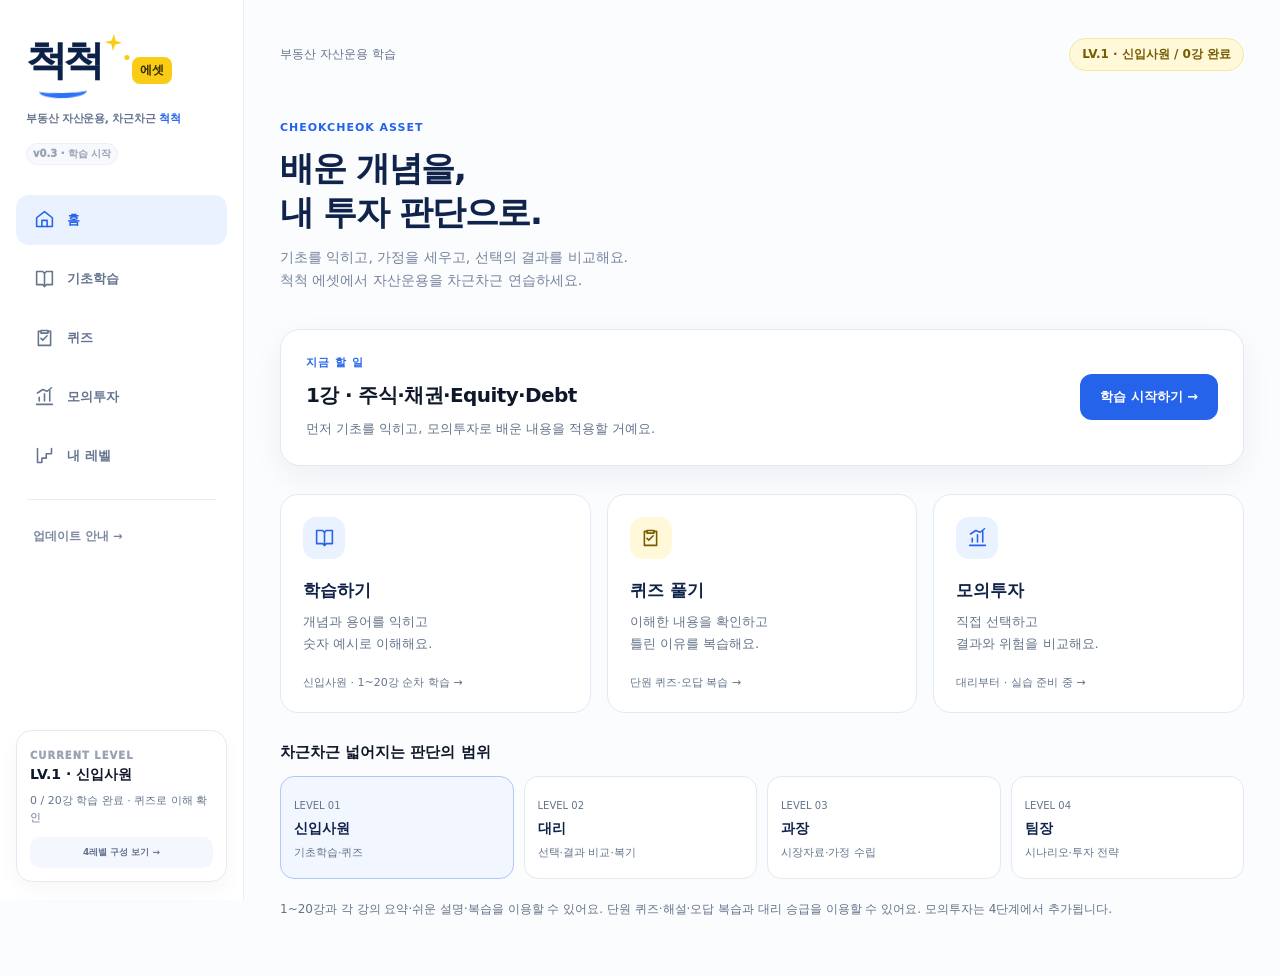
==== index.html @ a721ad56 "Keep quiz retries available and shuffle choices without changing saved answers" ====
<!doctype html>
<html lang="ko"><head><meta charset="utf-8"><meta name="viewport" content="width=device-width,initial-scale=1,viewport-fit=cover"><meta name="theme-color" content="#FBFCFE"><meta name="referrer" content="no-referrer"><meta http-equiv="Content-Security-Policy" content="default-src 'none'; script-src 'sha256-w4uv6gal6fwXl88fES4vXnsAqxNxtCw80dVb31ctE4Q='; style-src 'sha256-+opFPmWbtWHYnnOOKHmcGA+CbOZ3AzWFiCWHgMA2tvs='; img-src data:; connect-src 'none'; object-src 'none'; base-uri 'none'; form-action 'none'"><meta name="description" content="척척 에셋: 기초학습에서 모의투자와 투자 판단까지 이어지는 부동산 자산운용 교육 프로그램."><title>척척 에셋</title><style>/* Reused from ckhckj2/Project-context: v2.css */
:root{--bg:#F6F7FB;--surface:#fff;--ink:#26324A;--muted:#77819A;--line:#E5E9F2;--primary:#4C6FFF;--primarySoft:#EEF2FF;--green:#159A73;--greenSoft:#EAF8F3;--amber:#C98218;--amberSoft:#FFF6E6;--coral:#E77373;--coralSoft:#FFF0F0;--shadow:0 10px 30px rgba(42,58,91,.065)}
*{box-sizing:border-box}html{scroll-behavior:smooth}body{margin:0;background:var(--bg);color:var(--ink);font-family:Inter,ui-sans-serif,system-ui,-apple-system,BlinkMacSystemFont,"Apple SD Gothic Neo","Noto Sans KR",sans-serif}button,input,select,textarea{font:inherit}button{cursor:pointer}button:focus-visible,input:focus-visible,select:focus-visible,textarea:focus-visible{outline:3px solid rgba(76,111,255,.18);outline-offset:2px}.hidden{display:none!important}
#masterBar{display:none;margin:8px 10px 0;padding:10px 12px;border:1px solid #E5D69F;border-radius:16px;background:linear-gradient(90deg,#FFFBEB,#F7F2FF);box-shadow:0 8px 24px rgba(119,92,24,.06);align-items:center;gap:10px;flex-wrap:wrap}.certified #masterBar{display:flex}.master-copy{min-width:150px;margin-right:auto}.master-copy small{display:block;font-size:8.5px;letter-spacing:.11em;font-weight:950;color:#9B8140;margin-bottom:3px}.master-copy b{font-size:11.5px;color:#725C25}.master-levels{display:flex;gap:6px;flex-wrap:wrap}.master-levels button{border:1px solid #E6E1D3;background:#fff;color:#766F62;border-radius:999px;padding:8px 11px;font-size:10.5px;font-weight:900}.master-levels button.active{background:#5A62D7;color:#fff;border-color:#5A62D7}.master-levels button[data-level="5"].active{background:linear-gradient(135deg,#705BD2,#B58A2D);border-color:transparent}.master-note{width:100%;font-size:9.5px;color:#9A8E72;line-height:1.45}
.shell{min-height:100vh;display:grid;grid-template-columns:218px minmax(0,1fr)}.side{position:sticky;top:0;height:100vh;background:#fff;border-right:1px solid var(--line);padding:24px 16px 18px;display:flex;flex-direction:column;z-index:20}.brand{display:flex;align-items:center;gap:10px;padding:4px 8px 28px;font-size:15px;font-weight:950}.logo{width:28px;height:28px;border-radius:9px;display:grid;place-items:center;background:var(--primarySoft);color:var(--primary)}.version{margin-left:auto;font-size:8.5px;font-weight:950;color:#7C87A0;background:#F6F7FB;border:1px solid #E8EBF2;border-radius:999px;padding:4px 6px}.nav{display:grid;gap:6px}.nav button,.bottom-nav button{border:0;background:transparent;color:#77819A;font-weight:900}.nav button{border-radius:13px;min-height:46px;padding:0 13px;display:flex;align-items:center;gap:11px;text-align:left;font-size:12px}.nav button.active{background:var(--primarySoft);color:var(--primary)}.nav .ico{width:21px;text-align:center;font-size:15px}.level-mini{margin-top:auto;border:1px solid var(--line);border-radius:17px;padding:14px;background:#fff;box-shadow:0 8px 25px rgba(42,58,91,.05)}.level-mini small{font-size:8.5px;font-weight:950;letter-spacing:.1em;color:#9AA3B5}.level-mini b{display:block;margin:5px 0 10px;font-size:13px}.level-mini button{width:100%;border:0;border-radius:10px;padding:9px;background:#F4F6FF;color:var(--primary);font-size:10.5px;font-weight:900}
.main{min-width:0;padding:30px 34px 70px}.inner{max-width:1040px;margin:0 auto}.mobile-head,.bottom-nav{display:none}.view{display:none}.view.active{display:block}.hero{position:relative;overflow:hidden;background:#fff;border:1px solid var(--line);border-radius:24px;padding:36px;box-shadow:0 14px 42px rgba(42,58,91,.065)}.hero:after{content:"";position:absolute;right:-30px;top:-48px;width:300px;height:260px;border-radius:44% 56% 62% 38%;background:radial-gradient(circle at 35% 35%,rgba(76,111,255,.16),rgba(76,111,255,.045) 55%,transparent 70%);pointer-events:none}.kicker{font-size:9.5px;font-weight:950;letter-spacing:.14em;color:var(--primary);margin-bottom:10px}.hero h1{position:relative;z-index:1;margin:0;font-size:34px;line-height:1.18;letter-spacing:-1.25px}.lead{position:relative;z-index:1;margin-top:10px;max-width:650px;font-size:12.5px;line-height:1.65;color:#7A849B}.form{position:relative;z-index:2;margin-top:28px;display:grid;gap:10px}.field{border:1px solid #E1E5EE;background:#fff;border-radius:15px;min-height:56px;display:grid;grid-template-columns:28px 170px 1fr 20px;align-items:center;padding:0 15px;gap:8px}.field .num{width:24px;height:24px;border-radius:8px;background:var(--primarySoft);color:var(--primary);display:grid;place-items:center;font-size:10px;font-weight:950}.field label{font-size:11.5px;font-weight:900;color:#3D485F}.field select{border:0;background:#fff;text-align:right;font-size:12px;font-weight:900;color:#4D5870;min-width:0}.chev{font-size:12px;color:#9BA4B6;text-align:right}.primary{border:0;border-radius:14px;padding:15px 18px;background:linear-gradient(90deg,var(--primary),#5362E5);color:#fff;font-size:13px;font-weight:950;box-shadow:0 10px 22px rgba(76,111,255,.2)}.details-toggle{justify-self:start;border:0;background:transparent;color:#77819A;font-size:10.5px;font-weight:900;padding:5px 2px}.details{display:none;grid-template-columns:1fr 1fr;gap:9px;padding-top:2px}.details.show{display:grid}.mini-field{border:1px solid var(--line);border-radius:13px;padding:10px 12px;background:#FAFBFD}.mini-field label{display:block;margin-bottom:5px;font-size:9.5px;font-weight:900;color:#7E889E}.mini-field select,.mini-field input{width:100%;border:0;background:transparent;font-size:11px}.home-search{margin-top:14px;border:1px solid var(--line);background:#FAFBFD;border-radius:14px;display:grid;grid-template-columns:25px 1fr auto;align-items:center;padding:0 13px;min-height:48px}.home-search input{border:0;background:transparent;font-size:11.5px;min-width:0}.home-search button{border:0;background:var(--primarySoft);color:var(--primary);border-radius:9px;padding:7px 10px;font-size:9.5px;font-weight:950}.quick{margin-top:26px}.section-head{display:flex;justify-content:space-between;align-items:center;margin-bottom:10px}.section-head b{font-size:13px}.section-head span{font-size:9.5px;color:#9AA3B4}.quick-grid{display:grid;grid-template-columns:repeat(3,1fr);gap:10px}.quick-grid button{border:1px solid var(--line);background:#fff;border-radius:16px;padding:15px;text-align:left;min-height:82px;color:var(--ink);box-shadow:0 7px 24px rgba(42,58,91,.04)}.quick-grid small{display:block;font-size:8.5px;color:#9AA3B5;margin-bottom:7px}.quick-grid b{font-size:11.5px;line-height:1.4}.quick-grid em{display:block;margin-top:5px;font-size:9px;font-style:normal;color:#7E88A0}
.page-card{background:#fff;border:1px solid var(--line);border-radius:22px;padding:26px;box-shadow:var(--shadow)}.back-row{display:flex;align-items:center;gap:10px;margin-bottom:13px}.back-row button{border:1px solid #E2E6EF;background:#fff;border-radius:11px;padding:9px 11px;font-size:10.5px;font-weight:900;color:#667188}.back-row b{font-size:14px}.stage-banner{display:grid;grid-template-columns:auto 1fr auto;gap:12px;align-items:center;padding:15px 16px;border-radius:17px;background:linear-gradient(135deg,#EEF3FF,#F8FAFF);border:1px solid #D8E2FF}.stage-badge{width:44px;height:44px;border-radius:14px;background:var(--primary);color:#fff;display:flex;align-items:center;justify-content:center;font-size:10px;font-weight:950;box-shadow:0 8px 20px rgba(76,111,255,.18)}.stage-copy small{display:block;font-size:9px;letter-spacing:.11em;font-weight:900;color:#8592B1;margin-bottom:4px}.stage-copy b{font-size:14px}.stage-copy p{font-size:11px;color:#748099;margin:4px 0 0}.stage-task{padding:8px 10px;border-radius:999px;background:#fff;border:1px solid #DDE5F5;font-size:10.5px;font-weight:900;color:#5E6A83}.map{margin-top:10px;border:1px solid var(--line);border-radius:20px;background:#fff;padding:18px;box-shadow:0 10px 30px rgba(42,58,91,.045)}.map-head{display:flex;justify-content:space-between;align-items:center;gap:10px;margin-bottom:14px}.map-head b{font-size:13px}.map-head span{font-size:10px;color:#98A0B1}.flow{display:flex;align-items:center;gap:7px;flex-wrap:wrap}.flow .node{padding:8px 10px;border:1px solid var(--line);border-radius:11px;background:#F8F9FC;font-size:10.8px;font-weight:850;color:#667086}.flow .arrow{color:#AFB6C4}.flow .node.now{background:var(--primary);color:#fff;border-color:var(--primary)}.actions{display:grid;grid-template-columns:repeat(4,1fr);gap:8px;margin-top:14px}.actions button{border:1px solid var(--line);background:#fff;border-radius:13px;padding:11px 12px;text-align:left;color:#637087;font-size:11px;font-weight:900;min-height:70px}.actions button small{display:block;font-size:8.5px;letter-spacing:.08em;color:#A0A7B6;margin-bottom:4px}.actions .warn{background:#FFF9F0;border-color:#F0DEBD;color:#94631A}.actions .locked{background:#FAFBFD;color:#A0A7B4}.drawer{display:none;margin-top:10px;padding:15px;border:1px solid var(--line);border-radius:15px;background:#fff}.drawer.show{display:block}.detail-grid{display:grid;grid-template-columns:repeat(3,1fr);gap:8px}.detail-cell{padding:11px 12px;border-radius:12px;background:#F8F9FC;border:1px solid var(--line)}.detail-cell small{display:block;font-size:8.5px;letter-spacing:.08em;font-weight:900;color:#9AA2B2;margin-bottom:5px}.detail-cell p{font-size:11px;color:#647088;line-height:1.55;margin:0}.why-card{border-color:#DDE5FF;background:linear-gradient(145deg,#FBFCFF,#F6F8FF)}.why-title{font-size:14px;font-weight:950;margin:2px 0 10px;color:#3E55A5}.context-note{margin-top:10px;padding:10px 12px;border-radius:11px;background:#EEF2FF;color:#586997;font-size:10.5px;line-height:1.55}.caution{background:#FFF9F0;border-color:#F1DDB9;color:#7D5A1C;font-size:11.5px;line-height:1.65}
.search-card h2,.quiz-card h2,.level-card h2{margin:7px 0;font-size:25px;letter-spacing:-.7px}.caps{display:grid;grid-template-columns:repeat(3,1fr);gap:8px;margin:18px 0 14px}.cap{border:1px solid var(--line);background:#FAFBFD;border-radius:14px;padding:13px;text-align:left}.cap small{display:block;font-size:8px;font-weight:950;color:#8C96AA;margin-bottom:5px}.cap b{display:block;font-size:10.5px;line-height:1.45}.cap span{display:block;margin-top:4px;font-size:9px;color:#8993A7;line-height:1.45}.searchbox{display:grid;grid-template-columns:1fr auto;gap:8px;border:1px solid #DDE3EE;border-radius:15px;padding:7px;background:#fff}.searchbox input{border:0;padding:8px 10px;font-size:12px;min-width:0}.searchbox button{border:0;border-radius:10px;background:var(--primary);color:#fff;padding:0 18px;font-size:10.5px;font-weight:950}.examples{display:flex;gap:6px;flex-wrap:wrap;margin-top:10px}.examples button{border:1px solid var(--line);background:#fff;border-radius:999px;padding:7px 9px;font-size:9.5px;color:#69748B;font-weight:850}.search-result{margin-top:12px}.result-card{background:#fff;border:1px solid var(--line);border-radius:19px;padding:18px}.result-card .label{font-size:8.5px;letter-spacing:.11em;font-weight:950;color:var(--primary)}.result-card h3{font-size:16px;margin:6px 0 7px}.result-card>p{font-size:11px;color:#6F7A91;line-height:1.6}.result-grid{display:grid;grid-template-columns:repeat(3,1fr);gap:8px;margin-top:12px}.result-cell{background:#FAFBFD;border:1px solid #E8EBF2;border-radius:13px;padding:11px}.result-cell small{display:block;font-size:8px;font-weight:950;color:#919BAE;margin-bottom:5px}.result-cell p{font-size:9.8px;line-height:1.55;color:#647087;margin:0}.script-box{margin-top:10px;padding:13px 14px;border:1px solid #DDE5FF;background:#F7F9FF;border-radius:14px}.script-box small{display:block;font-size:8px;letter-spacing:.1em;font-weight:950;color:var(--primary);margin-bottom:5px}.script-box p{margin:0;font-size:10.5px;line-height:1.6;color:#596783}
.quiz-top{display:grid;grid-template-columns:1.1fr .9fr;gap:14px}.rank-big{font-size:30px;font-weight:950;letter-spacing:-1px;margin:4px 0 9px}.progress{height:9px;border-radius:999px;background:#EEF0F5;overflow:hidden;margin-top:14px}.progress>div{height:100%;background:linear-gradient(90deg,var(--primary),#7F96FF);width:0;transition:.2s}.quiz-start{width:100%;margin-top:14px}.quiz-area{display:none;margin-top:14px}.quiz-area.show{display:block}.qbox{background:#fff;border:1px solid var(--line);border-radius:18px;padding:20px}.qmeta{display:flex;justify-content:space-between;gap:10px;color:#9098A9;font-size:10px;font-weight:900;letter-spacing:.08em}.qtext{font-size:17px;font-weight:900;line-height:1.55;margin:14px 0}.qbox #qInput{width:100%;border:1px solid #D8DDE8;background:#fff;padding:12px 13px;border-radius:13px}.feedback{display:none;margin-top:10px;padding:11px 13px;border-radius:12px;font-size:12px;line-height:1.55}.feedback.show{display:block}.feedback.ok{background:var(--greenSoft);color:#167456}.feedback.no{background:var(--coralSoft);color:#A34A4A}.level-path{display:grid;gap:8px}.level-step{border:1px solid var(--line);border-radius:14px;padding:12px;background:#FAFBFD}.level-step b{display:block;font-size:10.5px}.level-step span{font-size:9px;color:#8B95A9}.level-step.on{background:var(--primarySoft);border-color:#DCE5FF;color:#3F5FCB}.level-grid{display:grid;grid-template-columns:repeat(4,1fr);gap:8px;margin-top:18px}
.master-level-card{position:relative;overflow:hidden;text-align:center;border:1px solid #E5D18C;background:linear-gradient(145deg,#FFF7CB 0%,#FFFDF3 24%,#F1E9FF 68%,#EAF3FF 100%);box-shadow:0 24px 70px rgba(92,66,160,.18);padding:34px 28px;border-radius:24px}.master-level-card:before{content:"";position:absolute;inset:-65%;background:conic-gradient(from 20deg,transparent 0 17%,rgba(255,255,255,.85) 21%,transparent 25% 50%,rgba(255,255,255,.55) 54%,transparent 60%);animation:spin 7s linear infinite;pointer-events:none}.master-level-card>*{position:relative;z-index:1}.crown{font-size:66px;line-height:1;filter:drop-shadow(0 10px 14px rgba(137,98,0,.22));animation:float 1.8s ease-in-out infinite}.master-level-card h2{font-size:36px;letter-spacing:5px;margin:5px 0 4px;color:#513A96}.stamps{display:flex;justify-content:center;gap:7px;flex-wrap:wrap;margin:18px 0}.stamps span{border:1px solid rgba(124,91,194,.18);background:rgba(255,255,255,.66);border-radius:999px;padding:7px 10px;font-size:9px;font-weight:950;color:#7256A8}.master-actions{display:flex;justify-content:center;gap:8px;flex-wrap:wrap}.master-actions button{border:0;border-radius:12px;padding:11px 15px;font-size:10.5px;font-weight:950}.bling{color:#fff;background:linear-gradient(135deg,#7757D3,#C49526)}
.overlay{display:none;position:fixed;inset:0;z-index:100;background:radial-gradient(circle at center,rgba(61,45,99,.50),rgba(24,23,40,.80));backdrop-filter:blur(8px);align-items:center;justify-content:center;padding:20px}.overlay.show{display:flex}.overlay-box{width:min(700px,94vw);padding:42px 30px 34px;border-radius:32px;text-align:center;background:linear-gradient(145deg,#FFF5B8,#FFFDF5 28%,#EEE5FF 67%,#E7F2FF);border:2px solid rgba(255,230,145,.95);box-shadow:0 34px 110px rgba(22,18,43,.42)}.overlay-box .master-title{font-size:39px;letter-spacing:7px;color:#4F3790;font-weight:1000;margin:9px 0 7px}.overlay-box p{font-size:13px;color:#6E6579;line-height:1.7}.overlay-box button{margin-top:18px;border:0;border-radius:13px;padding:12px 16px;color:#fff;background:linear-gradient(135deg,#7355D0,#C69A2A);font-weight:950}.confetti{position:fixed;inset:0;z-index:101;pointer-events:none;overflow:hidden}.confetti i{position:absolute;top:-9vh;left:var(--x);width:9px;height:15px;border-radius:3px;background:var(--c);animation:fall var(--d) cubic-bezier(.18,.72,.34,1) var(--delay) forwards}.master-skin .logo{background:linear-gradient(135deg,#FFE8A3,#EEE5FF);color:#7651C6}.master-skin .level-mini{border-color:#E8D69B;background:linear-gradient(145deg,#FFF9DD,#F7F1FF)}
@keyframes spin{to{transform:rotate(360deg)}}@keyframes float{50%{transform:translateY(-7px) rotate(-2deg)}}@keyframes fall{to{transform:translate3d(var(--drift),112vh,0) rotate(720deg)}}
@media(max-width:900px){.shell{grid-template-columns:184px minmax(0,1fr)}.main{padding:24px 22px 70px}.field{grid-template-columns:26px 145px 1fr 18px}.actions{grid-template-columns:1fr 1fr}.quiz-top{grid-template-columns:1fr}}
@media(max-width:700px){body{padding-bottom:66px}.shell{display:block}.side{display:none}.main{padding:0 13px 20px}.mobile-head{display:flex;height:58px;align-items:center;justify-content:space-between}.mobile-brand{font-size:12.5px;font-weight:950;display:flex;align-items:center;gap:7px}.mobile-brand span{width:24px;height:24px;border-radius:8px;background:var(--primarySoft);color:var(--primary);display:grid;place-items:center}.hero{padding:25px 18px 20px;border-radius:20px}.hero h1{font-size:27px}.field{grid-template-columns:26px 1fr 18px;grid-template-areas:"num label chev" "num select chev";min-height:65px;padding:10px 12px;gap:2px 8px}.field .num{grid-area:num}.field label{grid-area:label;font-size:10px}.field select{grid-area:select;text-align:left;font-size:11.5px}.chev{grid-area:chev}.details{grid-template-columns:1fr}.quick-grid{grid-template-columns:1fr 1fr}.bottom-nav{position:fixed;display:grid;grid-template-columns:repeat(4,1fr);left:0;right:0;bottom:0;height:62px;background:rgba(255,255,255,.97);border-top:1px solid var(--line);z-index:80;padding-bottom:env(safe-area-inset-bottom)}.bottom-nav button{font-size:8.5px;display:flex;flex-direction:column;gap:4px;align-items:center;justify-content:center}.bottom-nav button span{font-size:16px}.bottom-nav button.active{color:var(--primary)}.stage-banner{grid-template-columns:auto 1fr}.stage-task{grid-column:1/-1}.flow{gap:5px}.flow .node{font-size:9.7px;padding:7px 8px}.actions{grid-template-columns:1fr 1fr}.detail-grid,.result-grid,.caps,.level-grid{grid-template-columns:1fr}.searchbox{grid-template-columns:1fr}.searchbox button{padding:11px}.master-level-card h2{font-size:29px;letter-spacing:3px}.master-actions{display:grid}.master-actions button{width:100%}#masterBar{margin:6px 6px 0}.master-copy{width:100%}.master-levels{width:100%}.master-levels button{flex:1;min-width:84px}}
@media(max-width:390px){.quick-grid{grid-template-columns:1fr}.actions{grid-template-columns:1fr}}
@media(prefers-reduced-motion:reduce){*{scroll-behavior:auto!important}.master-level-card:before,.crown,.confetti i{animation:none!important}.confetti{display:none!important}}

/* Reused from ckhckj2/Project-context: v2_brand.css */
:root{--cc-blue:#2563EB;--cc-blue2:#2E72F6;--cc-navy:#0F172A;--cc-green:#10B981;--cc-purple:#7C3AED;--cc-orange:#F59E0B;--cc-bg:#FBFCFE;--cc-soft:#F5F8FC;--cc-line:#E5EAF2;--cc-muted:#74829A;--cc-yellow:#FBBF24;--cc-shadow:0 10px 32px rgba(15,23,42,.055)}
html,body{background:var(--cc-bg)!important;color:var(--cc-navy)}body{font-family:Pretendard,Inter,ui-sans-serif,system-ui,-apple-system,BlinkMacSystemFont,"Apple SD Gothic Neo","Noto Sans KR",sans-serif}
.shell{grid-template-columns:228px minmax(0,1fr)!important}.side{background:#fff!important;border-right:1px solid #E9EDF4!important;padding:28px 16px 18px!important}.main{padding:24px 36px 56px!important}.inner{max-width:1180px!important;margin:0 auto!important}
.cc-side-brand{position:relative;padding:2px 12px 30px}.version{position:absolute;right:6px;top:7px;font-size:8px!important;padding:3px 6px!important;color:#99A3B4!important;background:#F7F9FC!important;border:1px solid #EDF0F5!important}.cc-logo{display:inline-flex;flex-direction:column;align-items:center;position:relative}.cc-wordmark{position:relative;font-size:34px;font-weight:1000;letter-spacing:-3px;line-height:.94;color:#0E2146}.cc-smile{width:38px;height:13px;border-bottom:4px solid var(--cc-blue);border-radius:0 0 50% 50%;margin-top:2px}.cc-rays{position:absolute;right:-17px;top:-8px;width:21px;height:20px}.cc-rays i{position:absolute;display:block;width:4px;height:10px;border-radius:999px;background:var(--cc-blue);transform-origin:50% 100%}.cc-rays i:nth-child(1){left:7px;top:0;transform:rotate(8deg)}.cc-rays i:nth-child(2){right:0;top:7px;transform:rotate(57deg)}.cc-rays i:nth-child(3){left:0;top:7px;transform:rotate(-48deg)}.cc-tagline{margin-top:12px;font-size:9.5px;font-weight:850;color:#65748E;letter-spacing:-.2px}.cc-tagline b{color:var(--cc-blue)}
.nav{gap:9px!important}.nav button{min-height:50px!important;padding:0 16px!important;border-radius:13px!important;font-size:13px!important;color:#66758F!important}.nav button.active{background:#EAF2FF!important;color:var(--cc-blue)!important}.nav .ico{font-size:18px!important;color:currentColor}.cc-side-divider{height:1px;background:#E8EDF4;margin:18px 11px 15px}.cc-side-subnav{display:grid;gap:4px}.cc-side-subnav button{border:0;background:transparent;min-height:44px;border-radius:11px;padding:0 17px;display:flex;align-items:center;gap:12px;color:#7A879D;font-size:11.5px;font-weight:850;text-align:left}.cc-side-subnav button:hover{background:#F7F9FC;color:#3D4D69}.cc-side-subnav button span{width:18px;font-size:15px}.level-mini{margin-top:auto!important;border:1px solid #E5EAF2!important;border-radius:16px!important;padding:13px!important;background:#fff!important;box-shadow:0 8px 22px rgba(15,23,42,.035)!important}.cc-mini-user{display:flex;gap:9px;align-items:center}.cc-mini-user>span{width:30px;height:30px;border-radius:9px;background:#EEF3FF;color:var(--cc-blue);display:grid;place-items:center;font-size:13px}.level-mini small{font-size:7.5px!important}.level-mini b{font-size:11.5px!important;margin:3px 0 0!important}.level-mini button{margin-top:10px!important;background:#F4F7FD!important;color:#65748E!important;font-size:9px!important}
.mobile-head{height:64px!important}.mobile-brand{display:flex!important;align-items:center;gap:9px}.mobile-brand .cc-wordmark{font-size:24px;letter-spacing:-2px}.mobile-brand .cc-smile{width:28px;height:10px;border-bottom-width:3px}.mobile-brand .cc-rays{right:-14px;top:-7px;transform:scale(.82)}.mobile-brand .cc-tagline{margin-top:0;font-size:8px}
.cc-home-tools{height:38px;display:flex;justify-content:flex-end;gap:10px;align-items:center}.cc-icon-btn,.cc-help-btn{border:1px solid #E4E9F1;background:#fff;color:#52617C;border-radius:11px;height:36px;display:inline-flex;align-items:center;justify-content:center;font-weight:850}.cc-icon-btn{position:relative;width:36px;font-size:18px}.cc-noti-dot{position:absolute;right:3px;top:2px;width:7px;height:7px;border-radius:50%;background:#EF4444;border:2px solid #fff}.cc-help-btn{padding:0 14px;font-size:11px}
.hero{overflow:visible!important;background:transparent!important;border:0!important;box-shadow:none!important;padding:22px 0 8px!important}.hero:after,.hero .kicker{display:none!important}.hero h1{text-align:center!important;font-size:37px!important;line-height:1.18!important;letter-spacing:-1.7px!important;color:#10234A!important;margin:0!important}.hero>.lead{text-align:center!important;margin:12px auto 0!important;font-size:14px!important;color:#75839D!important}.form{margin:38px auto 0!important;background:#fff!important;border:1px solid #E3E9F2!important;border-radius:20px!important;padding:18px 20px 15px!important;box-shadow:0 12px 36px rgba(15,23,42,.06)!important;display:grid!important;grid-template-columns:1.1fr 1.1fr .9fr auto!important;gap:12px!important;align-items:stretch!important}.field{min-height:68px!important;border:1px solid #DEE5EF!important;border-radius:12px!important;background:#fff!important;display:grid!important;grid-template-columns:1fr 16px!important;grid-template-areas:'label chev' 'select chev'!important;padding:11px 13px!important;gap:3px 8px!important}.field .num{display:none!important}.field label{grid-area:label;font-size:10.5px!important;font-weight:850!important;color:#36435D!important}.field select{grid-area:select;border:0!important;background:#fff!important;text-align:left!important;padding:0!important;font-size:12px!important;font-weight:700!important;color:#8994A7!important;min-width:0!important}.field .chev{grid-area:chev;align-self:center!important;color:#76839A!important}.cc-optional{font-weight:700;color:#9AA4B5}.form>.primary{min-width:190px!important;border-radius:12px!important;background:linear-gradient(135deg,#2D72F3,#1F63EA)!important;box-shadow:0 9px 18px rgba(37,99,235,.19)!important;font-size:12.5px!important}.cc-accuracy-note{grid-column:1/4;display:flex;align-items:center;gap:7px;color:#6D7A92;font-size:10px;font-weight:750;padding:0 5px}.cc-accuracy-note:first-letter{color:var(--cc-blue)}.details-toggle{grid-column:4;justify-self:end!important;align-self:center!important;color:#8390A6!important;font-size:9.5px!important}.details{grid-column:1/-1!important;padding-top:3px!important}.details .mini-field{max-width:100%!important}.home-search{margin:0!important;min-height:0!important;border:0!important;box-shadow:none!important;background:transparent!important;padding:0!important;display:grid!important;grid-template-columns:1fr 44px!important}.home-search input{height:46px!important;border:1px solid #DCE4F0!important;background:#fff!important;border-radius:11px 0 0 11px!important;padding:0 14px!important;font-size:11px!important}.home-search button{height:46px!important;border-radius:0 11px 11px 0!important;background:var(--cc-blue)!important;color:#fff!important;font-size:16px!important;padding:0!important}
.cc-help-grid{display:grid;grid-template-columns:repeat(4,1fr);gap:13px;margin-top:24px}.cc-help-card{position:relative;border:1px solid #E2E8F1;background:#fff;border-radius:18px;padding:17px 17px 15px;text-align:left;min-height:168px;color:var(--cc-navy);box-shadow:0 5px 20px rgba(15,23,42,.025);transition:transform .15s ease,box-shadow .15s ease}.cc-help-card:hover{transform:translateY(-2px);box-shadow:0 10px 26px rgba(15,23,42,.06)}.cc-help-icon{width:40px;height:40px;border-radius:50%;display:grid!important;place-items:center;margin-bottom:16px;font-size:18px!important;font-weight:1000!important}.cc-help-card:nth-child(1) .cc-help-icon{background:#EAF2FF;color:#2563EB}.cc-help-card:nth-child(2) .cc-help-icon{background:#E9FBF4;color:#10B981}.cc-help-card:nth-child(3) .cc-help-icon{background:#F2EAFF;color:#7C3AED}.cc-help-card:nth-child(4) .cc-help-icon{background:#FFF4E5;color:#EA8A14}.cc-help-card b{display:block;font-size:13.5px;letter-spacing:-.35px;margin-bottom:9px;color:#152747}.cc-help-card>span:not(.cc-help-icon){display:block;font-size:10.5px;line-height:1.65;color:#7C899F}.cc-help-card em{position:absolute;right:16px;bottom:15px;width:27px;height:27px;border:1px solid #E4E9F1;border-radius:9px;display:grid;place-items:center;font-size:13px;font-style:normal;color:var(--cc-blue);font-weight:900;background:#fff}
.cc-home-lower{display:grid;grid-template-columns:1.1fr 1fr;gap:14px;margin-top:14px}.cc-flow-card,.cc-ask-card{border:1px solid #E2E8F1;background:#fff;border-radius:18px;min-height:224px;padding:18px 20px;box-shadow:0 5px 20px rgba(15,23,42,.025)}.cc-card-head{display:flex;align-items:center;justify-content:space-between}.cc-card-head>b,.cc-ask-title{font-size:12.5px;font-weight:950;color:#1A2B49}.cc-card-head button{border:0;background:transparent;color:#4982ED;font-size:9px;font-weight:850}.cc-flow-line{display:flex;align-items:center;margin:24px 0 17px}.cc-flow-line>div{min-width:52px;text-align:center;display:grid;justify-items:center;gap:5px}.cc-flow-line>div>span{width:37px;height:37px;border-radius:50%;display:grid;place-items:center;border:1px solid #DCE8FF;background:#F5F9FF;color:#3477F0;font-size:14px}.cc-flow-line>div>small{font-size:8px;color:#98A3B5;font-weight:850}.cc-flow-line>div>b{font-size:8.5px;color:#627087;white-space:nowrap}.cc-flow-line>i{height:1px;background:#CFE0FF;flex:1;margin:0 -2px 31px}.cc-flow-card>p{font-size:9.3px;line-height:1.6;color:#818DA2;margin:0}.cc-ask-card{position:relative;background:linear-gradient(135deg,#F8FBFF,#F1F6FF);overflow:hidden}.cc-ask-title{margin-bottom:14px}.cc-ask-title b{color:#3477F0}.cc-ask-card .home-search{max-width:78%;position:relative;z-index:2}.cc-popular-questions{position:relative;z-index:2;margin-top:15px;display:grid;gap:5px;max-width:70%}.cc-popular-questions small{font-size:8.5px;color:#8390A5;font-weight:900;margin-bottom:2px}.cc-popular-questions button{border:0;background:transparent;text-align:left;padding:0;color:#64748B;font-size:8.7px;line-height:1.4}.cc-helper-figure{position:absolute;right:6px;bottom:-5px;width:132px;color:#415B85;opacity:.78}.cc-helper-figure svg{display:block;width:100%;height:auto}
.cc-topic-strip{margin-top:14px;border:1px solid #E5EAF2;background:#fff;border-radius:15px;min-height:54px;padding:9px 14px;display:grid;grid-template-columns:auto 1fr auto;gap:14px;align-items:center}.cc-topic-strip>b{font-size:11px;color:#253653}.cc-topic-strip>div{display:flex;gap:7px;flex-wrap:wrap}.cc-topic-strip>div button{border:1px solid #E4E9F1;background:#fff;border-radius:999px;padding:7px 10px;color:#7A879B;font-size:8.8px;font-weight:800}.cc-topic-strip>button{border:0;background:transparent;color:#687892;font-size:9px;font-weight:850}
.page-card{border-radius:20px!important;box-shadow:0 8px 28px rgba(15,23,42,.045)!important}.search-card .kicker{color:#2563EB!important}.master-level-card .kicker{font-size:0!important}.master-level-card .kicker:after{content:'척척 · LEGENDARY CLASS';font-size:9.5px!important}.overlay-box .kicker{font-size:0!important}.overlay-box .kicker:after{content:'척척 · LEGENDARY ALL CLEAR';font-size:9.5px!important}
@media(max-width:1050px){.form{grid-template-columns:1fr 1fr!important}.form>.primary{grid-column:1/-1}.cc-accuracy-note{grid-column:1/2}.details-toggle{grid-column:2}.cc-help-grid{grid-template-columns:1fr 1fr}.cc-home-lower{grid-template-columns:1fr}.cc-flow-line>div{min-width:56px}}
@media(max-width:700px){.shell{display:block!important}.side{display:none!important}.main{padding:0 13px 80px!important}.mobile-head{display:flex!important}.cc-home-tools{height:32px;margin-top:-2px}.hero{padding:13px 0 5px!important}.hero h1{text-align:left!important;font-size:28px!important;letter-spacing:-1.2px!important}.hero>.lead{text-align:left!important;margin:8px 0 0!important;font-size:11.5px!important}.form{margin-top:20px!important;grid-template-columns:1fr!important;padding:13px!important;border-radius:17px!important}.form>.primary,.cc-accuracy-note,.details-toggle{grid-column:1!important}.details-toggle{justify-self:start!important}.cc-help-grid{grid-template-columns:1fr 1fr;gap:9px;margin-top:16px}.cc-help-card{min-height:145px;padding:14px}.cc-help-icon{width:34px;height:34px;margin-bottom:12px}.cc-help-card b{font-size:12px}.cc-help-card>span:not(.cc-help-icon){font-size:9.5px}.cc-home-lower{margin-top:10px;gap:10px}.cc-flow-card,.cc-ask-card{padding:15px;min-height:200px}.cc-flow-line{overflow-x:auto;justify-content:flex-start;padding-bottom:6px}.cc-flow-line>i{min-width:18px}.cc-ask-card .home-search,.cc-popular-questions{max-width:100%}.cc-helper-figure{display:none}.cc-topic-strip{grid-template-columns:1fr auto}.cc-topic-strip>div{grid-column:1/-1}.bottom-nav{display:grid!important}}
@media(max-width:390px){.cc-help-grid{grid-template-columns:1fr}.cc-help-card{min-height:118px}.cc-wordmark{font-size:22px}.cc-topic-strip>div{gap:5px}}

/* Reused from ckhckj2/Project-context: v213_logo.css */
/* v2.1.4 — brand logo STEP 2: placement & sidebar lockup */
.cc-logo{overflow:visible!important;position:relative!important;display:inline-flex!important;flex-direction:column!important;align-items:flex-start!important}
.cc-wordmark{position:relative!important;display:inline-block!important;color:#0B2148!important;font-family:Pretendard,"Apple SD Gothic Neo","Noto Sans KR",system-ui,sans-serif!important;font-size:40px!important;font-weight:950!important;line-height:.96!important;letter-spacing:-4.1px!important;-webkit-text-stroke:.28px currentColor;transform:scaleX(1.035);transform-origin:left center;text-rendering:geometricPrecision}
.cc-rays{display:none!important}
.cc-wordmark::after{content:"";position:absolute;width:17px;height:17px;right:-21px;top:-8px;background:#2E72F6;clip-path:polygon(50% 0%,61% 39%,100% 50%,61% 61%,50% 100%,39% 61%,0 50%,39% 39%);filter:drop-shadow(0 1px 1px rgba(46,114,246,.12));transform:rotate(4deg)}
.cc-wordmark::before{content:"";position:absolute;width:5px;height:5px;right:-28px;top:13px;background:#5C91F7;border-radius:50%;opacity:.62}
.cc-smile{display:block!important;width:48px!important;height:14px!important;margin:4px 0 0 13px!important;border:0!important;border-bottom:5px solid #2E72F6!important;border-radius:0 0 65% 65%!important;transform:rotate(-1.5deg);box-sizing:border-box;filter:drop-shadow(0 1px 0 rgba(37,99,235,.05))}
.cc-tagline{letter-spacing:-.25px!important}.cc-tagline b{color:#2563EB!important}

@media(min-width:701px){
  .cc212-brand{padding:0 13px 27px!important}
  .cc212-brand-row{align-items:flex-start!important;gap:12px!important;min-height:64px}
  .cc212-brand .cc-logo{min-width:109px;margin-top:0}
  .cc212-brand .cc-wordmark{font-size:40px!important;letter-spacing:-4.1px!important}
  .cc212-brand .cc-smile{width:48px!important;height:14px!important;margin:4px 0 0 13px!important;border-bottom-width:5px!important}
  .cc212-brand .version{margin:11px 0 0 auto!important;min-width:48px;height:24px;padding:0 9px!important;display:inline-flex!important;align-items:center;justify-content:center;border-radius:999px!important;background:#F7F9FC!important;border:1px solid #E4EAF2!important;box-shadow:0 1px 3px rgba(15,23,42,.025);color:#9AA5B7!important;font-size:8px!important;font-weight:900!important;letter-spacing:.02em}
  .cc212-brand .cc-tagline{margin-top:11px!important;font-size:9.6px!important;line-height:1.45!important;color:#64748B!important;font-weight:850!important;white-space:nowrap}
  .side[data-cc212="1"] .cc212-main-nav{margin-top:8px}
}

@media(max-width:700px){
  .mobile-brand{gap:12px!important;align-items:center!important}
  .mobile-brand .cc-logo{min-width:75px}
  .mobile-brand .cc-wordmark{font-size:27px!important;letter-spacing:-2.8px!important}
  .mobile-brand .cc-wordmark::after{width:12px;height:12px;right:-15px;top:-6px}
  .mobile-brand .cc-wordmark::before{width:4px;height:4px;right:-20px;top:8px}
  .mobile-brand .cc-smile{width:34px!important;height:10px!important;margin:2px 0 0 9px!important;border-bottom-width:3.5px!important}
  .mobile-brand .cc-tagline{margin-top:0!important;font-size:8.3px!important;line-height:1.35!important}
  .mobile-head>.version{padding:4px 8px!important;border-radius:999px!important}
}


:root{--primary:#2563eb;--primarySoft:#eaf2ff;--asset-yellow:#facc15;--asset-yellow-soft:#fff9d9;--asset-yellow-ink:#785b00}
[hidden]{display:none!important}button,a{-webkit-tap-highlight-color:transparent}button{touch-action:manipulation}.skip-link{position:fixed;top:-100px;left:12px;z-index:100;background:white;padding:12px}.skip-link:focus{top:8px}
.cc-wordmark::after{background:var(--asset-yellow)!important}.cc-wordmark::before{background:var(--asset-yellow)!important;opacity:1}.asset-brand{display:flex;align-items:center;gap:29px}.asset-tag{font-size:12px;font-weight:900;background:var(--asset-yellow);color:#302900;padding:5px 8px;border-radius:8px;letter-spacing:.02em}.cc-side-brand{padding:8px 10px 30px}.cc-tagline{font-size:11px!important;line-height:1.6}.version{position:static!important;display:inline-block;margin:15px 0 0;font-size:10px!important}.side{gap:0}.nav .ico{width:24px;height:24px;display:grid;place-items:center}.ico svg{width:21px;height:21px;fill:none;stroke:currentColor;stroke-width:1.8;stroke-linecap:round;stroke-linejoin:round}.level-mini small{font-size:10px!important}.level-mini b{font-size:14px!important}.level-mini p{font-size:11px;color:#64748b;line-height:1.6;margin:8px 0 0}
.asset-topline{display:flex;align-items:center;justify-content:space-between;gap:12px;padding:8px 0 28px;color:#64748b;font-size:12px}.stage-chip{background:var(--asset-yellow-soft);color:var(--asset-yellow-ink);border:1px solid #f4e7a1;border-radius:999px;padding:7px 12px;font-weight:800}.hero h1{text-align:left!important;font-size:34px!important;letter-spacing:-1.3px!important;line-height:1.3!important}.hero>.lead{text-align:left!important;margin:12px 0 0!important;font-size:14px!important;max-width:590px}.eyebrow{display:block;color:#2563eb;font-size:11px;font-weight:850;letter-spacing:.09em;margin-bottom:12px}.asset-next{margin:28px 0;background:white;border:1px solid #e3e9f2;border-radius:20px;padding:25px;box-shadow:var(--cc-shadow);display:flex;align-items:center;justify-content:space-between;gap:20px}.asset-next h2{font-size:20px;letter-spacing:-.6px;margin:6px 0 9px}.asset-next p{font-size:13px;line-height:1.7;color:#64748b;margin:0}.asset-next .primary{background:#2563eb!important;white-space:nowrap;padding:14px 20px;box-shadow:none;font-size:13px}.asset-grid{display:grid;grid-template-columns:repeat(3,minmax(0,1fr));gap:16px}.asset-card{border:1px solid #e3e9f2;border-radius:18px;padding:22px;background:white;text-align:left;color:#10234a;transition:border-color .15s,transform .15s}.asset-card:hover{border-color:#8cb1f7;transform:translateY(-2px)}.asset-card .ico{display:grid;width:42px;height:42px;place-items:center;border-radius:13px;background:#eaf2ff;color:#2563eb;margin-bottom:20px}.asset-card:nth-child(2) .ico{background:var(--asset-yellow-soft);color:#785b00}.asset-card b{display:block;font-size:17px;margin-bottom:9px}.asset-card p{font-size:13px;line-height:1.7;color:#64748b;margin:0}.asset-card small{display:block;font-size:11px;color:#64748b;margin-top:20px}.section-caption{font-size:15px;margin:30px 0 14px}.asset-journey{display:grid;grid-template-columns:repeat(4,minmax(0,1fr));gap:10px}.journey-btn{padding:17px 13px;border:1px solid #e3e9f2;background:white;text-align:left;border-radius:14px;color:#10234a}.journey-btn small{font-size:10px;color:#64748b}.journey-btn b{display:block;margin:7px 0;font-size:14px}.journey-btn span{font-size:11px;color:#64748b;line-height:1.5;display:block}.journey-btn:first-child{border-color:#b0c8f6;background:#f1f6ff}.asset-footnote{font-size:12px;color:#64748b;line-height:1.7;margin:20px 0 0}.page-head{margin:14px 0 28px}.page-head h1{font-size:29px;letter-spacing:-1px;margin:0 0 12px}.page-head p{font-size:14px;color:#64748b;line-height:1.7;margin:0}.asset-panel{border:1px solid #e3e9f2;border-radius:20px;background:white;padding:26px}.asset-panel h2{font-size:21px;margin:0 0 10px}.asset-panel p{font-size:14px;line-height:1.8;color:#64748b}.status-label{display:inline-block;background:var(--asset-yellow-soft);color:#785b00;padding:6px 9px;border-radius:8px;font-size:11px;font-weight:800;margin-bottom:16px}.asset-panel ul{padding-left:20px;color:#43516a;font-size:14px;line-height:2}.asset-panel button.secondary{border:1px solid #cfdcf4;border-radius:12px;background:#f2f6ff;color:#2563eb;padding:12px 15px;font-size:13px;font-weight:800}.asset-tabs{display:flex;gap:8px;flex-wrap:wrap;margin:0 0 20px}.asset-tabs button{border:1px solid #e3e9f2;border-radius:11px;background:white;color:#52627e;padding:12px 16px;font-size:13px;font-weight:750}.asset-tabs button[aria-pressed=true]{background:#2563eb;border-color:#2563eb;color:white}.level-note{padding:15px 18px;border-radius:12px;background:#fff9d9;color:#785b00;font-size:13px;line-height:1.7;margin-bottom:24px}.level-heading{display:flex;align-items:center;gap:12px}.level-number{display:grid;place-items:center;width:44px;height:44px;border-radius:13px;background:#eaf2ff;color:#2563eb;font-weight:900}.level-heading h2{margin:0}.level-motto{font-size:18px!important;color:#10234a!important;font-weight:800}.flow-list{display:grid;grid-template-columns:repeat(3,1fr);gap:10px;margin:24px 0}.flow-list div{padding:16px;border:1px solid #e3e9f2;background:#fbfcfe;border-radius:12px}.flow-list small{font-size:11px;color:#64748b}.flow-list b{display:block;font-size:13px;margin-top:8px}.roadmap-list{list-style:none!important;padding:0!important;margin:20px 0 0;display:grid;gap:10px}.roadmap-list li{padding:12px 16px;border:1px solid #e3e9f2;border-radius:12px;display:flex;gap:14px;align-items:center;font-size:13px}.roadmap-list strong{display:grid;place-items:center;background:#eaf2ff;color:#2563eb;border-radius:8px;width:28px;height:28px;flex:0 0 28px}.roadmap-list li:first-child{background:#fff9d9;border-color:#f1e29b}.roadmap-list em{margin-left:auto;font-size:11px;font-style:normal;color:#64748b}.bottom-nav{grid-template-columns:repeat(5,1fr)!important;height:calc(66px + env(safe-area-inset-bottom));padding-bottom:env(safe-area-inset-bottom)}.bottom-nav button{font-size:10px;gap:5px}.bottom-nav .ico{width:22px;height:22px}.bottom-nav .ico svg{width:20px;height:20px}.mobile-brand .asset-tag{width:auto!important;height:auto!important;background:var(--asset-yellow)!important;color:#302900!important;font-size:10px;padding:4px 6px;border-radius:6px!important}.mobile-brand .cc-smile{background:none!important}.mobile-head{height:84px!important;gap:12px}.mobile-head .asset-brand{gap:26px}.mobile-head .version{margin:0;white-space:nowrap}.mobile-brand{display:block!important}.mobile-brand .cc-logo{display:inline-flex!important}.mobile-brand .asset-brand .cc-wordmark{font-size:30px!important}.mobile-brand .asset-brand .cc-smile{width:37px!important;height:11px!important;margin:3px 0 0 7px!important;border-bottom-width:4px!important}
@media(min-width:701px){.main{padding-top:30px!important}.inner{max-width:1030px!important}.shell{grid-template-columns:244px minmax(0,1fr)!important}.side{padding-top:34px!important}.cc-side-brand .cc-logo{min-width:90px}.asset-brand{gap:16px}}
@media(max-width:1000px) and (min-width:701px){.main{padding:24px!important}.asset-grid{grid-template-columns:1fr}.asset-card .ico{margin-bottom:12px}.asset-journey{grid-template-columns:repeat(2,1fr)}.asset-next{align-items:flex-start;flex-direction:column}.hero h1{font-size:30px!important}}
@media(max-width:700px){.asset-topline{padding:4px 0 19px;font-size:11px}.stage-chip{padding:6px 9px;font-size:10px}.hero h1{font-size:28px!important}.hero>.lead{font-size:13px!important}.asset-next{padding:21px;margin:22px 0;flex-direction:column;align-items:stretch;gap:18px}.asset-next h2{font-size:19px}.asset-grid{grid-template-columns:1fr;gap:12px}.asset-card{padding:19px;display:grid;grid-template-columns:44px 1fr;column-gap:15px}.asset-card .ico{grid-row:1/4;margin:0}.asset-card p,.asset-card b,.asset-card small{grid-column:2}.asset-card small{margin-top:10px}.asset-card b{font-size:16px;margin-bottom:6px}.asset-card p{font-size:12px}.asset-journey{grid-template-columns:repeat(2,1fr)}.asset-panel{padding:21px}.page-head{margin:12px 0 23px}.page-head h1{font-size:26px}.asset-tabs{gap:7px}.asset-tabs button{padding:11px 12px;font-size:12px}.flow-list{grid-template-columns:1fr}.roadmap-list li{align-items:flex-start;font-size:12px}.roadmap-list em{white-space:nowrap}.main{padding-bottom:100px!important}.level-motto{font-size:17px!important}}
@media(prefers-reduced-motion:reduce){.asset-card{transition:none}.asset-card:hover{transform:none}}
/* Stage 2-A: quiet lesson list, one focused section at a time. */
button:focus-visible,a:focus-visible,summary:focus-visible{outline:3px solid #2563eb;outline-offset:4px}button:disabled{cursor:default;opacity:.62;transform:none}.primary{background:#2563eb!important;color:white!important;border:0;border-radius:12px;padding:13px 18px;font-weight:800;font-size:13px}.secondary{background:#f2f6ff;color:#2563eb;border:1px solid #cfdcf4;border-radius:12px;padding:12px 15px;font-size:13px;font-weight:800}.learning-overview{display:flex;align-items:center;justify-content:space-between;gap:20px;background:#fff;border:1px solid #e3e9f2;padding:24px;border-radius:18px}.learning-overview h2{margin:0 0 8px;font-size:22px}.learning-overview p{font-size:13px;color:#64748b;margin:0}.learning-progress{display:block;width:100%;height:6px;margin:16px 0 0;appearance:none;border:none;border-radius:10px;background:#e3e9f2;overflow:hidden}.learning-progress::-webkit-progress-bar{background:#e3e9f2}.learning-progress::-webkit-progress-value{background:#2563eb}.learning-progress::-moz-progress-bar{background:#2563eb}.storage-note{font-size:11px;color:#64748b;line-height:1.7;margin:13px 0 24px}.lesson-group{margin-top:32px}.lesson-group>h2{font-size:18px;margin:0 0 14px;letter-spacing:-.5px}.lesson-group>h2 small{font-size:12px;color:#64748b;font-weight:500;margin-left:8px}.lesson-list{list-style:none;padding:0;margin:0;display:grid;gap:9px}.lesson-row{display:flex;align-items:center;gap:16px;width:100%;border:1px solid #e3e9f2;background:#fff;border-radius:14px;padding:17px;text-align:left;color:#10234a}.lesson-row.open{border-color:#a7c3f7;background:#f5f8ff}.lesson-row.completed{border-color:#e3e9f2}.lesson-row:not(:disabled):hover{border-color:#2563eb}.lesson-number{display:grid;place-items:center;flex:0 0 36px;height:36px;background:#eef3fc;border-radius:10px;font-size:13px;font-weight:800;color:#52627e}.lesson-row.open .lesson-number{color:#2563eb;background:#e1ebff}.lesson-row.completed .lesson-number{background:#fff9d9;color:#785b00}.lesson-row-copy{flex:1;min-width:0}.lesson-row-copy b{display:block;font-size:14px;line-height:1.5}.lesson-row-copy small{display:block;font-size:12px;line-height:1.7;color:#64748b;margin-top:5px}.lesson-state{font-size:11px;font-weight:750;white-space:nowrap;color:#64748b}.lesson-row.open .lesson-state{color:#2563eb}.text-button{background:none;border:0;padding:8px 0;color:#52627e;font-size:13px;font-weight:750}.lesson-head{margin-top:20px}.lesson-steps{display:flex;flex-wrap:wrap;gap:8px;margin:0 0 20px}.lesson-steps span{font-size:11px;padding:8px 11px;border:1px solid #e3e9f2;border-radius:9px;color:#64748b}.lesson-steps .current{background:#eaf2ff;border-color:#afc7f6;color:#2563eb;font-weight:800}.lesson-steps .passed{background:#fff9d9;color:#785b00}.lesson-body{max-width:850px;padding:30px}.lesson-body h2{margin-bottom:20px;line-height:1.5}.lesson-body p{font-size:15px;line-height:1.95;color:#52627e;margin:17px 0}.lesson-body p b{color:#10234a}.concept-pair{display:grid;grid-template-columns:1fr 1fr;gap:12px;margin:24px 0}.concept-pair>div{background:#f6f9ff;border:1px solid #e3e9f2;padding:20px;border-radius:13px}.concept-pair small{font-size:12px;color:#2563eb}.concept-pair b{display:block;font-size:17px;margin:10px 0}.concept-pair p{font-size:13px;margin:0}.calc-line{background:#eaf2ff;color:#1e4d9c;padding:19px 21px;border-radius:13px;font-size:17px;line-height:1.9;font-weight:800;margin:24px 0;overflow-wrap:anywhere}.lesson-note{background:#fff9d9;border:1px solid #f2e6ab;padding:18px 20px;border-radius:13px;color:#785b00;font-size:13px;line-height:1.9;margin:22px 0}.understanding-check{border-top:1px solid #e3e9f2;margin-top:26px;padding-top:22px}.understanding-check small{font-size:11px;color:#64748b}.understanding-check>p{font-weight:750;color:#10234a}.lesson-body details{margin-top:15px}.lesson-body summary{cursor:pointer;color:#2563eb;font-size:13px;font-weight:800;line-height:1.7;padding:9px 0}.lesson-body details p{font-size:13px}.summary-lines{padding-left:23px!important;margin:20px 0}.summary-lines li{font-size:15px;line-height:1.9;margin:12px 0;color:#10234a}.lesson-sources{border-top:1px solid #e3e9f2;padding-top:15px;margin-top:25px!important}.lesson-sources a{color:#2563eb;font-size:12px;overflow-wrap:anywhere}.lesson-controls{display:flex;align-items:center;justify-content:space-between;gap:12px;max-width:850px;margin:22px 0 0}.lesson-controls>span{font-size:12px;color:#64748b}.lesson-head h1{line-height:1.45;overflow-wrap:anywhere}.roadmap-list li:nth-child(2){background:#f1f6ff;border-color:#b0c8f6}.roadmap-list em{white-space:nowrap}
@media(max-width:700px){.learning-overview{padding:20px;align-items:flex-start;flex-direction:column;gap:16px}.learning-overview .primary{width:100%}.lesson-row{padding:15px 12px;gap:11px;flex-wrap:wrap}.lesson-row-copy{flex-basis:calc(100% - 47px)}.lesson-state{margin-left:47px}.lesson-row-copy b{font-size:14px}.lesson-row-copy small{font-size:11px}.lesson-group>h2{font-size:17px}.lesson-head h1{font-size:23px!important}.lesson-body{padding:21px}.lesson-body p{font-size:14px}.concept-pair{grid-template-columns:1fr}.calc-line{font-size:15px;padding:15px}.summary-lines li{font-size:14px}.lesson-steps span{font-size:10px;padding:7px 9px}.lesson-controls button{font-size:12px;padding:12px}.lesson-controls>span{font-size:11px}.storage-note{font-size:11px}.lesson-body h2{font-size:19px}}
/* Optional explanations stay separate from the main lesson and never gate completion. */
.easy-help{margin:25px 0}.easy-toggle{border:1px solid #e8d36f;border-radius:11px;background:#fff9d9;color:#785b00;padding:12px 17px;font-size:13px;font-weight:800;min-height:44px}.easy-toggle:hover{background:#fff1ac}.easy-explanation{margin-top:15px;border:1px solid #f0dfa0;background:#fffdf3;border-radius:15px;padding:24px}.easy-explanation>.eyebrow{color:#785b00}.easy-explanation h3{font-size:19px;color:#10234a;line-height:1.6;margin:0 0 16px}.easy-explanation>p{color:#354766;font-size:15px;line-height:2;margin:15px 0}.easy-limit{border-top:1px solid #eadfaf;padding-top:17px;margin-top:23px}.easy-limit>b{font-size:12px;color:#785b00}.easy-limit>p{font-size:12px;color:#667085;margin:8px 0 0;line-height:1.9}.easy-toggle[aria-expanded=true]{background:#fef3b8}
@media(max-width:700px){.easy-explanation{padding:19px}.easy-explanation h3{font-size:17px}.easy-explanation>p{font-size:14px}.easy-toggle{width:100%}.easy-limit>p{font-size:12px}}

/* Long Excel references remain readable on narrow screens. */
.lesson-body{overflow-wrap:anywhere}
/* Stage 3: one question at a time; answers and reasons stay readable. */
.quiz-summary{display:flex;gap:24px;align-items:center;padding:23px;background:#fff9d9;border:1px solid #f0dfa0;border-radius:16px;margin:20px 0}.quiz-summary>div{flex:1}.quiz-summary small{font-size:12px;color:#785b00;display:block;margin-bottom:9px}.quiz-summary b{font-size:21px;color:#10234a}.quiz-list{margin-top:18px}.quiz-question{margin:25px 0 0;min-width:0;width:100%;box-sizing:border-box}.quiz-question legend{padding:0 6px}.quiz-question h2{line-height:1.7;font-size:21px;overflow-wrap:anywhere;margin-bottom:25px}.quiz-question .status-label{margin:0}.quiz-options{display:grid;gap:12px}.quiz-option{display:flex;align-items:flex-start;gap:12px;border:1px solid #dbe4f3;border-radius:13px;padding:16px;cursor:pointer;color:#354766;line-height:1.8;font-size:14px}.quiz-option:has(input:checked){background:#eaf2ff;border-color:#2563eb;color:#123e8b}.quiz-option:focus-within{outline:3px solid #2563eb;outline-offset:3px}.quiz-option input{width:19px;height:19px;accent-color:#2563eb;flex:0 0 19px;margin-top:3px}.quiz-option small{display:inline-block;margin-right:12px;font-weight:800;color:#2563eb}.quiz-result-actions{display:flex;gap:12px;flex-wrap:wrap;margin-top:20px}.quiz-result h2{font-size:29px;line-height:1.5}.quiz-explanation{margin-top:24px;overflow-wrap:anywhere}.quiz-explanation h2{font-size:18px;line-height:1.8}.quiz-explanation h3{font-size:14px;color:#10234a;margin-top:24px}.quiz-explanation p{margin:12px 0;font-size:14px;line-height:1.9}.quiz-explanation details{border-top:1px solid #e3e9f2;margin-top:20px;padding-top:16px}.quiz-explanation summary{font-size:13px;color:#2563eb;font-weight:750;cursor:pointer}.quiz-answer{background:#eaf2ff;border-radius:12px;padding:17px;font-size:14px;line-height:1.9;color:#164489;margin-top:20px}.choice-reason{background:#fff9d9;padding:13px 16px;border-radius:11px;color:#785b00!important}.quiz-lesson-link{display:inline-block;color:#2563eb;font-size:13px;font-weight:800;margin-top:20px;padding:8px 0;line-height:1.8}.is-correct>.status-label{background:#eaf2ff;color:#2563eb}.promotion-panel h2{line-height:1.6}
@media(max-width:700px){.quiz-summary{gap:16px;flex-wrap:wrap;padding:20px}.quiz-summary button{flex-basis:100%}.quiz-question h2{font-size:18px}.quiz-option{padding:14px 12px;font-size:13px}.quiz-result h2{font-size:24px}.quiz-result-actions{flex-direction:column}.quiz-result-actions button{width:100%}.quiz-explanation h2{font-size:17px}}
</style></head>
<body><a class="skip-link" href="#mainContent">본문으로 이동</a><div class="shell"><aside class="side"><div class="cc-side-brand"><div class="asset-brand"><div class="cc-logo" aria-label="척척"><div class="cc-wordmark">척척</div><span class="cc-smile"></span></div><span class="asset-tag">에셋</span></div><div class="cc-tagline">부동산 자산운용, 차근차근 <b>척척</b></div><span class="version">v0.3 · 학습 시작</span></div>
<nav class="nav" aria-label="주 메뉴"><button type="button" data-nav="home" data-view="home"><span data-icon="home"></span>홈</button><button type="button" data-nav="learn" data-view="learn"><span data-icon="learn"></span>기초학습</button><button type="button" data-nav="quiz" data-view="quiz"><span data-icon="quiz"></span>퀴즈</button><button type="button" data-nav="invest" data-view="invest"><span data-icon="invest"></span>모의투자</button><button type="button" data-nav="level" data-view="level"><span data-icon="level"></span>내 레벨</button></nav><div class="cc-side-divider"></div><div class="cc-side-subnav"><button type="button" data-view="roadmap">업데이트 안내 →</button></div><div class="level-mini"><small>CURRENT LEVEL</small><b id="currentLevel">LV.1 · 신입사원</b><p id="miniProgress">학습 시작 전 · 0 / 20강<br>종합 퀴즈로 승급할 수 있어요.</p><button type="button" data-view="level">4레벨 구성 보기 →</button></div></aside>
<main class="main" id="mainContent"><div class="inner"><div class="mobile-head"><div class="mobile-brand"><div class="asset-brand"><div class="cc-logo" aria-label="척척"><div class="cc-wordmark">척척</div><span class="cc-smile"></span></div><span class="asset-tag">에셋</span></div></div><span class="version">v0.3</span></div><div class="asset-topline"><span>부동산 자산운용 학습</span><span class="stage-chip" id="stageProgress">LV.1 · 신입사원 / 학습 시작 전</span></div>
<section id="view-home" class="view active"><div class="hero"><span class="eyebrow">CHEOKCHEOK ASSET</span><h1 tabindex="-1">배운 개념을,<br>내 투자 판단으로.</h1><p class="lead">기초를 익히고, 가정을 세우고, 선택의 결과를 비교해요.<br>척척 에셋에서 자산운용을 차근차근 연습하세요.</p></div><div class="asset-next"><div><span class="eyebrow">지금 할 일</span><h2 id="homeNextTitle">1강부터 차근차근 시작해요</h2><p id="homeNextCopy">먼저 기초를 익히고, 모의투자로 배운 내용을 적용할 거예요.</p></div><button type="button" class="primary" id="homeLearningCta" data-view="learn">학습 시작하기 →</button></div>
<div class="asset-grid"><button type="button" class="asset-card" data-view="learn"><span data-icon="learn"></span><b>학습하기</b><p>개념과 용어를 익히고<br>숫자 예시로 이해해요.</p><small>신입사원 · 1~20강 순차 학습 →</small></button><button type="button" class="asset-card" data-view="quiz"><span data-icon="quiz"></span><b>퀴즈 풀기</b><p>이해한 내용을 확인하고<br>틀린 이유를 복습해요.</p><small>단원 퀴즈·오답 복습 →</small></button><button type="button" class="asset-card" data-view="invest"><span data-icon="invest"></span><b>모의투자</b><p>직접 선택하고<br>결과와 위험을 비교해요.</p><small>대리부터 · 실습 준비 중 →</small></button></div>
<h2 class="section-caption">차근차근 넓어지는 판단의 범위</h2><div class="asset-journey"><button type="button" class="journey-btn" data-view="level" data-level="0"><small>LEVEL 01</small><b>신입사원</b><span>기초학습·퀴즈</span></button><button type="button" class="journey-btn" data-view="level" data-level="1"><small>LEVEL 02</small><b>대리</b><span>선택·결과 비교·복기</span></button><button type="button" class="journey-btn" data-view="level" data-level="2"><small>LEVEL 03</small><b>과장</b><span>시장자료·가정 수립</span></button><button type="button" class="journey-btn" data-view="level" data-level="3"><small>LEVEL 04</small><b>팀장</b><span>시나리오·투자 전략</span></button></div><p class="asset-footnote">1~20강과 각 강의 요약·쉬운 설명·복습을 이용할 수 있어요. 단원 퀴즈·해설·오답 복습과 대리 승급을 이용할 수 있어요. 모의투자는 4단계에서 추가됩니다.</p></section>
<section id="view-learn" class="view" hidden></section><section id="view-quiz" class="view" hidden></section>
<section id="view-invest" class="view" hidden><header class="page-head"><span class="eyebrow">INVESTMENT PRACTICE</span><h1 tabindex="-1">모의투자</h1><p>내 판단을 기록하고, 그 판단이 결과에 미친 영향을 확인해요.</p></header><div class="asset-panel"><span class="status-label">준비 중 · 대리부터 시작</span><h2>직접 판단하는 투자 연습</h2><p>가상 부동산의 조건을 읽고 투자 여부와 운영 전략을 정할 거예요.<br>선택에 따른 좋은 영향과 나쁜 영향을 함께 비교하고 복기합니다.</p><div class="flow-list"><div><small>01 · 판단</small><b>선택과 이유 남기기</b></div><div><small>02 · 결과</small><b>현금흐름·수익률·위험 비교</b></div><div><small>03 · 복기</small><b>놓친 위험과 다른 선택 검토</b></div></div><ul><li>대리: 주어진 조건으로 매입·대출·운영·매각 판단</li><li>과장: 비교 자료를 근거로 임대료·공실률·운영비 설정</li><li>팀장: 금리·공실·공사비·매각 조건 변화에 따른 전략 검토</li></ul><button type="button" class="secondary" data-view="level" data-level="1">레벨별 연습 구성 보기 →</button><p class="asset-footnote">4단계 업데이트부터 투자 계산과 실습이 추가됩니다. 초기 실습은 가상 사례를 사용합니다.</p></div></section>
<section id="view-level" class="view" hidden><header class="page-head"><span class="eyebrow">LEVEL PATH</span><h1 tabindex="-1">내 레벨</h1><p id="levelCurrentCopy">현재는 LV.1 · 신입사원이에요.</p><a class="quiz-lesson-link" href="#quiz">내 퀴즈 기록·승급 조건 보기 →</a></header><div class="level-note">아래 버튼은 레벨별 구성 미리보기예요. 상위 레벨을 살펴봐도 실제 레벨이나 진도는 바뀌지 않아요.</div><div class="asset-tabs" role="group" aria-label="레벨별 구성 미리보기"><button type="button" data-preview-level="0" aria-pressed="true">신입사원</button><button type="button" data-preview-level="1" aria-pressed="false">대리</button><button type="button" data-preview-level="2" aria-pressed="false">과장</button><button type="button" data-preview-level="3" aria-pressed="false">팀장</button></div><div class="asset-panel" aria-live="polite"><div class="level-heading"><span class="level-number" id="levelNumber">01</span><h2 id="levelName">LV.1 · 신입사원</h2></div><p id="levelMotto" class="level-motto"></p><p id="levelPurpose"></p><ul id="levelFeatures"></ul><span class="status-label">신입사원 학습·퀴즈 제공 · 상위 실습 준비 중</span><br><button type="button" class="secondary" id="levelCta">기초학습 구성 보기</button><p class="asset-footnote">대리 승급 조건은 20강 학습 완료와 종합 퀴즈 80점 이상이에요. 과장·팀장 승급은 해당 실습 업데이트에서 연결됩니다.</p></div></section>
<section id="view-roadmap" class="view" hidden><header class="page-head"><span class="eyebrow">UPDATES</span><h1 tabindex="-1">업데이트 안내</h1><p>작동하는 단위로 완성하고, 확인하면서 넓혀가요.</p></header><div class="asset-panel"><h2>첫 버전까지 7단계</h2><ol class="roadmap-list"><li><strong>1</strong><span>기본 화면·블루와 옐로우·4레벨 메뉴</span><em>완료</em></li><li><strong>2</strong><span>20강 학습·요약·저장·순차 해금·복습</span><em>2-C 완료</em></li><li><strong>3</strong><span>퀴즈·해설·승급·오답 복습</span><em>완료</em></li><li><strong>4</strong><span>대리: 모의투자·선택과 결과 비교·복기</span><em>예정</em></li><li><strong>5</strong><span>과장: 비교 사례·가정과 근거 수립</span><em>예정</em></li><li><strong>6</strong><span>팀장: 시나리오·민감도 분석·투자 판단</span><em>예정</em></li><li><strong>7</strong><span>계산·저장·승급·모바일 통합 검증</span><em>예정</em></li></ol><p class="asset-footnote">2-A: 학습 화면과 1~4강 완료 · 2-B: 1~10강·같은 사례로 설명 개선 완료 · 2-C: 11~20강·20강 완료 후 복습 안내 완료</p><p class="asset-footnote">모의투자 학습의 ‘가정 → 계산 → 민감도 분석·투자 판단’ 3단계와 개발 업데이트 번호는 별개입니다.</p></div></section>
</div></main></div><nav class="bottom-nav" aria-label="모바일 주 메뉴"><button type="button" data-nav="home" data-view="home"><span data-icon="home"></span>홈</button><button type="button" data-nav="learn" data-view="learn"><span data-icon="learn"></span>학습</button><button type="button" data-nav="quiz" data-view="quiz"><span data-icon="quiz"></span>퀴즈</button><button type="button" data-nav="invest" data-view="invest"><span data-icon="invest"></span>모의투자</button><button type="button" data-nav="level" data-view="level"><span data-icon="level"></span>내 레벨</button></nav><noscript>화면 이동을 이용하려면 JavaScript를 허용해 주세요.</noscript><script>'use strict';
// Stable lesson IDs are independent of presentation order and completion records.
const curriculum = [
  ['basics-equity','주식·채권·Equity·Debt','누가 먼저 돈을 받고, 누가 남은 이익과 손실을 가져갈까요?'],
  ['basics-nav','펀드·ETF·NAV','건물 가격과 투자자의 몫을 구분해요.'],
  ['basics-debt','금리·LTV·LTC·리파이낸싱','대출의 크기와 만기 때 갚을 방법을 살펴봐요.'],
  ['basics-returns','NOI·Cap Rate·IRR','건물의 운영 수익과 투자자의 수익률을 구분해요.'],
  ['basics-dcf','현금흐름·현재가치·DCF','돈을 받는 시점이 가치에 미치는 영향을 배워요.'],
  ['basics-pf','PF와 개발사업 금융구조','토지 매입부터 준공까지 필요한 돈을 따라가요.'],
  ['basics-vehicles','부동산펀드·리츠·신탁의 차이','돈을 모으고 자산을 관리하는 역할을 비교해요.'],
  ['basics-process','자산운용사의 투자·운용·매각 과정','투자 과정에서 해야 할 일을 연결해요.'],
  ['basics-market','경제지표와 부동산 투자시장','지표가 임대수요·비용·가격에 영향을 주는 경로를 읽어요.'],
  ['basics-review','기초 종합평가 및 투자안 분석','간단한 투자안의 구조와 위험을 설명해요.'],
  ['practice-budget','사업수지표의 구성과 작성','사업 전체 손익과 투자자 회수금을 구분해요.'],
  ['practice-model','엑셀로 부동산 현금흐름 모델 만들기','가정과 계산을 나누고 기간별 돈의 흐름을 연결해요.'],
  ['practice-operations','임대수익·공실률·운영비 분석','비교 사례에서 가정의 근거를 찾아요.'],
  ['practice-price','실제 부동산 매입가격 산정','가격의 근거와 감당 가능한 매입가격을 검토해요.'],
  ['practice-ve','사업비·공사비·VE와 투자수익률','비용·품질·일정의 변화가 투자 결과에 미치는 영향을 봐요.'],
  ['practice-tranches','PF 구조와 선순위·중순위·후순위','회수 순서와 손실 부담을 비교해요.'],
  ['practice-dd','투자심사·실사(DD)·투자위원회','사실·가정·미확인 사항을 구분해요.'],
  ['practice-sensitivity','금리·공실·공사비 민감도 분석','조건 변화와 여러 악재가 겹치는 상황을 비교해요.'],
  ['practice-im','IM(투자제안서) 및 투자 논리 구성','숫자와 근거로 투자 이유를 설명해요.'],
  ['practice-review','모의 투자심사 및 실전 퀴즈','투자·조건부 투자·보류·포기의 근거를 검토해요.']
].map(([id,title,goal],i)=>({id,title,goal,number:i+1,sections:[],summary:[],sources:[]}));
const sources = {
  nav:['NAV 정의 · 미국 SEC Investor.gov','https://www.investor.gov/introduction-investing/investing-basics/glossary/net-asset-value'],
  etf:['ETF의 NAV와 거래가격 · 미국 SEC Investor.gov','https://www.investor.gov/introduction-investing/general-resources/news-alerts/alerts-bulletins/investor-bulletins-24'],
  cre:['부동산 대출·가치평가 · 미국 OCC','https://www.occ.treas.gov/publications-and-resources/publications/comptrollers-handbook/files/commercial-real-estate-lending/pub-ch-commercial-real-estate.pdf'],
  refinance:['리파이낸싱 위험 · 미국 OCC','https://occ.treas.gov/news-issuances/bulletins/2024/bulletin-2024-29.html'],
  irr:['IRR 함수와 현금흐름 · Microsoft','https://support.microsoft.com/ko-kr/excel/functions/irr-function']
};
sources.npv=['현재가치와 할인율 · Microsoft','https://support.microsoft.com/ko-kr/excel/functions/npv-function'];
sources.reits=['리츠의 정의와 구조 · 국토교통부 리츠정보시스템','https://reits.molit.go.kr/pub/intro/info/infoReits01?pmn=4'];
sources.trust=['신탁의 역할 · 찾기쉬운 생활법령정보','https://www.easylaw.go.kr/CSP/CnpClsMain.laf?ccfNo=1&cciNo=1&cnpClsNo=1&csmSeq=1794&popMenu=ov'];
Object.assign(curriculum[0],{
  "sections": [
    {
      "title": "은행과 나는 어떻게 다를까요?",
      "html": "<p>친구와 <b>1,000억짜리 건물</b>을 산다고 해볼게요. 우리가 모은 돈은 300억뿐이에요. 부족한 700억은 은행에서 빌려요. 숫자가 커도 지금은 <b>“우리 돈 + 빌린 돈”</b> 두 덩어리만 보면 돼요.</p><p><b>은행과 우리는 둘 다 돈을 냈는데, 같은 입장일까요?</b> 은행은 돈을 빌려준 사람이에요. 약속한 이자와 원금을 돌려받기로 해요. 우리는 건물에 투자한 사람들이에요. 장사가 잘되거나 건물값이 오르면 우리 몫이 커질 수 있고, 반대면 손해를 봐요.</p><p>이제 이름을 붙여볼게요. <b>빌린 700억은 타인자본, Debt</b>예요. <b>우리가 넣은 300억은 자기자본, Equity</b>예요. 회사에서도 주식을 산 사람은 주주로 참여하고, 채권을 산 사람은 돈을 빌려준 쪽에 서요.</p><p><b>오늘의 첫 그림: 은행은 빌려준 사람, 우리는 투자한 사람.</b> 다만 빌려준 돈도 상대가 못 갚으면 손실이 날 수 있어요.</p><details class=\"lesson-note\"><summary>이해한 뒤 더 알아보기</summary><p>주식과 채권은 회사에 대한 서로 다른 권리예요. 부동산의 Equity·Debt와 역할을 연결해 이해하되, 개별 펀드 지분과 대출이 회사 주식·채권과 동일한 상품이라는 뜻은 아니에요. 권리와 회수 순서는 계약에 따라 확인해요.</p></details>",
      "check": {
        "question": "건물 장사가 아주 잘돼도 은행이 우리와 같은 방식으로 남은 이익을 나눠 가질까요?",
        "answer": "이 사례에서 은행은 대출 계약의 이자와 원금을 받아요. 남은 가치의 몫을 가진 투자자와 입장이 달라요."
      }
    },
    {
      "title": "1,100억에 팔면 누가 얼마를 받나요?",
      "html": "<p>같은 건물을 나중에 <b>1,100억에 팔았어요.</b> 대출 원금은 여전히 700억이고, 지금은 매각 때 다른 비용이 없다고 가정해볼게요.</p><p><b>받은 1,100억을 전부 우리가 가져갈까요?</b> 먼저 은행에 빌린 700억을 돌려줘요. 그러면 400억이 남아요.</p><p><b>1,100억 − 빌린 700억 = 우리에게 남는 400억.</b> 처음 넣은 돈은 300억이었으니, 매입·매각만 비교한 이 사례에서는 100억이 늘었어요.</p><p>반대로 900억에 팔면 어때요? 은행에 700억을 갚고 200억이 남아요. 처음 넣은 300억에서 100억을 잃은 거예요. <b>건물값의 오르내림이 우리 몫을 바꾼다</b>는 그림이에요.</p><details class=\"lesson-note\"><summary>이해한 뒤 더 알아보기</summary><p>여기서는 원금 상환 외 비용과 운영 중 받은 돈을 생략했어요. 실제 전체 손익에는 이자·세금·매입 및 매각 비용·분배금 등이 들어가요. 자산이 부족하면 채권자도 손실을 볼 수 있고, 실제 회수 순서는 계약을 확인해야 해요.</p></details>",
      "check": {
        "question": "다른 비용 없이 900억에 팔아 대출 700억을 갚으면, 우리 원금 300억은 전부 돌아올까요?",
        "answer": "200억만 남으니 100억이 부족해요. 은행 원금이 그대로여도 투자자의 몫은 줄어들어요."
      }
    },
    {
      "title": "아직 돈을 안 벌었는데 왜 비싸질까요?",
      "html": "<p>같은 건물 앞에 지하철역이 생길 예정이라고 해볼게요. 투자자들은 “사람이 더 오면 세입자를 구하기 쉽겠네. 앞으로 월세도 더 받을 수 있겠네”라고 생각해요.</p><p><b>그 월세는 아직 받지도 않았는데, 지금 건물값에 영향을 줄까요?</b> 그럴 수 있어요. 앞으로 더 벌 것이라고 기대하면 지금 더 높은 가격을 내겠다는 사람이 생겨요.</p><p>이처럼 <b>미래에 대한 기대가 지금 가격에 들어가는 것</b>을 선반영이라고 생각하면 돼요. 회사 주식뿐 아니라 부동산과 그 투자 지분의 가격에도 기대가 영향을 줄 수 있어요.</p><p>하지만 기대는 약속된 돈이 아니에요. 역이 늦어지거나 월세가 예상만큼 오르지 않으면, 높은 가격을 주고 산 투자자가 손해를 볼 수 있어요.</p><details class=\"lesson-note\"><summary>이해한 뒤 더 알아보기</summary><p>좋은 전망이라고 무조건 비싸게 사는 것은 아니에요. 앞으로 받을 돈, 위험, 매입가격을 함께 비교해야 해요. 기대가 이미 가격에 많이 반영돼 있다면 좋은 소식이 있어도 투자 수익은 낮을 수 있어요.</p></details>",
      "check": {
        "question": "역이 생길 거라는 기대 때문에 건물값이 올랐다면, 그만큼 현금도 이미 들어온 걸까요?",
        "answer": "아니에요. 기대가 가격에 반영된 것과 실제로 월세나 매각대금을 받은 것은 달라요."
      }
    }
  ],
  "summary": [
    "빌린 700억은 Debt, 투자자가 넣은 300억은 Equity예요.",
    "1,100억에 팔고 700억을 갚으면 400억이 남아요. 원래 돈 300억도 포함돼요.",
    "900억에 팔면 200억만 남아 투자자가 100억을 잃어요.",
    "미래 월세에 대한 기대가 지금 가격에 들어갈 수 있지만, 실제 수입이 생긴 것은 아니에요."
  ]
,
  sources:[sources.nav]
});
Object.assign(curriculum[1],{
  "sections": [
    {
      "title": "혼자 못 사는 건물은 어떻게 함께 살까요?",
      "html": "<p>1강의 1,000억짜리 건물을 다시 볼게요. 투자자 한 명이 300억을 전부 내기 어렵다면, 여러 사람이 돈을 모을 수 있어요.</p><p><b>각자 돈을 내면, 누가 어떻게 함께 투자할까요?</b> 돈을 모으고 투자 방법을 정한 공동 투자 구조를 이용해요. 이런 구조 중 하나가 펀드예요. 펀드에 모인 투자금으로 건물을 사고, 이 사례에서는 대출 700억도 활용해요.</p><p>투자자는 펀드에 참여하고, 펀드가 건물에 투자하는 그림이에요. <b>투자자 → 펀드 → 건물.</b> 돈을 모은 펀드와 이를 운용하는 회사도 구분해야 해요.</p><p>여기에 거래 방식을 하나 붙여볼게요. <b>ETF는 펀드 지분을 거래소에서 사고팔 수 있는 형태</b>예요. 부동산펀드라고 모두 ETF처럼 자유롭게 사고팔 수 있는 것은 아니에요.</p><details class=\"lesson-note\"><summary>이해한 뒤 더 알아보기</summary><p>펀드는 주식·채권·부동산 등 여러 대상에 투자할 수 있어요. 부동산 관련 ETF가 리츠나 부동산 회사의 증권에 투자하는 경우와, 개별 건물을 직접 보유하는 펀드는 구분해요.</p></details>",
      "check": {
        "question": "부동산펀드에 투자했다면, 필요할 때 그 지분을 무조건 거래소에서 팔 수 있을까요?",
        "answer": "아니에요. 거래소에 상장돼 있는지, 팔거나 환매할 수 있는 조건이 무엇인지 확인해야 해요."
      }
    },
    {
      "title": "안 팔았는데도 내 몫을 계산할 수 있나요?",
      "html": "<p>아직 팔지 않은 같은 건물을 <b>현재 1,100억으로 평가</b>했다고 해볼게요. 대출은 700억 그대로이고, 다른 자산과 부채는 없어요.</p><p><b>지금 빚을 빼면 투자자 몫은 얼마일까요?</b> 1,100억에서 700억을 빼면 400억이에요. 펀드가 가진 것에서 갚을 것을 뺀 이 순자산가치를 <b>NAV</b>라고 불러요.</p><p><b>평가액 1,100억 − 대출 700억 = NAV 400억.</b> 아직 건물을 팔지 않았어도 평가 기준을 적용해 계산할 수 있어요. 다만 실제로 팔릴 가격이 확정된 것은 아니에요.</p><p>그리고 400억 전부가 번 돈은 아니에요. 처음 넣은 300억도 포함된 현재 몫이에요. <b>NAV가 늘었다고 통장에 그만큼 현금이 생긴 것도 아니에요.</b></p><details class=\"lesson-note\"><summary>이해한 뒤 더 알아보기</summary><p>실제 NAV는 건물 외 현금과 다른 부채도 포함해요. 건물 1,100억에 현금 20억, 대출 700억과 미지급 비용 5억이 있으면 NAV는 415억이에요. 지분 한 단위의 NAV는 전체 NAV를 발행 지분 수로 나눠요.</p></details>",
      "check": {
        "question": "건물 평가액이 1,100억에서 900억으로 내려가고 대출은 700억 그대로면 NAV는 얼마일까요?",
        "answer": "다른 자산·부채가 없다면 200억이에요. 건물을 팔지 않아도 평가값이 바뀌면 NAV가 바뀔 수 있어요."
      }
    },
    {
      "title": "계산한 값과 사고파는 값은 왜 다를까요?",
      "html": "<p>이번에는 펀드 지분 한 단위를 볼게요. 가진 자산과 빚을 계산한 결과, <b>한 단위 NAV는 100원</b>이라고 해봐요.</p><p><b>그러면 거래소에서도 반드시 100원에 팔릴까요?</b> 아니에요. 사려는 사람과 팔려는 사람이 102원에 거래할 수도 있어요. NAV는 자산과 부채로 계산한 값이고, 거래가격은 실제 사고판 값이에요.</p><p>네가 궁금했던 “건물값이 아직 확정되지 않았는데 어떻게 계산해?”도 여기서 연결돼요. <b>아직 팔지 않았어도 기준에 따라 평가</b>하고, 그 평가를 NAV에 반영할 수 있어요. 평가값과 나중에 팔릴 값은 다를 수 있어요.</p><p>따라서 세 가지를 나눠 기억해요. <b>평가해서 계산한 몫, 거래한 가격, 실제 받은 현금.</b> 서로 연결되지만 같은 숫자는 아니에요.</p><details class=\"lesson-note\"><summary>이해한 뒤 더 알아보기</summary><p>ETF의 공식 NAV 산정 시점과 시장 거래 시점은 다를 수 있어요. ETF에는 가격 차이를 줄이는 거래 구조도 있지만, NAV와 거래가격이 항상 정확히 일치하는 것은 아니에요. 투자 대상별 평가 방법과 시점을 확인해요.</p></details>",
      "check": {
        "question": "지분 NAV가 100원인데 102원에 샀다면, NAV와 같은 가격에 산 걸까요?",
        "answer": "아니에요. 계산된 NAV보다 2원 높은 거래가격을 낸 거예요."
      }
    }
  ],
  "summary": [
    "펀드는 여러 투자자가 함께 투자하는 구조예요. ETF는 거래소에서 지분을 거래해요.",
    "건물 평가액 1,100억에서 빚 700억을 빼면 NAV는 400억이에요.",
    "안 팔아도 평가해 NAV를 계산할 수 있지만, 현금이 들어온 것은 아니에요.",
    "NAV·거래가격·받은 현금을 구분해요. NAV 전체가 이익인 것도 아니에요."
  ]
,
  sources:[sources.nav,sources.etf]
});
Object.assign(curriculum[2],{
  "sections": [
    {
      "title": "월세를 받으면 은행에는 얼마를 줄까요?",
      "html": "<p>다시 대출 700억을 볼게요. 은행이 <b>연 4% 이자</b>를 받기로 했다면, 1년 내내 원금이 그대로일 때 연 이자는 28억이에요.</p><p><b>700억 × 4% = 1년 이자 28억.</b> 돈을 빌려 쓰는 대가가 이자이고, 그 비율이 금리예요.</p><p><b>28억을 냈으니 빚도 28억 줄었을까요?</b> 아니에요. 이자만 냈다면 원금 700억은 그대로예요. 원금을 갚을 날에 필요한 돈은 따로 준비해야 해요.</p><p>적용 금리가 5%로 바뀐다면 연 이자는 35억이에요. 은행에 주는 돈이 7억 늘어나니, 다른 조건이 같으면 투자자에게 남는 돈은 줄어요.</p><details class=\"lesson-note\"><summary>이해한 뒤 더 알아보기</summary><p>실제 이자는 대출 잔액과 일수·계약에 따라 계산해요. 시장 금리가 올라도 고정금리 계약의 이자가 바로 바뀌지는 않아요. 변동금리도 계약의 조정 시점과 기준을 봐야 해요.</p></details>",
      "check": {
        "question": "이자 28억만 내고 원금을 갚지 않았다면, 대출 원금은 얼마가 남아 있을까요?",
        "answer": "700억 그대로예요. 이자 지급과 원금 상환은 다른 일이에요."
      }
    },
    {
      "title": "건물값 중 빚은 얼마나 차지하나요?",
      "html": "<p>우리 건물값은 1,000억, 대출은 700억이에요. <b>건물값 100% 중 70%를 빌린 셈</b>이죠. 이렇게 건물값에 비해 빚이 얼마나 큰지 보는 비율이 LTV예요.</p><p><b>700억 ÷ 건물값 1,000억 = LTV 70%.</b> 이름보다 “건물값 중 빚의 비율”이라는 질문을 기억해요.</p><p><b>빚은 그대로인데 건물값이 900억으로 내려가면요?</b> 700억 ÷ 900억은 약 77.8%예요. 새로 돈을 빌리지 않아도 건물값이 줄면 빚의 비중은 커져요.</p><p>비교 대상을 바꾸는 비율도 있어요. LTC는 건물값 대신 <b>사업에 드는 총비용</b>과 대출을 비교해요. “가치와 비교하면 LTV, 사업비와 비교하면 LTC”까지만 먼저 잡아요.</p><details class=\"lesson-note\"><summary>이해한 뒤 더 알아보기</summary><p>별도 개발 예시에서 대출 600억, 완성 자산 가치 1,000억, 총사업비 800억이면 LTV는 60%, LTC는 75%예요. 계약별로 가치·사업비·포함 대출의 범위가 다를 수 있어요.</p></details>",
      "check": {
        "question": "건물값만 내려가고 대출이 그대로면 LTV는 올라갈까요, 내려갈까요?",
        "answer": "올라가요. 같은 700억의 빚이 더 작은 건물값에서 차지하는 비중이 커지기 때문이에요."
      }
    },
    {
      "title": "갚을 날이 왔는데 700억이 없다면요?",
      "html": "<p>은행에 원금 700억을 돌려줄 날이 왔어요. 그런데 월세로 모은 돈만으로는 부족해요. <b>어떻게 갚을 수 있을까요?</b></p><p>건물을 팔거나, 가진 현금을 쓰거나, 새 대출을 받아 기존 대출을 갚는 방법을 생각할 수 있어요. 마지막 방법이 <b>리파이낸싱</b>이에요. 오래 보유한다고 반드시 새 대출을 받아야 하는 것은 아니에요.</p><p>그런데 건물값이 900억으로 내려갔고, 새 은행이 “건물값의 70%까지만 빌려줄게”라고 한다고 해봐요. <b>900억 × 70% = 새 대출 630억.</b></p><p>갚아야 할 돈은 700억인데 새로 빌릴 수 있는 돈은 630억이에요. <b>부족한 70억을 따로 마련해야 해요.</b> 이것이 만기를 미리 살펴봐야 하는 이유예요.</p><details class=\"lesson-note\"><summary>이해한 뒤 더 알아보기</summary><p>70%는 실제 규정이나 대출 가능 금액이 아니라 수업용 가정이에요. 새 대출은 임대수익·상환능력·금리·은행 심사에도 영향을 받아요. 만기와 건물 매각 시점이 일치한다고 가정해서는 안 돼요.</p></details>",
      "check": {
        "question": "새 대출 630억으로 기존 대출 700억을 갚으려면 얼마가 더 필요할까요?",
        "answer": "70억이 더 필요해요. 새 대출이 나온다는 사실만으로 기존 대출을 전부 갚을 수 있는 것은 아니에요."
      }
    }
  ],
  "summary": [
    "대출 700억의 연 금리가 4%면, 잔액이 일정할 때 연 이자는 28억이에요.",
    "이자만 내면 원금 700억은 그대로 남아요.",
    "LTV는 건물값과, LTC는 총사업비와 대출을 비교해요.",
    "새 대출 630억으로 기존 700억을 갚으려면 70억을 따로 구해야 해요."
  ]
,
  sources:[sources.cre,sources.refinance]
});
Object.assign(curriculum[3],{
  "sections": [
    {
      "title": "건물 운영으로 얼마가 남나요?",
      "html": "<p>같은 건물에서 <b>1년 임대료 등 운영 수입 60억</b>을 받았어요. 청소·관리 같은 운영비는 10억이에요.</p><p><b>건물을 운영해서 얼마가 남았을까요?</b> 60억에서 10억을 빼면 50억이에요. 이 운영 수익에 이름을 붙이면 <b>NOI, 순영업소득</b>이에요.</p><p><b>수입 60억 − 운영비 10억 = NOI 50억.</b> 여기서는 세입자가 내지 않은 돈과 공실 영향을 수입 60억에 이미 반영했다고 가정해요.</p><p>이 50억을 전부 투자자에게 주지는 못해요. 앞 강의 은행 이자 28억도 내야 하죠. 먼저 건물이 운영으로 버는 돈을 보고, 그다음 은행과 다른 곳에 나가는 돈을 보는 거예요.</p><details class=\"lesson-note\"><summary>이해한 뒤 더 알아보기</summary><p>NOI는 통상 대출 이자·원금 상환·소득세·감가상각·큰 자본적 지출(CAPEX)을 빼기 전 운영 지표예요. 실제 자료에서는 운영비에 무엇을 포함했는지 기준을 맞춰야 해요.</p></details>",
      "check": {
        "question": "운영 수입과 운영비가 같고 대출 이자만 올랐다면, 이 사례의 NOI도 줄어들까요?",
        "answer": "NOI는 50억 그대로예요. 이자는 여기서 따로 빼므로, 이자 이후 투자자에게 남는 돈이 줄어들어요."
      }
    },
    {
      "title": "50억을 버는 건물을 얼마에 샀나요?",
      "html": "<p>우리 건물은 1년에 NOI 50억을 내요. 매입가격은 1,000억이었죠. <b>산 가격과 운영 수익을 비교하면 어떤 비율일까요?</b></p><p><b>연 NOI 50억 ÷ 건물가격 1,000억 = 5%.</b> 이 비율을 Cap Rate라고 불러요. 지금은 “건물가격에 비해 연 운영 수익이 얼마나 나오나?”라는 뜻으로 잡아요.</p><p>같은 50억을 버는 건물을 사려는 사람이 “나는 가격 대비 6%는 나와야 사겠어”라고 한다면요? <b>50억 ÷ 6% ≈ 833.3억</b>까지 내려가야 그 비율이 맞아요.</p><p>버는 돈은 같아도 더 높은 비율을 요구하면 내겠다는 가격은 낮아져요. <b>같은 수익을 얼마에 사는지</b>를 보는 숫자예요. 우리 돈 300억의 전체 투자 수익률과는 달라요.</p><details class=\"lesson-note\"><summary>이해한 뒤 더 알아보기</summary><p>NOI를 적용 Cap Rate로 나눠 가치를 추정하는 것을 직접환원 방식이라고 해요. Cap Rate는 대출 금리와 동일하지 않아요. 높은 비율만 보고 좋은 투자라고 단정하지 말고 공실·수선·성장성과 NOI 기준을 함께 봐요.</p></details>",
      "check": {
        "question": "같은 연 NOI 50억인 건물을 더 싸게 사면, 가격 대비 NOI 비율은 높아질까요?",
        "answer": "높아져요. 같은 50억을 더 작은 매입가격으로 나누기 때문이에요."
      }
    },
    {
      "title": "얼마를 받았는지, 얼마나 기다렸는지",
      "html": "<p>수익률을 이해하려고 잠깐 금액을 작게 바꿔볼게요. <b>100만 원을 넣고 1년 뒤 110만 원</b>을 받았어요. 중간에 주고받은 돈은 없어요. 1년 동안 10% 늘었죠.</p><p><b>100만 원을 넣고 2년 뒤 121만 원을 받으면, 연 21%일까요?</b> 아니에요. 21%는 2년을 모두 합친 증가율이에요.</p><p>1년에 10%씩 늘었다고 보면 <b>100 → 110 → 121</b>이 돼요. 이 단순 사례의 연 IRR은 10%예요. IRR은 돈을 넣고 돌려받는 시점까지 반영해서 보는 수익률이에요.</p><p>우리 건물에서도 처음 넣은 300억, 중간에 받은 돈, 마지막 회수금을 언제 주고받았는지 함께 봐야 해요. <b>얼마를 받았나에 “언제?”를 붙이는 것</b>이 핵심이에요.</p><details class=\"lesson-note\"><summary>이해한 뒤 더 알아보기</summary><p>IRR은 현금흐름의 순현재가치를 0으로 만드는 할인율이에요. 이 원리는 5강에서 연결해요. 자산 전체와 투자자 지분의 현금흐름은 다르고, 일정 간격은 IRR, 날짜가 불규칙하면 XIRR 등을 사용해요. 복잡한 현금흐름에서는 IRR이 없거나 여러 개일 수 있어요.</p></details>",
      "check": {
        "question": "중간 입출금 없이 100만 원을 넣고 2년 뒤 121만 원을 받으면, 총 증가율과 연 IRR은 같을까요?",
        "answer": "달라요. 총 증가율은 21%, 연 IRR은 10%예요. 1년마다 10%씩 두 번 늘어난 결과가 121만 원이에요."
      }
    }
  ],
  "summary": [
    "연 수입 60억에서 운영비 10억을 빼면 NOI는 50억이에요. 이자는 아직 안 뺐어요.",
    "NOI 50억을 가격 1,000억과 비교하면 Cap Rate는 5%예요.",
    "같은 NOI에 6%를 요구하면 계산상 가격은 약 833.3억으로 낮아져요.",
    "IRR은 돈을 넣고 받는 시점도 봐요. 2년 총 증가율과 연 수익률은 달라요."
  ]
,
  sources:[sources.cre,sources.irr]
});
Object.assign(curriculum[4],{
  "sections": [
    {
      "title": "건물값과 통장의 돈을 나눠볼까요?",
      "html": "<p>우리 건물이 1,000억에서 1,100억으로 평가됐어요. <b>가격표가 100억 올랐으니 통장에도 100억이 들어왔을까요?</b> 아니에요. 아직 판 것이 아니니까요.</p><p>이번에는 실제 통장을 봐요. 연 운영 수입 60억이 들어오고, 운영비 10억이 나가면 50억이 남아요. 은행 이자 28억을 내면 22억이에요.</p><p>이 해에는 원금 10억도 갚고 큰 수리에 5억을 썼다고 별도로 가정해볼게요. <b>22억 − 원금 10억 − 수리비 5억 = 현금 7억.</b> 원금을 갚았으니 이후 대출 잔액도 줄어요.</p><p>이렇게 실제 들어오고 나가는 돈을 <b>현금흐름</b>이라고 해요. 건물 평가액이 오른 100억을 통장 수입으로 더하면 안 돼요.</p><details class=\"lesson-note\"><summary>이해한 뒤 더 알아보기</summary><p>이 연도 예시의 원금 상환과 수리는 별도 조건이에요. 세금·펀드 비용·유보 현금 등은 생략했으므로 7억이 확정 분배금은 아니에요. 원금 상환 후 다음 기간 이자는 줄어든 잔액과 계약 조건으로 계산해요.</p></details>",
      "check": {
        "question": "NOI가 50억이라는 이유만으로 투자자에게 50억을 나눠줄 수 있을까요?",
        "answer": "아니에요. 이자·원금 상환·큰 수리 등 실제 지출을 추가로 봐야 해요. 이 별도 연도 예시는 7억이 남아요."
      }
    },
    {
      "title": "내년에 받을 돈을 오늘 돈과 비교하려면요?",
      "html": "<p>지금 100만 원을 받아서 1년 동안 10% 늘릴 수 있다고 가정해요. 그러면 내년에는 110만 원이 돼요. 실제 보장 수익이 아니라 원리를 보는 가정이에요.</p><p><b>그렇다면 내년에 받을 110만 원은 오늘 얼마와 같은 계산일까요?</b> 방금 과정을 거꾸로 하면 100만 원이에요.</p><p><b>내년 110만 원 ÷ 1.10 = 오늘 가치 100만 원.</b> 미래 돈을 오늘 기준으로 바꾼 숫자가 현재가치예요. 거꾸로 계산할 때 쓰는 10%를 할인율이라고 해요.</p><p>2년 뒤 121만 원이라면 한 해씩 두 번 거꾸로 가요. <b>121 ÷ 1.10 ÷ 1.10 = 100.</b> 받는 시점이 다른 돈을 비교하려고 같은 출발선에 놓는 거예요.</p><details class=\"lesson-note\"><summary>이해한 뒤 더 알아보기</summary><p>할인율은 기다리는 시간과 위험 등을 반영한 요구 수익률로 이해할 수 있어요. 실제로 10%를 확정해서 벌 수 있다는 뜻도, 할인율이 대출 금리와 같다는 뜻도 아니에요.</p></details>",
      "check": {
        "question": "연 10%라는 같은 가정에서, 1년 뒤 받을 110만 원의 현재가치는 얼마일까요?",
        "answer": "100만 원이에요. 오늘 100만 원이 내년 110만 원이 되는 계산을 거꾸로 한 거예요."
      }
    },
    {
      "title": "앞으로 받을 여러 번의 돈을 더해볼까요?",
      "html": "<p>이제 여러 해의 돈을 볼게요. 계산을 작게 만들려고 <b>대출 없는 별도 건물</b>을 가정해요. 1년 뒤 운영 현금 10억, 2년 뒤 운영 현금 10억과 매각 후 100억을 받아요.</p><p><b>받는 날이 다른 이 돈들을 오늘 기준으로 비교하려면요?</b> 먼저 각 금액을 오늘 가치로 바꾸고, 그다음 더해요. 할인율은 연 10%로 가정해요.</p><p>1년 뒤 10억은 <b>10 ÷ 1.10 ≈ 9.09억</b>이에요. 2년 뒤 110억은 <b>110 ÷ 1.10 ÷ 1.10 ≈ 90.91억</b>이에요. 둘을 더하면 오늘 기준 100억이에요.</p><p>이 방법이 <b>DCF</b>예요. 오늘 이 건물을 95억에 살 수 있다면, 미래 돈의 오늘 가치 100억과 매입금액 95억의 차이는 5억이에요. 이 차이를 NPV라고 해요. 가정한 수입이 달라지면 결과도 달라져요.</p><details class=\"lesson-note\"><summary>이해한 뒤 더 알아보기</summary><p>이 예시는 앞의 1,000억 건물과 다른 계산용 사례이며, 매각 후 100억은 매각비용 차감 후라고 가정해요. 지분 가치를 볼 때는 대출을 반영한 지분 현금흐름과 그에 맞는 할인율을 사용해요. 미래 유입 현금이 양수인 이 사례에서는 할인율을 높이면 현재가치가 낮아져요.</p></details>",
      "check": {
        "question": "미래 돈의 현재가치 합계가 100억이고 오늘 낼 돈이 95억이면, 그 차이는 얼마일까요?",
        "answer": "5억이에요. 이 가정의 NPV예요. 확정 이익이 아니라 예상 현금과 할인율로 계산한 차이예요."
      }
    }
  ],
  "summary": [
    "건물 평가액이 올라간 것과 통장에 돈이 들어온 것은 달라요.",
    "현금흐름은 실제 수입과 지출을 따라가요. NOI 이후에도 나갈 돈이 있어요.",
    "현재가치는 미래 돈을 오늘 기준으로 바꾼 값이에요.",
    "미래 현금을 오늘 가치로 바꿔 더하면 DCF, 초기 투자금과 비교한 차이는 NPV예요."
  ]
,
  sources:[sources.npv,sources.cre]
});
Object.assign(curriculum[5],{
  "sections": [
    {
      "title": "이미 있는 건물과 새로 짓는 건물은 달라요",
      "html": "<p>앞의 건물은 세입자가 있어서 월세를 받을 수 있었어요. 이번에는 <b>땅을 사서 새 건물을 짓는 사업</b>으로 바꿔볼게요. 아직 받을 월세는 없고 토지비와 공사비부터 나가요.</p><p><b>은행은 무엇을 보고 돈을 돌려받을 수 있다고 판단할까요?</b> 완공 후 분양대금이나 매각대금, 임대수입이 들어오면 대출을 갚을 수 있는지 살펴봐요.</p><p>이처럼 <b>사업에서 앞으로 들어올 돈을 중요한 상환 근거로 보는 금융</b>이 PF, 프로젝트 금융이에요. “건물을 완성하고 돈을 받아서 갚을 수 있나?”가 첫 질문이에요.</p><p>네가 익숙한 설계·인허가·공사도 이 돈의 흐름에 연결돼요. 완성할 수 있어야 예상한 돈이 들어올 수 있으니까요.</p><details class=\"lesson-note\"><summary>이해한 뒤 더 알아보기</summary><p>PF는 사업의 미래 현금흐름과 구조를 중심으로 상환 가능성을 검토하지만, 담보·보증·책임준공 등도 중요해요. 관계자의 책임이 자동으로 사라지는 금융은 아니에요. 별도 사업 법인인 SPC를 쓰는 경우도 있어요.</p></details>",
      "check": {
        "question": "아직 월세가 없는 개발사업이라면, 대출을 무엇으로 갚을 계획인지 먼저 확인해야 할까요?",
        "answer": "맞아요. 분양·매각·운영 등 어떤 돈이 언제 들어와 갚는 데 쓰이는지 봐야 해요."
      }
    },
    {
      "title": "공사 시간표 옆에 돈의 시간표를 놓아요",
      "html": "<p>이 개발사업은 <b>총사업비 800억</b>이 들고, 투자자 돈 200억과 대출 600억으로 마련한다고 가정해요. 앞의 운영 건물과는 다른 사업이에요.</p><p><b>800억이 한날에 전부 필요할까요?</b> 먼저 땅을 사고, 인허가를 받고, 공사하고, 완공해요. 단계마다 돈을 내는 날이 달라요. 돈이 들어오는 날도 분양 계약이나 매각 조건에 따라 달라요.</p><p>그래서 <b>토지 확보 → 인허가 → 공사 → 준공</b> 옆에 자금이 들어오고 나갈 날짜를 적어요. 필요한 날에 현금이 부족하면 사업이 멈출 수 있어요.</p><p>초기에 짧게 빌린 브리지 대출을, 조건을 갖춘 뒤 본PF로 바꾸는 사업도 있어요. 하지만 “인허가가 나면 무조건 다음 대출이 나온다”는 약속은 아니에요.</p><details class=\"lesson-note\"><summary>이해한 뒤 더 알아보기</summary><p>대출 약정 총액과 실제 인출 잔액은 달라요. 이자는 잔액과 계약에 따라 계산하고, 미인출 수수료 등이 있을 수도 있어요. 본PF 전환 조건에는 자기자본·인허가·분양·시공 조건 등이 포함될 수 있어요.</p></details>",
      "check": {
        "question": "총사업비를 마련할 계획이 있어도, 필요한 날짜보다 돈이 늦게 들어오면 문제가 될까요?",
        "answer": "네. 총액이 맞아도 지급 날짜에 쓸 돈이 없으면 공사비 등을 제때 내지 못할 수 있어요."
      }
    },
    {
      "title": "공사가 반년 늦어지면 돈은 어떻게 될까요?",
      "html": "<p>건물을 완공해서 매각하고 대출을 갚을 계획이었어요. 그런데 공사가 <b>6개월 늦어졌어요.</b> 설계나 공정만의 문제로 끝날까요?</p><p>완공과 매각이 늦어지면 돈을 받는 날도 늦어질 수 있어요. 그동안 빚이 남아 있으면 이자를 더 내야 해요.</p><p>지연된 6개월 동안 대출 잔액이 600억, 연 금리가 6%로 그대로라고 해봐요. 1년 이자는 36억이니 반년은 <b>18억</b>이에요. <b>600억 × 6% × 6/12 = 18억.</b></p><p>그래서 “늦어진 만큼 공사만 더 하면 되나?”에서 멈추지 않아요. <b>추가 이자 18억은 누가 마련할지, 돈이 들어오기 전에 대출 만기가 올지</b>도 확인해요.</p><details class=\"lesson-note\"><summary>이해한 뒤 더 알아보기</summary><p>실제 추가 이자는 잔액·일수·금리·수수료에 따라 달라요. 공사 지연이 항상 같은 매각 지연으로 이어지는 것도 아니므로 계약과 사업 일정의 연결을 확인해요.</p></details>",
      "check": {
        "question": "추가 이자 18억이 생겼다면, 공사비만 다시 계산하면 충분할까요?",
        "answer": "아니에요. 이자 재원과 돈이 들어오는 시점, 대출 만기도 함께 확인해야 해요."
      }
    }
  ],
  "summary": [
    "새 건물은 돈이 먼저 나가고, 분양·매각·월세는 나중에 들어올 수 있어요.",
    "PF는 그 사업에서 들어올 돈으로 대출을 갚을 수 있는지 살펴봐요.",
    "공사 시간표와 돈의 입출금 시간표를 함께 맞춰야 해요.",
    "지연은 공사비뿐 아니라 추가 이자·회수 지연·대출 만기 문제로 이어질 수 있어요."
  ]
,
  sources:[sources.cre,sources.refinance]
});
Object.assign(curriculum[6],{
  "sections": [
    {
      "title": "공동 투자 구조와 회사부터 구분해요",
      "html": "<p>다시 운영 중인 1,000억짜리 건물이에요. 여러 투자자가 300억을 모아 건물에 투자하려고 해요. <b>어떤 구조로 함께 투자할까요?</b></p><p>2강에서 본 부동산펀드를 이용할 수 있어요. 투자자들은 펀드에 참여하고, 펀드는 정한 방식으로 부동산 관련 자산에 투자해요.</p><p>리츠라는 방법도 있어요. <b>리츠는 부동산 등에 투자하는 회사</b>예요. 투자자는 그 회사의 주식을 사서 주주로 참여해요. 회사가 자산에서 얻은 수익 등을 배당하는 구조예요.</p><p>첫 구분은 여기까지예요. <b>부동산펀드는 공동 투자 구조, 리츠는 부동산투자회사.</b> 이름을 외우기 전에 투자자가 어디에 참여하는지 그려봐요.</p><details class=\"lesson-note\"><summary>이해한 뒤 더 알아보기</summary><p>펀드에도 여러 법적 형태가 있고, 부동산펀드는 건물뿐 아니라 대출이나 다른 펀드 등에 투자할 수 있어요. 모든 펀드·리츠가 상장되는 것은 아니에요. 이 수업은 상품 선택이 아니라 구조의 첫 차이를 익히는 과정이에요.</p></details>",
      "check": {
        "question": "리츠에 투자한 사람은 리츠 회사의 주주로 참여하는 걸까요?",
        "answer": "네. 부동산투자회사인 리츠의 주식에 투자해 주주로 참여해요."
      }
    },
    {
      "title": "돈을 모은 곳과 운용하는 회사는 같을까요?",
      "html": "<p>투자자들이 펀드에 300억을 모았어요. 이제 건물을 고르고, 월세와 비용을 관리할 사람이 필요해요. <b>그 일을 맡는 회사가 300억을 전부 낸 걸까요?</b></p><p>그렇지는 않아요. 펀드에 들어온 투자자 돈과, 운용회사의 자기 돈은 구분해야 해요. <b>돈을 낸 투자자와 운용을 맡은 회사는 다른 역할</b>이에요.</p><p>부동산펀드를 운용하는 자산운용사, 리츠의 자산운용을 맡는 AMC를 생각하면 돼요. 무엇을 사고 어떻게 운영할지 판단하고 관리하는 역할이에요.</p><p>그래서 “이 운용사가 1,000억 건물을 운용한다”는 말을 “그 회사가 자기 돈 1,000억으로 샀다”로 바꾸면 안 돼요. <b>누가 투자했고 누가 관리하는지</b>를 따로 물어봐요.</p><details class=\"lesson-note\"><summary>이해한 뒤 더 알아보기</summary><p>운용사가 자체 자금을 투자하는 경우도 있으므로 항상 투자하지 않는다고 단정하지는 않아요. 펀드·리츠·운용사·AMC의 권한과 책임, 보관 등 다른 기관의 역할은 구조와 계약에서 확인해요.</p></details>",
      "check": {
        "question": "운용회사가 건물을 관리한다는 정보만으로, 그 회사가 투자금 전부를 냈다고 말할 수 있을까요?",
        "answer": "아니에요. 투자자금의 출처와 운용 역할을 따로 확인해야 해요."
      }
    },
    {
      "title": "신탁은 무엇을 맡기는 관계일까요?",
      "html": "<p>이번에는 토지를 가진 사람이 등장해요. 그는 정한 목적에 맞게 토지를 관리하거나 개발하도록 신탁회사에 맡기려 해요. <b>누가 맡기고, 누가 맡아서 일하며, 누구에게 이익이 갈까요?</b></p><p>재산을 맡기는 사람은 <b>위탁자</b>, 맡아 정한 일을 하는 쪽은 <b>수탁자</b>, 약속한 이익을 받는 사람은 <b>수익자</b>예요. 이 관계가 신탁이에요.</p><p>중요한 차이를 바로 짚을게요. 단순히 관리 업무만 부탁하는 관계가 아니라, <b>재산의 권리 이전 같은 법적 효과가 있는 관계</b>예요. 누가 무엇을 맡고 어떤 책임을 지는지 계약이 중요해요.</p><p>펀드·리츠·신탁을 완전히 나뉜 세 상품처럼 외우지는 마세요. 펀드 구조에도 신탁이 쓰일 수 있어요. <b>돈을 낸 사람, 자산의 권리를 가진 주체, 운용하는 곳, 이익을 받는 사람</b>을 나누는 것이 더 도움이 돼요.</p><details class=\"lesson-note\"><summary>이해한 뒤 더 알아보기</summary><p>신탁 목적에 따라 관리·처분·운용·개발 등 맡는 일이 달라져요. 같은 사람이 여러 역할을 맡는 경우도 있어요. 수탁자의 자금 부담과 책임도 구조별로 다를 수 있어요.</p></details>",
      "check": {
        "question": "신탁회사가 등장한다는 이유만으로 그 회사가 토지를 자기 돈으로 샀다고 볼 수 있을까요?",
        "answer": "아니에요. 누가 재산을 맡겼고, 누가 돈을 냈으며, 누구에게 이익이 가는지 구조를 확인해야 해요."
      }
    }
  ],
  "summary": [
    "부동산펀드는 공동 투자 구조이고, 리츠는 부동산 등에 투자하는 회사예요.",
    "투자자금과 운용회사의 자기 돈은 구분해요. 투자와 운용은 다른 역할이에요.",
    "신탁에서는 맡기는 사람·맡는 사람·이익을 받는 사람을 나눠봐요.",
    "이름만 보고 판단하지 말고, 돈·권리·운용·수익이 누구에게 연결되는지 확인해요."
  ]
,
  sources:[sources.reits,sources.trust,sources.etf]
});
Object.assign(curriculum[7],{
  "sections": [
    {
      "title": "사기 전에 어떤 질문을 해야 할까요?",
      "html": "<p>누군가 우리에게 같은 건물을 1,000억에 사라고 제안했어요. “연 수입은 60억입니다”라고 해요. <b>그 말만 믿고 사면 될까요?</b></p><p>실제 세입자가 누구인지, 계약한 월세가 얼마인지, 언제 나갈 수 있는지 봐야 해요. 큰 수리가 필요한지도 확인해요. 가격표보다 먼저 수입과 지출의 근거를 찾는 거예요.</p><p>이처럼 중요한 사실을 확인하는 과정을 <b>실사, DD</b>라고 해요. 확인한 사실과 아직 모르는 부분을 모아 투자할지, 어떤 조건으로 계약할지 판단해요.</p><p>네 설계 경험도 여기서 쓸 수 있어요. 시설과 인허가 문제를 발견했다면 “문제가 있다”에서 끝내지 않고 <b>추가 비용, 일정, 임대나 운영 가능성</b>으로 연결해요.</p><details class=\"lesson-note\"><summary>이해한 뒤 더 알아보기</summary><p>투자는 물건 발굴·예비 검토·실사·투자심사·계약과 자금 실행·인수로 단순화할 수 있어요. 실제 순서는 겹칠 수 있어요. 실사는 법률·재무·임대차·기술 등 여러 분야를 포함해요.</p></details>",
      "check": {
        "question": "예상 월세만 알고 큰 수리비를 모른다면, 수익을 충분히 검토했다고 할 수 있을까요?",
        "answer": "아직 아니에요. 수입의 근거와 함께 필요한 비용·위험을 확인해야 투자 판단을 할 수 있어요."
      }
    },
    {
      "title": "샀는데 월세가 계획보다 덜 들어오면요?",
      "html": "<p>건물을 산 뒤 연 수입 60억, 운영비 10억을 계획했어요. 그런데 실제 수입은 55억이에요. 운영비는 그대로예요.</p><p><b>얼마가 달라졌을까요?</b> 계획 NOI는 50억인데, 실제 NOI는 45억이에요. 운영으로 남는 돈이 5억 줄었어요.</p><p><b>왜 줄었는지부터 물어봐요.</b> 세입자가 나갔는지, 월세를 못 받았는지, 월세를 할인했는지에 따라 할 일이 달라져요. 무조건 임대료를 올리는 것이 답은 아니에요.</p><p>이처럼 산 뒤에도 계획과 실제를 비교하고 원인에 맞게 대응하는 일이 <b>운용</b>이에요. 임대·비용·시설·대출 조건을 계속 관리해요.</p><details class=\"lesson-note\"><summary>이해한 뒤 더 알아보기</summary><p>운용에서는 임대차 계약·대출 약정·현금 부족·시설 개선 등을 함께 관리해요. NOI가 줄면 이자 차감 후 현금에도 영향을 줄 수 있지만, 실제 대응은 법률과 계약 조건 안에서 검토해야 해요.</p></details>",
      "check": {
        "question": "빈 사무실이 늘어 수입이 줄었다면, 임대료를 높이는 것이 항상 해결책일까요?",
        "answer": "아니에요. 주변 수요가 약하면 더 비싼 임대료가 공실을 늘릴 수 있어요. 원인과 시장, 계약 조건을 보고 대응해요."
      }
    },
    {
      "title": "더 보유할까요, 지금 팔까요?",
      "html": "<p>같은 건물을 1,100억에 살 사람이 나타났어요. <b>더 비싸질 때까지 기다리는 것이 무조건 좋을까요?</b></p><p>더 보유하면 월세를 더 받을 수 있지만 운영비와 이자도 더 내요. 큰 수리가 필요할 수도 있고, 대출 갚을 날이 먼저 올 수도 있어요.</p><p>그래서 <b>지금 팔아서 회수할 돈</b>과 <b>더 보유하며 받을 돈·쓸 돈·나중에 팔 값</b>을 비교해요. 1,100억에 실제로 계약하고 돈을 받을 수 있는지도 확인해야 해요.</p><p>이것이 매각 판단의 첫 그림이에요. 과거에 얼마에 샀는지만 붙잡기보다, <b>지금부터 어떤 선택에서 돈과 위험이 어떻게 달라지는지</b>를 봐요.</p><details class=\"lesson-note\"><summary>이해한 뒤 더 알아보기</summary><p>매각가격 외 거래 성사 가능성·계약 조건·비용·투자자 분배 시점을 확인해요. 보유와 매각을 비교할 때는 같은 기준의 미래 현금흐름을 사용하고 전망의 불확실성도 반영해요.</p></details>",
      "check": {
        "question": "높은 가격에 팔 수 있을 것 같다는 이유만으로 계속 보유해도 될까요?",
        "answer": "앞으로의 월세·비용·대출 만기·매각 가능성도 봐야 해요. 예상 가격만으로 보유가 더 유리하다고 확정할 수 없어요."
      }
    }
  ],
  "summary": [
    "사기 전에는 월세와 비용의 근거를 확인해요. 이 과정에 실사가 포함돼요.",
    "산 뒤에는 계획과 실제를 비교하고, 차이가 생긴 원인에 맞게 대응해요.",
    "시설·설계·인허가 문제는 비용·일정·운영 가능성으로 연결해서 봐요.",
    "팔지 보유할지는 앞으로 받을 돈·쓸 돈·대출 만기·거래 가능성을 함께 비교해요."
  ]
,
  sources:[sources.cre,sources.refinance]
});
Object.assign(curriculum[8],{
  "sections": [
    {
      "title": "경제 뉴스가 우리 건물까지 어떻게 오나요?",
      "html": "<p>“경기가 나빠졌다”는 뉴스를 봤어요. <b>그 말이 우리 건물의 어떤 숫자를 바꿀까요?</b> 뉴스를 외우기보다 중간 과정을 따라가봐요.</p><p>세입자인 회사가 채용을 줄이고 사무실을 줄일 수 있어요. 그러면 빈 사무실이 늘고, 받는 월세가 줄 수 있어요. <b>경기 변화 → 세입자 수요 변화 → 공실과 수입 변화</b>로 연결하는 거예요.</p><p>물가가 오르면 청소·관리·수선 비용이 늘 수 있어요. 이자 조건이 바뀌면 은행에 내는 돈이 달라질 수 있어요. 뉴스마다 우리 건물에 도착하는 길이 달라요.</p><p>모든 건물이 같은 반응을 보이는 것은 아니에요. 같은 뉴스라도 <b>지역, 세입자, 계약 조건</b>이 다르면 받는 영향이 달라질 수 있어요.</p><details class=\"lesson-note\"><summary>이해한 뒤 더 알아보기</summary><p>고용·경기·물가·금리·신규 공급 등은 수요·비용·가격에 영향을 줄 수 있어요. 여러 요인이 동시에 작용하고, 자산 유형·지역·계약·공급 시점별로 효과가 달라져요.</p></details>",
      "check": {
        "question": "경기가 나빠졌다는 뉴스만 보고 모든 건물의 월세가 바로 줄었다고 말할 수 있을까요?",
        "answer": "아니에요. 어떤 세입자가 어떤 계약으로 있는지, 해당 지역 수요가 어떻게 변했는지까지 연결해야 해요."
      }
    },
    {
      "title": "금리가 오르면 두 가지를 따로 봐요",
      "html": "<p>우리 대출 700억의 적용 금리가 4%에서 5%로 바뀐다고 해봐요. <b>먼저 통장에는 어떤 변화가 생길까요?</b> 연 이자가 28억에서 35억으로 늘어요.</p><p>NOI가 50억 그대로라면 이자 차감 후 돈은 22억에서 15억으로 줄어요. <b>이자가 7억 늘어난 만큼 남는 현금이 7억 줄어요.</b></p><p>다음은 가격표예요. 시장 투자자들이 같은 NOI 50억에 Cap Rate 5%가 아니라 6%를 요구한다고 별도로 가정해요. 4강처럼 계산하면 가치는 1,000억에서 약 833.3억으로 내려가요.</p><p>이 두 가지를 나눠봐요. <b>은행에 내는 돈의 변화</b>와 <b>시장에서 평가하는 가격의 변화</b>예요. 시장 금리가 1%p 올랐다고 대출 금리와 Cap Rate가 모두 똑같이 1%p 오르는 공식은 아니에요.</p><details class=\"lesson-note\"><summary>이해한 뒤 더 알아보기</summary><p>이 계산은 원금과 NOI가 일정한 가정이에요. 현재 계약이 고정금리인지, 조정 시점이 언제인지, 미래 재대출 조건은 어떤지 구분해요. Cap Rate에는 성장 기대·위험·시장 수요 등도 영향을 줘요.</p></details>",
      "check": {
        "question": "고정금리여서 지금 이자가 안 바뀌면, 시장 금리 변화가 이 투자와 전혀 무관할까요?",
        "answer": "아니에요. 지금 이자와 별개로 만기 재대출 조건이나 시장 평가가격에 영향이 생길 수 있어요."
      }
    },
    {
      "title": "금리를 맞히기 전에 세 가지 경우를 봐요",
      "html": "<p>누군가 “곧 금리가 내려갈 거야”라고 해요. <b>그 전망 하나만 믿고 투자하면 될까요?</b> 먼저 틀렸을 때도 빚을 갚을 수 있는지 봐요.</p><p>우리 대출 700억에 적용할 금리를 3%·4%·5%로 가정해봐요. 연 이자는 각각 <b>21억·28억·35억</b>이에요.</p><p>NOI 50억이 같다면 이자 차감 후 돈은 <b>29억·22억·15억</b>이에요. 세금·원금·큰 수리 같은 다른 지출을 빼기 전 숫자예요.</p><p>이렇게 여러 조건을 놓고 결과를 보는 것이 시나리오 연습이에요. <b>미래를 맞혔다고 주장하는 대신, 조건이 달라져도 버틸 수 있는지</b> 준비하는 거예요.</p><details class=\"lesson-note\"><summary>이해한 뒤 더 알아보기</summary><p>이 강의는 금리 전망을 자동 생성하거나 실제 시장지표를 조회하는 기능이 아니에요. 금리·공실·비용이 동시에 나빠지는 경우도 봐야 하며, 그 계산은 뒤의 민감도 분석으로 이어져요.</p></details>",
      "check": {
        "question": "금리 5% 가정에서 이자 후 15억이 남는다면, 그 전부를 투자자에게 줘도 될까요?",
        "answer": "그대로 확정할 수 없어요. 원금 상환·세금·수리비 등 다른 지출과 필요한 현금을 추가로 봐야 해요."
      }
    }
  ],
  "summary": [
    "경제 뉴스에서 세입자·계약·비용을 거쳐 건물 숫자까지 가는 길을 찾아요.",
    "적용 금리가 바뀌면 이자 비용과 남는 현금이 달라져요.",
    "시장의 평가가격 변화는 현재 대출 이자와 별도로 봐요.",
    "전망 하나를 믿기보다 여러 금리·수입·비용 조건에서 버틸 수 있는지 확인해요."
  ]
,
  sources:[sources.cre,sources.refinance]
});
Object.assign(curriculum[9],{
  "sections": [
    {
      "title": "익숙한 건물로 투자안을 읽어볼게요",
      "html": "<p>처음부터 보던 건물이 다시 나왔어요. <b>가격 1,000억, 투자자 돈 300억, 대출 700억</b>이에요. 연 운영 수입 60억, 운영비 10억, 대출 금리는 연 4%로 가정해요.</p><p>대출 원금은 3년 뒤 한 번에 갚고, 그 전에는 원금 상환이 없다고 가정해요. 나중에 팔 가격은 아직 정하지 않았어요.</p><p><b>이 숫자들은 어디에서 왔을까요?</b> 실제 검토라면 월세는 임대차 계약과 공실 자료에서, 이자는 대출 조건에서 근거를 찾아야 해요. 앞으로의 월세와 매각가는 예상이 포함돼요.</p><p>지금은 모든 숫자가 수업용 가정이에요. <b>확인할 수 있는 조건, 미래 예상, 아직 빠진 정보</b>를 나누며 읽는 연습을 해봐요.</p><details class=\"lesson-note\"><summary>이해한 뒤 더 알아보기</summary><p>기초 계산을 위해 취득·매각 비용, 세금, 큰 수리비, 펀드 비용과 현금 유보를 생략했어요. 생략한 비용이 현실에서 없다는 뜻은 아니에요. 앞의 5강 원금 상환 예시와 달리 여기서는 중간 원금 상환이 없어요.</p></details>",
      "check": {
        "question": "“3년 뒤 1,100억에 팔 것 같다”는 문장은 지금 확정된 매각대금일까요?",
        "answer": "아니에요. 미래 가격에 대한 가정이에요. 이미 계약된 조건과 앞으로의 예상을 구분해야 해요."
      }
    },
    {
      "title": "한 번에 외우지 말고 네 번 질문해요",
      "html": "<p>첫 질문은 <b>“건물 운영으로 얼마가 남지?”</b>예요. 60억 − 10억 = 50억이에요. 이것이 NOI였죠.</p><p>둘째는 <b>“그 50억을 얼마짜리 건물에서 얻지?”</b>예요. 50억 ÷ 1,000억 = 5%예요. 가격 대비 연 운영 수익, Cap Rate예요.</p><p>셋째는 <b>“건물값 중 얼마나 빌렸지?”</b>예요. 700억 ÷ 1,000억 = 70%예요. LTV예요.</p><p>넷째는 <b>“은행 이자까지 내면 얼마가 남지?”</b>예요. 이자는 700억 × 4% = 28억이고, 50억 − 28억 = 22억이 남아요. 이름이 아니라 각 숫자가 답하는 질문을 기억해요.</p><details class=\"lesson-note\"><summary>이해한 뒤 더 알아보기</summary><p>22억은 이자만 추가로 차감한 기초 현금이에요. 세금·수리·비용·유보 현금 등까지 반영한 실제 분배금은 아니에요. 이 숫자들만으로 전체 투자 IRR을 확정할 수도 없어요.</p></details>",
      "check": {
        "question": "NOI 50억과 이자 차감 후 현금 22억이 다른 이유를 네 말로 설명해볼까요?",
        "answer": "50억은 운영비까지만 뺀 돈이고, 거기서 은행 이자 28억을 더 빼면 22억이에요. 뺀 항목이 다르기 때문이에요."
      }
    },
    {
      "title": "돈이 남는데도 왜 바로 투자라고 못 할까요?",
      "html": "<p>이자 후 22억이 남으니 좋아 보여요. 그런데 <b>3년 뒤 원금 700억을 어떻게 갚을까요?</b> 연간 남는 돈과 만기 큰돈은 다른 질문이에요.</p><p>그때 건물 평가액이 900억이고 새 대출을 가치의 70%까지만 받을 수 있다고 가정해요. 새 대출은 630억이니 <b>70억이 부족</b>해요. 3강에서 봤던 문제예요.</p><p>그래서 월세 근거, 큰 수리비, 대출 조건, 만기 재대출이나 매각 가능성을 더 확인해야 해요. <b>좋아 보이는 숫자 옆에 빠진 질문을 적는 것</b>도 투자 검토예요.</p><p>현재의 가상 자료만으로는 확정 투자 결론을 내리지 않을게요. “어떤 자료가 필요하고, 어떤 조건이면 투자하거나 보류할지”를 말해보세요. 다음 과정에서 사업수지표와 현금흐름 모델로 이어갈 거예요.</p><details class=\"lesson-note\"><summary>이해한 뒤 더 알아보기</summary><p>70%는 실제 대출 한도가 아니라 수업용 가정이에요. 전체 IRR을 계산하려면 최초 투자와 추가 출자, 중간 분배, 매각 후 회수금, 각각의 시점이 필요해요. 뒤의 실전 퀴즈는 이 질문들을 연결하는 연습으로 이어져요.</p></details>",
      "check": {
        "question": "연간 이자 후 현금이 남는다는 것만으로 만기 원금 700억도 안전하게 갚을 수 있다고 할 수 있을까요?",
        "answer": "아니에요. 만기 때 모인 현금, 새 대출, 매각으로 마련할 수 있는 금액과 시점을 따로 확인해야 해요."
      }
    }
  ],
  "summary": [
    "투자안 숫자를 읽을 때 계약 등 근거·미래 가정·빠진 정보를 나눠요.",
    "운영 수익 50억, Cap Rate 5%, LTV 70%, 이자 후 22억은 서로 다른 질문의 답이에요.",
    "연간 현금이 남아도 만기 원금을 갚을 방법은 별도로 확인해야 해요.",
    "모르는 비용과 상환 재원을 찾아, 어떤 조건에서 판단이 바뀌는지 설명해요."
  ]
,
  sources:[sources.cre,sources.refinance,sources.irr]
});

Object.assign(curriculum[10],{
  "sections": [
    {
      "title": "짓고 팔면 사업 전체에서 얼마가 남을까요?",
      "html": "<p>6강의 개발사업을 이어갈게요. <b>땅을 사고 건물을 짓는 데 총 800억</b>이 들고, 완성해서 팔면 1,000억을 받을 것으로 가정해요. 운영 중인 1,000억 건물과는 다른 사업이에요.</p><p><b>어디에 800억을 쓸까요?</b> 토지비 200억, 공사비 450억, 나머지 사업비 150억으로 나눠요. 나머지에는 설계·인허가·판매·금융비용 등을 포함했다고 가정해요.</p><p><b>수입 1,000억 − 비용 800억 = 사업이익 200억.</b> 사업에서 들어올 돈과 들어갈 비용을 항목별로 정리한 표가 사업수지표예요. 실제 매각가가 확정됐다는 뜻은 아니에요.</p><p>처음에는 복잡한 양식보다 <b>“어디서 돈이 들어오고, 무엇에 돈을 쓰지?”</b> 두 질문으로 시작해요. 이 표의 200억은 단순한 세전 사업이익이에요.</p><details class=\"lesson-note\"><summary>이해한 뒤 더 알아보기</summary><p>개념용 단순 예시예요. 법인세 등 세금과 항목별 세부 조건은 생략했어요. 실제로는 부가세·취득 관련 세금·수수료·예비비 등의 반영 기준을 확인하고 비용 중복이나 누락을 점검해야 해요.</p></details>",
      "check": {
        "question": "공사비만 50억 늘고 예상 수입이 같다면, 이 사례의 사업이익은 얼마가 될까요?",
        "answer": "총비용은 850억, 사업이익은 150억이에요. 비용 증가가 남는 돈을 줄여요."
      }
    },
    {
      "title": "대출 600억은 비용에 또 더할까요?",
      "html": "<p>총사업비 800억은 <b>투자자 돈 200억 + 대출 600억</b>으로 마련해요. <b>800억 비용에 대출 600억을 또 더하면 될까요?</b></p><p>아니에요. 800억은 돈을 <b>쓰는 곳</b>, 200억과 600억은 돈을 <b>마련하는 곳</b>이에요. 빌린 원금 자체를 사업비에 다시 더하면 같은 자금을 헷갈리게 세요. 대출 이자는 별도 비용이고, 이 예시에서는 나머지 사업비에 포함했어요.</p><p>나중에 1,000억을 받고, 중간 현금 없이 비용 800억이 모두 지급됐다고 해봐요. 대출 원금 600억을 갚으면 투자자에게 400억이 남아요. <b>원래 투자금 200억 + 사업이익 200억</b>이에요.</p><p>여기서는 빌린 원금도 실제로 갚아야 해요. <b>사업이익 계산</b>과 <b>투자자에게 돌아오는 현금 계산</b>에서 서로 다른 자리에 놓는 것뿐이에요.</p><details class=\"lesson-note\"><summary>이해한 뒤 더 알아보기</summary><p>이 예시는 비용이 모두 지급되고 이자가 사업비에 포함되며, 중간 분배·추가 출자·세금·잔여 부채가 없는 가정이에요. 실제 원금 상환은 현금흐름표에서 따로 기록해요.</p></details>",
      "check": {
        "question": "투자자에게 돌아올 400억을 전부 이익이라고 불러도 될까요?",
        "answer": "아니에요. 원래 넣은 200억도 포함돼요. 이 단순 예시의 이익은 200억이에요."
      }
    },
    {
      "title": "200억 이익이면 돈이 늘 넉넉할까요?",
      "html": "<p>표에서는 마지막에 200억이 남아요. 그런데 <b>공사비를 내야 하는 달에 매각대금이 아직 안 들어오면요?</b> 이익이 보여도 통장에 돈이 부족할 수 있어요.</p><p>사업수지표는 전체 수입과 비용을 보는 지도예요. 돈이 부족한 날을 찾으려면 <b>언제 받고 언제 내는지</b>를 기간별로 나눠야 해요.</p><p>토지비는 먼저, 공사비는 공정에 따라, 매각대금은 나중에 들어올 수 있어요. 지연이 생기면 그 사이 이자와 필요한 현금이 달라져요.</p><p><b>전체 이익과 기간별 현금을 같이 봐야 해요.</b> 다음 강에서는 익숙한 운영 건물을 이용해 엑셀에 돈의 시간표를 만들 거예요.</p><details class=\"lesson-note\"><summary>이해한 뒤 더 알아보기</summary><p>회계상 이익과 실제 현금은 기준이 달라요. 수지표·현금흐름표·자금조달 계획을 연결하고, 중간 자금 부족을 추가 출자나 대출로 메우는 조건도 확인해야 해요.</p></details>",
      "check": {
        "question": "사업이익이 양수이면 중간에 현금이 모자라는 일은 절대 없을까요?",
        "answer": "그렇지 않아요. 받을 돈보다 지급할 돈이 먼저 오면 현금 부족이 생길 수 있어요."
      }
    }
  ],
  "summary": [
    "사업수지표는 사업 전체에서 들어올 수입과 쓸 비용을 정리한 표예요.",
    "예상 수입 1,000억에서 총비용 800억을 빼면 세전 사업이익은 200억이에요.",
    "대출 원금은 자금조달과 상환에 놓아요. 이자 비용과 구분해요.",
    "전체 이익이 있어도 중간 현금은 부족할 수 있으므로 돈의 시간표도 봐요."
  ]
,
  sources:[sources.cre]
});
Object.assign(curriculum[11],{
  "sections": [
    {
      "title": "엑셀은 가정 칸과 계산 칸부터 나눠요",
      "html": "<p>10강의 운영 건물로 돌아올게요. <b>가격 1,000억, 투자금 300억, 대출 700억, 연 수입 60억, 운영비 10억, 금리 4%</b>예요. 대출은 3년 뒤 매각할 때 갚는다고 가정해요.</p><p><b>금리를 바꾸면 모든 계산을 다시 고쳐야 할까요?</b> 가정을 한곳에 모으고 계산 칸이 그곳을 참조하게 하면 돼요. 엑셀에서 B2에 가격 1000, B3에 대출 700, B4에 수입 60, B5에 운영비 10, B6에 금리 4%, B7에 예상 매각가 1100을 입력해요. 단위는 억 원이에요.</p><p>B8에는 <b>=B2-B3</b>를 넣으면 초기 자기자본 300이에요. 다른 계산 칸에는 4%를 반복해서 적지 않고 <b>$B$6</b>을 참조해요. 금리 가정을 바꾸면 연결된 계산도 바뀌어요.</p><p>이 강의는 <b>네 엑셀에서 따라 만드는 학습</b>이에요. 앱 안에 엑셀 편집기나 실제 투자 모델 자동 생성 기능이 생긴 것은 아니에요.</p><details class=\"lesson-note\"><summary>이해한 뒤 더 알아보기</summary><p>셀 참조의 $는 복사할 때 열·행을 고정하는 표기예요. 모든 금액 단위와 금리·기간 단위를 맞추고, 원금 상환·추가 비용 등 생략 항목을 별도로 표시해요.</p></details>",
      "check": {
        "question": "금리를 5%로 바꿀 때 B6만 수정해도 이자 계산이 바뀌게 하려면, 계산식에 무엇을 연결해야 할까요?",
        "answer": "금리 숫자 4%를 직접 반복하지 않고 B6 셀을 참조해요. 복사할 때 고정하려면 $B$6을 사용해요."
      }
    },
    {
      "title": "0년부터 3년까지 현금을 한 줄로 놓아요",
      "html": "<p><b>투자자가 돈을 넣는 날과 받는 날</b>을 나눠볼게요. D10~G10에 0년·1년·2년·3년을 적어요. 0년은 지금이고, 이후 현금은 각 연말이라고 가정해요.</p><p>D11에는 <b>=-$B$8</b>을 넣어 -300을 기록해요. 돈을 낸 것은 음수예요. E11에는 <b>=$B$4-$B$5-$B$3*$B$6</b>을 넣어요. 60−10−28=22예요. 이 식을 F11로 복사하면 2년에도 22예요.</p><p>3년에는 운영 후 현금 22억과 매각 후 현금이 함께 들어와요. G11에는 <b>=$B$4-$B$5-$B$3*$B$6+$B$7-$B$3</b>을 넣어요. 22+1100−700=422예요.</p><p>따라서 지분 현금흐름은 <b>-300 → 22 → 22 → 422</b>예요. 세금·거래비용·수선비 등을 생략한 계산용 예시이고, 대출 원금은 마지막에 한 번만 갚아요.</p><details class=\"lesson-note\"><summary>이해한 뒤 더 알아보기</summary><p>3년 내내 대출 잔액과 적용 금리가 일정하고 연말 매각을 가정했어요. 실제로는 중간 원금 상환·추가 출자·분배·세금·비용·유보 현금과 날짜를 반영해야 해요.</p></details>",
      "check": {
        "question": "G11의 422억에는 마지막 해 운영 현금 22억도 들어 있을까요?",
        "answer": "네. 그해 운영 현금 22억과 매각가 1,100억에서 대출 700억을 뺀 400억을 합친 금액이에요."
      }
    },
    {
      "title": "함수를 넣기 전에 표가 맞는지 확인해요",
      "html": "<p>이제 <b>=IRR(D11:G11)</b>을 입력하면 이 1년 간격 지분 현금흐름의 연 IRR을 계산할 수 있어요. 숫자가 나왔다고 가정까지 맞는 것은 아니에요.</p><p><b>현재가치도 보고 싶다면요?</b> B9에 설명용 할인율 10%를 넣고 <b>=NPV($B$9,E11:G11)+D11</b>로 계산해요. NPV 함수 안에는 미래 연말 현금을 넣고, 지금 낸 -300은 밖에서 더해요.</p><p>먼저 0년의 -300, 매년 이자 28, 마지막 상환 700이 맞는지 확인해요. 매각대금이 두 번 들어가거나, 원금 상환이 빠지면 수익률이 잘못 높아질 수 있어요.</p><p><b>함수는 입력된 시간표를 계산할 뿐</b>이에요. 임대수입·매각가·비용의 근거를 대신 검증하지는 않아요.</p><details class=\"lesson-note\"><summary>이해한 뒤 더 알아보기</summary><p>IRR과 NPV는 일정한 기간 간격을 전제로 해요. 날짜가 불규칙하면 XIRR·XNPV 등을 검토해요. 할인율은 지분 현금흐름에 맞는 기준이어야 하며, 10%는 실제 요구 수익률을 제안하는 값이 아니에요.</p></details>",
      "check": {
        "question": "지금 낸 -300억을 미래 현금과 함께 NPV 함수 안에 넣으면 같은 시점으로 계산될까요?",
        "answer": "아니에요. 이 예시에서는 지금 현금 D11을 함수 밖에서 더해야 해요. NPV의 첫 값은 한 기간 뒤 현금으로 취급돼요."
      }
    }
  ],
  "summary": [
    "가정은 한곳에 입력하고 계산식이 그 셀을 참조하게 만들어요.",
    "돈을 넣으면 음수, 받으면 양수로 기간별 현금을 기록해요.",
    "이 단순 지분 예시의 현금흐름은 -300·22·22·422억이에요.",
    "IRR·NPV 결과 전에 날짜·원금 상환·매각대금·빠진 비용부터 확인해요."
  ]
,
  sources:[sources.irr,sources.npv,sources.cre]
});
Object.assign(curriculum[12],{
  "sections": [
    {
      "title": "인근 월세를 보면 그대로 써도 될까요?",
      "html": "<p>네가 물었던 임대료 예측부터 볼게요. <b>인근 비슷한 건물 사례가 중요한 출발점</b>이에요. 그런데 바로 옆 건물이라고 같은 월세를 받을 수 있을까요?</p><p>위치·연식·층·면적·시설·용도·세입자 조건이 다르면 임대료도 달라져요. 면적 기준이 같은지, 관리비를 포함했는지, 광고 호가인지 실제 계약인지도 봐요.</p><p>가상 비교 사례 A는 같은 면적 기준으로 월 3만 원/㎡, B는 2.8만 원/㎡라고 해봐요. B의 시설이 우리 건물과 더 비슷하다면 A와 B를 무조건 평균내기보다 <b>어느 사례를 왜 더 참고했는지</b> 적어요.</p><p>무료 임대 기간이나 보증금 조건도 비교해야 해요. <b>자료 → 비교 가능한지 확인 → 차이 조정 → 가정과 이유 기록</b>이 예측의 첫 흐름이에요. 실제 자료 수집·자동 예측 기능은 뒤 단계에서 만들 예정이에요.</p><details class=\"lesson-note\"><summary>이해한 뒤 더 알아보기</summary><p>보증금·렌트프리·임대 기간·인상 조건에 따라 실질 임대수익이 달라져요. 단순 평균이 항상 적절하지 않으며, 표본이 부족하면 가정 범위를 넓혀 검토해야 해요.</p></details>",
      "check": {
        "question": "광고에 적힌 월세와 실제 계약 월세를 같은 확정 자료로 취급해도 될까요?",
        "answer": "아니에요. 호가와 계약 자료를 구분하고, 면적·관리비·무료 임대 기간 등 비교 조건도 확인해야 해요."
      }
    },
    {
      "title": "빈 사무실이 10%라면 수입은 얼마일까요?",
      "html": "<p>앞 강에서는 실제 받을 운영 수입을 60억으로 정했어요. 이번에는 구분해서 <b>모든 공간이 임대되면 받을 연 임대료가 60억</b>인 별도 예시로 볼게요.</p><p><b>공실 영향으로 10%를 못 받으면요?</b> 임대료 수입은 60억 × 90% = 54억이에요. 여기서는 모든 공간의 임대료가 같고, 1년 내내 같은 공실이라고 단순화해요.</p><p>운영비 10억을 빼면 <b>NOI 44억</b>이에요. 공실이 20%라면 수입 48억, NOI 38억이에요. 빈 공간이 늘면 운영 수익이 줄어요.</p><p>실제 공실은 단순한 한 숫자보다 <b>어느 공간이 언제 비고, 언제 새 세입자가 들어오는지</b>를 봐야 해요. 면적 기준 공실률과 못 받은 임대료 비율도 항상 같지는 않아요.</p><details class=\"lesson-note\"><summary>이해한 뒤 더 알아보기</summary><p>실무에서는 계약 만기·면적별 임대료·재임대 기간·미수·렌트프리 등을 기간별로 반영해요. 면적 공실률을 전체 수입에 곱하는 단순식은 임대료가 같은 이번 가정에서만 사용해요.</p></details>",
      "check": {
        "question": "연 잠재 임대료 60억에서 공실 영향 10%를 빼고 운영비 10억을 내면 NOI는 얼마일까요?",
        "answer": "60×90%−10=44억이에요. 여기서 60억은 공실 차감 전 잠재 임대료라는 점을 기억해요."
      }
    },
    {
      "title": "공실이면 운영비도 똑같이 줄까요?",
      "html": "<p>빈 사무실이 늘면 월세가 줄어요. <b>청소·보안·시설 관리비도 같은 비율로 줄어들까요?</b> 건물을 유지하는 기본 비용은 계속 들 수 있어요.</p><p>그래서 운영비는 관리 계약·과거 지출·비슷한 건물 자료를 보고, 기본적으로 드는 비용과 사용량에 따라 바뀌는 비용을 나눠봐요.</p><p>이 예시에서 수입 54억, 운영비 10억이면 NOI 44억이에요. 운영비가 12억으로 늘면 <b>NOI는 42억</b>이에요. 같은 월세라도 비용 가정이 결과를 바꿔요.</p><p>큰 수리비는 일상 운영비와 따로 놓아볼게요. <b>운영비와 큰 수리비를 둘 다 현금흐름에 넣되, 같은 돈을 두 번 빼지 않도록</b> 기준을 정해요.</p><details class=\"lesson-note\"><summary>이해한 뒤 더 알아보기</summary><p>임대차와 관리 계약에 따라 임차인 부담 비용·회수 가능한 비용이 달라요. 과거 비용에는 일회성 항목이 섞일 수 있어요. CAPEX와 운영비 분류는 실제 자료 기준을 확인해요.</p></details>",
      "check": {
        "question": "공실이 늘었다고 운영비 10억도 무조건 같은 비율로 줄여도 될까요?",
        "answer": "아니에요. 기본 관리비·보안 등 계속 드는 비용과 변하는 비용을 구분해야 해요."
      }
    }
  ],
  "summary": [
    "인근 사례는 출발점이에요. 위치·시설·면적·실제 계약 조건을 맞춰 비교해요.",
    "잠재 임대료와 공실 차감 후 수입을 구분해 공실을 두 번 빼지 않아요.",
    "잠재 60억·공실 영향 10%·운영비 10억이면 NOI는 44억이에요.",
    "공실이 늘어도 기본 운영비가 남을 수 있고, 큰 수리비는 따로 확인해요."
  ]
,
  sources:[sources.cre]
});
Object.assign(curriculum[13],{
  "sections": [
    {
      "title": "44억을 버는 건물의 가격을 추정해요",
      "html": "<p>13강의 건물에서 연 NOI를 44억으로 가정했어요. <b>이 건물에 얼마를 낼지 어떻게 생각할까요?</b> 먼저 운영 수익과 가격의 비율을 연결해요.</p><p>시장 자료 등을 검토해 적용 Cap Rate를 5.5%라고 가정하면 <b>44억 ÷ 5.5% = 800억</b>이에요. 수익을 기준으로 한 하나의 가격 추정이에요.</p><p>5%를 적용하면 880억, 6%면 약 733.3억이에요. 같은 건물이어도 <b>NOI와 적용 비율의 근거</b>가 달라지면 계산한 값이 달라져요.</p><p>제목의 매입가격 산정은 실제 투자에 쓰는 판단 방법을 익힌다는 뜻이에요. 이 건물과 가격은 모두 <b>가상 자료</b>이며 실제 감정평가나 추천 매입가가 아니에요.</p><details class=\"lesson-note\"><summary>이해한 뒤 더 알아보기</summary><p>직접환원은 수입의 안정성과 NOI·Cap Rate의 기준을 함께 확인해야 해요. 일시적 공실이나 미래 수선비가 큰 자산은 현금흐름 모델 등 다른 검토도 필요해요.</p></details>",
      "check": {
        "question": "NOI 44억이 같다면 Cap Rate를 5.5%보다 높게 적용할 때 계산한 가치는 올라갈까요?",
        "answer": "낮아져요. 같은 수익을 더 높은 비율로 나누면 지불할 가격이 작아져요."
      }
    },
    {
      "title": "옆 건물 거래가격과도 맞춰봐요",
      "html": "<p>수익으로 계산한 가격이 800억이에요. 주변 거래를 봤더니 비슷한 면적 건물이 750억, 850억에 팔렸다는 가상 자료가 있어요.</p><p><b>평균이 800억이니 검토가 끝났을까요?</b> 건물 연식·위치·임대율·수리 상태·계약 시점이 다르면 거래가격도 달라져요. 면적과 가격 기준부터 맞춰봐요.</p><p>850억 건물에 더 좋은 세입자와 긴 임대 계약이 있었는지, 750억 건물에 큰 수리가 필요했는지 질문해요. 차이를 설명할 수 있어야 우리 건물에 참고할 수 있어요.</p><p><b>수익 기준 값과 거래 사례를 서로 점검</b>하는 거예요. 두 숫자가 다르면 억지로 같게 만들지 말고 어떤 가정이나 조건이 다른지 찾아요.</p><details class=\"lesson-note\"><summary>이해한 뒤 더 알아보기</summary><p>면적 기준·거래 구조·시점·세금과 비용 포함 여부를 맞춰 비교해요. 호가와 거래가격도 다르며 표본이 적으면 확정값보다 범위로 검토하는 것이 도움이 돼요.</p></details>",
      "check": {
        "question": "비슷한 두 거래의 평균값만으로 우리 건물 가격을 확정해도 될까요?",
        "answer": "아니에요. 거래 시점과 건물·임대차·수선 조건의 차이를 조정하거나 설명해야 해요."
      }
    },
    {
      "title": "800억 가치면 800억 전부를 내도 될까요?",
      "html": "<p>계산한 건물 가치가 800억이라고 해요. 그런데 매입과 거래 비용이 20억이고, 인수 직후 수리에 30억이 필요하다고 별도로 가정해요.</p><p><b>건물값 800억만 있으면 살 수 있을까요?</b> 아니에요. 매입가격이 800억이면 초기 필요 현금 총액은 <b>800+20+30=850억</b>이에요. 대출과 자기자본을 합쳐 마련할 금액이에요.</p><p>초기 전체 지출을 800억 안으로 제한한다고 정했다면, 이 단순 계산에서 매입가격에 쓸 수 있는 금액은 <b>800−20−30=750억</b>이에요.</p><p>그래서 <b>추정 가치, 계약 매입가격, 전체 필요 자금</b>을 따로 봐요. 감당 가능한 가격은 비용·대출·요구 수익·위험도 함께 검토해야 정할 수 있어요.</p><details class=\"lesson-note\"><summary>이해한 뒤 더 알아보기</summary><p>수선비가 이미 NOI·평가가격 등에 반영됐는지 확인해 중복 차감을 피해야 해요. 취득 관련 세금·금융비용·추가 현금 등을 빠뜨리지 말고, 조건별 현금흐름과 수익률로도 매입가를 검토해요.</p></details>",
      "check": {
        "question": "가격 800억, 별도 비용 20억, 즉시 수리비 30억이면 초기 전체 자금은 얼마일까요?",
        "answer": "850억이에요. 건물의 계약 가격 외 지출도 필요해요."
      }
    }
  ],
  "summary": [
    "NOI 44억에 Cap Rate 5.5%를 가정하면 수익 기준 추정 가치는 800억이에요.",
    "주변 거래는 건물·임대차·수선·시점의 차이를 맞춰 참고해요.",
    "계산한 가치와 계약가격, 실제 마련해야 할 전체 자금은 달라요.",
    "거래·수리 비용과 대출 조건까지 넣어 감당 가능한 가격을 검토해요."
  ]
,
  sources:[sources.cre]
});
Object.assign(curriculum[14],{
  "sections": [
    {
      "title": "공사비 30억을 줄이면 어떻게 달라지나요?",
      "html": "<p>11강의 개발사업으로 돌아와요. 예상 수입 1,000억, 토지비 200억, 공사비 450억, 나머지 사업비 150억으로 총 800억이었죠.</p><p><b>필요한 성능을 유지하면서 공사비를 420억으로 낮추면요?</b> 다른 조건이 같을 때 총비용은 770억, 단순 세전 사업이익은 <b>230억</b>이에요. 원래보다 30억 늘어요.</p><p>이런 검토에서 비용 대비 필요한 기능과 가치를 함께 높이는 접근을 <b>VE, 가치공학</b>이라고 이해해요. 단순히 싼 자재로 바꾸는 것과는 달라요.</p><p><b>절감한 30억이 일정·품질·운영비를 악화시키지 않는지</b>도 봐야 해요. 네 설계 경험의 대안 비교를 사업 결과로 연결하는 부분이에요.</p><details class=\"lesson-note\"><summary>이해한 뒤 더 알아보기</summary><p>VE의 세부 절차와 계약 기준은 프로젝트마다 달라요. 법규·안전·성능 조건을 먼저 충족해야 하며, 생애주기 비용과 사용자 요구도 함께 검토해요.</p></details>",
      "check": {
        "question": "공사비 30억을 줄였지만 필요한 성능을 충족하지 못한다면 좋은 VE라고 볼 수 있을까요?",
        "answer": "아니에요. 필요한 기능과 품질·안전 등을 충족하면서 전체 가치를 검토해야 해요."
      }
    },
    {
      "title": "설계 변경으로 반년 늦어진다면요?",
      "html": "<p>공사비 30억을 줄인 대안에 검토 시간이 더 필요해서, 사업이 6개월 늦어진다고 가정해요. <b>절감액 30억을 그대로 이익에 더해도 될까요?</b></p><p>6강처럼 지연 기간 대출 잔액 600억, 연 금리 6%가 같다면 추가 이자는 18억이에요. 비용 770억에 더하면 <b>788억</b>이에요.</p><p>수입 1,000억이 같다면 단순 사업이익은 <b>212억</b>이에요. 원래 200억보다 12억 늘었지만, 230억 그대로는 아니에요.</p><p>이 계산에서도 매각 지연의 추가 위험과 다른 지연 비용은 생략했어요. <b>절감 → 일정 영향 → 금융비용 → 회수 시점</b>까지 이어서 비교해요.</p><details class=\"lesson-note\"><summary>이해한 뒤 더 알아보기</summary><p>6개월 추가 이자는 잔액과 금리가 일정한 단순 가정이에요. 보유비용·분양 및 매각 지연·추가 자금·대출 만기 등은 별도 검토하고, 수익률은 변경된 현금흐름으로 다시 계산해요.</p></details>",
      "check": {
        "question": "30억 절감에 추가 이자 18억이 생겼다면, 이 두 변화만 비교한 순절감액은 얼마일까요?",
        "answer": "12억이에요. 다른 지연 비용과 위험이 있다면 실제 효과는 더 달라질 수 있어요."
      }
    },
    {
      "title": "이익 200억과 수익률 25%는 같은 말일까요?",
      "html": "<p>원래 수입 1,000억, 비용 800억이면 이익은 200억이에요. 총사업비에 비해 이익은 <b>200÷800=25%</b>예요.</p><p><b>그러면 연 IRR도 25%일까요?</b> 아니에요. 25%는 이 예시에서 정한 “사업이익 ÷ 총사업비” 비율이고, 시간이 들어 있지 않아요.</p><p>투자자 연 IRR은 자기 돈을 언제 얼마 넣고, 언제 얼마 받는지로 계산해요. 대출·추가 출자·중간 분배·회수 시점에 따라 달라져요.</p><p>그래서 대안을 비교할 때 <b>총이익, 비교 기준이 적힌 비율, 기간별 현금과 IRR</b>을 나눠요. 하나가 좋아졌다고 나머지도 반드시 좋아지는 것은 아니에요.</p><details class=\"lesson-note\"><summary>이해한 뒤 더 알아보기</summary><p>이 25%는 총사업비 대비 단순 이익 비율이며 매출 기준 이익률이나 지분 IRR과 달라요. 세금 등을 생략한 예시이고, 비율을 보고할 때 분자·분모·기간을 반드시 밝히세요.</p></details>",
      "check": {
        "question": "사업이익을 총사업비로 나눈 25%를 연 수익률이라고 그대로 말해도 될까요?",
        "answer": "아니에요. 기간을 반영하지 않은 단순 사업 비율이에요. 연 IRR을 알려면 시점별 투자와 회수금이 필요해요."
      }
    }
  ],
  "summary": [
    "VE는 필요한 기능과 가치를 함께 보며 비용 대안을 비교하는 접근이에요.",
    "30억 절감에 추가 이자 18억이 생기면, 두 변화의 순효과는 12억이에요.",
    "설계·공정 변경은 금융비용과 돈을 받는 날짜에도 영향을 줄 수 있어요.",
    "사업이익·사업비 대비 비율·투자자 연 IRR은 다른 숫자예요."
  ]
,
  sources:[sources.cre,sources.irr]
});
Object.assign(curriculum[15],{
  "sections": [
    {
      "title": "같은 사업에 돈을 내도 순서가 다를 수 있어요",
      "html": "<p>이번에는 회수 순서를 보려고 <b>총자금 800억인 별도 PF 구조</b>를 만들게요. 선순위 대출 500억, 중순위 대출 100억, 후순위 대출 100억, 자기자본 100억이에요.</p><p><b>같은 사업에 들어간 돈이면 모두 동시에 돌려받을까요?</b> 이 수업에서는 계약상 선순위 → 중순위 → 후순위 대출 → 자기자본 순서로 회수한다고 정해요.</p><p>선순위는 약정한 순서에서 먼저 회수하는 쪽, 후순위는 앞선 채권을 갚은 뒤 회수하는 쪽이에요. <b>후순위 대출도 빌린 돈</b>이고 자기자본과 같지는 않아요.</p><p>앞의 200억 자기자본·600억 대출 개발 예시와 자금 구조가 달라요. 지금은 금리보다 <b>“돈이 부족하면 누가 먼저 못 받지?”</b>를 보려는 예시예요.</p><details class=\"lesson-note\"><summary>이해한 뒤 더 알아보기</summary><p>실제 회수는 담보·법적 권리·채권자 간 약정·비용 등에 따라 달라져요. 여기서 정한 순서는 교육용 약정이며 법률상 모든 채권의 순서를 설명하는 것은 아니에요.</p></details>",
      "check": {
        "question": "후순위 대출은 자기자본과 동일한 돈일까요?",
        "answer": "아니에요. 후순위도 대출 계약의 원금·이자 권리가 있는 빌린 돈이에요. 앞선 대출보다 회수 순서가 뒤라는 뜻이에요."
      }
    },
    {
      "title": "650억만 회수하면 누가 얼마를 받을까요?",
      "html": "<p>사업에서 나눠줄 수 있는 돈이 <b>650억</b>뿐이라고 해봐요. 이 예시에서는 이자와 회수비용을 빼고 원금 순서만 계산해요.</p><p>먼저 선순위 500억을 줘요. 150억이 남아요. 다음 중순위 100억을 주면 50억이 남아요.</p><p>후순위는 받을 원금 100억 중 <b>50억만</b> 받아요. 자기자본에 돌아갈 돈은 0이에요. <b>500 → 100 → 50 → 0</b>으로 나눠지는 거예요.</p><p>총 회수액이 550억이면 선순위 500억, 중순위 50억, 후순위와 자기자본은 0이에요. 회수액이 더 줄면 선순위도 손실을 볼 수 있어요.</p><details class=\"lesson-note\"><summary>이해한 뒤 더 알아보기</summary><p>실제 순서에는 이자·수수료·집행 비용·우선권 등도 반영돼요. 채권 금액과 분배 가능한 돈의 범위를 먼저 맞추고, “선순위라 무조건 안전하다”고 단정하지 않아요.</p></details>",
      "check": {
        "question": "650억을 회수하는 이 약정에서 후순위가 원금 100억을 전부 받을 수 있을까요?",
        "answer": "아니에요. 선순위와 중순위에 600억을 지급한 뒤 50억만 남아요. 후순위 원금도 50억 손실이에요."
      }
    },
    {
      "title": "뒤에 서는 돈은 무엇을 더 확인할까요?",
      "html": "<p>후순위에게 더 높은 약정 금리를 제시하는 구조가 있을 수 있어요. <b>금리가 높으면 그만큼 확실히 벌까요?</b> 받기 전에 앞선 채권이 먼저 상환돼야 할 수 있어요.</p><p>따라서 약정 금리와 실제 회수 가능성은 나눠봐요. 사업이 예상보다 덜 벌거나 매각이 늦어지면 후순위가 먼저 영향을 받을 수 있어요.</p><p>선순위도 담보가 얼마나 되는지, 만기에 갚을 수 있는지, 보증이나 추가 자금의 조건이 무엇인지 확인해야 해요.</p><p><b>어디에 서서, 무엇으로, 언제 돈을 받을지</b>를 함께 보는 것이 PF 구조 검토예요. 높은 숫자 하나보다 손실과 상환 조건을 봐요.</p><details class=\"lesson-note\"><summary>이해한 뒤 더 알아보기</summary><p>약정 금리와 순위의 관계는 계약과 시장에 따라 달라요. 선·중·후순위 이름만으로 위험을 전부 설명할 수 없고, 담보·보증·만기·채권자 간 약정을 함께 검토해야 해요.</p></details>",
      "check": {
        "question": "후순위 약정 금리가 높다는 이유만으로 실제 투자 수익도 더 높다고 확정할 수 있을까요?",
        "answer": "아니에요. 약속된 이자와 실제 회수는 달라요. 회수 순서와 사업의 상환 재원·조건을 봐야 해요."
      }
    }
  ],
  "summary": [
    "선·중·후순위는 약정에서 돈을 회수하는 순서와 연결돼요.",
    "후순위 대출도 빌린 돈이며 자기자본과는 달라요.",
    "이 예시에서 650억은 선순위 500억·중순위 100억·후순위 50억으로 나뉘어요.",
    "약정 금리와 실제 회수는 달라요. 선순위도 손실 가능성이 있어요."
  ]
,
  sources:[sources.cre]
});
Object.assign(curriculum[16],{
  "sections": [
    {
      "title": "제안서의 60억 수입을 무엇으로 확인하나요?",
      "html": "<p>다시 운영 건물의 제안서예요. 연 수입 60억이라고 적혀 있어요. <b>어떤 자료를 봐야 그 숫자를 믿을 수 있을까요?</b></p><p>세입자 목록, 임대차 계약, 실제 입금과 미수 자료를 연결해봐요. 계약한 월세와 실제 들어온 돈이 다를 수 있어요.</p><p>시설 상태와 큰 수리 필요성, 권리 관계, 인허가와 사용 조건, 비용 자료도 확인해요. 여러 분야의 사실과 위험을 확인하는 실사가 <b>DD</b>였죠.</p><p>자료가 없으면 “문제 없음”으로 쓰지 않아요. <b>확인된 사실, 앞으로의 가정, 아직 확인 못 한 것</b>을 나눠 남겨요.</p><details class=\"lesson-note\"><summary>이해한 뒤 더 알아보기</summary><p>실사 범위와 전문가는 사업과 계약에 맞게 정해요. 등기·법률·세무·환경·기술 등 전문 검토를 필요에 따라 연결하며, 교육용 체크리스트가 실제 실사를 대신하지 않아요.</p></details>",
      "check": {
        "question": "임대차 계약만 있고 실제 입금 자료가 없다면 수입이 전부 들어왔다고 확정해도 될까요?",
        "answer": "아니에요. 계약상 받을 돈과 실제 입금·미수는 구분해서 확인해야 해요."
      }
    },
    {
      "title": "큰 수리가 발견되면 어떻게 판단에 넣나요?",
      "html": "<p>시설 검토에서 큰 수리에 30억이 필요할 수 있다는 의견이 나왔어요. <b>“시설 문제 있음” 한 줄로 끝내면 될까요?</b></p><p>우선 견적의 범위와 금액 근거를 확인해요. 꼭 필요한 공사인지, 언제 해야 하는지, 세입자 이용을 막거나 월세를 줄이는지도 봐요.</p><p>30억이 추가 현금 지출이라면 모델에 넣고, 수입 중단이나 일정 지연도 해당 기간에 반영해요. 가격 조정, 판매자의 보수, 확인 전 보류 같은 조건을 검토할 수 있어요.</p><p>이렇게 <b>발견한 사실 → 비용·일정·수입 영향 → 대응과 투자 조건</b>을 연결해요. 기술 검토가 투자 판단에 쓰이는 흐름이에요.</p><details class=\"lesson-note\"><summary>이해한 뒤 더 알아보기</summary><p>수리비와 수입 영향이 기존 평가·예산에 이미 반영됐는지 확인해요. 계약 조건·보수 완료 기준·책임 분담은 실제 협의와 전문 검토가 필요해요.</p></details>",
      "check": {
        "question": "수리비를 가격에서 조정하고 모델에서도 동일한 효과를 다시 빼면 괜찮을까요?",
        "answer": "중복 반영인지 확인해야 해요. 누가 언제 실제 부담하는 비용인지와 매입가격 조정의 효과를 구분해요."
      }
    },
    {
      "title": "투자위원회에는 무엇을 설명해야 할까요?",
      "html": "<p>검토 결과를 투자위원회에 가져간다고 해봐요. <b>좋은 점만 모아 설명하면 충분할까요?</b> 결정에 필요한 위험과 미확인 사항도 보여줘야 해요.</p><p>“이 가격에 살 이유”, “수입과 비용의 근거”, “만기 상환 방법”, “불리한 조건에서의 결과”, “필요한 계약 조건”을 연결해요.</p><p>결론은 투자뿐 아니라 조건부 투자·보류·포기도 가능해요. 예를 들어 추가 자료가 없으면 보류하고, 수리가 완료되고 예산 조건을 충족하면 다시 심사하는 식이에요.</p><p><b>누가 어떤 자료를 언제 확인하고, 그 결과에 따라 결론이 어떻게 바뀌는지</b>까지 적으면 결정 후 할 일도 분명해져요.</p><details class=\"lesson-note\"><summary>이해한 뒤 더 알아보기</summary><p>실제 투자위원회의 권한·절차·의결 조건은 회사 규정과 상품 구조에 따라 달라요. 여기서는 검토 논리의 구성을 배우며 실제 승인 절차를 재현하지 않아요.</p></details>",
      "check": {
        "question": "아직 확인하지 못한 중요한 위험이 있다면, 승인 자료에서 빼도 될까요?",
        "answer": "아니에요. 미확인 사실과 영향, 확인 책임자·기한·투자 조건을 밝혀야 검토와 의사결정이 가능해요."
      }
    }
  ],
  "summary": [
    "실사는 제안서 숫자를 계약·입금·시설 등 자료로 확인하는 과정이에요.",
    "사실·가정·미확인 사항을 나누고 자료가 없으면 모른다고 표시해요.",
    "발견한 문제는 비용·일정·수입·대응 조건으로 옮겨요.",
    "투자위원회에는 장점과 위험, 결론을 바꿀 조건 및 후속 확인도 설명해요."
  ]
,
  sources:[sources.cre]
});
Object.assign(curriculum[17],{
  "sections": [
    {
      "title": "금리만 바꿔서 얼마나 달라지는지 봐요",
      "html": "<p>13강의 별도 공실 예시를 이어갈게요. 잠재 임대료 60억, 공실 영향 10%, 운영비 10억이면 <b>NOI 44억</b>이에요. 대출은 700억이라고 가정해요.</p><p><b>다른 조건은 그대로 두고 적용 금리만 4%에서 5%로 바꾸면요?</b> 이자는 28억에서 35억으로 늘어요. 이자 차감 후 현금은 16억에서 9억으로 줄어요.</p><p><b>한 조건만 바꿔 결과가 얼마나 움직이는지</b> 보는 것이 민감도 분석의 첫 방법이에요. 금리 1%p 변화에 연 현금이 7억 줄어든 거예요.</p><p>이번에는 공실이나 수입이 함께 바뀐 것이 아니에요. 변수를 하나만 바꿔야 이 차이가 어디서 생겼는지 알 수 있어요.</p><details class=\"lesson-note\"><summary>이해한 뒤 더 알아보기</summary><p>잔액과 적용 금리의 변화를 가정한 계산이에요. 고정금리 계약은 현재 이자가 그대로일 수 있고, 원금·세금·수리비 등은 이자 후 현금에서 추가로 반영해야 해요.</p></details>",
      "check": {
        "question": "NOI 44억과 대출 700억이 같을 때 금리 4%→5% 변화로 이자 후 현금은 얼마나 줄까요?",
        "answer": "7억 줄어요. 이자가 28억에서 35억으로 늘어 현금은 16억에서 9억이 돼요."
      }
    },
    {
      "title": "공실과 금리가 함께 나빠지면요?",
      "html": "<p>기준은 NOI 44억, 금리 4%일 때 이자 후 현금 16억이에요. 이번에는 <b>공실 영향 20%와 금리 5%</b>가 동시에 생긴다고 가정해요.</p><p>잠재 60억 중 80%를 받으면 48억이에요. 운영비 10억을 빼면 NOI 38억이고, 이자 35억을 내면 <b>3억</b>이 남아요.</p><p>기준 16억에서 3억으로 줄었어요. <b>공실 영향으로 6억, 금리 영향으로 7억</b>이 줄어 합계 13억 차이예요. 이 단순식에서는 두 영향이 이렇게 더해져요.</p><p>여러 조건을 함께 바꾼 상황은 시나리오로 봐요. <b>3억이 남아도 큰 수리·세금·원금 지출을 감당할 수 있는지는 아직 모른다</b>는 점까지 읽어요.</p><details class=\"lesson-note\"><summary>이해한 뒤 더 알아보기</summary><p>일반 모델에서는 변수들이 서로 영향을 주거나 비선형으로 움직여 영향이 단순 합계가 아닐 수 있어요. 공실·금리·비용·매각가·시점을 함께 변경한 현금흐름으로 상환 가능성을 검토해요.</p></details>",
      "check": {
        "question": "공실 영향 20%, 운영비 10억, 대출 700억, 금리 5%이면 이자 후 현금은 얼마일까요?",
        "answer": "60×80%−10−700×5%=3억이에요. 다른 현금 지출을 빼기 전 금액이에요."
      }
    },
    {
      "title": "공사비 변화도 같은 방식으로 비교해요",
      "html": "<p>이제 개발사업으로 돌아가요. 11강의 예상 수입 1,000억과 총비용 800억에서 이익은 200억이었죠. <b>공사비 450억이 10% 늘면요?</b></p><p>공사비 증가액은 45억이에요. 다른 조건이 같으면 총비용 845억, 단순 사업이익은 <b>155억</b>이에요. 공사비 10% 상승이 이익도 10% 감소라는 뜻은 아니에요.</p><p>여기에 15강의 지연 추가 이자 18억도 함께 생긴다면 비용 863억, 이익 137억이에요. 실제 지연은 매각 수입이나 다른 비용도 바꿀 수 있어요.</p><p>결과를 비교한 뒤 <b>어느 조건에서 추가 자금이 필요하고, 어느 조건에서 보류할지</b> 정해요. 민감도 분석은 미래를 맞히는 기능이 아니라 판단이 버티는 조건을 찾는 연습이에요.</p><details class=\"lesson-note\"><summary>이해한 뒤 더 알아보기</summary><p>가격·금액의 10% 변화와 금리의 1%p 변화는 다른 단위예요. 비용 증가가 대출 잔액·이자·추가 출자에 미치는 영향까지 반영하면 단순 계산과 결과가 달라질 수 있어요.</p></details>",
      "check": {
        "question": "450억 공사비가 10% 늘면, 총사업비 800억에 10%를 곱해 80억을 더해도 될까요?",
        "answer": "아니에요. 바꾼 항목은 공사비 450억이므로 45억을 더해 총 845억이에요."
      }
    }
  ],
  "summary": [
    "민감도 분석은 먼저 한 조건만 바꿔 결과 차이를 확인해요.",
    "공실·금리 등 여러 악재를 함께 바꾸는 시나리오도 비교해요.",
    "공사비 450억의 10% 증가는 45억이지 총사업비의 10%가 아니에요.",
    "불리한 조건의 현금·추가 자금·상환을 보고 판단을 바꿀 기준을 세워요."
  ]
,
  sources:[sources.cre,sources.refinance]
});
Object.assign(curriculum[18],{
  "sections": [
    {
      "title": "이 건물에 투자할 이유를 한 줄로 말해요",
      "html": "<p>검토한 건물을 투자자에게 설명하려고 해요. <b>“좋은 입지의 우량 자산”이라고만 쓰면 충분할까요?</b> 어떤 자료가 있고 그 자료가 어떻게 수익으로 이어지는지 보여줘야 해요.</p><p>예를 들어 “확인된 임대 계약이 예상 운영 수입을 뒷받침하고, 제안 가격과 비용 조건에서 목표 현금을 검토할 수 있다”처럼 <b>근거와 투자 조건</b>을 연결해요. 실제 자료가 없다면 확인됐다고 쓰지 않아요.</p><p>이 투자 이유와 숫자·위험·조건을 정리하는 문서가 <b>IM, 투자제안서</b>예요. 말이 멋진 것보다 근거를 되짚을 수 있는 것이 중요해요.</p><p>“무엇이 좋아서”와 함께 <b>“어떤 가격과 조건에서”</b>를 붙여요. 같은 건물도 너무 비싸거나 대출 만기가 맞지 않으면 판단이 바뀔 수 있어요.</p><details class=\"lesson-note\"><summary>이해한 뒤 더 알아보기</summary><p>IM의 구성과 표현·공시 요건은 실제 상품과 회사·규정에 따라 달라요. 이 강의는 교육용 제안 논리 연습이고 실제 모집·판매 문서를 만드는 것은 아니에요.</p></details>",
      "check": {
        "question": "자료를 확인하지 않았는데 “안정적인 월세가 보장된다”고 써도 될까요?",
        "answer": "안 돼요. 확인된 계약·실제 수입과 미래 가정을 구분하고, 보장되지 않은 수입을 확정 표현하지 않아요."
      }
    },
    {
      "title": "표의 숫자 옆에 근거와 가정을 붙여요",
      "html": "<p>IM에 NOI 44억이라고 적었어요. <b>읽는 사람이 어떻게 그 숫자를 확인할까요?</b> 13강처럼 잠재 수입 60억, 공실 영향 10%, 운영비 10억의 계산과 각 근거를 붙여요.</p><p>단위는 억 원, 기간은 연간, 공실은 단순 수입 차감 가정이라고 밝혀요. 대출 700억과 금리 4%면 이자 후 16억이라는 연결도 보여줘요.</p><p>기준 결과 옆에는 18강의 악화 조건도 적어요. 공실 영향 20%와 금리 5%에서는 이자 후 3억이에요. <b>좋은 경우만 보여주지 않는 것</b>이 중요해요.</p><p>자료 출처와 기준일, 미확인 비용, 추가 확인 사항을 함께 남겨요. 그래야 숫자가 바뀌었을 때 어느 가정부터 다시 볼지 알 수 있어요.</p><details class=\"lesson-note\"><summary>이해한 뒤 더 알아보기</summary><p>금액·수익률·평가액·현금의 기준을 통일해요. 자료 기준일이 다른 값을 섞지 말고, 시나리오 결과와 확정 자료를 구분해 표시해요.</p></details>",
      "check": {
        "question": "NOI 44억과 이자 후 16억을 둘 다 “투자자 분배금”이라고 적어도 될까요?",
        "answer": "아니에요. 뺀 비용이 다르고 추가 지출도 생략돼 있어요. 지표 이름과 계산 범위를 밝혀야 해요."
      }
    },
    {
      "title": "결론 뒤에는 실행 조건을 적어요",
      "html": "<p>IM의 결론을 “투자 검토”라고 정했어요. <b>그다음 무엇을 확인해야 실행할 수 있을까요?</b> 결론과 조건을 연결해요.</p><p>예를 들어 임대 계약 확인, 수리비 견적 확보, 대출 조건 확정, 만기 상환 계획 검증을 조건으로 적어요. 누가 언제 확인할지도 정해요.</p><p>조건을 충족하지 못하면 보류하거나 가격·대출 구조를 다시 검토할 수 있어요. “좋다”는 결론을 무조건 유지하지 말고 <b>판단을 바꾸는 조건</b>을 밝혀요.</p><p>앞 강의들을 한 흐름으로 묶는 거예요. <b>자료 → 가정 → 계산 → 불리한 경우 → 결론과 실행 조건.</b> 다음 마지막 강에서 이 흐름으로 모의 심사를 해볼게요.</p><details class=\"lesson-note\"><summary>이해한 뒤 더 알아보기</summary><p>실제 승인·계약·집행 권한은 정해진 절차와 규정을 따라요. 이 학습의 결론은 가상 자료를 이용한 설명 연습이며 실제 투자 실행이나 승인을 뜻하지 않아요.</p></details>",
      "check": {
        "question": "중요한 대출 조건이 미확정이면 제안서에서 빼고 승인만 먼저 받는 것이 좋은 정리일까요?",
        "answer": "아니에요. 미확정 조건과 영향을 밝히고, 확인·재검토·실행 조건으로 연결해야 해요."
      }
    }
  ],
  "summary": [
    "IM은 투자 이유를 자료·가격·조건·계산과 연결하는 문서예요.",
    "각 숫자에 단위·기간·근거·가정과 계산 범위를 붙여요.",
    "기준 결과와 함께 불리한 시나리오 및 미확인 위험도 보여줘요.",
    "결론 뒤에는 확인 책임·기한·실행 조건과 판단을 바꿀 조건을 적어요."
  ]
,
  sources:[sources.cre]
});
Object.assign(curriculum[19],{
  "sections": [
    {
      "title": "실전 퀴즈 ① 같은 투자안을 네 질문으로 읽어요",
      "html": "<p>마지막에는 익숙한 운영 건물을 직접 심사해볼게요. <b>매입가 1,000억, 대출 700억, 자기자본 300억</b>이에요. 연 실제 가정 수입 60억, 운영비 10억, 금리 4%이고 원금은 3년 뒤 한 번에 갚아요.</p><p><b>운영으로 얼마가 남고, 가격과 비교한 비율은 얼마일까요?</b> 이자를 내기 전 NOI와 Cap Rate부터 생각해봐요.</p><p>다음은 건물값 중 빚의 비율과 이자 후 현금이에요. <b>네 숫자를 외우기보다 각 질문의 뺄셈과 나눗셈</b>을 설명해보세요.</p><p>아래 해설은 스스로 비교하는 연습이에요. 이 강의의 실전 퀴즈는 <b>채점·정답 저장·승급을 하지 않아요.</b> 정식 퀴즈와 오답 기록은 3단계에서 추가할 예정이에요.</p><details class=\"lesson-note\"><summary>이해한 뒤 더 알아보기</summary><p>이 강의에서는 취득·매각 비용·세금·큰 수리·펀드 비용·현금 유보를 생략했어요. 제시된 값만으로 실제 분배금이나 전체 IRR을 확정하지 않아요.</p></details>",
      "check": {
        "question": "① NOI ② 매입가 기준 Cap Rate ③ LTV ④ 연 이자 차감 후 현금을 계산해볼까요?",
        "answer": "①60−10=50억 ②50÷1000=5% ③700÷1000=70% ④50−700×4%=22억이에요. 22억은 세금·수리비 등 추가 지출을 빼기 전 현금이에요."
      }
    },
    {
      "title": "실전 퀴즈 ② 원금 갚을 날을 심사해요",
      "html": "<p>같은 건물의 대출 만기 때 평가액이 900억으로 내려갔다고 해봐요. 새 은행은 가치의 70%까지만 빌려준다고 가정해요.</p><p><b>새로 얼마를 빌릴 수 있고, 700억을 갚는 데 얼마가 부족할까요?</b> 3강의 그림을 다시 이어봐요. 이 70%는 실제 대출 규정이 아니라 연습 조건이에요.</p><p>또한 이자 후 22억을 매년 전부 분배했다고 가정하면, 그 돈이 펀드 통장에 그대로 쌓였다고 볼 수 없어요. <b>분배한 돈과 상환용으로 남겨둔 현금</b>을 나눠봐요.</p><p>만기에는 재대출·매각·남겨둔 현금·추가 출자 중 무엇으로 부족분을 마련할지 확인해야 해요. 어느 방법도 자료 없이 자동으로 가능하다고 단정하지 않아요.</p><details class=\"lesson-note\"><summary>이해한 뒤 더 알아보기</summary><p>유보 현금·추가 출자·매각 재원은 실제 잔액·약정·일정으로 확인해야 해요. 기존 대출 만기와 새 대출 실행 또는 매각대금 수령 시점이 어긋나면 추가 현금 필요가 생길 수 있어요.</p></details>",
      "check": {
        "question": "평가액 900억에 새 대출 한도 70%면, 기존 700억 상환에 얼마가 부족할까요? 이미 분배한 22억씩을 통장에 남은 돈으로 세도 될까요?",
        "answer": "새 대출은 630억이므로 70억이 부족해요. 이미 투자자에게 분배한 돈은 펀드에 남은 현금이 아니에요. 상환에 쓸 실제 현금과 다른 조달 방법을 따로 확인해야 해요."
      }
    },
    {
      "title": "모의 심사: 결론과 그 이유를 함께 남겨요",
      "html": "<p>이제 네가 검토하는 사람이라고 해봐요. 숫자는 계산했지만 큰 수리비와 임대차 만기, 새 대출 가능성은 아직 몰라요. <b>투자·조건부 투자·보류·포기 중 어떻게 설명할까요?</b></p><p>자료가 부족한 지금은 “상환 재원과 비용을 확인하기 전에는 실행하지 않고 보류한다”처럼 답할 수 있어요. 한 가지 정답을 찍는 문제가 아니라 <b>주어진 자료에 맞는 이유</b>를 만드는 연습이에요.</p><p>“나는 ○○로 판단한다. 이유는 ○○다. ○○ 자료를 확인해야 한다. ○○ 조건이면 판단을 바꾼다.” 네 문장으로 말해보세요. 조건부 투자라면 그 조건과 충족 여부 확인도 밝혀요.</p><p><b>20강의 목표는 용어를 외운 뒤 끝내는 것이 아니라, 숫자와 위험을 연결해 내 말로 설명하는 것</b>이에요. 완료 후에도 모든 강을 복습할 수 있어요. 학습 완료만으로 실제 승급되지는 않아요.</p><details class=\"lesson-note\"><summary>이해한 뒤 더 알아보기</summary><p>실제 투자 판단은 충분한 자료와 전문 검토·승인 절차가 필요해요. 여기의 결론은 교육용 가상 심사이며 실제 투자 추천이나 실행이 아니에요. 정식 퀴즈·채점·승급은 아직 준비 중이에요.</p></details>",
      "check": {
        "question": "“연 현금이 남으니 투자”라는 결론에 어떤 질문을 더 붙여야 할까요?",
        "answer": "월세 근거·큰 수리와 추가 비용·임대차 만기·대출 상환 재원·불리한 조건을 확인해요. 자료가 부족하면 보류 이유와 확인 조건을 밝힐 수 있어요."
      }
    }
  ],
  "summary": [
    "NOI·Cap Rate·LTV·이자 후 현금이 답하는 질문을 각각 설명해요.",
    "연간 현금과 대출 만기 큰돈을 구분하고 상환 부족분을 확인해요.",
    "분배한 돈과 펀드에 남겨둔 현금을 같은 돈으로 세지 않아요.",
    "결론·근거·추가 확인·판단을 바꿀 조건을 내 말로 정리해요."
  ]
,
  sources:[sources.cre,sources.refinance]
});
if (typeof module !== 'undefined') module.exports = curriculum;

'use strict';
// Expand the same situation without changing progress or introducing a new analogy.
const easyLessons=[
  [
    {
      "title": "같은 이야기, 한 걸음씩",
      "paragraphs": [
        "먼저 1,000억을 누가 냈는지만 봐요. 우리는 300억, 은행은 700억을 냈어요. 여기까지는 둘 다 돈을 낸 사람이죠.",
        "다음은 돈을 줄 때 한 약속이에요. 은행은 “이자와 원금을 갚아줘”라고 했어요. 우리는 “건물에 투자하고 남은 몫을 가질게”라고 했어요.",
        "그래서 건물값이 올라가도 은행의 약속된 원금 700억이 저절로 800억이 되지는 않아요. 반면 투자자인 우리 몫은 커지거나 작아질 수 있어요. 이 차이를 먼저 기억하면 돼요."
      ],
      "note": "위 본문과 같은 사례를 더 천천히 풀었어요. 숫자는 개념을 익히기 위한 가정이에요."
    },
    {
      "title": "같은 이야기, 한 걸음씩",
      "paragraphs": [
        "1,100억은 건물을 판 전체 금액이에요. 아직 우리 돈만 분리한 숫자가 아니에요.",
        "그중 700억은 은행에 갚아야 하니 빼요. 남은 400억 안에는 우리가 처음 넣었던 300억도 들어 있어요.",
        "따라서 400억을 전부 이익이라고 부르면 안 돼요. 이 단순 매입·매각 사례에서 늘어난 부분은 400억에서 원래 돈 300억을 뺀 100억이에요."
      ],
      "note": "위 본문과 같은 사례를 더 천천히 풀었어요. 숫자는 개념을 익히기 위한 가정이에요."
    },
    {
      "title": "같은 이야기, 한 걸음씩",
      "paragraphs": [
        "먼저 시간을 나눠봐요. 역은 미래에 생길 예정이고, 건물을 살 가격은 오늘 정해요.",
        "사는 사람이 “나중에 월세를 더 받을 수 있겠다”고 믿으면 오늘 더 많이 낼 수 있어요. 미래 일이 오늘 가격에 영향을 주는 거예요.",
        "그렇다고 오늘 오른 가격만큼 통장에 월세가 들어온 건 아니에요. 다음 강에서는 이 건물의 평가값과 실제 현금을 다시 나눠볼게요."
      ],
      "note": "위 본문과 같은 사례를 더 천천히 풀었어요. 숫자는 개념을 익히기 위한 가정이에요."
    }
  ],
  [
    {
      "title": "같은 이야기, 한 걸음씩",
      "paragraphs": [
        "우리 돈 300억은 혼자 낸 돈일 수도 있지만, 여러 투자자가 모은 돈일 수도 있어요. 펀드는 그 공동 투자를 담는 구조예요.",
        "건물을 판 돈과 월세도 먼저 펀드 안으로 들어올 수 있어요. 투자자 개인 통장에 언제 얼마가 들어오는지는 별도의 분배 조건을 봐야 해요.",
        "ETF라는 이름은 “거래소에서 지분을 거래한다”는 특징을 알려줘요. 건물 자체를 매일 잘라서 파는 것이 아니라, 펀드의 지분을 거래하는 거예요."
      ],
      "note": "위 본문과 같은 사례를 더 천천히 풀었어요. 숫자는 개념을 익히기 위한 가정이에요."
    },
    {
      "title": "같은 이야기, 한 걸음씩",
      "paragraphs": [
        "건물 평가액 1,100억은 건물 전체의 값이에요. 그중 은행에 갚을 돈 700억을 제외해봐요.",
        "남은 400억이 현재 계산한 투자자들 몫이에요. 1강의 매각 예시와 뺄셈은 같지만, 지금은 “팔아서 받은 현금”이 아니라 “평가해서 계산한 값”이에요.",
        "그래서 NAV 400억이라는 숫자만 보고 투자자에게 지금 400억을 나눠줄 수 있다고 말하면 안 돼요. 현금이 실제로 있는지도 따로 봐야 해요."
      ],
      "note": "위 본문과 같은 사례를 더 천천히 풀었어요. 숫자는 개념을 익히기 위한 가정이에요."
    },
    {
      "title": "같은 이야기, 한 걸음씩",
      "paragraphs": [
        "100원은 “안에 가진 것에서 빚을 빼고 한 단위로 나눈 결과”예요. 계산의 기준이 있어요.",
        "102원은 “누군가 사고, 누군가 팔기로 합의한 가격”이에요. 거래 상대들의 기대와 수요도 영향을 줘요.",
        "실시간으로 지분이 거래된다고 건물 평가값까지 매 순간 확정되는 건 아니에요. 무엇이 거래되는 숫자이고 무엇이 평가되는 숫자인지 나누면 돼요."
      ],
      "note": "위 본문과 같은 사례를 더 천천히 풀었어요. 숫자는 개념을 익히기 위한 가정이에요."
    }
  ],
  [
    {
      "title": "같은 이야기, 한 걸음씩",
      "paragraphs": [
        "은행에서 빌린 돈은 700억이에요. 이 700억을 1년 동안 사용하는 대가가 28억이라고 나눠 생각해요.",
        "28억을 은행에 보내도, 그것은 사용한 대가를 낸 거예요. 빌려온 700억 자체를 돌려준 것은 아니죠.",
        "그래서 매년 이자를 잘 내는 건물도 만기에 원금 700억을 어떻게 갚을지는 별도로 고민해야 해요."
      ],
      "note": "위 본문과 같은 사례를 더 천천히 풀었어요. 숫자는 개념을 익히기 위한 가정이에요."
    },
    {
      "title": "같은 이야기, 한 걸음씩",
      "paragraphs": [
        "1,000억짜리 건물을 열 부분으로 나누면 한 부분이 100억이에요. 대출 700억은 그중 일곱 부분이라 70%예요.",
        "건물값이 900억으로 낮아져도 빌린 돈은 700억이에요. 전체가 작아졌으니 빚이 차지하는 비율이 더 커져요.",
        "LTC도 빚을 비교하는 비율이지만, 밑에 놓는 숫자가 건물값이 아니라 총사업비예요. 6강에서 새로 짓는 사업의 비용을 보며 이어갈게요."
      ],
      "note": "위 본문과 같은 사례를 더 천천히 풀었어요. 숫자는 개념을 익히기 위한 가정이에요."
    },
    {
      "title": "같은 이야기, 한 걸음씩",
      "paragraphs": [
        "기존 은행은 700억을 돌려달라고 해요. 새 은행에서 빌리는 돈도 700억이면 그대로 갈아탈 수 있겠죠.",
        "하지만 새 은행은 지금 건물값을 보고 630억까지만 빌려준다고 해요. 두 숫자의 차이 70억은 우리 쪽에서 채워야 해요.",
        "그래서 “월세가 잘 들어오나?”와 “원금 갚을 날에 큰돈을 구할 수 있나?”는 다른 질문이에요. 둘 다 봐야 해요."
      ],
      "note": "위 본문과 같은 사례를 더 천천히 풀었어요. 숫자는 개념을 익히기 위한 가정이에요."
    }
  ],
  [
    {
      "title": "같은 이야기, 한 걸음씩",
      "paragraphs": [
        "첫 번째 계산에서는 건물 운영만 봐요. 들어온 60억에서 운영에 쓴 10억을 빼면 50억이에요.",
        "두 번째 계산에서 은행을 봐요. 운영으로 남은 50억 중 이자 28억을 내면 22억이 남아요.",
        "그러니 NOI 50억과 이자 차감 후 22억은 다른 단계의 숫자예요. “어디까지 뺀 돈이지?”를 물으면 구분하기 쉬워요."
      ],
      "note": "위 본문과 같은 사례를 더 천천히 풀었어요. 숫자는 개념을 익히기 위한 가정이에요."
    },
    {
      "title": "같은 이야기, 한 걸음씩",
      "paragraphs": [
        "1,000억을 내고 매년 운영 수익 50억을 얻는다면, 가격 100에 대해 연 수익 5가 나오는 비율이에요.",
        "사는 사람이 가격 100에 대해 6을 원한다면, 수익을 60억으로 늘리거나 가격을 낮춰야 해요. 여기서는 수익을 50억으로 고정했으니 가격을 낮춰요.",
        "50억을 약 833.3억으로 나누면 6%가 돼요. 이 계산은 건물 수익과 가격의 비교예요. 대출을 반영한 우리 몫의 전체 수익률 계산은 아니에요."
      ],
      "note": "위 본문과 같은 사례를 더 천천히 풀었어요. 숫자는 개념을 익히기 위한 가정이에요."
    },
    {
      "title": "같은 이야기, 한 걸음씩",
      "paragraphs": [
        "첫해에는 원래 100만 원의 10%인 10만 원이 늘어 110만 원이에요.",
        "둘째 해에는 110만 원의 10%인 11만 원이 늘어 121만 원이에요. 두 해 모두 10%지만 늘어난 금액은 달라요.",
        "그래서 총 21만 원을 벌었다는 사실만으로 “연 21%”라고 말할 수 없어요. 기간과 중간 입출금을 넣어서 비교해야 해요."
      ],
      "note": "위 본문과 같은 사례를 더 천천히 풀었어요. 숫자는 개념을 익히기 위한 가정이에요."
    }
  ],
  [
    {
      "title": "같은 이야기, 한 걸음씩",
      "paragraphs": [
        "첫 줄은 건물 가격표예요. 1,100억이라는 평가값은 건물을 아직 팔지 않았다면 통장 잔액이 아니에요.",
        "통장 계산은 60억에서 시작해요. 운영비 10억을 보내고, 이자 28억을 보내고, 원금 10억과 수리비 5억을 보내요.",
        "60 − 10 − 28 − 10 − 5 = 7이에요. 여기서는 돈이 실제로 움직였는지를 따라가는 거예요. 원금 상환은 이 해의 별도 가정이고, 다른 강의 기본 대출 700억 사례와 구분해요."
      ],
      "note": "위 본문과 같은 사례를 더 천천히 풀었어요. 숫자는 개념을 익히기 위한 가정이에요."
    },
    {
      "title": "같은 이야기, 한 걸음씩",
      "paragraphs": [
        "4강에서는 시간을 앞으로 보냈어요. 100 → 110 → 121이었죠. 이번에는 화살표를 거꾸로 따라가요.",
        "내년 110을 오늘로 가져오면 100이에요. 2년 뒤 121은 1년 전으로 오면 110, 다시 오늘로 오면 100이에요.",
        "미래 돈이 사라지는 게 아니에요. 기다리는 시간과 요구 수익률을 반영해 오늘 돈과 비교할 숫자를 만드는 거예요."
      ],
      "note": "위 본문과 같은 사례를 더 천천히 풀었어요. 숫자는 개념을 익히기 위한 가정이에요."
    },
    {
      "title": "같은 이야기, 한 걸음씩",
      "paragraphs": [
        "2년 뒤 받을 돈은 운영 현금 10억과 매각 후 돈 100억이에요. 같은 날 받으니 먼저 합쳐 110억으로 봐요.",
        "첫해 돈 10억은 한 번, 둘째 해 돈 110억은 두 번 1.10으로 나눠요. 받는 날이 멀수록 더 오래 기다리는 것을 반영해요.",
        "오늘 가치로 바꾼 두 돈을 더하면 100억이에요. 오늘 내는 95억과 비교하면 5억 차이가 나요. 앞으로 받을 돈을 오늘 기준으로 놓는 DCF와, 투자금까지 비교하는 NPV를 연결해봐요."
      ],
      "note": "위 본문과 같은 사례를 더 천천히 풀었어요. 숫자는 개념을 익히기 위한 가정이에요."
    }
  ],
  [
    {
      "title": "같은 이야기, 한 걸음씩",
      "paragraphs": [
        "운영 중인 건물에서는 오늘 월세가 들어올 수 있어요. 새로 짓는 사업에서는 돈을 쓰고 기다리는 시간이 먼저 있어요.",
        "그래서 은행은 완성된 뒤 누가 돈을 낼지, 얼마나 낼지, 언제 낼지를 봐요. 그 돈으로 빚을 갚는 계획을 보는 거예요.",
        "이것이 PF의 첫 그림이에요. 사업의 예상 수입뿐 아니라 실제 완공과 계약 조건도 확인해야 돈을 빌려줄 수 있어요."
      ],
      "note": "위 본문과 같은 사례를 더 천천히 풀었어요. 숫자는 개념을 익히기 위한 가정이에요."
    },
    {
      "title": "같은 이야기, 한 걸음씩",
      "paragraphs": [
        "우리가 정리한 800억은 사업 전체에 필요한 돈이에요. 하지만 토지비를 내는 날과 공사비를 내는 날은 다를 수 있어요.",
        "대출도 600억을 처음부터 전부 받는 것이 아니라 필요한 시점에 나눠 받을 수 있어요. 그때까지 실제로 얼마나 빌렸는지를 봐야 해요.",
        "그래서 두 시간표를 맞춰요. “이날 얼마가 나가는데, 그 전에 얼마가 들어오지?”를 하나씩 확인하는 거예요."
      ],
      "note": "위 본문과 같은 사례를 더 천천히 풀었어요. 숫자는 개념을 익히기 위한 가정이에요."
    },
    {
      "title": "같은 이야기, 한 걸음씩",
      "paragraphs": [
        "대출 600억에 연 6%면 한 해 이자는 36억이에요. 잔액과 금리가 같다는 가정에서 6개월은 반년이니 18억이에요.",
        "원래 매각해서 갚을 날이 미뤄지면 이 18억을 추가로 내야 해요. 예상보다 더 필요한 현금이에요.",
        "여기서 네 설계·인허가 경험이 연결돼요. 변경으로 일정이 밀리면, 그 영향을 추가 공사비뿐 아니라 이자와 회수 날짜까지 옮겨 생각하는 거예요."
      ],
      "note": "위 본문과 같은 사례를 더 천천히 풀었어요. 숫자는 개념을 익히기 위한 가정이에요."
    }
  ],
  [
    {
      "title": "같은 이야기, 한 걸음씩",
      "paragraphs": [
        "같은 건물에 투자하더라도 투자자가 직접 건물의 일부를 등기하는 것만이 방법은 아니에요. 투자 구조를 통해 참여할 수 있어요.",
        "펀드에서는 펀드의 투자자로 참여해요. 리츠에서는 회사의 주주로 참여해요. 참여하는 곳과 권리의 형태를 나눠봐요.",
        "둘 다 부동산에서 생긴 수익과 위험에 연결될 수 있지만 법적 구조는 같지 않아요. 그래서 실제 권리와 분배 조건은 해당 구조를 확인해야 해요."
      ],
      "note": "위 본문과 같은 사례를 더 천천히 풀었어요. 숫자는 개념을 익히기 위한 가정이에요."
    },
    {
      "title": "같은 이야기, 한 걸음씩",
      "paragraphs": [
        "300억을 낸 쪽은 투자자들이에요. 건물을 고르고 운용하는 쪽은 그 일을 맡은 회사일 수 있어요.",
        "운용회사가 판단하고 관리한다고 투자자 돈이 회사의 자기 돈으로 바뀌는 건 아니에요. 회사 재산과 투자 구조의 재산을 나눠 봐요.",
        "채용된 운용사 직원이 하는 일도 이 운용 역할에 연결돼요. 직원 개인이 건물 매입금액을 내는 그림이 아니라, 맡은 자산의 수익과 위험을 검토하는 그림이에요."
      ],
      "note": "위 본문과 같은 사례를 더 천천히 풀었어요. 숫자는 개념을 익히기 위한 가정이에요."
    },
    {
      "title": "같은 이야기, 한 걸음씩",
      "paragraphs": [
        "우선 세 질문으로 나눠요. “누가 재산을 맡겼지?”, “누가 정한 일을 맡았지?”, “누가 이익을 받지?”예요.",
        "그 답에 붙는 이름이 위탁자·수탁자·수익자예요. 역할을 이해한 뒤 이름을 붙이면 세 단어를 따로 외우는 것보다 쉬워요.",
        "신탁이라는 말만 보고 누가 투자했는지를 바로 알 수는 없어요. 재산의 권리와 자금, 책임은 신탁계약을 따라 확인해야 해요."
      ],
      "note": "위 본문과 같은 사례를 더 천천히 풀었어요. 숫자는 개념을 익히기 위한 가정이에요."
    }
  ],
  [
    {
      "title": "같은 이야기, 한 걸음씩",
      "paragraphs": [
        "60억은 제안서에 적힌 숫자예요. 먼저 누가 어떤 계약으로 내는 돈인지 확인해요. 적혀 있다는 이유만으로 확정 수입은 아니에요.",
        "다음은 나갈 돈이에요. 운영비 10억 외에 시설을 고치는 데 큰돈이 필요하면 우리에게 남는 돈이 달라져요.",
        "그래서 수입 계약과 시설 상태를 확인하는 일이 투자 계산보다 앞설 수 있어요. 확인한 자료가 계산의 근거가 되는 거예요."
      ],
      "note": "위 본문과 같은 사례를 더 천천히 풀었어요. 숫자는 개념을 익히기 위한 가정이에요."
    },
    {
      "title": "같은 이야기, 한 걸음씩",
      "paragraphs": [
        "수입이 60억에서 55억으로 줄었지만 운영비 10억은 그대로예요. 그래서 55 − 10 = 45억이 남아요.",
        "5억이 줄었다는 계산은 문제의 크기를 알려줘요. 하지만 무엇을 해야 할지는 원인을 봐야 알 수 있어요.",
        "세입자가 나간 문제라면 새 세입자를 찾는 조건을 검토하고, 미납이라면 계약과 회수 문제를 봐요. 같은 수입 감소라도 대응은 달라요."
      ],
      "note": "위 본문과 같은 사례를 더 천천히 풀었어요. 숫자는 개념을 익히기 위한 가정이에요."
    },
    {
      "title": "같은 이야기, 한 걸음씩",
      "paragraphs": [
        "지금 1,100억에 팔면 이 사례에서 대출 700억을 갚고 400억이 남아요. 실제로는 매각 비용 등도 빼야 해요.",
        "기다리면 그동안의 월세는 더 받을 수 있지만 이자와 운영비도 나가요. 기다린 뒤 받을 매각가격은 아직 모르죠.",
        "그래서 “나중에 더 비싸게 팔 것 같다”는 한 문장 대신, 기다리는 동안 돈이 얼마나 남고 언제 빚을 갚아야 하는지 함께 적어 비교해요."
      ],
      "note": "위 본문과 같은 사례를 더 천천히 풀었어요. 숫자는 개념을 익히기 위한 가정이에요."
    }
  ],
  [
    {
      "title": "같은 이야기, 한 걸음씩",
      "paragraphs": [
        "뉴스와 건물 수입 사이에 세입자가 있어요. 세입자 회사의 상황이 바뀌어도 지금 계약한 월세를 바로 바꿀 수 있는지는 별개예요.",
        "계약이 끝나서 사무실을 줄이거나 나가면 우리 수입에 영향을 줄 수 있어요. 어떤 경로로 언제 영향이 오는지 생각해요.",
        "그래서 경제지표 숫자를 외우는 것보다 “누가 영향을 받고, 그 사람이 우리에게 내는 돈은 어떻게 바뀌지?”를 물어보는 연습이 중요해요."
      ],
      "note": "위 본문과 같은 사례를 더 천천히 풀었어요. 숫자는 개념을 익히기 위한 가정이에요."
    },
    {
      "title": "같은 이야기, 한 걸음씩",
      "paragraphs": [
        "첫 번째 길은 이자예요. 실제 적용 금리가 바뀌면 우리가 은행에 보내는 돈을 다시 계산해요. 여기서는 7억이 더 나가요.",
        "두 번째 길은 가격이에요. 사려는 사람들이 같은 운영 수익에 더 높은 비율을 요구하면, 지불하려는 가격이 낮아질 수 있어요.",
        "두 길은 서로 관련될 수 있지만 같은 숫자는 아니에요. 대출 계약의 금리 변화와 시장에서 적용할 Cap Rate 변화는 각각 확인해야 해요."
      ],
      "note": "위 본문과 같은 사례를 더 천천히 풀었어요. 숫자는 개념을 익히기 위한 가정이에요."
    },
    {
      "title": "같은 이야기, 한 걸음씩",
      "paragraphs": [
        "3%가 맞을 거라고 믿는 것과 3%일 때 얼마가 남는지 계산하는 것은 달라요. 우리는 지금 두 번째 일을 해요.",
        "금리가 낮으면 29억, 그대로면 22억, 높으면 15억이에요. 틀린 전망을 탓하기 전에 각 경우의 현금을 준비할 수 있어요.",
        "같은 방식으로 월세가 줄거나 비용이 늘어난 경우도 볼 수 있어요. 이 숫자들은 미래 확정값이 아니라 가정을 바꿔 본 결과예요."
      ],
      "note": "위 본문과 같은 사례를 더 천천히 풀었어요. 숫자는 개념을 익히기 위한 가정이에요."
    }
  ],
  [
    {
      "title": "같은 이야기, 한 걸음씩",
      "paragraphs": [
        "1,000억은 오늘 살 가격이에요. 700억은 빌릴 원금이에요. 4%는 수업에서 정한 대출 금리예요.",
        "60억을 매년 받을 수 있는지는 세입자 계약과 공실을 봐야 해요. 나중에 얼마나 받고 팔지는 아직 더 불확실해요.",
        "같은 표 안의 숫자라도 근거와 확실한 정도가 다를 수 있어요. 실제 자료에서는 계약으로 확인할 수 있는 것과 예상을 구분해요."
      ],
      "note": "위 본문과 같은 사례를 더 천천히 풀었어요. 숫자는 개념을 익히기 위한 가정이에요."
    },
    {
      "title": "같은 이야기, 한 걸음씩",
      "paragraphs": [
        "50억은 남는 운영 수익의 금액이에요. 5%는 그 금액을 건물가격과 비교한 비율이에요. 금액과 비율부터 나눠봐요.",
        "70%는 수익이 아니라 빚이 차지하는 비율이에요. 같은 분모 1,000억을 써도 위에 놓는 숫자가 50억인지 700억인지 달라요.",
        "22억은 은행 이자를 낸 뒤 남는 금액이에요. 네 지표는 같은 투자안을 보지만 서로 다른 질문에 답하므로 한 숫자로 대신할 수 없어요."
      ],
      "note": "위 본문과 같은 사례를 더 천천히 풀었어요. 숫자는 개념을 익히기 위한 가정이에요."
    },
    {
      "title": "같은 이야기, 한 걸음씩",
      "paragraphs": [
        "매년 22억이 남는다는 말은 한 해 운영의 그림이에요. 원금 700억을 갚는 날에는 훨씬 큰 금액이 필요해요.",
        "새 대출로 630억을 마련한다면 나머지 70억은 다른 돈으로 채워야 해요. 그때 모인 현금이 얼마인지도 아직 확인해야 해요.",
        "그래서 지금 할 수 있는 좋은 답은 “수익 숫자는 계산했지만 상환 재원과 빠진 비용을 더 확인해야 한다”예요. 결론을 서두르기보다 판단에 필요한 질문을 완성해요."
      ],
      "note": "위 본문과 같은 사례를 더 천천히 풀었어요. 숫자는 개념을 익히기 위한 가정이에요."
    }
  ]
];
const easySummary=[
  [
    "은행도 우리도 돈을 냈지만 약속이 달라요. 은행은 이자와 원금을 받고, 우리는 투자해서 남은 몫을 가져요. 그래서 이름도 빌린 돈 Debt와 투자자의 자기자본 Equity로 나눠요.",
    "1,100억에 팔면 은행에 700억을 주고 400억이 남아요. 이 400억에는 원래 우리 돈 300억도 들어 있어요. 미래 월세에 대한 기대는 지금 가격을 바꿀 수 있지만, 아직 받은 현금은 아니에요."
  ],
  [
    "여러 투자자가 함께 참여하는 펀드가 건물을 가진다고 생각해봐요. 현재 건물값을 1,100억으로 평가하고 빚 700억을 빼면 펀드 순자산은 400억이에요. 이것이 이 사례의 NAV예요.",
    "아직 안 팔았어도 평가해 계산할 수 있어요. 다만 계산된 400억이 통장에 현금으로 있다는 뜻은 아니에요. 거래소에서 지분을 사고파는 가격도 평가로 계산한 NAV와 다를 수 있어요."
  ],
  [
    "700억을 빌린 원금과 그 돈을 쓰는 이자를 따로 놓아요. 연 4%라면 28억이 이자이고, 이자만 보내면 700억 원금은 그대로예요.",
    "LTV는 이 원금을 건물값과 비교해요. 건물값이 내려가면 같은 빚의 비율이 커져요. 새 은행이 630억만 빌려주는데 기존 은행에 700억을 갚아야 한다면, 차이 70억은 따로 구해야 해요."
  ],
  [
    "먼저 운영만 봐요. 60억을 받아 운영에 10억을 쓰면 50억이 남아요. 이 돈이 NOI예요. 이자를 낸 뒤의 돈은 또 다른 숫자예요.",
    "50억을 1,000억 가격과 비교하면 5%가 돼요. Cap Rate예요. IRR을 볼 때는 가격 대비 운영 수익이 아니라 투자와 회수의 시간표를 봐요. 100이 2년 뒤 121이 되는 총 증가율 21%와 연 IRR 10%를 나눠 기억해요."
  ],
  [
    "가격표는 가진 자산의 평가값이고, 통장은 실제 입출금이에요. 건물값이 올라도 안 팔았다면 매각대금이 들어온 것은 아니에요.",
    "받는 날짜가 다른 현금을 비교할 때는 오늘 기준으로 바꿔요. 한 해 뒤 돈은 한 번, 두 해 뒤 돈은 두 번 할인해요. 이렇게 바꾼 돈을 더하는 방법이 DCF이고, 오늘 투자금과 비교한 차이가 NPV예요."
  ],
  [
    "새로 짓는 사업에서는 먼저 땅값과 공사비가 나가요. 나중에 분양하거나 팔아서 받은 돈으로 대출을 갚을 수 있는지 보는 것이 PF의 첫 그림이에요.",
    "전체 돈이 맞는 것과 필요한 날에 돈이 있는 것은 달라요. 공사가 늦어지면 받을 돈도 늦고 이자를 더 낼 수 있어요. 그래서 설계·인허가·공정의 영향이 금융 일정까지 이어져요."
  ],
  [
    "누가 어디에 참여하는지 먼저 봐요. 펀드에서는 펀드 투자자로, 리츠에서는 부동산투자회사 주주로 참여해요. 돈을 낸 투자자와 운용을 맡은 회사도 구분해요.",
    "신탁에서는 누가 재산을 맡기고, 누가 정한 일을 맡고, 누가 이익을 받는지를 봐요. 이름이 여러 개 있어도 자금·권리·운용·수익을 각각 누구에게 연결할지 그리면 역할이 보이기 시작해요."
  ],
  [
    "사기 전에는 제안서의 60억 수입이 실제 어떤 계약에서 나오는지 확인해요. 수리비처럼 아직 모르는 지출도 찾아요. 이 확인이 투자 계산의 바탕이에요.",
    "산 뒤에는 계획보다 5억 덜 벌었다면 왜 줄었는지 보고 대응해요. 팔 때는 지금 회수할 돈과, 더 기다리며 받을 월세·낼 비용·나중에 받을 가격을 함께 비교해요."
  ],
  [
    "뉴스가 숫자로 바로 뛰어오는 게 아니에요. 경기 변화가 세입자의 수요를 바꾸고, 그 변화가 공실과 월세에 영향을 줄 수 있어요. 중간 길을 따라가요.",
    "금리도 현재 이자와 평가가격을 나눠봐요. 700억에 적용 금리를 3%·4%·5%로 가정하면 이자는 21억·28억·35억이에요. 어느 전망이 맞을지만 고집하지 않고 각 경우에 남는 현금과 갚을 돈을 준비해요."
  ],
  [
    "1,000억 건물의 60억 수입에서 10억 운영비를 빼면 50억이에요. 가격과 비교한 5%는 Cap Rate, 빚 700억의 비중 70%는 LTV, 이자 28억을 더 뺀 22억은 다른 단계의 현금이에요.",
    "이 계산이 끝나도 투자가 끝난 건 아니에요. 만기 원금과 큰 수리비처럼 빠진 질문이 있어요. 모르는 것을 찾고 어떤 자료가 확인되면 판단할지 말하는 것까지가 이번 기초 과정이에요."
  ]
];
easyLessons.forEach((items,i)=>{
  items.forEach((explanation,step)=>{curriculum[i].sections[step].easy=explanation;});
  curriculum[i].easySummary={title:'본문의 흐름을 다시 이어볼게요',paragraphs:easySummary[i],note:'헷갈린 문장이 있다면 해당 소단원의 쉬운 설명에서 중간 과정을 다시 확인해요.'};
});

const practiceEasyLessons=[
  [
    {
      "title": "같은 이야기, 한 걸음씩",
      "paragraphs": [
        "먼저 받은 돈이라고 가정하는 1,000억을 한쪽에 놓아요. 아직 예상 수입이에요.",
        "다른 쪽에는 땅값 200억, 공사비 450억, 나머지 150억을 놓아요. 합치면 800억이에요.",
        "들어올 1,000억에서 나갈 800억을 빼서 200억이에요. 첫 표에서는 사업 자체의 수입과 비용부터 보는 거예요."
      ],
      "note": "위 본문과 같은 사례를 더 천천히 풀었어요. 숫자는 개념을 익히기 위한 가정이에요."
    },
    {
      "title": "같은 이야기, 한 걸음씩",
      "paragraphs": [
        "800억 비용을 낼 때 투자자 돈 200억과 은행 돈 600억을 사용했어요. 빌린 600억은 비용을 마련한 방법이에요.",
        "사업이 끝나고 1,000억을 받으면, 그중 600억을 은행에 돌려줘요. 투자자들 몫은 400억이에요.",
        "그 400억에는 투자자들이 처음 낸 200억이 들어 있어요. 사업이 남긴 이익 200억과 원금 200억을 구분해요."
      ],
      "note": "위 본문과 같은 사례를 더 천천히 풀었어요. 숫자는 개념을 익히기 위한 가정이에요."
    },
    {
      "title": "같은 이야기, 한 걸음씩",
      "paragraphs": [
        "사업 끝에 1,000억을 받는 계획이어도, 오늘 공사비를 내야 한다면 그 미래 돈을 바로 쓸 수는 없어요.",
        "돈이 들어오는 날짜와 나가는 날짜를 맞춰야 해요. 차이가 나면 필요한 자금과 조달 방법을 확인해요.",
        "그래서 “끝나면 얼마 남나?”와 “진행 중 갚고 낼 돈이 있나?”를 다른 질문으로 둬요. 둘 다 맞아야 사업이 이어져요."
      ],
      "note": "위 본문과 같은 사례를 더 천천히 풀었어요. 숫자는 개념을 익히기 위한 가정이에요."
    }
  ],
  [
    {
      "title": "같은 이야기, 한 걸음씩",
      "paragraphs": [
        "B2부터 B7까지는 우리가 정하는 조건이에요. 가격과 대출, 수입과 비용, 금리와 예상 매각가예요.",
        "B8은 가격에서 대출을 뺀 계산이에요. =B2-B3을 넣으면 1000에서 700을 빼서 300이 나와요.",
        "계산식이 같은 금리 칸을 바라보면, 금리 한 칸을 바꿔 여러 결과를 비교할 수 있어요. 가정과 계산을 나누는 이유예요."
      ],
      "note": "위 본문과 같은 사례를 더 천천히 풀었어요. 숫자는 개념을 익히기 위한 가정이에요."
    },
    {
      "title": "같은 이야기, 한 걸음씩",
      "paragraphs": [
        "먼저 투자자가 지금 내는 300억에 마이너스를 붙여요. 이후 받는 돈에는 플러스를 붙여요.",
        "첫해와 둘째 해는 운영비와 이자를 낸 뒤 22억씩 받는다고 해요. 이 단순 예시에서는 남은 현금을 전부 분배한다고 가정해요.",
        "마지막 해에는 월세에서 남는 22억도 받고 건물을 판 뒤 남는 400억도 받아요. 그래서 422억이에요. 매각대금과 원금 상환을 한 번씩만 넣어야 해요."
      ],
      "note": "위 본문과 같은 사례를 더 천천히 풀었어요. 숫자는 개념을 익히기 위한 가정이에요."
    },
    {
      "title": "같은 이야기, 한 걸음씩",
      "paragraphs": [
        "IRR은 -300, 22, 22, 422를 순서대로 읽어요. 이 순서와 간격이 돈을 넣고 받은 시간표예요.",
        "NPV는 첫 번째 입력을 한 해 뒤 돈으로 읽어요. 그러니 오늘 낸 -300까지 그 안에 넣으면 시간 위치가 틀어져요.",
        "함수가 계산해 준 결과와, 우리가 쓴 표가 사실에 맞는지는 다른 확인이에요. 먼저 입출금과 날짜를 맞추고 그다음 결과를 읽어요."
      ],
      "note": "위 본문과 같은 사례를 더 천천히 풀었어요. 숫자는 개념을 익히기 위한 가정이에요."
    }
  ],
  [
    {
      "title": "같은 이야기, 한 걸음씩",
      "paragraphs": [
        "인근 사례는 “이 주변에서는 얼마를 부르거나 계약했지?”를 알려줘요. 우리 건물이 그와 같다는 증거는 아니에요.",
        "같은 면적 1㎡를 기준으로 바꾸고, 월세에 어떤 비용이 들어 있는지 맞춰요. 그다음 연식과 시설, 위치 차이를 봐요.",
        "우리 건물과 더 비슷한 사례에 이유를 붙여 참고해요. 숫자 하나를 맞히는 것보다 어떤 자료에서 왜 그 숫자를 골랐는지 남기는 것이 중요해요."
      ],
      "note": "위 본문과 같은 사례를 더 천천히 풀었어요. 숫자는 개념을 익히기 위한 가정이에요."
    },
    {
      "title": "같은 이야기, 한 걸음씩",
      "paragraphs": [
        "60억은 모두 임대된 상태에서 받을 수 있다고 가정한 돈이에요. 아직 공실을 뺀 숫자가 아니에요.",
        "그중 10%인 6억을 못 받는다고 보면 54억이 들어와요. 여기서 운영비 10억을 내면 44억이 남아요.",
        "앞 강의 실제 가정 수입 60억에서 공실을 또 빼는 것이 아니에요. 이번 60억은 잠재 수입이라는 새로운 조건이라 계산 시작점이 달라요."
      ],
      "note": "위 본문과 같은 사례를 더 천천히 풀었어요. 숫자는 개념을 익히기 위한 가정이에요."
    },
    {
      "title": "같은 이야기, 한 걸음씩",
      "paragraphs": [
        "세입자가 없어도 건물의 설비를 점검하고 보안을 유지해야 할 수 있어요. 그래서 월세가 줄어도 비용이 그대로일 수 있어요.",
        "수입 54억에서 비용 10억이면 44억, 비용 12억이면 42억이에요. 운영비 2억 차이가 남는 돈 2억 차이가 돼요.",
        "작은 반복 지출과 큰 일회성 수리는 위치를 나눠요. 각각 어디에 기록했는지 알면 NOI와 최종 현금을 헷갈리지 않아요."
      ],
      "note": "위 본문과 같은 사례를 더 천천히 풀었어요. 숫자는 개념을 익히기 위한 가정이에요."
    }
  ],
  [
    {
      "title": "같은 이야기, 한 걸음씩",
      "paragraphs": [
        "4강처럼 연 수익을 가격과 비교해요. 이번에는 NOI가 50억이 아니라 공실을 반영한 44억이에요.",
        "가격이 800억이면 44÷800=5.5%가 돼요. 그래서 거꾸로 44÷5.5%를 하면 800억이에요.",
        "5.5%는 이번에 정한 평가 가정이에요. 이 숫자가 왜 적절한지 확인하지 않고 계산만 하면, 정밀해 보이는 잘못된 값이 나올 수 있어요."
      ],
      "note": "위 본문과 같은 사례를 더 천천히 풀었어요. 숫자는 개념을 익히기 위한 가정이에요."
    },
    {
      "title": "같은 이야기, 한 걸음씩",
      "paragraphs": [
        "750억과 850억은 다른 두 건물의 실제 거래였다고 가정하는 자료예요. 우리 건물을 직접 평가한 값은 아니에요.",
        "그 건물이 우리와 얼마나 비슷한지 봐요. 같은 면적이어도 임대료가 높거나 큰 수리가 없으면 가격 차이가 생길 수 있어요.",
        "자료를 참고한 이유를 적어요. “평균이라서”보다 “이 조건은 같고 이 조건은 다르다”가 가격 근거를 설명해줘요."
      ],
      "note": "위 본문과 같은 사례를 더 천천히 풀었어요. 숫자는 개념을 익히기 위한 가정이에요."
    },
    {
      "title": "같은 이야기, 한 걸음씩",
      "paragraphs": [
        "800억은 판매자에게 줄 건물 가격이에요. 거래 비용 20억과 수리비 30억은 다른 곳으로 나가는 돈이에요.",
        "셋을 합치면 850억이에요. 이 총액을 얼마의 대출과 얼마의 자기 돈으로 마련할지 생각해요.",
        "총액 한도를 800억으로 정하면 다른 지출 50억을 빼고 건물에 줄 금액은 750억이에요. 이것은 예산 역산이지 실제 시장가격을 확정하는 공식은 아니에요."
      ],
      "note": "위 본문과 같은 사례를 더 천천히 풀었어요. 숫자는 개념을 익히기 위한 가정이에요."
    }
  ],
  [
    {
      "title": "같은 이야기, 한 걸음씩",
      "paragraphs": [
        "원래 800억 비용에서 공사비 30억만 줄였으니 770억이에요. 1,000억에서 빼면 230억이 남아요.",
        "하지만 계산을 위해 “다른 조건이 같음”이라고 했어요. 실제로는 바꾼 설계가 공기와 임대수익에 영향을 줄 수 있어요.",
        "그래서 절감액과 함께 무엇을 유지했고 무엇이 달라졌는지 적어요. 비용을 낮춘 이유와 결과가 연결돼야 해요."
      ],
      "note": "위 본문과 같은 사례를 더 천천히 풀었어요. 숫자는 개념을 익히기 위한 가정이에요."
    },
    {
      "title": "같은 이야기, 한 걸음씩",
      "paragraphs": [
        "첫 계산에서는 공사비만 봐서 30억을 줄였어요. 두 번째 계산에서는 기다리는 동안 이자가 18억 더 나가요.",
        "30억을 아끼고 18억을 더 쓰면 차이는 12억이에요. 총비용은 800억에서 12억 줄어든 788억이에요.",
        "이익 증가와 돈을 받는 날짜는 별개예요. 212억을 남길 예상이라도 늦게 받는다면 투자자의 시간표와 수익률을 다시 봐야 해요."
      ],
      "note": "위 본문과 같은 사례를 더 천천히 풀었어요. 숫자는 개념을 익히기 위한 가정이에요."
    },
    {
      "title": "같은 이야기, 한 걸음씩",
      "paragraphs": [
        "200억은 남은 돈의 금액이에요. 25%는 그 200억을 어떤 기준으로 나눴는지 보여주는 비율이에요.",
        "기준을 800억 사업비로 정했기 때문에 25%예요. 투자자 돈 200억이나 매출 1,000억을 기준으로 하면 다른 비율이 나와요.",
        "그리고 같은 금액도 1년 뒤와 3년 뒤에 받는 것은 달라요. 시간까지 비교하려면 투자자 현금흐름과 IRR을 따로 봐요."
      ],
      "note": "위 본문과 같은 사례를 더 천천히 풀었어요. 숫자는 개념을 익히기 위한 가정이에요."
    }
  ],
  [
    {
      "title": "같은 이야기, 한 걸음씩",
      "paragraphs": [
        "사업에 들어간 800억을 네 줄로 나눠요. 500억, 100억, 100억은 서로 순서가 다른 대출이고, 마지막 100억은 투자자 자기 돈이에요.",
        "은행이나 투자자가 여럿이라고 똑같이 나눠 돌려주는 구조는 아닐 수 있어요. 여기서는 약정된 네 단계 순서대로 줘요.",
        "선·중·후는 이 대출들 사이에서 어디에 놓였는지를 뜻해요. 실제 어떤 권리와 담보가 있는지는 계약을 봐야 해요."
      ],
      "note": "위 본문과 같은 사례를 더 천천히 풀었어요. 숫자는 개념을 익히기 위한 가정이에요."
    },
    {
      "title": "같은 이야기, 한 걸음씩",
      "paragraphs": [
        "650억에서 첫 줄 500억을 빼면 150억이에요. 둘째 줄 100억을 빼면 50억이에요.",
        "셋째 줄은 100억을 받을 약속이지만 이제 50억밖에 없어요. 그 50억을 받고, 마지막 자기자본에는 돈이 없어요.",
        "이렇게 차례대로 빼는 그림이 회수 순서예요. 먼저 받는 쪽이 상대적으로 보호돼도, 전체 돈이 더 부족해지면 그쪽도 못 받을 수 있어요."
      ],
      "note": "위 본문과 같은 사례를 더 천천히 풀었어요. 숫자는 개념을 익히기 위한 가정이에요."
    },
    {
      "title": "같은 이야기, 한 걸음씩",
      "paragraphs": [
        "높은 이자는 계약에 적힌 받을 돈이에요. 그 계약을 지킬 돈이 사업에서 생기는지는 다른 문제예요.",
        "앞선 대출을 갚고 남은 돈이 부족하면, 뒤의 대출은 이자뿐 아니라 원금도 못 받을 수 있어요.",
        "그래서 “몇 %지?”와 함께 “누가 먼저 받고, 부족하면 나는 얼마나 못 받지?”를 질문해요."
      ],
      "note": "위 본문과 같은 사례를 더 천천히 풀었어요. 숫자는 개념을 익히기 위한 가정이에요."
    }
  ],
  [
    {
      "title": "같은 이야기, 한 걸음씩",
      "paragraphs": [
        "계약서는 얼마를 받을 약속인지 알려줘요. 입금 자료는 그 돈을 실제 받았는지 알려줘요.",
        "두 자료가 맞는지 연결하면 누락이나 미납을 찾을 수 있어요. 제안서 숫자를 자료로 되짚는 과정이에요.",
        "자료가 비어 있으면 아직 모르는 거예요. 모른다는 표시를 남겨야 다음 확인과 투자 조건으로 연결할 수 있어요."
      ],
      "note": "위 본문과 같은 사례를 더 천천히 풀었어요. 숫자는 개념을 익히기 위한 가정이에요."
    },
    {
      "title": "같은 이야기, 한 걸음씩",
      "paragraphs": [
        "30억이라는 말부터 확정 금액인지 예상 견적인지 나눠요. 공사 범위가 바뀌면 비용도 바뀔 수 있어요.",
        "그 비용을 누가 내는지 정해요. 우리가 낸다면 언제 현금이 나가는지 적고, 판매자가 고쳐주면 완료 조건을 봐요.",
        "그다음 다른 영향도 적어요. 공사 중 임대가 멈추거나 인수가 늦어지면 30억 외에 수입과 금융비용이 달라져요."
      ],
      "note": "위 본문과 같은 사례를 더 천천히 풀었어요. 숫자는 개념을 익히기 위한 가정이에요."
    },
    {
      "title": "같은 이야기, 한 걸음씩",
      "paragraphs": [
        "위원회는 계산식만 확인하는 자리가 아니라, 무엇을 근거로 어떤 위험을 감수할지 결정하는 자리라고 생각해요.",
        "확인한 내용과 아직 모르는 내용을 분리해 보여줘요. 조건이 붙으면 그 조건을 누가 충족시키고 확인할지도 정해요.",
        "좋은 설명은 “좋은 건물입니다”에서 끝나지 않아요. 이 가격과 이 조건에서 살 이유와, 결론을 바꿀 위험을 함께 말해요."
      ],
      "note": "위 본문과 같은 사례를 더 천천히 풀었어요. 숫자는 개념을 익히기 위한 가정이에요."
    }
  ],
  [
    {
      "title": "같은 이야기, 한 걸음씩",
      "paragraphs": [
        "첫 계산은 44−28=16억이에요. 두 번째는 44−35=9억이에요.",
        "44억은 그대로 두고 은행에 주는 돈만 바꿨어요. 그래서 7억 차이를 금리 변화의 영향으로 읽을 수 있어요.",
        "그다음 공실만 바꾸는 별도 계산을 하면 어떤 변수에 더 민감한지 비교할 수 있어요. 조건의 단위도 같이 적어야 해요."
      ],
      "note": "위 본문과 같은 사례를 더 천천히 풀었어요. 숫자는 개념을 익히기 위한 가정이에요."
    },
    {
      "title": "같은 이야기, 한 걸음씩",
      "paragraphs": [
        "빈 공간 때문에 들어오는 돈이 54억에서 48억으로 줄어요. 운영비가 같으니 NOI도 6억 줄어요.",
        "동시에 금리 때문에 이자가 28억에서 35억으로 늘어 7억이 더 나가요.",
        "총 13억이 줄어 기준 16억에서 3억이 돼요. 한 가지 악재만 봤을 때보다 버틸 현금이 훨씬 적어져요."
      ],
      "note": "위 본문과 같은 사례를 더 천천히 풀었어요. 숫자는 개념을 익히기 위한 가정이에요."
    },
    {
      "title": "같은 이야기, 한 걸음씩",
      "paragraphs": [
        "10%를 무엇에 적용했는지 먼저 봐요. 이번에는 전체 사업비 800억이 아니라 공사비 450억이에요.",
        "450억의 10%인 45억이 더 나가면 남는 이익은 200억에서 155억으로 줄어요.",
        "지연 이자 18억까지 더 나가면 137억이에요. 여러 악재를 모았을 때 필요한 돈과 회수 시점도 함께 바꿔봐야 해요."
      ],
      "note": "위 본문과 같은 사례를 더 천천히 풀었어요. 숫자는 개념을 익히기 위한 가정이에요."
    }
  ],
  [
    {
      "title": "같은 이야기, 한 걸음씩",
      "paragraphs": [
        "투자 이유는 광고 문구가 아니라 확인할 수 있는 주장으로 시작해요. 무엇을 근거로 월세를 예상했는지 적어요.",
        "그 월세와 비용을 어느 가격에 사는지 연결해요. 수익이 같아도 매입가격이 높으면 결과가 달라져요.",
        "그래서 건물의 장점만 쓰지 않고, 가격과 대출·운영 조건까지 붙여야 하나의 투자 논리가 돼요."
      ],
      "note": "위 본문과 같은 사례를 더 천천히 풀었어요. 숫자는 개념을 익히기 위한 가정이에요."
    },
    {
      "title": "같은 이야기, 한 걸음씩",
      "paragraphs": [
        "44억은 운영비까지만 뺀 숫자예요. 거기서 이자 28억을 더 빼면 16억이에요.",
        "표에 숫자만 두면 독자가 어디까지 계산했는지 몰라요. 수입과 공실, 운영비, 이자를 한 단계씩 연결해요.",
        "불리한 가정에서는 3억이 된다는 것도 보여줘요. 기본 숫자에 대한 자신감보다 조건이 바뀔 때의 위험까지 설명하는 것이 중요해요."
      ],
      "note": "위 본문과 같은 사례를 더 천천히 풀었어요. 숫자는 개념을 익히기 위한 가정이에요."
    },
    {
      "title": "같은 이야기, 한 걸음씩",
      "paragraphs": [
        "계산이 4% 대출을 전제로 하는데 실제 금리가 아직 정해지지 않았다면, 결과도 그 조건에 기대고 있어요.",
        "그래서 대출 조건 확인을 다음 행동으로 적어요. 확정 금리가 달라지면 계산과 결론도 다시 봐요.",
        "결론과 실행은 한 번에 같아지는 것이 아니에요. 어떤 조건이 충족돼야 다음 행동을 할 수 있는지 남겨요."
      ],
      "note": "위 본문과 같은 사례를 더 천천히 풀었어요. 숫자는 개념을 익히기 위한 가정이에요."
    }
  ],
  [
    {
      "title": "같은 이야기, 한 걸음씩",
      "paragraphs": [
        "먼저 건물 운영만 계산해요. 60억이 들어오고 10억을 쓰니 50억이 남아요.",
        "그 50억을 건물가격 1,000억과 비교하면 5%예요. 빌린 700억을 같은 가격과 비교하면 70%예요.",
        "은행 이자는 28억이니 50억에서 빼면 22억이에요. 같은 건물을 보지만 질문마다 다른 숫자를 계산해요."
      ],
      "note": "위 본문과 같은 사례를 더 천천히 풀었어요. 숫자는 개념을 익히기 위한 가정이에요."
    },
    {
      "title": "같은 이야기, 한 걸음씩",
      "paragraphs": [
        "900억에 70%를 곱하면 630억이에요. 기존 은행은 700억을 돌려달라고 하니 차이 70억을 마련해야 해요.",
        "매년 남은 22억을 전부 투자자에게 줬다면 그 돈은 투자자 쪽에 있어요. 펀드 통장에 모였다고 계산하면 안 돼요.",
        "재대출을 받을 계획만 적지 말고, 부족분과 실제 남긴 현금을 확인해요. 돈이 오는 시점이 원금 갚을 날과 맞는지도 봐요."
      ],
      "note": "위 본문과 같은 사례를 더 천천히 풀었어요. 숫자는 개념을 익히기 위한 가정이에요."
    },
    {
      "title": "같은 이야기, 한 걸음씩",
      "paragraphs": [
        "22억이 남는 계산은 투자안의 한 부분이에요. 원금 갚을 방법과 빠진 비용은 아직 해결되지 않았어요.",
        "그래서 계산 결과만 말하지 않고 모르는 것도 말해요. 무엇을 확인하면 결론이 바뀔지 정하면 다음 행동이 보여요.",
        "이유가 자료와 연결되는지가 중요해요. 20강을 완료한 뒤 헷갈린 강으로 돌아가 같은 숫자를 다시 설명해볼 수 있어요."
      ],
      "note": "위 본문과 같은 사례를 더 천천히 풀었어요. 숫자는 개념을 익히기 위한 가정이에요."
    }
  ]
];
const practiceEasySummaries=[
  [
    "800억은 사업에 쓸 비용이고 200억 투자금과 600억 대출은 그 돈을 마련하는 방법이에요. 수입 1,000억에서 비용 800억을 빼면 사업이익 200억이에요.",
    "대출 원금을 갚고 투자자에게 돌아올 400억에는 처음 넣은 200억도 있어요. 이익이 보이는 것과 공사비 낼 날에 현금이 있는 것도 따로 확인해요."
  ],
  [
    "가정을 한곳에 모으고 계산이 그 셀을 바라보게 해요. 지금 넣은 돈은 -300, 첫 두 해 받는 돈은 22씩, 마지막에는 운영과 매각을 합쳐 422억이에요.",
    "함수는 그 숫자와 시간을 읽어요. IRR에는 전체 순서를, NPV에는 미래 현금을 넣고 오늘의 -300은 밖에서 더해요. 결과보다 먼저 표에 빠지거나 두 번 센 돈이 없는지 봐요."
  ],
  [
    "주변 자료를 참고하되 우리 건물과 면적·시설·계약 조건이 맞는지 먼저 봐요. 잠재 월세 60억은 공실을 빼기 전 숫자예요.",
    "10%를 못 받으면 수입 54억이고 운영비 10억을 빼면 44억이에요. 빈 공간이 늘어도 비용이 모두 사라지지는 않으니 기본 관리비와 큰 수리도 따로 봐요."
  ],
  [
    "운영 수익 44억을 5.5%와 연결하면 800억 가격이 나와요. 이 값은 고른 수익과 비율에 따라 바뀌는 추정이에요.",
    "800억을 판매자에게 줘도 거래비와 수리비 50억이 더 필요하면 전체는 850억이에요. 계산한 가치·계약가격·전체 마련할 돈을 다른 칸에 놓아요."
  ],
  [
    "공사비를 30억 줄여도 지연 이자가 18억 더 생기면 순효과는 12억이에요. 설계 대안의 비용과 일정 영향을 함께 보는 거예요.",
    "이익 200억을 총비용 800억으로 나눈 25%에는 시간이 들어 있지 않아요. 연 IRR은 투자자 돈이 언제 들어가고 나오는지 다시 놓고 계산해요."
  ],
  [
    "여러 대출이 같은 사업에 있어도 약정에서 받는 순서가 다를 수 있어요. 이 사례에서는 650억에서 선순위 500억, 중순위 100억을 먼저 빼요.",
    "남은 50억만 후순위에 가고 자기자본에는 돈이 없어요. 약속한 금리와 실제 받을 수 있는 돈은 다른 질문이고, 먼저 받는 쪽도 회수액이 더 부족하면 손실을 볼 수 있어요."
  ],
  [
    "60억 수입이라는 문장을 계약과 입금 자료로 따라가요. 시설 문제도 비용과 날짜, 수입 영향으로 옮겨요. 확인하지 못한 것은 모르는 상태로 표시해요.",
    "결정하는 사람에게 좋은 점뿐 아니라 위험과 조건을 함께 보여줘요. 누가 무엇을 언제 확인하고, 결과에 따라 결론이 어떻게 달라지는지까지 연결해요."
  ],
  [
    "먼저 금리만 바꾸면 현금 감소가 어디서 왔는지 보여요. 공실까지 악화시키면 기준 16억이 3억으로 줄어드는 시나리오도 계산할 수 있어요.",
    "공사비 10%는 해당 공사비 450억에 적용해서 45억이에요. 어떤 조건을 얼마나 바꿨는지 밝히고, 현금과 상환이 버티는지 확인해요."
  ],
  [
    "투자제안서는 장점을 포장하는 글보다 근거를 따라갈 수 있는 설명이에요. 자료에서 수입·비용 가정을 만들고 계산과 위험으로 연결해요.",
    "기준 결과와 불리한 경우를 함께 보여준 뒤 결론과 실행 조건을 붙여요. 중요한 가정이 달라지면 판단을 다시 볼 조건도 남겨요."
  ],
  [
    "네 지표를 계산해도 큰 수리와 만기 원금은 아직 남은 질문이에요. 분배한 현금을 펀드에 쌓인 돈으로 다시 세면 안 돼요.",
    "모의 심사에서는 결론과 이유, 더 확인할 자료, 판단을 바꿀 조건을 말해요. 이 과정을 완료해도 정식 퀴즈 점수나 승급 기록이 생기는 것은 아니에요."
  ]
];
practiceEasyLessons.forEach((items,i)=>{
  const lesson=curriculum[i+10];
  items.forEach((explanation,step)=>{lesson.sections[step].easy=explanation;});
  lesson.easySummary={title:'본문의 흐름을 다시 이어볼게요',paragraphs:practiceEasySummaries[i],note:'헷갈린 문장이 있다면 해당 소단원의 쉬운 설명에서 중간 과정을 다시 확인해요.'};
});
if(typeof module!=='undefined')module.exports={easyLessons,easySummary};

'use strict';
// Learning gates guide study; they are not authentication or proof of competence.
const LearningProgress = (() => {
  const KEY = 'cheokcheok.asset.learning.v1';
  function empty(){return {version:1,completed:[],positions:{},resume:{},last:null};}
  function normalize(raw,lessons){
    if(!raw || raw.version!==1 || !Array.isArray(raw.completed) || !raw.positions || typeof raw.positions!=='object') throw new Error('Invalid progress');
    const result=empty();
    for(const lesson of lessons){
      if(!lesson.sections.length || !raw.completed.includes(lesson.id)) break;
      result.completed.push(lesson.id);
    }
    for(const lesson of lessons){
      const n=raw.positions[lesson.id];
      if(lesson.sections.length && Number.isInteger(n) && n>=0) result.positions[lesson.id]=Math.min(n,lesson.sections.length);
      const cursor=raw.resume?.[lesson.id];
      if(Number.isInteger(cursor)&&cursor>=0&&cursor<=(result.positions[lesson.id]||0))result.resume[lesson.id]=cursor;
    }
    if(lessons.some(l=>l.id===raw.last)) result.last=raw.last;
    return result;
  }
  function status(lesson,lessons,state){
    if(!lesson.sections.length) return 'pending';
    if(state.completed.includes(lesson.id)) return 'completed';
    const index=lessons.indexOf(lesson);
    return index===0 || lessons.slice(0,index).every(l=>state.completed.includes(l.id)) ? 'open' : 'locked';
  }
  function nextLesson(lessons,state){return lessons.find(l=>status(l,lessons,state)==='open') || null;}
  function merge(a,b,lessons){
    const positions={...a.positions};
    for(const [id,n] of Object.entries(b.positions)) positions[id]=Math.max(n,positions[id]||0);
    return normalize({version:1,completed:[...new Set([...a.completed,...b.completed])],positions,resume:{...a.resume,...b.resume},last:b.last||a.last},lessons);
  }
  function create(storage,lessons){
    let state=empty(),writable=true,message='';
    function read(){const raw=storage.getItem(KEY);return raw===null?empty():normalize(JSON.parse(raw),lessons);}
    try{state=read();}catch(error){writable=false;message='저장된 진도를 읽을 수 없어 이번 방문의 진도만 유지해요. 기존 기록은 덮어쓰지 않아요.';}
    function save(next){
      if(writable){
        try{const persisted=read();next=merge(persisted,next,lessons);if(JSON.stringify(next)!==JSON.stringify(persisted))storage.setItem(KEY,JSON.stringify(next));}
        catch(error){writable=false;message='진도를 저장하지 못했어요. 이번 방문에서는 계속 공부할 수 있지만, 새로고침하면 기록이 사라질 수 있어요.';}
      }
      state=next;return state;
    }
    return {
      get state(){return state;},get message(){return message;},
      sync(){if(writable){try{state=merge(state,read(),lessons);}catch(error){writable=false;message='진도 저장소가 변경되어 이번 방문의 기록만 유지해요. 기존 기록은 덮어쓰지 않아요.';}}return state;},
      visit(id,position){this.sync();const lesson=lessons.find(l=>l.id===id);if(!lesson||!['open','completed'].includes(status(lesson,lessons,state)))return false;
        const max=state.positions[id]||0;if(!Number.isInteger(position)||position<0||position>lesson.sections.length||position>max+1)return false;
        save({...state,positions:{...state.positions,[id]:Math.max(max,position)},resume:{...state.resume,[id]:position},last:id});return true;},
      complete(id){this.sync();const lesson=lessons.find(l=>l.id===id);if(!lesson||status(lesson,lessons,state)==='locked'||!lesson.sections.length||(state.positions[id]||0)<lesson.sections.length)return false;
        save({...state,completed:[...new Set([...state.completed,id])],last:id});return true;}
    };
  }
  return {KEY,empty,normalize,status,nextLesson,create};
})();
if(typeof module!=='undefined')module.exports=LearningProgress;

'use strict';
// Authored from the existing synthetic lesson cases; amounts use the same units as the lessons.
const quizQuestions = [
  {
    "lesson": 1,
    "stem": "건물을 1,000에 사고, 내 돈 300과 대출 700을 넣었어요. 여기서 Equity는 무엇일까요?",
    "options": [
      {
        "text": "내 돈 300",
        "why": "내가 넣은 돈이 자기자본이에요."
      },
      {
        "text": "대출 700",
        "why": "빌린 돈은 Debt예요. 갚을 의무가 있어요."
      },
      {
        "text": "건물 가격 1,000",
        "why": "건물 전체와 내 몫은 달라요."
      }
    ],
    "answer": 0,
    "explain": [
      "건물을 사는 돈 1,000을 두 주머니에서 꺼낸 거예요.",
      "내 주머니 300은 Equity, 은행에서 빌린 700은 Debt예요.",
      "건물 가격 전체를 내 몫이라고 생각하면 대출을 놓치게 돼요."
    ],
    "id": "lesson-1-1",
    "quizId": "lesson-1"
  },
  {
    "lesson": 1,
    "stem": "이 건물을 1,100에 팔고 대출 원금 700을 갚으면, 내게 남는 돈은? 이자·세금·비용은 빼고 생각해요.",
    "options": [
      {
        "text": "1,100",
        "why": "판매대금 전체를 가져가기 전에 대출을 갚아야 해요."
      },
      {
        "text": "400",
        "why": "1,100에서 대출 700을 빼면 400이에요."
      },
      {
        "text": "100",
        "why": "100은 처음 넣은 300을 제외한 이익이에요."
      }
    ],
    "answer": 1,
    "explain": [
      "1,100이 들어오면 먼저 빌린 700을 돌려줘요.",
      "남은 400에는 처음 넣은 300과 이익 100이 같이 있어요.",
      "회수금 400과 이익 100을 구분해요."
    ],
    "id": "lesson-1-2",
    "quizId": "lesson-1"
  },
  {
    "lesson": 1,
    "stem": "주식과 채권의 차이를 가장 잘 설명한 것은?",
    "options": [
      {
        "text": "둘 다 약속한 수익을 반드시 받아요",
        "why": "채권도 돈을 못 받을 위험이 있고 주식 수익은 확정되지 않아요."
      },
      {
        "text": "주식은 항상 먼저 돈을 받아요",
        "why": "계약과 권리 순서를 봐야 해요. 주주가 잔여 몫을 가지는 구조를 배웠어요."
      },
      {
        "text": "주식은 남은 몫을, 채권은 약속한 상환을 요구하는 권리를 가져요",
        "why": "이익에 참여하는 권리와 돈을 돌려받는 권리를 구분해요."
      }
    ],
    "answer": 2,
    "explain": [
      "주주는 사업의 남은 이익과 손실에 참여해요.",
      "채권자는 정해진 조건으로 이자와 원금을 받기로 한 사람이에요.",
      "약속이 있다는 것과 실제로 반드시 받는다는 것은 달라요."
    ],
    "id": "lesson-1-3",
    "quizId": "lesson-1"
  },
  {
    "lesson": 2,
    "stem": "건물 평가액 1,100, 대출 700, 다른 자산·부채는 없어요. 순자산가치(NAV)는?",
    "options": [
      {
        "text": "400",
        "why": "1,100−700=400이에요."
      },
      {
        "text": "1,100",
        "why": "이 값은 부채를 빼기 전 자산가치예요."
      },
      {
        "text": "700",
        "why": "대출은 투자자의 순자산이 아니에요."
      }
    ],
    "answer": 0,
    "explain": [
      "건물이 1,100으로 평가돼도 700은 갚아야 해요.",
      "갚을 돈을 빼고 남는 몫 400이 NAV예요.",
      "아직 팔지 않았다면 이 400이 전부 현금으로 들어온 것은 아니에요."
    ],
    "id": "lesson-2-1",
    "quizId": "lesson-2"
  },
  {
    "lesson": 2,
    "stem": "ETF의 시장가격과 NAV에 대한 올바른 설명은?",
    "options": [
      {
        "text": "언제나 정확히 같아요",
        "why": "거래 가격과 계산한 순자산가치는 차이가 날 수 있어요."
      },
      {
        "text": "거래 가격은 NAV와 차이가 날 수 있어요",
        "why": "시장에서 매매하는 가격과 자산에서 부채를 뺀 값은 구분해요."
      },
      {
        "text": "NAV는 대출 총액이에요",
        "why": "NAV는 부채를 뺀 순자산가치예요."
      }
    ],
    "answer": 1,
    "explain": [
      "NAV는 보유 자산과 부채로 계산한 값이에요.",
      "시장가격은 사람들이 지금 거래하는 가격이에요.",
      "따라서 두 숫자가 항상 같다고 단정하면 안 돼요."
    ],
    "id": "lesson-2-2",
    "quizId": "lesson-2"
  },
  {
    "lesson": 2,
    "stem": "펀드 안의 건물 평가액이 올랐어요. 이를 어떻게 이해해야 할까요?",
    "options": [
      {
        "text": "바로 그만큼 현금이 입금돼요",
        "why": "평가와 실제 매각·분배는 서로 다른 일이에요."
      },
      {
        "text": "대출이 자동으로 사라져요",
        "why": "건물 가격이 올라도 대출 상환은 별도예요."
      },
      {
        "text": "평가상 내 몫은 늘 수 있지만 현금 회수와는 달라요",
        "why": "장부상의 가치와 실제 들어온 돈을 나눠 봐요."
      }
    ],
    "answer": 2,
    "explain": [
      "아직 팔지 않은 건물의 평가액이 오른 상황이에요.",
      "가치가 올라 NAV가 늘어도 현금이 들어온 것은 아니에요.",
      "분배나 매각이 일어났는지 따로 확인해요."
    ],
    "id": "lesson-2-3",
    "quizId": "lesson-2"
  },
  {
    "lesson": 3,
    "stem": "건물 가격 1,000, 대출 700이면 LTV는?",
    "options": [
      {
        "text": "70%",
        "why": "대출 700을 담보가치 1,000으로 나눠요."
      },
      {
        "text": "30%",
        "why": "30%는 이 사례의 자기자본 비율이에요."
      },
      {
        "text": "700%",
        "why": "비율은 대출을 담보가치로 나눈 뒤 100을 곱해요."
      }
    ],
    "answer": 0,
    "explain": [
      "LTV는 건물 가치에 비해 얼마나 빌렸는지를 보는 비율이에요.",
      "700 ÷ 1,000 = 0.7, 즉 70%예요.",
      "LTC는 담보가치 대신 사업비를 분모로 써요."
    ],
    "id": "lesson-3-1",
    "quizId": "lesson-3"
  },
  {
    "lesson": 3,
    "stem": "대출 700에 연 금리 4%를 적용하면 1년 이자는? 원금은 그대로예요.",
    "options": [
      {
        "text": "4",
        "why": "4%는 이자 금액이 아닌 비율이에요."
      },
      {
        "text": "28",
        "why": "700×0.04=28이에요."
      },
      {
        "text": "728",
        "why": "728은 원금과 1년 이자를 합한 값이에요."
      }
    ],
    "answer": 1,
    "explain": [
      "빌린 돈 700의 4%를 1년 사용료로 내는 거예요.",
      "700 × 4% = 28이에요.",
      "이자를 내도 원금 700은 따로 남아 있어요."
    ],
    "id": "lesson-3-2",
    "quizId": "lesson-3"
  },
  {
    "lesson": 3,
    "stem": "만기 때 건물 가치가 900, 새 대출 한도가 LTV 70%예요. 기존 대출 700을 갚는 데 부족한 돈은?",
    "options": [
      {
        "text": "0",
        "why": "새 대출은 900 전부가 아닌 70%만 가능해요."
      },
      {
        "text": "630",
        "why": "630은 새로 빌릴 수 있는 돈이에요."
      },
      {
        "text": "70",
        "why": "새 대출 630과 기존 대출 700의 차이가 70이에요."
      }
    ],
    "answer": 2,
    "explain": [
      "새 은행이 빌려줄 수 있는 돈은 900 × 70% = 630이에요.",
      "기존 은행에는 700을 갚아야 하니 70이 모자라요.",
      "재대출이 가능하다는 말만으로 상환 문제가 해결되지는 않아요."
    ],
    "id": "lesson-3-3",
    "quizId": "lesson-3"
  },
  {
    "lesson": 4,
    "stem": "연 임대수입 60, 운영비 10, 이자 28이에요. 이 수업의 NOI는?",
    "options": [
      {
        "text": "50",
        "why": "임대수입에서 운영비를 빼요."
      },
      {
        "text": "22",
        "why": "22는 NOI에서 이자까지 뺀 값이에요."
      },
      {
        "text": "60",
        "why": "운영비 10을 빼야 해요."
      }
    ],
    "answer": 0,
    "explain": [
      "건물 운영으로 번 돈부터 따로 봐요.",
      "60 − 10 = 50이 NOI예요.",
      "대출 이자 28은 그 다음에 빼므로 NOI에 섞지 않아요."
    ],
    "id": "lesson-4-1",
    "quizId": "lesson-4"
  },
  {
    "lesson": 4,
    "stem": "NOI 50, 건물 가격 1,000이면 Cap Rate는?",
    "options": [
      {
        "text": "50%",
        "why": "50을 1,000으로 나누면 0.05예요."
      },
      {
        "text": "5%",
        "why": "50÷1,000=5%예요."
      },
      {
        "text": "약 16.7%",
        "why": "이 값은 50을 자기자본 300으로 나눈 값이고 Cap Rate가 아니에요."
      }
    ],
    "answer": 1,
    "explain": [
      "건물 전체 가격에 비해 운영 수익이 어느 정도인지 봐요.",
      "50 ÷ 1,000 = 5%예요.",
      "자기자본 수익률이나 IRR과는 계산 기준이 달라요."
    ],
    "id": "lesson-4-2",
    "quizId": "lesson-4"
  },
  {
    "lesson": 4,
    "stem": "100을 넣고 중간 회수 없이 2년 뒤 121을 받았어요. 연간 IRR은?",
    "options": [
      {
        "text": "21%",
        "why": "21%는 2년 전체 증가율이에요."
      },
      {
        "text": "10.5%",
        "why": "전체 증가율을 단순히 2로 나누는 계산과 복리는 달라요."
      },
      {
        "text": "10%",
        "why": "100×1.1×1.1=121이에요."
      }
    ],
    "answer": 2,
    "explain": [
      "첫해 100이 110, 둘째 해 110이 121이 되는 속도예요.",
      "같은 연 수익률을 두 번 적용하면 10%예요.",
      "이 예시는 중간 현금흐름이 없는 별도의 작은 사례예요."
    ],
    "id": "lesson-4-3",
    "quizId": "lesson-4"
  },
  {
    "lesson": 5,
    "stem": "할인율을 연 10%로 가정할 때, 1년 뒤 받을 110의 현재가치는?",
    "options": [
      {
        "text": "100",
        "why": "110÷1.1=100이에요."
      },
      {
        "text": "110",
        "why": "이 값은 미래에 받는 금액이에요."
      },
      {
        "text": "121",
        "why": "현재로 가져올 때는 곱하지 않고 나눠요."
      }
    ],
    "answer": 0,
    "explain": [
      "지금 100이 연 10%로 늘면 1년 뒤 110이에요.",
      "거꾸로 1년 뒤 110을 지금 기준으로 바꾸면 100이에요.",
      "할인율 10%는 이 사례의 가정이지 확정 수익률이 아니에요."
    ],
    "id": "lesson-5-1",
    "quizId": "lesson-5"
  },
  {
    "lesson": 5,
    "stem": "같은 미래 현금흐름에 할인율만 더 높이면, 현재가치는 보통 어떻게 될까요? 미래 유입금은 양수예요.",
    "options": [
      {
        "text": "더 커져요",
        "why": "더 큰 수로 나눠야 하므로 현재가치는 작아져요."
      },
      {
        "text": "작아져요",
        "why": "미래의 돈을 더 크게 할인하는 거예요."
      },
      {
        "text": "항상 같아요",
        "why": "할인율도 현재가치 계산에 영향을 줘요."
      }
    ],
    "answer": 1,
    "explain": [
      "미래에 받을 돈은 같아요.",
      "그 돈을 현재로 가져올 때 적용하는 기준만 높아졌어요.",
      "더 많이 할인하므로 지금의 가치는 작아져요."
    ],
    "id": "lesson-5-2",
    "quizId": "lesson-5"
  },
  {
    "lesson": 5,
    "stem": "DCF를 읽을 때 가장 먼저 함께 확인할 것은?",
    "options": [
      {
        "text": "결과 숫자 하나만 봐요",
        "why": "임대수입·비용·매각가·할인율 가정을 놓치게 돼요."
      },
      {
        "text": "건물 이름만 봐요",
        "why": "이름만으로 현금흐름 가정을 확인할 수 없어요."
      },
      {
        "text": "현금흐름과 매각가·할인율 가정의 근거를 봐요",
        "why": "결과가 어떤 가정에서 나왔는지 확인해요."
      }
    ],
    "answer": 2,
    "explain": [
      "DCF는 미래의 돈을 현재 기준으로 더하는 계산이에요.",
      "입력한 미래 임대료와 매각가가 달라지면 결과도 달라져요.",
      "계산이 정확해도 가정의 근거가 약하면 판단을 다시 해야 해요."
    ],
    "id": "lesson-5-3",
    "quizId": "lesson-5"
  },
  {
    "lesson": 6,
    "stem": "개발사업은 건물을 짓는 동안 공사비가 먼저 나가요. PF에서 중요한 질문은?",
    "options": [
      {
        "text": "돈이 언제 필요하고, 어디서 마련하고, 어떻게 갚을까?",
        "why": "지출과 회수의 시점을 연결하는 질문이에요."
      },
      {
        "text": "준공 후 수입만 얼마일까?",
        "why": "준공 전에 필요한 돈을 놓쳐요."
      },
      {
        "text": "건물 이름을 무엇으로 정할까?",
        "why": "자금 조달과 상환을 설명하지 못해요."
      }
    ],
    "answer": 0,
    "explain": [
      "공사비는 지금 나가는데 분양·매각 돈은 나중에 들어올 수 있어요.",
      "그 사이 필요한 돈을 조달하고 만기에 갚을 방법을 정해요.",
      "전체 이익뿐 아니라 중간에 현금이 끊기는지도 봐야 해요."
    ],
    "id": "lesson-6-1",
    "quizId": "lesson-6"
  },
  {
    "lesson": 6,
    "stem": "사업비 800을 자기자본 200과 대출 600으로 마련했어요. 대출 600은 무엇인가요?",
    "options": [
      {
        "text": "추가 이익 600",
        "why": "빌린 돈은 이익이 아니고 나중에 갚아야 해요."
      },
      {
        "text": "사업비를 마련하는 자금의 일부",
        "why": "사업비 800과 조달 자금 800을 나눠 봐요."
      },
      {
        "text": "사업비에 다시 더할 비용 600",
        "why": "대출 원금을 사업비에 또 더하면 이 사례에서는 중복 계산이에요."
      }
    ],
    "answer": 1,
    "explain": [
      "800을 어디에 쓸지는 사업비표가 설명해요.",
      "그 800을 어디서 마련할지는 자금조달표가 설명해요.",
      "대출 원금과 대출 이자·수수료는 구분해요."
    ],
    "id": "lesson-6-2",
    "quizId": "lesson-6"
  },
  {
    "lesson": 6,
    "stem": "공사가 늦어졌을 때 가장 적절한 확인은?",
    "options": [
      {
        "text": "준공만 하면 비용은 그대로예요",
        "why": "지연 기간에 이자나 다른 비용이 늘 수 있어요."
      },
      {
        "text": "대출이 자동으로 연장돼요",
        "why": "만기 연장은 약속된 사실인지 확인해야 해요."
      },
      {
        "text": "추가 비용·회수 지연·대출 만기를 함께 확인해요",
        "why": "일정 변화가 자금 흐름에 미치는 영향을 봐요."
      }
    ],
    "answer": 2,
    "explain": [
      "공사가 늦으면 들어올 돈도 늦어질 수 있어요.",
      "그동안 이자를 더 내고 대출 만기가 먼저 올 수도 있어요.",
      "일정표와 자금표를 함께 다시 봐요."
    ],
    "id": "lesson-6-3",
    "quizId": "lesson-6"
  },
  {
    "lesson": 7,
    "stem": "펀드·리츠·신탁을 비교할 때 좋은 출발점은?",
    "options": [
      {
        "text": "누가 돈을 모으고, 보유하고, 관리하는지 구분해요",
        "why": "이름보다 역할과 구조를 먼저 봐요."
      },
      {
        "text": "모두 수익이 보장돼요",
        "why": "투자 구조가 달라도 손실 위험은 확인해야 해요."
      },
      {
        "text": "모두 똑같은 법적 형태예요",
        "why": "역할과 법적 구조의 차이를 배웠어요."
      }
    ],
    "answer": 0,
    "explain": [
      "세 이름을 단순한 동의어로 외우지 않아요.",
      "돈을 모으는 구조, 자산을 보유하는 주체, 관리 역할을 나눠 봐요.",
      "실제 상품은 계약과 구조를 따로 확인해야 해요."
    ],
    "id": "lesson-7-1",
    "quizId": "lesson-7"
  },
  {
    "lesson": 7,
    "stem": "리츠라는 이름만 보고 확정할 수 없는 것은?",
    "options": [
      {
        "text": "부동산 투자 구조를 살펴볼 필요가 있다는 것",
        "why": "상품을 살펴보는 출발점으로 적절해요."
      },
      {
        "text": "원금과 배당이 반드시 보장된다는 것",
        "why": "이름만으로 수익 보장을 결론낼 수 없어요."
      },
      {
        "text": "자산과 부채를 확인해야 한다는 것",
        "why": "자산과 부채 확인은 투자 구조를 이해하는 데 필요해요."
      }
    ],
    "answer": 1,
    "explain": [
      "상품 이름은 구조를 이해하는 시작점이에요.",
      "배당 재원과 부채, 자산의 운영 상태를 더 봐야 해요.",
      "리츠라는 말 자체가 원금 보장 약속은 아니에요."
    ],
    "id": "lesson-7-2",
    "quizId": "lesson-7"
  },
  {
    "lesson": 7,
    "stem": "신탁 구조를 이해할 때 확인할 질문은?",
    "options": [
      {
        "text": "부동산 가격이 무조건 오를까?",
        "why": "신탁의 역할과 권리를 설명하지 못해요."
      },
      {
        "text": "수탁자가 자기 돈으로 수익을 보장할까?",
        "why": "수익 보장을 이름만으로 가정하면 안 돼요."
      },
      {
        "text": "무엇을 맡기고, 누가 관리하며, 누가 이익을 받는가?",
        "why": "재산·관리·수익의 역할을 구분해요."
      }
    ],
    "answer": 2,
    "explain": [
      "재산을 맡기는 사람과 관리하는 사람의 역할을 나눠요.",
      "이익을 받을 사람과 계약 조건도 확인해요.",
      "자세한 권리와 책임은 실제 신탁 계약에 따라 살펴봐요."
    ],
    "id": "lesson-7-3",
    "quizId": "lesson-7"
  },
  {
    "lesson": 8,
    "stem": "투자 검토 단계에서 먼저 할 일은?",
    "options": [
      {
        "text": "가격·임대수입·비용·위험과 자료 근거를 확인해요",
        "why": "매입 전에 투자 판단에 필요한 조건을 살펴봐요."
      },
      {
        "text": "자료를 확인하기 전에 매각 수익부터 확정해요",
        "why": "미래 매각 수익은 확정된 사실이 아니에요."
      },
      {
        "text": "임대 계약은 매입 후에만 봐요",
        "why": "매입 전에도 주요 계약과 위험을 확인해야 해요."
      }
    ],
    "answer": 0,
    "explain": [
      "건물을 사기 전에 수입과 비용이 어떤 자료에서 나왔는지 봐요.",
      "가격이 적절한지, 어떤 위험이 있는지도 검토해요.",
      "운용과 매각 계획은 이 검토와 연결돼요."
    ],
    "id": "lesson-8-1",
    "quizId": "lesson-8"
  },
  {
    "lesson": 8,
    "stem": "운용 중 공실이 늘었어요. 자산운용의 대응으로 적절한 것은?",
    "options": [
      {
        "text": "건물을 샀으니 더 볼 일이 없어요",
        "why": "운용 중에도 상태와 돈의 흐름을 계속 확인해요."
      },
      {
        "text": "원인과 임대 전략·비용·현금흐름을 다시 검토해요",
        "why": "공실의 원인과 대응이 투자 결과에 미치는 영향을 봐요."
      },
      {
        "text": "매각 가격이 반드시 올라요",
        "why": "공실 증가가 매각 가격 상승을 보장하지 않아요."
      }
    ],
    "answer": 1,
    "explain": [
      "예상보다 수입이 줄어드는 이유를 먼저 찾아요.",
      "임대 조건이나 시설·비용을 조정할지 검토해요.",
      "조정한 전략이 현금흐름과 위험을 어떻게 바꾸는지 비교해요."
    ],
    "id": "lesson-8-2",
    "quizId": "lesson-8"
  },
  {
    "lesson": 8,
    "stem": "매각 검토에서 건물 판매대금과 함께 확인할 것은?",
    "options": [
      {
        "text": "판매대금 전부가 이익이에요",
        "why": "대출·비용과 처음 넣은 돈을 구분해야 해요."
      },
      {
        "text": "대출은 새 주인이 무조건 대신 갚아요",
        "why": "그렇게 계약됐는지 확인 없이 가정하면 안 돼요."
      },
      {
        "text": "대출 상환·거래 비용을 뺀 투자자 회수금",
        "why": "판매대금과 실제 내게 남는 돈은 달라요."
      }
    ],
    "answer": 2,
    "explain": [
      "판매대금이 들어와도 갚을 돈과 거래 비용이 있어요.",
      "이를 빼야 투자자가 얼마를 회수하는지 보여요.",
      "처음 넣은 돈과 중간에 받은 돈까지 연결해서 성과를 봐요."
    ],
    "id": "lesson-8-3",
    "quizId": "lesson-8"
  },
  {
    "lesson": 9,
    "stem": "금리가 올랐다는 뉴스가 나왔어요. 가장 적절한 접근은?",
    "options": [
      {
        "text": "내 대출 조건과 이자·가격 가정에 미치는 영향을 확인해요",
        "why": "뉴스를 내 투자 조건에 연결해요."
      },
      {
        "text": "모든 건물 가격이 같은 비율로 즉시 내려요",
        "why": "지역·수요·계약과 다른 요인도 있어요."
      },
      {
        "text": "임대료가 반드시 같은 비율로 올라요",
        "why": "금리 상승이 임대료 상승을 보장하지 않아요."
      }
    ],
    "answer": 0,
    "explain": [
      "뉴스 한 줄로 투자 결과를 확정하지 않아요.",
      "내 대출이 고정인지 변동인지, 만기가 언제인지 먼저 봐요.",
      "수요와 매각 가격 가정도 함께 검토해요."
    ],
    "id": "lesson-9-1",
    "quizId": "lesson-9"
  },
  {
    "lesson": 9,
    "stem": "고용 증가를 건물 투자에 연결하려면 무엇을 더 볼까요?",
    "options": [
      {
        "text": "기사 제목만 외워요",
        "why": "실제 지역과 자산의 수요를 알기 어려워요."
      },
      {
        "text": "그 지역·업종의 임대 수요로 이어지는지 확인해요",
        "why": "지표가 내 건물에 영향을 주는 경로를 봐요."
      },
      {
        "text": "공실률이 자동으로 0%가 돼요",
        "why": "수요 증가 가능성과 실제 공실은 같지 않아요."
      }
    ],
    "answer": 1,
    "explain": [
      "경제지표는 임대 수요를 생각할 단서예요.",
      "어느 지역과 업종에 변화가 생겼는지 봐요.",
      "내 건물의 입지와 이용 목적에 연결되는지 확인해요."
    ],
    "id": "lesson-9-2",
    "quizId": "lesson-9"
  },
  {
    "lesson": 9,
    "stem": "금리 전망이 불확실할 때 적절한 방법은?",
    "options": [
      {
        "text": "한 전망만 사실로 입력해요",
        "why": "전망이 빗나갔을 때의 위험을 놓쳐요."
      },
      {
        "text": "모든 가정을 지워요",
        "why": "가정을 없애기보다 근거와 여러 경우를 비교해요."
      },
      {
        "text": "상승·유지·하락의 경우를 나눠 결과를 비교해요",
        "why": "예측이 틀려도 버틸 수 있는지 살펴봐요."
      }
    ],
    "answer": 2,
    "explain": [
      "앞날을 하나로 맞히는 것만 목표로 삼지 않아요.",
      "금리가 다른 경우에 이자와 현금흐름이 어떻게 달라지는지 봐요.",
      "각 경우에서 감당 가능한 선택을 검토해요."
    ],
    "id": "lesson-9-3",
    "quizId": "lesson-9"
  },
  {
    "lesson": 10,
    "stem": "가격 1,000, 대출 700, 연 수입 60, 운영비 10, 금리 4%예요. 이자 후 남는 연 현금은? 다른 지출은 없어요.",
    "options": [
      {
        "text": "22",
        "why": "60−10−700×4%=22예요."
      },
      {
        "text": "50",
        "why": "이 값은 이자 전 NOI예요."
      },
      {
        "text": "300",
        "why": "300은 처음 넣은 자기자본이에요."
      }
    ],
    "answer": 0,
    "explain": [
      "운영으로 남는 돈은 60 − 10 = 50이에요.",
      "대출 이자 28을 내면 22가 남아요.",
      "이 사례에서는 세금·추가 수선·원금 상환 등을 생략했어요."
    ],
    "id": "lesson-10-1",
    "quizId": "lesson-10"
  },
  {
    "lesson": 10,
    "stem": "위 사례를 평가할 때 22만 보고 안전하다고 할 수 없는 이유는?",
    "options": [
      {
        "text": "NOI가 무조건 음수라서",
        "why": "이 사례의 NOI는 50으로 양수예요."
      },
      {
        "text": "공실·수선·만기 상환 등 다른 위험도 확인해야 해서",
        "why": "당장의 양수 현금흐름이 모든 위험을 없애지는 않아요."
      },
      {
        "text": "자기자본이 0이라서",
        "why": "가격 1,000에서 대출 700을 뺀 자기자본은 300이에요."
      }
    ],
    "answer": 1,
    "explain": [
      "현재 남는 22는 주어진 가정의 결과예요.",
      "임대수입이 줄거나 수선비가 생기면 달라질 수 있어요.",
      "대출 만기 때 원금을 어떻게 갚을지도 별도 문제예요."
    ],
    "id": "lesson-10-2",
    "quizId": "lesson-10"
  },
  {
    "lesson": 10,
    "stem": "투자안의 숫자를 읽는 좋은 순서는?",
    "options": [
      {
        "text": "수익률 하나만 고르기",
        "why": "구조와 현금흐름을 놓쳐요."
      },
      {
        "text": "가격이 싸 보이면 바로 결정하기",
        "why": "수입·비용·위험의 근거를 확인해야 해요."
      },
      {
        "text": "가격·자금 구조 → 운영 현금 → 매각·상환 → 위험",
        "why": "돈의 흐름을 순서대로 연결해요."
      }
    ],
    "answer": 2,
    "explain": [
      "처음 얼마를 넣고 얼마나 빌리는지 봐요.",
      "보유 중 남는 돈과 마지막에 회수하는 돈을 연결해요.",
      "그 돈이 줄어들 수 있는 경우를 함께 확인해요."
    ],
    "id": "lesson-10-3",
    "quizId": "lesson-10"
  },
  {
    "lesson": 11,
    "stem": "사업비 800, 예상 매각 수입 1,000이에요. 사업의 세전 이익은? 다른 비용은 없어요.",
    "options": [
      {
        "text": "200",
        "why": "1,000−800=200이에요."
      },
      {
        "text": "400",
        "why": "400은 대출 600 상환 후 자기자본 투자자 회수금이에요."
      },
      {
        "text": "1,000",
        "why": "매각 수입에서 사업비를 빼야 해요."
      }
    ],
    "answer": 0,
    "explain": [
      "전체 사업에서 들어오는 돈 1,000을 봐요.",
      "전체 사업비 800을 빼면 이익은 200이에요.",
      "세금 등 생략한 항목이 있으면 실제 손익은 달라져요."
    ],
    "id": "lesson-11-1",
    "quizId": "lesson-11"
  },
  {
    "lesson": 11,
    "stem": "사업비 800에 이자·수수료가 이미 포함됐고 대출 원금은 600이에요. 사업 이익 계산은?",
    "options": [
      {
        "text": "1,000−800−600",
        "why": "대출 원금을 사업비에 다시 빼면 중복돼요."
      },
      {
        "text": "1,000−800",
        "why": "사업비와 자금 조달을 구분해요."
      },
      {
        "text": "1,000+600−800",
        "why": "빌린 돈을 사업 수익으로 더하면 안 돼요."
      }
    ],
    "answer": 1,
    "explain": [
      "800은 토지·공사·기타 비용으로 나가는 돈이에요.",
      "600은 그 비용을 마련하기 위해 빌린 돈이에요.",
      "사업 손익표와 투자자 회수금 계산을 섞지 않아요."
    ],
    "id": "lesson-11-2",
    "quizId": "lesson-11"
  },
  {
    "lesson": 11,
    "stem": "자기자본 200, 대출 600으로 사업비 800을 마련했어요. 1,000 회수 후 대출 600을 갚으면 투자자에게 남는 것은?",
    "options": [
      {
        "text": "200 전부가 회수금",
        "why": "200은 사업 이익이고 회수금은 400이에요."
      },
      {
        "text": "400 전부가 새 이익",
        "why": "400에는 처음 넣은 200도 들어 있어요."
      },
      {
        "text": "400 회수금 = 원금 200 + 이익 200",
        "why": "처음 넣은 돈을 이익과 분리해요."
      }
    ],
    "answer": 2,
    "explain": [
      "1,000에서 빌린 600을 갚으면 400이 남아요.",
      "처음 내 돈 200을 넣었으니 순증가분은 200이에요.",
      "회수금 400 전체를 이익이라 부르면 성과가 부풀려져요."
    ],
    "id": "lesson-11-3",
    "quizId": "lesson-11"
  },
  {
    "lesson": 12,
    "stem": "엑셀에서 처음 투자한 300은 현금흐름으로 어떻게 표시할까요?",
    "options": [
      {
        "text": "−300",
        "why": "내 주머니에서 나가는 돈은 음수로 표시해요."
      },
      {
        "text": "+300",
        "why": "투자자가 받는 돈과 넣는 돈의 방향을 구분해요."
      },
      {
        "text": "0",
        "why": "처음 넣은 돈을 누락하면 수익률을 계산할 수 없어요."
      }
    ],
    "answer": 0,
    "explain": [
      "투자자 입장에서 돈의 방향을 정해요.",
      "처음 내는 돈은 −300, 나중에 받는 돈은 양수예요.",
      "같은 기준을 모든 기간에 적용해요."
    ],
    "id": "lesson-12-1",
    "quizId": "lesson-12"
  },
  {
    "lesson": 12,
    "stem": "연 수입 60, 운영비 10, 대출 700, 금리 4%이고 원금은 3년 말 상환해요. 1년 말 현금흐름은?",
    "options": [
      {
        "text": "−300",
        "why": "−300은 처음 투자한 시점의 현금흐름이에요."
      },
      {
        "text": "22",
        "why": "60−10−28=22이고 이 해에는 원금을 갚지 않아요."
      },
      {
        "text": "−678",
        "why": "이 해에 원금 700까지 갚는 조건이 아니에요."
      }
    ],
    "answer": 1,
    "explain": [
      "1년 말 운영에서 50이 남아요.",
      "이자 28을 내면 투자자에게 22가 남아요.",
      "원금 700을 갚는 시점은 3년 말로 따로 넣어요."
    ],
    "id": "lesson-12-2",
    "quizId": "lesson-12"
  },
  {
    "lesson": 12,
    "stem": "엑셀 NPV로 연말 유입금을 할인하고, 오늘 넣은 돈 D11은 별도로 더해요. 올바른 식은?",
    "options": [
      {
        "text": "=NPV(B9,D11:G11)",
        "why": "오늘의 투자금까지 미래 기간으로 할인하게 돼요."
      },
      {
        "text": "=NPV(B9,E11:G11)−D11",
        "why": "D11이 음수이므로 빼면 투자금을 오히려 더해요."
      },
      {
        "text": "=NPV(B9,E11:G11)+D11",
        "why": "미래 유입만 할인하고 오늘의 음수 투자금을 더해요."
      }
    ],
    "answer": 2,
    "explain": [
      "D11은 오늘 넣은 −300이에요.",
      "E11:G11은 앞으로 각 연말에 받을 돈이에요.",
      "미래 돈을 할인한 합계에 오늘의 −300을 더해 순현재가치를 구해요."
    ],
    "id": "lesson-12-3",
    "quizId": "lesson-12"
  },
  {
    "lesson": 13,
    "stem": "잠재 임대수입 60, 수입 기준 공실 손실 10%, 운영비 10이에요. NOI는?",
    "options": [
      {
        "text": "44",
        "why": "60×90%−10=44예요."
      },
      {
        "text": "50",
        "why": "공실로 못 받는 임대수입 6을 빠뜨렸어요."
      },
      {
        "text": "54",
        "why": "54는 공실을 반영한 수입이고 운영비를 더 빼야 해요."
      }
    ],
    "answer": 0,
    "explain": [
      "모두 찼을 때 받을 돈은 60이에요.",
      "10%를 못 받으면 실제 가정 수입은 54예요.",
      "운영비 10을 내고 44가 남아요."
    ],
    "id": "lesson-13-1",
    "quizId": "lesson-13"
  },
  {
    "lesson": 13,
    "stem": "인근 건물의 호가를 보고 내 건물 임대료를 정하려 해요. 적절한 방법은?",
    "options": [
      {
        "text": "호가를 그대로 실제 계약 임대료로 입력해요",
        "why": "호가와 계약 조건은 다를 수 있어요."
      },
      {
        "text": "면적 기준·입지·시설·계약 혜택을 비교해 가정을 세워요",
        "why": "비교 가능한 자료인지 먼저 확인해요."
      },
      {
        "text": "가장 높은 호가만 골라요",
        "why": "높은 값만 고르면 수입 가정이 부풀려질 수 있어요."
      }
    ],
    "answer": 1,
    "explain": [
      "같은 동네라도 조건이 다르면 임대료가 달라요.",
      "면적 단위와 실제 계약 여부, 무상 임대기간 등을 비교해요.",
      "확인된 사실과 내 추정값을 나눠 기록해요."
    ],
    "id": "lesson-13-2",
    "quizId": "lesson-13"
  },
  {
    "lesson": 13,
    "stem": "잠재 수입 60, 수입 공실 손실이 20%로 증가했지만 운영비는 10으로 고정이에요. NOI는?",
    "options": [
      {
        "text": "44",
        "why": "44는 공실 손실 10%일 때의 NOI예요."
      },
      {
        "text": "48",
        "why": "48에서 운영비 10을 더 빼야 해요."
      },
      {
        "text": "38",
        "why": "60×80%−10=38이에요."
      }
    ],
    "answer": 2,
    "explain": [
      "공실 손실이 20%면 수입은 48이에요.",
      "이 가정에서는 운영비가 함께 줄지 않아요.",
      "48 − 10 = 38이 남아요."
    ],
    "id": "lesson-13-3",
    "quizId": "lesson-13"
  },
  {
    "lesson": 14,
    "stem": "NOI 44에 Cap Rate 5.5%를 적용한 단순 추정 가격은?",
    "options": [
      {
        "text": "800",
        "why": "44÷0.055=800이에요."
      },
      {
        "text": "2.42",
        "why": "가격을 구할 때는 곱하지 않고 나눠요."
      },
      {
        "text": "880",
        "why": "880은 Cap Rate 5%를 적용한 값이에요."
      }
    ],
    "answer": 0,
    "explain": [
      "가격 × 5.5% = NOI 44인 관계를 거꾸로 풀어요.",
      "44 ÷ 5.5% = 800이에요.",
      "이 숫자는 가정에 따른 단순 추정이지 실제 거래 가격 보장이 아니에요."
    ],
    "id": "lesson-14-1",
    "quizId": "lesson-14"
  },
  {
    "lesson": 14,
    "stem": "총투입 예산 800, 거래비 20, 즉시 수선비 30이면 예산 안의 최대 매입가격은?",
    "options": [
      {
        "text": "800",
        "why": "거래비와 수선비를 위한 돈도 남겨야 해요."
      },
      {
        "text": "750",
        "why": "800−20−30=750이에요."
      },
      {
        "text": "850",
        "why": "비용을 더하면 예산을 넘어요."
      }
    ],
    "answer": 1,
    "explain": [
      "건물 가격만 내고 끝나는 것이 아니에요.",
      "거래비 20과 수선비 30도 같은 예산에서 내요.",
      "건물값에 쓸 수 있는 돈은 750이에요."
    ],
    "id": "lesson-14-2",
    "quizId": "lesson-14"
  },
  {
    "lesson": 14,
    "stem": "비교 거래 가격이 750과 850이에요. 합리적인 판단은?",
    "options": [
      {
        "text": "평균 800이 무조건 정답이에요",
        "why": "거래 시점과 조건이 다르면 단순 평균은 부족해요."
      },
      {
        "text": "850으로만 정해요",
        "why": "높은 사례만 선택할 근거가 없어요."
      },
      {
        "text": "시점·입지·임대 조건 등을 비교해 적용 근거를 정해요",
        "why": "숫자가 비교 가능한지부터 봐요."
      }
    ],
    "answer": 2,
    "explain": [
      "두 건물이 내 건물과 얼마나 비슷한지 확인해요.",
      "면적·시설·임대 조건과 거래 시점이 다를 수 있어요.",
      "왜 그 가격을 참고했는지 설명할 수 있어야 해요."
    ],
    "id": "lesson-14-3",
    "quizId": "lesson-14"
  },
  {
    "lesson": 15,
    "stem": "공사비를 450에서 420으로 줄였어요. 다른 조건이 같을 때 절감액은?",
    "options": [
      {
        "text": "30",
        "why": "450−420=30이에요."
      },
      {
        "text": "420",
        "why": "420은 변경 후 공사비예요."
      },
      {
        "text": "70",
        "why": "절감 전후의 차이는 30이에요."
      }
    ],
    "answer": 0,
    "explain": [
      "이전에는 공사비로 450을 썼어요.",
      "바뀐 안에서는 420을 쓰니 30을 아껴요.",
      "같은 기능·품질과 일정을 유지하는지도 확인해야 해요."
    ],
    "id": "lesson-15-1",
    "quizId": "lesson-15"
  },
  {
    "lesson": 15,
    "stem": "30을 절감했지만 6개월 지연돼 대출 600, 연 금리 6%의 추가 이자가 발생해요. 다른 변화가 없으면 순개선액은?",
    "options": [
      {
        "text": "30",
        "why": "추가 이자를 빼야 해요."
      },
      {
        "text": "12",
        "why": "추가 이자 600×6%×0.5=18, 30−18=12예요."
      },
      {
        "text": "48",
        "why": "추가 이자는 이익이 아니라 비용이에요."
      }
    ],
    "answer": 1,
    "explain": [
      "공사비에서 30을 아꼈어요.",
      "지연으로 이자 18을 더 내요.",
      "결국 좋아진 금액은 30 − 18 = 12예요."
    ],
    "id": "lesson-15-2",
    "quizId": "lesson-15"
  },
  {
    "lesson": 15,
    "stem": "VE를 검토할 때 적절한 기준은?",
    "options": [
      {
        "text": "비용만 낮으면 품질은 상관없어요",
        "why": "필요 기능·품질·안전과 운영 영향을 놓쳐요."
      },
      {
        "text": "초기 공사비만 봐요",
        "why": "유지관리 비용과 일정 영향도 봐야 해요."
      },
      {
        "text": "필요 기능을 유지하며 비용·품질·일정을 함께 비교해요",
        "why": "단순한 싼 자재 선택과 구분해요."
      }
    ],
    "answer": 2,
    "explain": [
      "처음 돈을 덜 쓰는 것만으로 좋은 대안은 아니에요.",
      "사용에 필요한 기능과 품질을 유지하는지 봐요.",
      "나중에 드는 유지비와 일정까지 비교해요."
    ],
    "id": "lesson-15-3",
    "quizId": "lesson-15"
  },
  {
    "lesson": 16,
    "stem": "별도 PF 사례: 선순위 500·중순위 100·후순위 대출 100·자기자본 100이에요. 수업의 가정된 회수 순서는?",
    "options": [
      {
        "text": "선순위 → 중순위 → 후순위 대출 → 자기자본",
        "why": "이 사례의 계약상 가정 순서예요."
      },
      {
        "text": "자기자본 → 후순위 → 중순위 → 선순위",
        "why": "남은 몫을 받는 자기자본을 먼저 두면 안 돼요."
      },
      {
        "text": "무조건 모두 같은 비율",
        "why": "이 사례에서는 회수 우선순위를 가정했어요."
      }
    ],
    "answer": 0,
    "explain": [
      "여기서는 회수 순서가 정해진 가상 계약을 써요.",
      "먼저 받을 사람을 채우고 다음 순서로 넘어가요.",
      "실제 우선순위와 권리는 계약·담보 등에 따라 확인해야 해요."
    ],
    "id": "lesson-16-1",
    "quizId": "lesson-16"
  },
  {
    "lesson": 16,
    "stem": "같은 사례에서 총 회수금이 650이고 이자·비용은 없어요. 후순위 대출이 받는 돈은?",
    "options": [
      {
        "text": "100",
        "why": "선순위와 중순위를 채우면 50만 남아요."
      },
      {
        "text": "50",
        "why": "650−500−100=50이에요."
      },
      {
        "text": "0",
        "why": "선순위와 중순위 상환 뒤 50이 남아 후순위에 가요."
      }
    ],
    "answer": 1,
    "explain": [
      "먼저 선순위에 500을 줘요.",
      "남은 150에서 중순위에 100을 줘요.",
      "마지막 50은 후순위 대출로 가고 자기자본에는 남지 않아요."
    ],
    "id": "lesson-16-2",
    "quizId": "lesson-16"
  },
  {
    "lesson": 16,
    "stem": "후순위 대출과 자기자본에 대한 올바른 설명은?",
    "options": [
      {
        "text": "둘은 같은 권리예요",
        "why": "둘 다 위험이 크다고 같은 권리가 되지는 않아요."
      },
      {
        "text": "후순위의 약속 금리가 높으면 실제 회수가 보장돼요",
        "why": "약속 금리와 실제 받을 수 있는 돈은 달라요."
      },
      {
        "text": "후순위도 대출이며 자기자본과 권리·상환 구조를 구분해요",
        "why": "회수 순위와 권리의 성격을 따로 봐요."
      }
    ],
    "answer": 2,
    "explain": [
      "후순위라는 말은 다른 채권보다 뒤에 받는다는 의미예요.",
      "그래도 대출과 자기자본의 권리는 달라요.",
      "높은 금리만 보고 안전성을 판단하지 않아요."
    ],
    "id": "lesson-16-3",
    "quizId": "lesson-16"
  },
  {
    "lesson": 17,
    "stem": "임대수입을 실사할 때 좋은 확인 방법은?",
    "options": [
      {
        "text": "계약서와 실제 입금·미납 기록을 연결해요",
        "why": "계약상 금액과 실제 돈의 흐름을 비교해요."
      },
      {
        "text": "매도인의 말만 확정 사실로 적어요",
        "why": "근거 자료 확인이 필요해요."
      },
      {
        "text": "계약서가 있으니 입금은 볼 필요 없어요",
        "why": "미납이나 다른 조건을 놓칠 수 있어요."
      }
    ],
    "answer": 0,
    "explain": [
      "계약서에는 받을 돈이 적혀 있어요.",
      "입금 내역에는 실제 받은 돈이 보여요.",
      "두 자료가 다르면 이유와 위험을 확인해요."
    ],
    "id": "lesson-17-1",
    "quizId": "lesson-17"
  },
  {
    "lesson": 17,
    "stem": "시설 수선비 30이 예상되지만 견적을 확인하지 못했어요. 어떻게 기록할까요?",
    "options": [
      {
        "text": "확정 비용 30으로만 표시해요",
        "why": "확인되지 않은 추정임을 밝혀야 해요."
      },
      {
        "text": "추정 30, 견적 확인 필요와 지급 시점을 함께 적어요",
        "why": "가정과 미확인 사항을 나눠요."
      },
      {
        "text": "확인 못 했으니 위험 목록에서 지워요",
        "why": "중요한 미확인 위험을 숨기게 돼요."
      }
    ],
    "answer": 1,
    "explain": [
      "지금의 30은 확인된 계약 금액이 아니에요.",
      "추정값이라는 표시와 확인할 자료를 남겨요.",
      "언제 돈이 나가고 운영에 영향이 있는지도 봐요."
    ],
    "id": "lesson-17-2",
    "quizId": "lesson-17"
  },
  {
    "lesson": 17,
    "stem": "투자위원회에 제시할 내용으로 적절한 것은?",
    "options": [
      {
        "text": "장점만 보여줘요",
        "why": "판단에 필요한 위험과 조건을 놓치게 돼요."
      },
      {
        "text": "모든 미확인 사항을 확정된 것으로 말해요",
        "why": "자료의 신뢰도를 오해하게 해요."
      },
      {
        "text": "투자 근거·주요 위험·미확인 사항·실행 조건을 함께 보여줘요",
        "why": "판단과 승인 조건을 연결해요."
      }
    ],
    "answer": 2,
    "explain": [
      "결론만 제시하면 무엇을 믿고 투자하는지 알기 어려워요.",
      "위험과 아직 확인하지 못한 사항도 함께 보여요.",
      "어떤 확인이나 조건이 갖춰져야 실행할지 정리해요."
    ],
    "id": "lesson-17-3",
    "quizId": "lesson-17"
  },
  {
    "lesson": 18,
    "stem": "NOI 44, 대출 700, 금리 4%예요. 이자 후 연 현금은? 다른 지출은 없어요.",
    "options": [
      {
        "text": "16",
        "why": "44−700×4%=16이에요."
      },
      {
        "text": "22",
        "why": "22는 다른 사례에서 NOI가 50일 때의 값이에요."
      },
      {
        "text": "44",
        "why": "이자 28을 더 빼야 해요."
      }
    ],
    "answer": 0,
    "explain": [
      "이번 사례의 NOI는 44예요.",
      "이자 28을 내면 16이 남아요.",
      "기초 사례의 NOI 50과 섞지 않도록 입력 조건부터 봐요."
    ],
    "id": "lesson-18-1",
    "quizId": "lesson-18"
  },
  {
    "lesson": 18,
    "stem": "잠재 수입 60, 수입 공실 손실 20%, 운영비 10, 대출 700, 금리 5%예요. 다른 지출을 제외한 현금은?",
    "options": [
      {
        "text": "9",
        "why": "9는 공실 손실 10%에 금리 5%인 경우예요."
      },
      {
        "text": "3",
        "why": "60×80%−10−700×5%=3이에요."
      },
      {
        "text": "38",
        "why": "38은 이자를 빼기 전 NOI예요."
      }
    ],
    "answer": 1,
    "explain": [
      "공실을 반영하면 수입 48, 운영비를 빼면 NOI 38이에요.",
      "금리 5%의 이자는 35예요.",
      "두 악재가 함께 생기면 38 − 35 = 3만 남아요."
    ],
    "id": "lesson-18-2",
    "quizId": "lesson-18"
  },
  {
    "lesson": 18,
    "stem": "공사비 450이 10% 상승했어요. 추가 공사비는?",
    "options": [
      {
        "text": "80",
        "why": "80은 사업비 전체 800의 10%예요."
      },
      {
        "text": "10",
        "why": "10%를 금액 10으로 바꾸면 안 돼요."
      },
      {
        "text": "45",
        "why": "450×10%=45예요."
      }
    ],
    "answer": 2,
    "explain": [
      "오른 항목은 사업비 전체가 아닌 공사비예요.",
      "공사비 450에 10%를 적용해요.",
      "추가 45가 사업비에 들어가므로 어떤 항목이 변했는지 구분해요."
    ],
    "id": "lesson-18-3",
    "quizId": "lesson-18"
  },
  {
    "lesson": 19,
    "stem": "IM에 임대료 가정을 적을 때 필요한 내용은?",
    "options": [
      {
        "text": "자료 출처·시점·단위·적용 근거",
        "why": "숫자가 어디서 왔는지 추적할 수 있어야 해요."
      },
      {
        "text": "가장 높은 임대료 숫자만",
        "why": "조건을 비교하고 근거를 밝혀야 해요."
      },
      {
        "text": "확인 전에도 실제 계약이라고 표시",
        "why": "추정과 확인된 사실을 혼동하게 해요."
      }
    ],
    "answer": 0,
    "explain": [
      "월 임대료인지 연 임대료인지, 어떤 면적 기준인지 적어요.",
      "자료의 날짜와 실제 계약인지 호가인지도 구분해요.",
      "내 건물에 적용한 이유를 설명해요."
    ],
    "id": "lesson-19-1",
    "quizId": "lesson-19"
  },
  {
    "lesson": 19,
    "stem": "투자 논리의 연결로 가장 적절한 것은?",
    "options": [
      {
        "text": "결론 → 장점만 나열",
        "why": "근거·가정·위험의 연결이 부족해요."
      },
      {
        "text": "근거 → 가정 → 계산 → 악화 경우 → 결정 조건",
        "why": "자료부터 실행 판단까지 이어져요."
      },
      {
        "text": "높은 수익률 → 무조건 투자",
        "why": "결과 숫자 하나로 위험을 판단할 수 없어요."
      }
    ],
    "answer": 1,
    "explain": [
      "자료를 바탕으로 가정을 세워요.",
      "그 가정의 계산 결과와 나쁜 경우도 비교해요.",
      "그래서 어떤 조건에서 투자할지 결론을 연결해요."
    ],
    "id": "lesson-19-2",
    "quizId": "lesson-19"
  },
  {
    "lesson": 19,
    "stem": "예상 수익률이 높게 나왔어요. IM에서 적절한 표현은?",
    "options": [
      {
        "text": "확정 수익률이라고 적어요",
        "why": "가정의 결과를 보장으로 바꾸면 안 돼요."
      },
      {
        "text": "가정은 숨기고 숫자만 강조해요",
        "why": "다른 사람이 결과를 검토하기 어려워져요."
      },
      {
        "text": "사용한 가정과 결과이며 조건이 바뀌면 달라진다고 적어요",
        "why": "계산 결과와 확정 사실을 구분해요."
      }
    ],
    "answer": 2,
    "explain": [
      "모델 숫자는 입력한 가정에서 나온 결과예요.",
      "임대료나 매각가가 바뀌면 수익률도 바뀌어요.",
      "좋은 숫자만 강조하기보다 그 숫자의 조건을 보여줘요."
    ],
    "id": "lesson-19-3",
    "quizId": "lesson-19"
  },
  {
    "lesson": 20,
    "stem": "투자안에 대해 자료가 부족하고 만기 상환 계획도 확인되지 않았어요. 가장 적절한 답은?",
    "options": [
      {
        "text": "미확인 자료와 상환 계획을 확인한 뒤 판단하겠어요",
        "why": "보류 이유와 필요한 확인을 구체적으로 남겨요."
      },
      {
        "text": "현금흐름이 양수면 바로 투자해요",
        "why": "당장의 현금과 만기 원금 상환은 별개예요."
      },
      {
        "text": "이름이 유명하니 확인을 생략해요",
        "why": "이름이 자료 검증을 대신하지 못해요."
      }
    ],
    "answer": 0,
    "explain": [
      "투자 여부를 급하게 한 단어로 정하지 않아도 돼요.",
      "지금 모르는 것이 결정에 어떤 영향을 주는지 적어요.",
      "확인할 자료와 다음 판단 조건을 남기는 것도 실전 판단이에요."
    ],
    "id": "lesson-20-1",
    "quizId": "lesson-20"
  },
  {
    "lesson": 20,
    "stem": "만기 새 대출 630으로 기존 대출 700을 갚아야 해요. 과거 운영 현금 22는 모두 분배했어요. 부족액을 다룰 때?",
    "options": [
      {
        "text": "과거 분배한 22가 현재 계좌에 남았다고 가정해요",
        "why": "이미 지급한 돈은 보유 현금으로 다시 쓸 수 없어요."
      },
      {
        "text": "부족한 70의 실제 조달·보유 현금 여부를 확인해요",
        "why": "필요 자금과 지금 쓸 수 있는 돈을 구분해요."
      },
      {
        "text": "과거 NOI 50을 부족액에서 바로 빼요",
        "why": "NOI와 현재 보유 현금은 같지 않아요."
      }
    ],
    "answer": 1,
    "explain": [
      "재대출로는 70이 모자라요.",
      "과거에 돈을 벌었어도 분배했다면 계좌에 남아 있지 않아요.",
      "현재 가진 현금이나 추가 출자 등 실제 마련할 방법을 확인해요."
    ],
    "id": "lesson-20-2",
    "quizId": "lesson-20"
  },
  {
    "lesson": 20,
    "stem": "모의 투자심사 답변에서 가장 중요한 구성은?",
    "options": [
      {
        "text": "투자라는 결론만",
        "why": "왜 그런 결정을 했는지 알 수 없어요."
      },
      {
        "text": "정답처럼 보이는 전문용어 많이 쓰기",
        "why": "용어보다 근거와 조건의 연결이 중요해요."
      },
      {
        "text": "결정·숫자 근거·주요 위험·결정이 바뀌는 조건",
        "why": "자기 판단을 설명하고 다시 검토할 수 있어요."
      }
    ],
    "answer": 2,
    "explain": [
      "투자·조건부 투자·보류 중 하나를 근거와 연결해요.",
      "어떤 숫자와 위험이 중요했는지 설명해요.",
      "조건이 달라질 때 결론도 바뀔 수 있는지 적어요."
    ],
    "id": "lesson-20-3",
    "quizId": "lesson-20"
  },
  {
    "lesson": 1,
    "stem": "매입가 1,000 중 대출이 700이에요. 매각가 900에서 원금 700을 갚으면 자기자본 투자자의 회수금과 손익은? 다른 현금·비용은 없어요.",
    "options": [
      {
        "text": "회수 200, 손실 100",
        "why": "처음 넣은 300보다 회수금이 100 적어요."
      },
      {
        "text": "회수 900, 이익 600",
        "why": "대출 상환을 빠뜨렸어요."
      },
      {
        "text": "회수 200, 이익 200",
        "why": "회수금에서 처음 넣은 300을 빼야 손익이 나와요."
      }
    ],
    "answer": 0,
    "explain": [
      "처음 내 돈은 1,000 − 700 = 300이에요.",
      "팔고 남는 돈은 900 − 700 = 200이에요.",
      "300을 넣고 200을 받으니 100 손실이에요."
    ],
    "id": "exam-1",
    "quizId": "final"
  },
  {
    "lesson": 3,
    "stem": "재대출 가능액이 630인데 만기 원금이 700이에요. 가장 적절한 판단은?",
    "options": [
      {
        "text": "재대출이 가능하니 상환 문제없어요",
        "why": "가능액과 필요한 상환액이 달라요."
      },
      {
        "text": "부족액 70과 마련할 방법을 확인해요",
        "why": "두 금액의 차이와 실제 자금을 확인해요."
      },
      {
        "text": "자산 가격 900을 현금으로 써요",
        "why": "팔거나 자금을 조달하지 않은 평가액은 현금이 아니에요."
      }
    ],
    "answer": 1,
    "explain": [
      "기존 대출을 갚으려면 700이 필요해요.",
      "새 대출은 630만 가능해 70이 부족해요.",
      "평가액이 아닌 실제 쓸 수 있는 자금으로 채울 방법이 있어야 해요."
    ],
    "id": "exam-2",
    "quizId": "final"
  },
  {
    "lesson": 4,
    "stem": "같은 건물의 NOI는 50이에요. 대출 이자가 28에서 35로 늘어났다면?",
    "options": [
      {
        "text": "NOI가 15로 줄어요",
        "why": "NOI에는 대출 이자를 빼지 않아요."
      },
      {
        "text": "NOI와 이자 후 현금이 모두 50이에요",
        "why": "이자를 지급하면 투자자 현금은 줄어요."
      },
      {
        "text": "NOI는 50, 이자 후 현금은 15예요",
        "why": "건물 운영 수익과 자금 조달 비용을 구분해요."
      }
    ],
    "answer": 2,
    "explain": [
      "임대수입과 운영비는 그대로라 NOI는 50이에요.",
      "대출 이자만 35로 커졌어요.",
      "투자자에게 남는 현금은 50 − 35 = 15예요."
    ],
    "id": "exam-3",
    "quizId": "final"
  },
  {
    "lesson": 5,
    "stem": "1년 뒤 받을 돈 110을 연 10% 할인하면 100이에요. 이를 가장 잘 설명한 말은?",
    "options": [
      {
        "text": "미래 110을 오늘 기준의 가치 100으로 바꾼 거예요",
        "why": "받는 시점이 다른 돈을 같은 기준으로 비교해요."
      },
      {
        "text": "110 중 10이 반드시 손실 난 거예요",
        "why": "현재가치 환산과 실제 손실은 달라요."
      },
      {
        "text": "연 10% 수익을 보장한다는 뜻이에요",
        "why": "할인율은 비교를 위한 가정이에요."
      }
    ],
    "answer": 0,
    "explain": [
      "미래의 110과 오늘의 110은 받는 시점이 달라요.",
      "가정한 할인율로 오늘 기준에 맞추면 100이에요.",
      "이 계산이 실제 수익 보장이나 현금 손실을 뜻하지는 않아요."
    ],
    "id": "exam-4",
    "quizId": "final"
  },
  {
    "lesson": 11,
    "stem": "사업비 800을 내 돈 200·대출 600으로 마련하고 매각으로 1,000을 회수했어요. 사업 이익과 대출 상환 후 회수금은?",
    "options": [
      {
        "text": "사업 이익 −400, 회수금 400",
        "why": "사업비에 대출 원금을 다시 빼면 중복돼요."
      },
      {
        "text": "사업 이익 200, 회수금 400",
        "why": "사업 손익과 투자자 회수금을 구분해요."
      },
      {
        "text": "사업 이익 400, 회수금 200",
        "why": "이익과 원금 포함 회수금을 거꾸로 읽었어요."
      }
    ],
    "answer": 1,
    "explain": [
      "사업 이익은 1,000 − 800 = 200이에요.",
      "대출을 갚고 내게 오는 돈은 1,000 − 600 = 400이에요.",
      "그 400에는 처음 넣은 200이 포함돼요."
    ],
    "id": "exam-5",
    "quizId": "final"
  },
  {
    "lesson": 13,
    "stem": "잠재 수입 60·수입 공실 손실 10%·운영비 10에서 공실 손실이 20%로 바뀌어요. 운영비가 같으면 NOI 변화는?",
    "options": [
      {
        "text": "50 → 40",
        "why": "처음과 나중 모두 공실 반영을 다시 확인해요."
      },
      {
        "text": "54 → 48",
        "why": "공실 반영 수입이고, 운영비를 아직 빼지 않았어요."
      },
      {
        "text": "44 → 38",
        "why": "54−10=44에서 48−10=38로 변해요."
      }
    ],
    "answer": 2,
    "explain": [
      "처음 받을 수입은 60 × 90% = 54예요.",
      "나중 수입은 60 × 80% = 48이에요.",
      "운영비 10씩을 빼면 NOI가 44에서 38로 내려가요."
    ],
    "id": "exam-6",
    "quizId": "final"
  },
  {
    "lesson": 14,
    "stem": "NOI 44가 같을 때 Cap Rate가 5%에서 5.5%로 바뀌면 단순 추정 가격은?",
    "options": [
      {
        "text": "880 → 800",
        "why": "같은 NOI를 더 높은 비율로 나누면 추정 가격은 내려가요."
      },
      {
        "text": "800 → 880",
        "why": "5% 적용 가격은 880, 5.5% 적용 가격은 800이에요."
      },
      {
        "text": "44로 동일",
        "why": "NOI 자체가 건물 가격은 아니에요."
      }
    ],
    "answer": 0,
    "explain": [
      "44 ÷ 5% = 880이에요.",
      "44 ÷ 5.5% = 800이에요.",
      "같은 운영 수익에도 적용한 비율이 달라지면 추정 가격이 달라져요."
    ],
    "id": "exam-7",
    "quizId": "final"
  },
  {
    "lesson": 16,
    "stem": "가정된 순서가 선순위 500 → 중순위 100 → 후순위 대출 100 → 자기자본 100이에요. 550만 회수하면 중순위는 얼마를 받나요? 이자·비용은 없어요.",
    "options": [
      {
        "text": "100",
        "why": "선순위에 500을 주면 50만 남아요."
      },
      {
        "text": "50",
        "why": "550−500=50이 중순위로 가요."
      },
      {
        "text": "0",
        "why": "중순위까지 50이 배분돼요."
      }
    ],
    "answer": 1,
    "explain": [
      "선순위에 먼저 500을 줘요.",
      "남은 50은 중순위에 가요.",
      "중순위도 전액을 받지 못하고 그 뒤 순서에는 남지 않아요."
    ],
    "id": "exam-8",
    "quizId": "final"
  },
  {
    "lesson": 18,
    "stem": "NOI 38, 대출 700, 금리 5%면 이자 후 현금은 3이에요. 이 결과를 어떻게 읽을까요? 다른 지출은 제외했어요.",
    "options": [
      {
        "text": "3이 양수니 어떤 상황에서도 안전해요",
        "why": "생략한 지출과 추가 악화 가능성을 놓쳐요."
      },
      {
        "text": "금리가 반드시 5%가 된다는 예측이에요",
        "why": "가정한 경우의 계산이지 확정 전망이 아니에요."
      },
      {
        "text": "이 가정에서 3이 남으므로 추가 지출과 상환 부담을 더 확인해요",
        "why": "작은 여유와 생략 항목을 함께 살펴봐요."
      }
    ],
    "answer": 2,
    "explain": [
      "이 시나리오에서는 운영 수익에서 이자를 내고 3만 남아요.",
      "수선비나 다른 지출이 생기면 부족해질 수 있어요.",
      "원금 상환까지 해결됐다는 뜻도 아니에요."
    ],
    "id": "exam-9",
    "quizId": "final"
  },
  {
    "lesson": 19,
    "stem": "임대료 근거가 호가 자료이고 실제 계약은 확인되지 않았어요. 투자 제안서에는?",
    "options": [
      {
        "text": "호가 기반 가정임을 밝히고 계약 확인을 실행 조건으로 적어요",
        "why": "근거의 한계와 확인할 조건을 함께 제시해요."
      },
      {
        "text": "실제 계약 임대료라고 바꿔 적어요",
        "why": "확인된 사실로 오해하게 만들어요."
      },
      {
        "text": "높은 수익률이면 출처를 생략해요",
        "why": "결과를 검토할 근거가 없어져요."
      }
    ],
    "answer": 0,
    "explain": [
      "호가와 실제 계약은 구분해요.",
      "지금은 호가에 근거한 가정이라고 적어요.",
      "실제 계약과 조건을 확인하면 판단을 다시 검토할 수 있어요."
    ],
    "id": "exam-10",
    "quizId": "final"
  }
];
if(typeof module!=='undefined')module.exports=quizQuestions;

'use strict';
const QuizProgress=(()=>{
  const KEY='cheokcheok.asset.quiz.v1';
  const empty=()=>({version:1,results:{},responses:{},promotion:null});
  const compare=(a,b)=>a.time-b.time||a.id.localeCompare(b.id);
  function create(storage,questions){
    const byId=new Map(questions.map(q=>[q.id,q])),groups=new Map();
    for(const q of questions){if(!groups.has(q.quizId))groups.set(q.quizId,[]);groups.get(q.quizId).push(q);}
    let state=empty(),writable=true,message='';
    function response(raw,q){
      if(!raw||!Number.isInteger(raw.choice)||raw.choice<0||raw.choice>=q.options.length||!Number.isSafeInteger(raw.time)||raw.time<0||typeof raw.id!=='string'||raw.id.length>100)return null;
      return {choice:raw.choice,time:raw.time,id:raw.id};
    }
    function result(raw,id){
      const qs=groups.get(id);if(!raw||!qs||!raw.answers||typeof raw.answers!=='object'||!Number.isSafeInteger(raw.time)||raw.time<0||typeof raw.id!=='string'||raw.id.length>100)return null;
      const answers={};let correct=0;
      for(const q of qs){const choice=raw.answers[q.id];if(!Number.isInteger(choice)||choice<0||choice>=q.options.length)return null;answers[q.id]=choice;if(choice===q.answer)correct++;}
      return {id:raw.id,time:raw.time,answers,correct,total:qs.length};
    }
    function normalize(raw){
      if(!raw||raw.version!==1||!raw.results||typeof raw.results!=='object'||Array.isArray(raw.results)||!raw.responses||typeof raw.responses!=='object'||Array.isArray(raw.responses))throw Error('Invalid quiz record');
      const next=empty();
      for(const id of groups.keys()){
        const r=raw.results[id];if(!r)continue;
        const latest=result(r.latest,id),best=result(r.best,id);
        if(latest&&best){const winner=latest.correct>best.correct?latest:best;next.results[id]={latest,best:winner};}
      }
      for(const q of questions){const r=response(raw.responses[q.id],q);if(r)next.responses[q.id]=r;}
      // A promotion record is meaningful only alongside a passing full exam.
      if(raw.promotion&&response({choice:0,...raw.promotion},questions[0])&&next.results.final?.best.correct>=8)next.promotion={time:raw.promotion.time,id:raw.promotion.id};
      return next;
    }
    function merge(a,b){
      const merged=empty();
      for(const id of groups.keys()){
        const x=a.results[id],y=b.results[id];if(!x&&!y)continue;
        if(!x||!y){merged.results[id]=x||y;continue;}
        merged.results[id]={latest:compare(x.latest,y.latest)>0?x.latest:y.latest,best:x.best.correct>y.best.correct||x.best.correct===y.best.correct&&compare(x.best,y.best)>0?x.best:y.best};
      }
      for(const q of questions){const x=a.responses[q.id],y=b.responses[q.id];if(x||y)merged.responses[q.id]=!x?y:!y?x:compare(x,y)>0?x:y;}
      const x=a.promotion,y=b.promotion;merged.promotion=!x?y:!y?x:compare(x,y)>0?x:y;
      return normalize(merged);
    }
    const read=()=>{const value=storage.getItem(KEY);return value===null?empty():normalize(JSON.parse(value));};
    try{state=read();}catch(error){writable=false;message='퀴즈 기록을 읽을 수 없어 이번 방문의 기록만 유지해요. 기존 기록은 덮어쓰지 않아요.';}
    function sync(){if(writable){try{state=merge(state,read());}catch(error){writable=false;message='퀴즈 저장소를 읽지 못해 이번 방문의 기록만 유지해요. 기존 기록은 덮어쓰지 않아요.';}}return state;}
    function save(next){if(writable){try{const old=read();next=merge(old,next);if(JSON.stringify(old)!==JSON.stringify(next))storage.setItem(KEY,JSON.stringify(next));}catch(error){writable=false;message='퀴즈 기록을 저장하지 못했어요. 새로고침하면 이번 방문의 기록이 사라질 수 있어요.';}}state=next;return next;}
    function stamp(){const latest=Math.max(0,...Object.values(state.responses).map(r=>r.time),state.promotion?.time||0);return {time:Math.max(Date.now(),latest+1),id:typeof crypto!=='undefined'&&crypto.randomUUID?crypto.randomUUID():Date.now().toString(36)+'-'+Math.random().toString(36).slice(2)};}
    const allComplete=completed=>new Set(questions.map(q=>q.lessonId)).size===20&&questions.every(q=>completed.includes(q.lessonId));
    function available(id,completed){return id==='final'?allComplete(completed):groups.has(id)&&completed.includes(questions.find(q=>q.quizId===id)?.lessonId);}
    return {
      get state(){return state;},get message(){return message;},sync,
      available,
      wrong(completed){sync();return questions.filter(q=>completed.includes(q.lessonId)&&state.responses[q.id]&&state.responses[q.id].choice!==q.answer);},
      eligible(completed){sync();return allComplete(completed)&&(state.results.final?.best.correct||0)>=8;},
      level(completed){sync();return state.promotion&&allComplete(completed)&&(state.results.final?.best.correct||0)>=8?2:1;},
      submit(id,answers,completed,reviewIds=[]){
        sync();let qs;
        if(id==='review'){
          const allowed=new Set(this.wrong(completed).map(q=>q.id));
          if(!reviewIds.length||new Set(reviewIds).size!==reviewIds.length||reviewIds.some(q=>!allowed.has(q)))return null;
          qs=reviewIds.map(q=>byId.get(q));
        }else{if(!available(id,completed))return null;qs=groups.get(id);}
        if(!answers||qs.some(q=>!Number.isInteger(answers[q.id])||answers[q.id]<0||answers[q.id]>=q.options.length))return null;
        const tag=stamp(),chosen={},responses={...state.responses};let correct=0;
        for(const q of qs){chosen[q.id]=answers[q.id];responses[q.id]={...tag,choice:answers[q.id]};if(answers[q.id]===q.answer)correct++;}
        const graded={...tag,answers:chosen,correct,total:qs.length};const results={...state.results};
        if(id!=='review'){const old=results[id];results[id]={latest:graded,best:!old||graded.correct>=old.best.correct?graded:old.best};}
        save({...state,results,responses});return graded;
      },
      promote(completed){if(!this.eligible(completed))return false;if(!state.promotion)save({...state,promotion:stamp()});return true;}
    };
  }
  return {KEY,create};
})();
if(typeof module!=='undefined')module.exports=QuizProgress;

'use strict';
// Question IDs, lesson completion and quiz records are independent of screen order.
quizQuestions.forEach(q=>{q.lessonId=curriculum[q.lesson-1].id;});
const quizProgress=QuizProgress.create({getItem:key=>window.localStorage.getItem(key),setItem:(key,value)=>window.localStorage.setItem(key,value)},quizQuestions);
const quizView=document.getElementById('view-quiz');
let quizSession=null;
const quizTitle=id=>id==='final'?'종합 퀴즈 · 대리 승급':id==='review'?'오답 다시 풀기':Number(id.split('-')[1])+'강 · '+curriculum[Number(id.split('-')[1])-1].title;
const quizNotice=()=>'<p class="storage-note" role="status">'+escapeText(quizProgress.message||'퀴즈 점수·오답·승급은 이 기기·브라우저에 저장돼요. 다른 기기와 자동 동기화되지 않아요.')+'</p>';
function quizHeader(title,copy){return '<header class="page-head"><span class="eyebrow">QUIZ & REVIEW</span><h1 tabindex="-1">'+escapeText(title)+'</h1><p>'+escapeText(copy)+'</p></header>';}
function promotionPanel(){
  const completed=progress.state.completed.length,best=quizProgress.state.results.final?.best;
  const earned=quizProgress.level(progress.state.completed)===2,ready=quizProgress.eligible(progress.state.completed);
  return '<div class="asset-panel promotion-panel"><span class="status-label">'+(earned?'LV.2 · 대리':ready?'승급 조건 달성':'LV.1 · 신입사원')+'</span><h2>'+(earned?'대리로 승급했어요':ready?'이제 배운 것을 적용할 준비가 됐어요':'이해하고, 확인하고, 대리로 나아가요')+'</h2><ul><li>20강 학습 완료: '+completed+' / 20</li><li>종합 퀴즈 8개 이상 정답: '+(best?best.correct+' / 10 · 최고 기록':'아직 응시 전')+'</li></ul><p>'+(earned?'모의투자 실습은 다음 4단계 업데이트에서 추가돼요. 수업과 퀴즈는 계속 복습할 수 있어요.':'단원 퀴즈는 연습용이에요. 승급은 20강을 마치고 종합 퀴즈에서 80점 이상 받은 뒤 직접 눌러 진행해요.')+'</p>'+(earned?'<button class="secondary" data-quiz-action="invest">모의투자 구성 보기 →</button>':ready?'<button class="primary" data-quiz-action="promote">대리로 승급하기 →</button>':'<button class="primary" data-start-quiz="final" '+(completed===20?'':'disabled')+'>종합 퀴즈 '+(best?'다시 풀기':'시작하기')+' →</button>')+(earned||ready?'<button class="secondary quiz-repeat" data-start-quiz="final">종합 퀴즈 다시 풀기 →</button>':'')+'</div>';
}
function renderQuizHub(notice=''){
  quizProgress.sync();
  const wrong=quizProgress.wrong(progress.state.completed),count=Object.keys(quizProgress.state.results).filter(id=>id!=='final').length;
  quizView.innerHTML=quizHeader('퀴즈','수업에서 본 사례로 확인하고, 헷갈린 부분을 다시 풀어요.')+(notice?'<p class="lesson-note" role="status">'+escapeText(notice)+'</p>':'')+promotionPanel()+'<div class="quiz-summary"><div><small>단원 퀴즈 응시</small><b>'+count+' / 20강</b></div><div><small>남은 오답</small><b>'+wrong.length+'문제</b></div><button class="secondary" data-quiz-action="review" '+(wrong.length?'':'disabled')+'>오답 다시 풀기 →</button></div>'+quizNotice()+'<h2 class="section-caption">단원별 퀴즈 · 각 3문제</h2><p class="asset-footnote">해당 수업을 완료하면 열려요. 풀이와 해설을 반복해도 기존 학습 진도는 바뀌지 않아요.</p><ol class="lesson-list quiz-list">'+curriculum.map(l=>{
    const id='lesson-'+l.number,open=quizProgress.available(id,progress.state.completed),r=quizProgress.state.results[id];
    return '<li><button class="lesson-row '+(open?'open':'locked')+'" data-start-quiz="'+id+'" '+(open?'':'disabled')+'><span class="lesson-number">'+String(l.number).padStart(2,'0')+'</span><span class="lesson-row-copy"><b>'+escapeText(l.title)+'</b><small>'+(r?'최근 '+r.latest.correct+'/3 · 최고 '+r.best.correct+'/3':'수업의 개념·숫자·판단을 확인해요.')+'</small></span><span class="lesson-state">'+(open?r?'다시 풀기':'퀴즈 풀기':'수업 완료 후')+'</span></button></li>';
  }).join('')+'</ol>';
}
function startQuiz(id,focus=true){
  progress.sync();quizProgress.sync();
  let questions;
  if(id==='review')questions=quizProgress.wrong(progress.state.completed);
  else if(quizProgress.available(id,progress.state.completed))questions=quizQuestions.filter(q=>q.quizId===id);
  if(!questions?.length){quizSession=null;renderQuizHub(id==='review'?'남은 오답이 없어요. 다른 퀴즈로 이해를 확인해보세요.':'해당 수업을 완료한 뒤 풀 수 있어요. 종합 퀴즈는 20강 완료 후 열려요.');return;}
  const orders={};for(const q of questions){const order=q.options.map((_,i)=>i);for(let i=order.length-1;i>0;i--){const j=Math.floor(Math.random()*(i+1));[order[i],order[j]]=[order[j],order[i]];}orders[q.id]=order;}
  quizSession={id,questions,orders,answers:{},step:0,result:null};renderQuizQuestion(focus);
}
function renderQuizQuestion(focus=true){
  const s=quizSession,q=s.questions[s.step],chosen=s.answers[q.id];
  quizView.innerHTML='<button class="text-button" data-quiz-action="exit">← 퀴즈 목록 · 풀이는 채점 후 저장</button>'+quizHeader(quizTitle(s.id),'교육용 가상 사례예요. 금액 단위는 해당 수업과 같고, 생략 조건은 문제에 표시했어요.')+'<progress class="learning-progress" max="'+s.questions.length+'" value="'+(s.step+1)+'" aria-label="퀴즈 문항 진행"></progress><form id="quizForm"><fieldset class="asset-panel quiz-question"><legend><span class="status-label">'+(s.step+1)+' / '+s.questions.length+' · '+q.lesson+'강 연결</span></legend><h2 id="questionTitle" tabindex="-1">'+escapeText(q.stem)+'</h2><div class="quiz-options">'+s.orders[q.id].map((choice,i)=>{const o=q.options[choice];return '<label class="quiz-option"><input type="radio" name="choice" value="'+choice+'" '+(chosen===choice?'checked':'')+' required><span><small>'+String.fromCharCode(65+i)+'</small>'+escapeText(o.text)+'</span></label>';}).join('')+'</div></fieldset><div class="lesson-controls"><button class="secondary" type="button" data-quiz-action="previous" '+(s.step?'':'disabled')+'>← 이전 문제</button><span id="quizChoiceCount">'+Object.keys(s.answers).length+' / '+s.questions.length+'개 선택</span><button class="primary" type="submit">'+(s.step===s.questions.length-1?'채점하기':'다음 문제')+' →</button></div></form>'+quizNotice();
  if(focus){window.scrollTo({top:0,behavior:'instant'});document.getElementById('questionTitle').focus({preventScroll:true});}
}
function renderQuizResults(focus=true){
  const s=quizSession,r=s.result,score=Math.round(r.correct/r.total*100),wrong=s.questions.filter(q=>r.answers[q.id]!==q.answer);
  quizView.innerHTML='<button class="text-button" data-quiz-action="exit">← 퀴즈 목록</button>'+quizHeader('풀이 결과','맞힌 문제도 설명을 읽으며 네 말로 정리해보세요.')+'<div class="asset-panel quiz-result" role="status"><span class="eyebrow">'+escapeText(quizTitle(s.id))+'</span><h2 tabindex="-1" id="resultTitle">'+score+'점 · '+r.correct+' / '+r.total+'문제 정답</h2><p>'+(s.id==='final'?(r.correct>=8?'종합 퀴즈 기준을 달성했어요. 퀴즈 목록에서 대리로 승급할 수 있어요.':'8문제 이상 맞히면 승급 기준을 달성해요. 아래 해설을 보고 다시 도전해보세요.'):wrong.length?'헷갈린 '+wrong.length+'문제를 오답에 기록했어요. 정답을 다시 고르면 해당 오답이 해결돼요.':'이번 문제를 모두 맞혔어요. 왜 맞는지도 설명해보세요.')+'</p><div class="quiz-result-actions"><button class="primary" data-quiz-action="retry">'+(s.id==='review'?'남은 오답 다시 풀기':'같은 퀴즈 다시 풀기')+' →</button><button class="secondary" data-quiz-action="exit">퀴즈 목록·승급 보기 →</button></div></div>'+quizNotice()+s.questions.map((q,i)=>{
    const chosen=r.answers[q.id],correct=chosen===q.answer,letter=choice=>String.fromCharCode(65+s.orders[q.id].indexOf(choice));
    return '<article class="asset-panel quiz-explanation '+(correct?'is-correct':'is-wrong')+'"><span class="status-label">'+(i+1)+' · '+(correct?'정답':'다시 이해하기')+'</span><h2>'+escapeText(q.stem)+'</h2><p><b>내 선택 '+letter(chosen)+':</b> '+escapeText(q.options[chosen].text)+'</p>'+(!correct?'<p class="choice-reason">'+escapeText(q.options[chosen].why)+'</p>':'')+'<div class="quiz-answer"><b>정답 '+letter(q.answer)+': '+escapeText(q.options[q.answer].text)+'</b></div><h3>차근차근 설명하면</h3>'+q.explain.map(t=>'<p>'+escapeText(t)+'</p>').join('')+'<details><summary>다른 보기는 왜 다를까?</summary>'+s.orders[q.id].map((choice,j)=>{const o=q.options[choice];return '<p><b>'+String.fromCharCode(65+j)+'. '+escapeText(o.text)+'</b><br>'+escapeText(o.why)+'</p>';}).join('')+'</details><a class="quiz-lesson-link" href="#learn/'+q.lessonId+'">'+q.lesson+'강 다시 읽기 →</a></article>';
  }).join('');
  if(focus){window.scrollTo({top:0,behavior:'instant'});document.getElementById('resultTitle').focus({preventScroll:true});}
}
quizView.addEventListener('change',event=>{if(quizSession&&!quizSession.result&&event.target.name==='choice'){const choice=Number(event.target.value);const q=quizSession.questions[quizSession.step];if(Number.isInteger(choice)&&choice>=0&&choice<q.options.length){quizSession.answers[q.id]=choice;document.getElementById('quizChoiceCount').textContent=Object.keys(quizSession.answers).length+' / '+quizSession.questions.length+'개 선택';}}});
quizView.addEventListener('submit',event=>{
  event.preventDefault();const s=quizSession;if(!s||s.result)return;
  if(s.answers[s.questions[s.step].id]===undefined)return;
  if(s.step<s.questions.length-1){s.step++;renderQuizQuestion();return;}
  progress.sync();s.result=quizProgress.submit(s.id,s.answers,progress.state.completed,s.id==='review'?s.questions.map(q=>q.id):[]);
  if(!s.result){quizSession=null;renderQuizHub('다른 탭에서 기록이 바뀌었거나 풀이가 완성되지 않았어요. 목록에서 다시 시작해 주세요.');return;}
  updateProgressUI();renderQuizResults();
});
quizView.addEventListener('click',event=>{
  const button=event.target.closest('button');if(!button||button.disabled)return;
  if(button.dataset.startQuiz){const hash='quiz/'+button.dataset.startQuiz;if(location.hash==='#'+hash)startQuiz(button.dataset.startQuiz);else location.hash=hash;return;}
  switch(button.dataset.quizAction){
    case 'previous':if(quizSession&&!quizSession.result&&quizSession.step>0){quizSession.step--;renderQuizQuestion();}break;
    case 'exit':quizSession=null;if(location.hash==='#quiz')renderQuizHub();else location.hash='quiz';break;
    case 'retry':if(quizSession)startQuiz(quizSession.id);break;
    case 'review':location.hash='quiz/review';break;
    case 'invest':location.hash='invest';break;
    case 'promote':progress.sync();if(quizProgress.promote(progress.state.completed)){updateProgressUI();renderQuizHub('대리로 승급했어요. 앞으로 모의투자로 배운 내용을 적용할 거예요.');}break;
  }
});
function quizRoute(parts,focus,storageRefresh=false){
  quizProgress.sync();
  if(storageRefresh&&quizSession){if(quizSession.result)renderQuizResults(false);return;}
  if(parts[1])startQuiz(parts[1],focus);else{quizSession=null;renderQuizHub();}
}

'use strict';
// Shared navigation and level previews. Earned learning progress stays separate.
const icons={home:'<path d="M3 10 12 3l9 7v10H3z"/><path d="M9 20v-7h6v7"/>',learn:'<path d="M3 4h7l2 2 2-2h7v15h-7l-2 2-2-2H3z"/><path d="M12 6v15"/>',quiz:'<path d="M8 4h8v3H8z"/><path d="M8 5H5v16h14V5h-3"/><path d="m8 13 2 2 5-5"/>',invest:'<path d="M3 21h18M6 17v-4m6 4V9m6 8V5"/><path d="m4 8 6-4 5 2 5-4"/>',level:'<path d="M4 20h5v-5h5v-5h6V4M4 20V4"/>'};
const levels=[
{name:'신입사원',motto:'개념을 이해하고, 내 말로 설명하기',purpose:'금융·부동산 자산운용의 기초를 익히는 단계예요.',items:['금융 기초·투자 실무 입문 20강','용어사전과 숫자 예시','퀴즈·해설·오답 복습'],view:'learn',cta:'기초학습 구성 보기'},
{name:'대리',motto:'내 선택이 결과를 어떻게 바꾸는지 확인하기',purpose:'주어진 조건에서 투자 결정을 내리고, 선택 전후의 결과를 비교해요.',items:['매입·대출·운영·매각 조건 선택','현금흐름·수익률·위험 비교','판단 이유와 결과 복기'],view:'invest',cta:'모의투자 구성 보기'},
{name:'과장',motto:'자료를 비교하고, 가정의 근거 세우기',purpose:'비교 건물 자료를 읽고 임대료·공실률·운영비 가정을 직접 정해요.',items:['유사 건물의 비교 가능성 판단','가정과 선택 근거 입력','가정 변경에 따른 결과 비교'],view:'invest',cta:'가정 수립 구성 보기'},
{name:'팀장',motto:'전망이 달라져도 투자 판단이 타당한지 검토하기',purpose:'금리·공실·공사비·매각 조건이 달라지는 상황에서 투자 전략을 비교해요.',items:['금리 하락·유지·상승 시나리오','공실 증가·공사비 상승 민감도 분석','투자 여부·대출·보유·매각 전략 복기'],view:'invest',cta:'시나리오 구성 보기'}
];
function svg(key){return '<span class="ico" aria-hidden="true"><svg viewBox="0 0 24 24">'+icons[key]+'</svg></span>';}
document.querySelectorAll('[data-icon]').forEach(el=>{el.innerHTML=svg(el.dataset.icon);});
let previewLevel=0;
function setLevel(index){previewLevel=index;document.querySelectorAll('[data-preview-level]').forEach(btn=>btn.setAttribute('aria-pressed',String(Number(btn.dataset.previewLevel)===index)));const item=levels[index];document.getElementById('levelNumber').textContent='0'+(index+1);document.getElementById('levelName').textContent='LV.'+(index+1)+' · '+item.name;document.getElementById('levelMotto').textContent=item.motto;document.getElementById('levelPurpose').textContent=item.purpose;const list=document.getElementById('levelFeatures');list.replaceChildren(...item.items.map(label=>{const li=document.createElement('li');li.textContent=label;return li;}));document.getElementById('levelCta').textContent=item.cta;}
function showView(name,focus=true){const allowed=['home','learn','quiz','invest','level','roadmap'];if(!allowed.includes(name))name='home';document.querySelectorAll('.view').forEach(section=>{const on=section.id==='view-'+name;section.hidden=!on;section.classList.toggle('active',on);});document.querySelectorAll('[data-nav]').forEach(btn=>{const on=btn.dataset.nav===name;btn.classList.toggle('active',on);if(on)btn.setAttribute('aria-current','page');else btn.removeAttribute('aria-current');});document.title=(name==='home'?'척척 에셋':document.querySelector('#view-'+name+' h1').textContent+' · 척척 에셋');if(focus){window.scrollTo({top:0,behavior:'instant'});document.querySelector('#view-'+name+' h1').focus({preventScroll:true});}}
document.querySelectorAll('[data-view]').forEach(btn=>btn.addEventListener('click',()=>{if(btn.dataset.level!==undefined)setLevel(Number(btn.dataset.level));location.hash=btn.dataset.view;}));
document.querySelectorAll('[data-preview-level]').forEach(btn=>btn.addEventListener('click',()=>setLevel(Number(btn.dataset.previewLevel))));
document.getElementById('levelCta').addEventListener('click',()=>{location.hash=levels[previewLevel].view;});
const progress=LearningProgress.create({getItem:key=>window.localStorage.getItem(key),setItem:(key,value)=>window.localStorage.setItem(key,value)},curriculum);
const learningView=document.getElementById('view-learn');
let activeLesson=null,activeStep=0;
function escapeText(value){return String(value).replace(/[&<>"']/g,char=>({'&':'&amp;','<':'&lt;','>':'&gt;','"':'&quot;',"'":'&#39;'}[char]));}
function lessonStatus(lesson){return LearningProgress.status(lesson,curriculum,progress.state);}
function updateProgressUI(){
  const count=progress.state.completed.length;
  const earnedLevel=quizProgress.level(progress.state.completed);
  document.getElementById('miniProgress').textContent=count+' / 20강 학습 완료 · '+(earnedLevel===2?'종합 퀴즈 통과':'퀴즈로 이해 확인');
  document.getElementById('currentLevel').textContent='LV.'+earnedLevel+' · '+(earnedLevel===2?'대리':'신입사원');
  document.getElementById('levelCurrentCopy').textContent=earnedLevel===2?'현재는 LV.2 · 대리예요. 수업과 퀴즈는 언제든 복습할 수 있어요.':'현재는 LV.1 · 신입사원이에요. 20강 완료와 종합 퀴즈 80점 이상을 달성하면 대리로 승급할 수 있어요.';
  document.getElementById('stageProgress').textContent='LV.'+earnedLevel+' · '+(earnedLevel===2?'대리':'신입사원')+' / '+count+'강 완료';
  const next=LearningProgress.nextLesson(curriculum,progress.state);
  const finished=count===curriculum.length;
  document.getElementById('homeNextTitle').textContent=next?next.number+'강 · '+next.title:finished?'20강 학습 완료 · 헷갈린 내용 복습하기':'다음 수업을 준비하고 있어요';
  document.getElementById('homeNextCopy').textContent=finished?'단원 퀴즈와 오답을 복습하고, 종합 퀴즈로 이해를 확인해보세요.':'먼저 기초를 익히고, 모의투자로 배운 내용을 적용할 거예요.';
  document.getElementById('homeLearningCta').textContent=finished?'복습할 수업 보기 →':'학습 시작하기 →';
}
function storageNotice(){return '<p class="storage-note" role="status">'+escapeText(progress.message||'진도는 이 기기·브라우저에 저장돼요. 브라우저 데이터를 지우면 기록도 사라져요.')+'</p>';}
function lessonRow(lesson){
  const status=lessonStatus(lesson),available=status==='open'||status==='completed';
  const label={completed:'복습하기',open:(progress.state.positions[lesson.id]||0)>0?'이어서 학습':'학습하기',locked:'이전 강 완료 후',pending:'수업 준비 중'}[status];
  return '<li><button type="button" class="lesson-row '+status+'" data-lesson="'+lesson.id+'" '+(available?'':'disabled')+'><span class="lesson-number">'+String(lesson.number).padStart(2,'0')+'</span><span class="lesson-row-copy"><b>'+escapeText(lesson.title)+'</b><small>'+escapeText(lesson.goal)+'</small></span><span class="lesson-state">'+label+'</span></button></li>';
}
function renderLearningList(notice=''){
  activeLesson=null;updateProgressUI();
  const next=LearningProgress.nextLesson(curriculum,progress.state);
  const completed=progress.state.completed.length;
  learningView.innerHTML='<header class="page-head"><span class="eyebrow">LEARNING</span><h1 tabindex="-1">기초학습</h1><p>쉽게 이해하고, 숫자로 확인하고, 내 말로 정리해요.</p></header>'+
    (notice?'<p class="lesson-note" role="status">'+escapeText(notice)+'</p>':'')+
    '<div class="learning-overview"><div><span class="eyebrow">나의 학습</span><h2>'+completed+' / 20강 완료</h2><p>완료한 수업은 언제든 다시 볼 수 있어요.</p></div>'+(next?'<button type="button" class="primary" data-lesson="'+next.id+'">'+next.number+'강 '+((progress.state.positions[next.id]||0)>0?'이어서 학습':'시작하기')+' →</button>':'<span class="status-label">'+(completed===curriculum.length?'20강 학습 완료 · 복습 가능':'다음 수업 준비 중')+'</span>')+'</div><progress class="learning-progress" max="20" value="'+completed+'" aria-label="20강 학습 완료 진도"></progress>'+storageNotice()+
    '<div class="lesson-group"><h2>01 · 금융 기초 <small>1~10강</small></h2><ol class="lesson-list">'+curriculum.slice(0,10).map(lessonRow).join('')+'</ol></div>'+
    '<div class="lesson-group"><h2>02 · 부동산 투자 실무 입문 <small>11~20강</small></h2><ol class="lesson-list">'+curriculum.slice(10).map(lessonRow).join('')+'</ol></div><p class="asset-footnote">1~20강이 모두 준비됐어요. 이전 강을 완료하면 다음 강이 열려요. 학습 완료는 스스로 읽고 정리한 기록이며, 퀴즈 점수나 승급을 의미하지 않아요.</p>';
}
function renderEasy(explanation){
  if(!explanation)return '';
  return '<div class="easy-help"><button type="button" class="easy-toggle" data-action="easy" aria-expanded="false" aria-controls="easyExplanation">더 쉽게 설명해줘</button><div id="easyExplanation" class="easy-explanation" hidden><span class="eyebrow">아주 쉬운 예시</span><h3>'+escapeText(explanation.title)+'</h3>'+explanation.paragraphs.map(line=>'<p>'+escapeText(line)+'</p>').join('')+'<div class="easy-limit"><b>실제 개념과 연결하면</b><p>'+escapeText(explanation.note)+'</p></div></div></div>';
}
function renderLesson(lesson,step,focus=true){
  if(!['open','completed'].includes(lessonStatus(lesson))){renderLearningList('이전 강을 완료한 뒤 학습할 수 있어요.');return;}
  activeLesson=lesson;activeStep=step;
  const done=lessonStatus(lesson)==='completed',summary=step===lesson.sections.length;
  const section=lesson.sections[step];
  learningView.innerHTML='<button class="text-button" type="button" data-action="list">← 전체 수업</button><header class="page-head lesson-head"><span class="eyebrow">'+(done?'REVIEW · 복습':'LESSON '+String(lesson.number).padStart(2,'0'))+'</span><h1 tabindex="-1">'+lesson.number+'강 · '+escapeText(lesson.title)+'</h1><p>'+escapeText(lesson.goal)+'</p></header><div class="lesson-steps" aria-label="수업 진행">'+lesson.sections.map((s,i)=>'<span class="'+(i===step?'current':i<step?'passed':'')+'">'+(i+1)+' · '+escapeText(s.title.split(' · ')[0])+'</span>').join('')+'<span class="'+(summary?'current':'')+'">정리</span></div>'+
    '<article class="lesson-body asset-panel"><span class="status-label">'+(summary?'핵심 요약':(step+1)+' / '+lesson.sections.length+' 소단원')+'</span><h2 tabindex="-1">'+escapeText(summary?'배운 내용, 네 줄로 정리':section.title)+'</h2>'+
    (summary?'<ul class="summary-lines">'+lesson.summary.map(line=>'<li>'+escapeText(line)+'</li>').join('')+'</ul><p>각 문장을 네 말로 설명할 수 있는지 떠올려보세요. 헷갈린 내용은 이전으로 돌아가 다시 읽어도 좋아요.</p>':section.html)+
    renderEasy(summary?lesson.easySummary:section.easy)+
    (!summary&&section.check?'<div class="understanding-check"><small>잠깐 생각해보기 · 채점하지 않아요</small><p>'+escapeText(section.check.question)+'</p><details><summary>설명 확인하기</summary><p>'+escapeText(section.check.answer)+'</p></details></div>':'')+
    (summary?'<details class="lesson-sources"><summary>개념 참고 자료</summary><ul>'+lesson.sources.map(([title,url])=>'<li><a href="'+url+'" target="_blank" rel="noopener noreferrer">'+escapeText(title)+'</a></li>').join('')+'</ul><p>교육용 가상 사례예요. 자료의 개념을 참고해 직접 설명했으며, 실제 거래의 계약·평가 기준은 별도로 확인해야 해요.</p></details>':'')+(summary&&done?'<a class="quiz-lesson-link" href="#quiz/lesson-'+lesson.number+'">이 단원 퀴즈 풀기 →</a>':'')+'</article>'+
    '<div class="lesson-controls"><button class="secondary" type="button" data-action="previous" '+(step===0?'disabled':'')+'>← 이전</button><span>'+(step+1)+' / '+(lesson.sections.length+1)+'</span>'+(summary?'<button class="primary" type="button" data-action="'+(done?'review-done':'complete')+'">'+(done?'복습 마치기':'학습 완료하기')+' →</button>':'<button class="primary" type="button" data-action="next">'+(step===lesson.sections.length-1?'핵심 요약 보기':'다음')+' →</button>')+'</div>'+storageNotice();
  document.title=lesson.number+'강 · '+lesson.title+' · 척척 에셋';
  if(focus){window.scrollTo({top:0,behavior:'instant'});learningView.querySelector('.lesson-body h2').focus({preventScroll:true});}
}
function route(focus=true,recordVisit=true){
  progress.sync();const parts=location.hash.slice(1).split('/');
  if(parts[0]==='learn'){
    const lesson=curriculum.find(l=>l.id===parts[1]);
    if(lesson&&['open','completed'].includes(lessonStatus(lesson))){
      const step=lessonStatus(lesson)==='completed'?0:progress.state.resume[lesson.id]??progress.state.positions[lesson.id]??0;
      if(recordVisit)progress.visit(lesson.id,step);renderLesson(lesson,step,false);
    }else renderLearningList(parts[1]?'이 수업은 아직 열리지 않았어요. 이전 강을 먼저 완료해 주세요.':'');
  }else if(parts[0]==='quiz'){quizRoute(parts,focus,!recordVisit);}
  else if(!learningView.querySelector('h1'))renderLearningList();
  showView(parts[0],focus);updateProgressUI();
  if(activeLesson&&parts[0]==='learn')document.title=activeLesson.number+'강 · '+activeLesson.title+' · 척척 에셋';
}
learningView.addEventListener('click',event=>{
  const button=event.target.closest('button');if(!button||button.disabled)return;
  if(button.dataset.lesson){location.hash='learn/'+button.dataset.lesson;return;}
  if(!button.dataset.action)return;
  const action=button.dataset.action;
  if(action==='easy'){
    const expanded=button.getAttribute('aria-expanded')==='true';
    button.setAttribute('aria-expanded',String(!expanded));
    button.textContent=expanded?'더 쉽게 설명해줘':'쉬운 설명 접기';
    document.getElementById('easyExplanation').hidden=expanded;
    return;
  }
  if(action==='list'||action==='review-done'){location.hash='learn';return;}
  if(!activeLesson)return;
  if(action==='next'||action==='previous'){
    const step=activeStep+(action==='next'?1:-1);
    if(progress.visit(activeLesson.id,step)){renderLesson(activeLesson,step);updateProgressUI();}
    else route();
  }
  if(action==='complete'&&progress.complete(activeLesson.id)){
    updateProgressUI();const next=LearningProgress.nextLesson(curriculum,progress.state);
    const title=activeLesson.title;
    renderLearningList(title+' 학습을 완료했어요. '+(next?next.number+'강과 이번 단원 퀴즈가 열렸어요.':progress.state.completed.length===curriculum.length?'20강을 모두 마쳤어요. 퀴즈 메뉴에서 종합 퀴즈에 도전할 수 있어요.':'다음 수업이 추가되면 이어서 공부할 수 있어요.'));
    history.replaceState(null,'','#learn');showView('learn');
  }
});
window.addEventListener('hashchange',()=>route());
// Refresh the view on another tab's change without writing it back to storage.
window.addEventListener('storage',event=>{if(event.key===LearningProgress.KEY||event.key===QuizProgress.KEY){route(false,false);}});
setLevel(0);route(false);

</script></body></html>
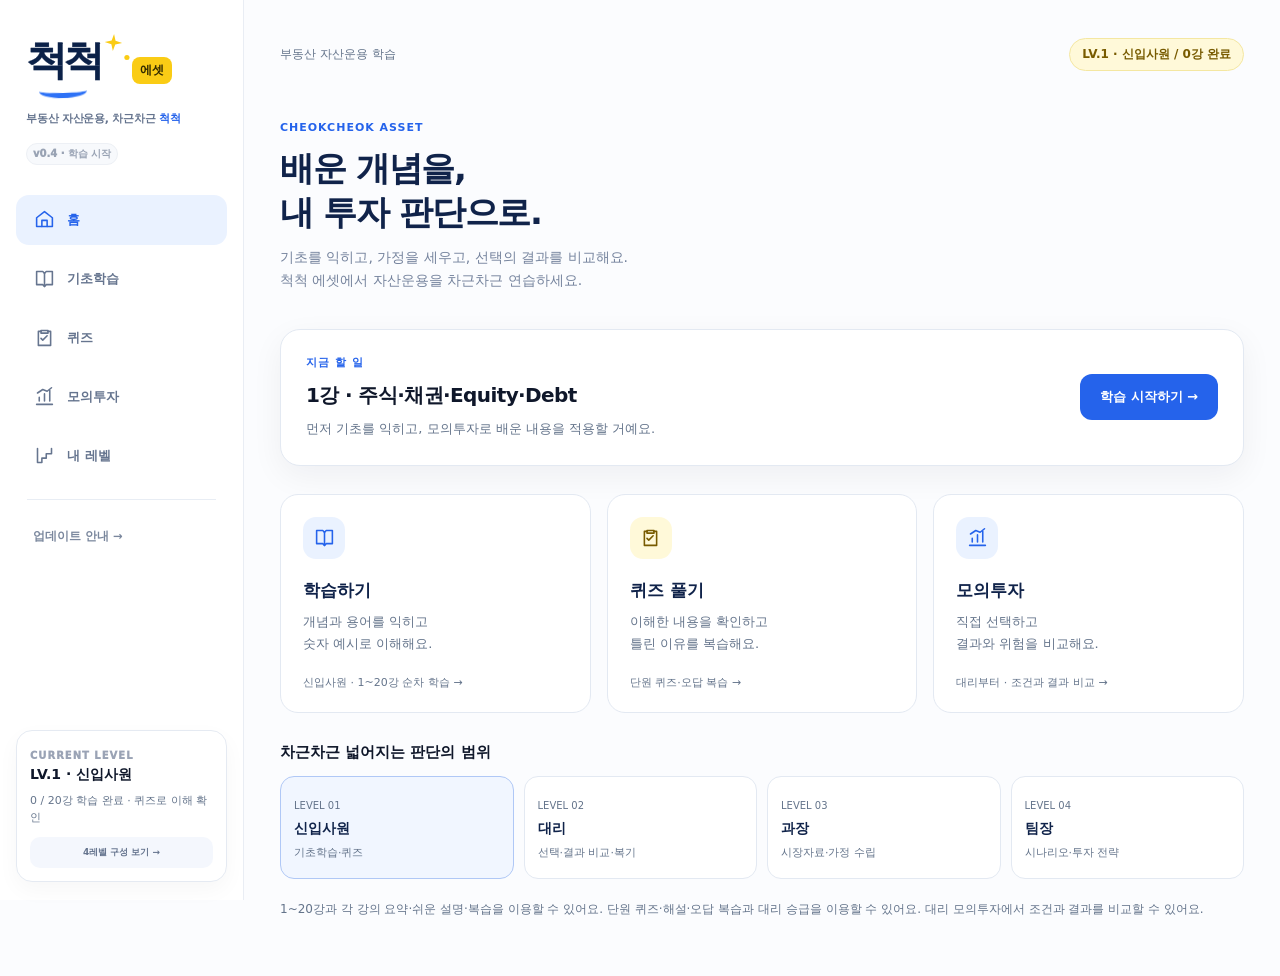
==== commit 0366824d: "Publish v0.4 investment comparison, reflection and administrator review" ====
--- a/index.html
+++ b/index.html
@@ -1,5 +1,5 @@
 <!doctype html>
-<html lang="ko"><head><meta charset="utf-8"><meta name="viewport" content="width=device-width,initial-scale=1,viewport-fit=cover"><meta name="theme-color" content="#FBFCFE"><meta name="referrer" content="no-referrer"><meta http-equiv="Content-Security-Policy" content="default-src 'none'; script-src 'sha256-w4uv6gal6fwXl88fES4vXnsAqxNxtCw80dVb31ctE4Q='; style-src 'sha256-+opFPmWbtWHYnnOOKHmcGA+CbOZ3AzWFiCWHgMA2tvs='; img-src data:; connect-src 'none'; object-src 'none'; base-uri 'none'; form-action 'none'"><meta name="description" content="척척 에셋: 기초학습에서 모의투자와 투자 판단까지 이어지는 부동산 자산운용 교육 프로그램."><title>척척 에셋</title><style>/* Reused from ckhckj2/Project-context: v2.css */
+<html lang="ko"><head><meta charset="utf-8"><meta name="viewport" content="width=device-width,initial-scale=1,viewport-fit=cover"><meta name="theme-color" content="#FBFCFE"><meta name="referrer" content="no-referrer"><meta http-equiv="Content-Security-Policy" content="default-src 'none'; script-src 'sha256-jkXPw4+/Y87IV+y0UbdwFt8Y0gS5nQ2MtJKzXIbJojc='; style-src 'sha256-PdTLGKATBwWkWicFtUTkUYs094KvkbKKAGqSCm3zvVk='; img-src data:; connect-src 'none'; object-src 'none'; base-uri 'none'; form-action 'none'"><meta name="description" content="척척 에셋: 기초학습에서 모의투자와 투자 판단까지 이어지는 부동산 자산운용 교육 프로그램."><title>척척 에셋</title><style>/* Reused from ckhckj2/Project-context: v2.css */
 :root{--bg:#F6F7FB;--surface:#fff;--ink:#26324A;--muted:#77819A;--line:#E5E9F2;--primary:#4C6FFF;--primarySoft:#EEF2FF;--green:#159A73;--greenSoft:#EAF8F3;--amber:#C98218;--amberSoft:#FFF6E6;--coral:#E77373;--coralSoft:#FFF0F0;--shadow:0 10px 30px rgba(42,58,91,.065)}
 *{box-sizing:border-box}html{scroll-behavior:smooth}body{margin:0;background:var(--bg);color:var(--ink);font-family:Inter,ui-sans-serif,system-ui,-apple-system,BlinkMacSystemFont,"Apple SD Gothic Neo","Noto Sans KR",sans-serif}button,input,select,textarea{font:inherit}button{cursor:pointer}button:focus-visible,input:focus-visible,select:focus-visible,textarea:focus-visible{outline:3px solid rgba(76,111,255,.18);outline-offset:2px}.hidden{display:none!important}
 #masterBar{display:none;margin:8px 10px 0;padding:10px 12px;border:1px solid #E5D69F;border-radius:16px;background:linear-gradient(90deg,#FFFBEB,#F7F2FF);box-shadow:0 8px 24px rgba(119,92,24,.06);align-items:center;gap:10px;flex-wrap:wrap}.certified #masterBar{display:flex}.master-copy{min-width:150px;margin-right:auto}.master-copy small{display:block;font-size:8.5px;letter-spacing:.11em;font-weight:950;color:#9B8140;margin-bottom:3px}.master-copy b{font-size:11.5px;color:#725C25}.master-levels{display:flex;gap:6px;flex-wrap:wrap}.master-levels button{border:1px solid #E6E1D3;background:#fff;color:#766F62;border-radius:999px;padding:8px 11px;font-size:10.5px;font-weight:900}.master-levels button.active{background:#5A62D7;color:#fff;border-color:#5A62D7}.master-levels button[data-level="5"].active{background:linear-gradient(135deg,#705BD2,#B58A2D);border-color:transparent}.master-note{width:100%;font-size:9.5px;color:#9A8E72;line-height:1.45}
@@ -86,17 +86,20 @@
 /* Stage 3: one question at a time; answers and reasons stay readable. */
 .quiz-summary{display:flex;gap:24px;align-items:center;padding:23px;background:#fff9d9;border:1px solid #f0dfa0;border-radius:16px;margin:20px 0}.quiz-summary>div{flex:1}.quiz-summary small{font-size:12px;color:#785b00;display:block;margin-bottom:9px}.quiz-summary b{font-size:21px;color:#10234a}.quiz-list{margin-top:18px}.quiz-question{margin:25px 0 0;min-width:0;width:100%;box-sizing:border-box}.quiz-question legend{padding:0 6px}.quiz-question h2{line-height:1.7;font-size:21px;overflow-wrap:anywhere;margin-bottom:25px}.quiz-question .status-label{margin:0}.quiz-options{display:grid;gap:12px}.quiz-option{display:flex;align-items:flex-start;gap:12px;border:1px solid #dbe4f3;border-radius:13px;padding:16px;cursor:pointer;color:#354766;line-height:1.8;font-size:14px}.quiz-option:has(input:checked){background:#eaf2ff;border-color:#2563eb;color:#123e8b}.quiz-option:focus-within{outline:3px solid #2563eb;outline-offset:3px}.quiz-option input{width:19px;height:19px;accent-color:#2563eb;flex:0 0 19px;margin-top:3px}.quiz-option small{display:inline-block;margin-right:12px;font-weight:800;color:#2563eb}.quiz-result-actions{display:flex;gap:12px;flex-wrap:wrap;margin-top:20px}.quiz-result h2{font-size:29px;line-height:1.5}.quiz-explanation{margin-top:24px;overflow-wrap:anywhere}.quiz-explanation h2{font-size:18px;line-height:1.8}.quiz-explanation h3{font-size:14px;color:#10234a;margin-top:24px}.quiz-explanation p{margin:12px 0;font-size:14px;line-height:1.9}.quiz-explanation details{border-top:1px solid #e3e9f2;margin-top:20px;padding-top:16px}.quiz-explanation summary{font-size:13px;color:#2563eb;font-weight:750;cursor:pointer}.quiz-answer{background:#eaf2ff;border-radius:12px;padding:17px;font-size:14px;line-height:1.9;color:#164489;margin-top:20px}.choice-reason{background:#fff9d9;padding:13px 16px;border-radius:11px;color:#785b00!important}.quiz-lesson-link{display:inline-block;color:#2563eb;font-size:13px;font-weight:800;margin-top:20px;padding:8px 0;line-height:1.8}.is-correct>.status-label{background:#eaf2ff;color:#2563eb}.promotion-panel h2{line-height:1.6}
 @media(max-width:700px){.quiz-summary{gap:16px;flex-wrap:wrap;padding:20px}.quiz-summary button{flex-basis:100%}.quiz-question h2{font-size:18px}.quiz-option{padding:14px 12px;font-size:13px}.quiz-result h2{font-size:24px}.quiz-result-actions{flex-direction:column}.quiz-result-actions button{width:100%}.quiz-explanation h2{font-size:17px}}
+/* Stage 4 and public review mode. */
+.admin-banner{display:flex;align-items:center;justify-content:space-between;gap:18px;padding:18px 22px;border:1px solid #eed46d;background:#fff9d9;border-radius:15px;margin-bottom:24px;color:#785b00}.admin-banner b{font-size:14px}.admin-banner p{margin:6px 0 0;font-size:12px;line-height:1.7}.admin-banner button{flex-shrink:0}.admin-entry{margin-bottom:24px}.admin-entry h2{font-size:19px}.investment-fields{display:grid;grid-template-columns:1fr 1fr;gap:20px}.investment-form label{display:block;font-size:13px;font-weight:700;line-height:1.8;color:#354766}.investment-form input[type=number],.investment-form select,.investment-form textarea{display:block;box-sizing:border-box;width:100%;min-width:0;border:1px solid #d4dff0;border-radius:11px;background:#fff;color:#10234a;padding:13px;margin:8px 0 0;font:inherit;font-weight:500}.investment-form textarea{min-height:100px;resize:vertical}.investment-form input:focus-visible,.investment-form select:focus-visible,.investment-form textarea:focus-visible{outline:3px solid #2563eb;outline-offset:3px}.investment-full{margin:24px 0}.investment-operation{border:0;padding:0;margin:27px 0;min-width:0}.investment-operation legend{font-size:13px;font-weight:800;margin-bottom:12px;line-height:1.8}.investment-operation .quiz-option{display:flex;gap:13px;margin-bottom:12px;font-weight:400}.investment-form>.primary,.investment-form>.secondary{margin:12px 10px 0 0}.investment-assumptions{margin-top:24px;border-top:1px solid #e3e9f2;padding-top:18px}.investment-assumptions summary,.investment-cash summary,.investment-records summary{font-size:13px;color:#2563eb;font-weight:800;cursor:pointer;line-height:1.8}.investment-assumptions li{font-size:12px;line-height:1.9;margin:7px 0}.investment-metrics{display:grid;grid-template-columns:repeat(4,minmax(0,1fr));gap:12px;margin:24px 0}.investment-metrics>div{padding:20px;border:1px solid #cdddf7;background:#f1f6ff;border-radius:15px}.investment-metrics small{display:block;font-size:11px;color:#52627e;margin-bottom:12px;line-height:1.7}.investment-metrics b{display:block;font-size:22px;overflow-wrap:anywhere;color:#10234a}.investment-table-wrap{overflow-x:auto}.investment-table{border-collapse:collapse;width:100%;font-size:13px;line-height:1.8}.investment-table caption{text-align:left;font-size:11px;color:#64748b;margin:10px 0}.investment-table th,.investment-table td{padding:13px 12px;border-bottom:1px solid #e3e9f2;text-align:right;min-width:90px}.investment-table th:first-child{text-align:left;font-weight:650}.investment-table thead{background:#f6f9ff;color:#52627e}.investment-table td:last-child{background:#fffdf3;color:#785b00;font-weight:800}.investment-cash{margin:24px 0}.cashflow-list{list-style:none!important;padding:0!important;display:grid;gap:9px}.cashflow-list li{display:flex;gap:16px;padding:12px 15px;border:1px solid #e3e9f2;border-radius:11px;align-items:center}.cashflow-list span{width:65px;font-size:12px}.cashflow-list b{font-size:16px;color:#10234a;min-width:90px}.cashflow-list small{font-size:11px;color:#64748b;margin-left:auto}.investment-records{list-style:none;padding:0;display:grid;gap:14px}.investment-records h3{font-size:16px;line-height:1.7;margin:0}.investment-records button{margin-top:17px}.investment-records p{white-space:pre-wrap;overflow-wrap:anywhere}.form-error{color:#9c3f06!important;font-size:13px!important;line-height:1.8}.investment-future{margin-top:28px}.investment-future p{font-size:12px;line-height:1.9}.quiz-repeat{margin:10px 0 0 10px}
+@media(max-width:700px){.admin-banner{flex-direction:column;align-items:stretch;padding:18px}.investment-fields{grid-template-columns:1fr;gap:16px}.investment-metrics{grid-template-columns:1fr 1fr}.investment-metrics>div{padding:16px}.investment-metrics b{font-size:19px}.investment-table{font-size:12px}.investment-table th,.investment-table td{padding:11px 8px}.cashflow-list li{flex-wrap:wrap;gap:6px 15px}.cashflow-list small{flex-basis:100%;margin-left:80px}.investment-form>.primary,.investment-form>.secondary{width:100%;margin:12px 0 0}.quiz-repeat{margin:10px 0 0}}
 </style></head>
-<body><a class="skip-link" href="#mainContent">본문으로 이동</a><div class="shell"><aside class="side"><div class="cc-side-brand"><div class="asset-brand"><div class="cc-logo" aria-label="척척"><div class="cc-wordmark">척척</div><span class="cc-smile"></span></div><span class="asset-tag">에셋</span></div><div class="cc-tagline">부동산 자산운용, 차근차근 <b>척척</b></div><span class="version">v0.3 · 학습 시작</span></div>
+<body><a class="skip-link" href="#mainContent">본문으로 이동</a><div class="shell"><aside class="side"><div class="cc-side-brand"><div class="asset-brand"><div class="cc-logo" aria-label="척척"><div class="cc-wordmark">척척</div><span class="cc-smile"></span></div><span class="asset-tag">에셋</span></div><div class="cc-tagline">부동산 자산운용, 차근차근 <b>척척</b></div><span class="version">v0.4 · 학습 시작</span></div>
 <nav class="nav" aria-label="주 메뉴"><button type="button" data-nav="home" data-view="home"><span data-icon="home"></span>홈</button><button type="button" data-nav="learn" data-view="learn"><span data-icon="learn"></span>기초학습</button><button type="button" data-nav="quiz" data-view="quiz"><span data-icon="quiz"></span>퀴즈</button><button type="button" data-nav="invest" data-view="invest"><span data-icon="invest"></span>모의투자</button><button type="button" data-nav="level" data-view="level"><span data-icon="level"></span>내 레벨</button></nav><div class="cc-side-divider"></div><div class="cc-side-subnav"><button type="button" data-view="roadmap">업데이트 안내 →</button></div><div class="level-mini"><small>CURRENT LEVEL</small><b id="currentLevel">LV.1 · 신입사원</b><p id="miniProgress">학습 시작 전 · 0 / 20강<br>종합 퀴즈로 승급할 수 있어요.</p><button type="button" data-view="level">4레벨 구성 보기 →</button></div></aside>
-<main class="main" id="mainContent"><div class="inner"><div class="mobile-head"><div class="mobile-brand"><div class="asset-brand"><div class="cc-logo" aria-label="척척"><div class="cc-wordmark">척척</div><span class="cc-smile"></span></div><span class="asset-tag">에셋</span></div></div><span class="version">v0.3</span></div><div class="asset-topline"><span>부동산 자산운용 학습</span><span class="stage-chip" id="stageProgress">LV.1 · 신입사원 / 학습 시작 전</span></div>
-<section id="view-home" class="view active"><div class="hero"><span class="eyebrow">CHEOKCHEOK ASSET</span><h1 tabindex="-1">배운 개념을,<br>내 투자 판단으로.</h1><p class="lead">기초를 익히고, 가정을 세우고, 선택의 결과를 비교해요.<br>척척 에셋에서 자산운용을 차근차근 연습하세요.</p></div><div class="asset-next"><div><span class="eyebrow">지금 할 일</span><h2 id="homeNextTitle">1강부터 차근차근 시작해요</h2><p id="homeNextCopy">먼저 기초를 익히고, 모의투자로 배운 내용을 적용할 거예요.</p></div><button type="button" class="primary" id="homeLearningCta" data-view="learn">학습 시작하기 →</button></div>
-<div class="asset-grid"><button type="button" class="asset-card" data-view="learn"><span data-icon="learn"></span><b>학습하기</b><p>개념과 용어를 익히고<br>숫자 예시로 이해해요.</p><small>신입사원 · 1~20강 순차 학습 →</small></button><button type="button" class="asset-card" data-view="quiz"><span data-icon="quiz"></span><b>퀴즈 풀기</b><p>이해한 내용을 확인하고<br>틀린 이유를 복습해요.</p><small>단원 퀴즈·오답 복습 →</small></button><button type="button" class="asset-card" data-view="invest"><span data-icon="invest"></span><b>모의투자</b><p>직접 선택하고<br>결과와 위험을 비교해요.</p><small>대리부터 · 실습 준비 중 →</small></button></div>
-<h2 class="section-caption">차근차근 넓어지는 판단의 범위</h2><div class="asset-journey"><button type="button" class="journey-btn" data-view="level" data-level="0"><small>LEVEL 01</small><b>신입사원</b><span>기초학습·퀴즈</span></button><button type="button" class="journey-btn" data-view="level" data-level="1"><small>LEVEL 02</small><b>대리</b><span>선택·결과 비교·복기</span></button><button type="button" class="journey-btn" data-view="level" data-level="2"><small>LEVEL 03</small><b>과장</b><span>시장자료·가정 수립</span></button><button type="button" class="journey-btn" data-view="level" data-level="3"><small>LEVEL 04</small><b>팀장</b><span>시나리오·투자 전략</span></button></div><p class="asset-footnote">1~20강과 각 강의 요약·쉬운 설명·복습을 이용할 수 있어요. 단원 퀴즈·해설·오답 복습과 대리 승급을 이용할 수 있어요. 모의투자는 4단계에서 추가됩니다.</p></section>
+<main class="main" id="mainContent"><div class="inner"><div class="mobile-head"><div class="mobile-brand"><div class="asset-brand"><div class="cc-logo" aria-label="척척"><div class="cc-wordmark">척척</div><span class="cc-smile"></span></div><span class="asset-tag">에셋</span></div></div><span class="version">v0.4</span></div><div class="asset-topline"><span>부동산 자산운용 학습</span><span class="stage-chip" id="stageProgress">LV.1 · 신입사원 / 학습 시작 전</span></div>
+<div id="adminBanner" class="admin-banner" hidden role="status"><div><b>관리자 모드 · 콘텐츠 검토</b><p>모든 수업·퀴즈·완성된 실습이 열려요. 검토 결과는 실제 학습 기록에 반영되지 않아요.</p></div><button id="adminExit" class="secondary" type="button">학습 모드로 돌아가기</button></div><section id="view-home" class="view active"><div class="hero"><span class="eyebrow">CHEOKCHEOK ASSET</span><h1 tabindex="-1">배운 개념을,<br>내 투자 판단으로.</h1><p class="lead">기초를 익히고, 가정을 세우고, 선택의 결과를 비교해요.<br>척척 에셋에서 자산운용을 차근차근 연습하세요.</p></div><div class="asset-next"><div><span class="eyebrow">지금 할 일</span><h2 id="homeNextTitle">1강부터 차근차근 시작해요</h2><p id="homeNextCopy">먼저 기초를 익히고, 모의투자로 배운 내용을 적용할 거예요.</p></div><button type="button" class="primary" id="homeLearningCta" data-view="learn">학습 시작하기 →</button></div>
+<div class="asset-grid"><button type="button" class="asset-card" data-view="learn"><span data-icon="learn"></span><b>학습하기</b><p>개념과 용어를 익히고<br>숫자 예시로 이해해요.</p><small>신입사원 · 1~20강 순차 학습 →</small></button><button type="button" class="asset-card" data-view="quiz"><span data-icon="quiz"></span><b>퀴즈 풀기</b><p>이해한 내용을 확인하고<br>틀린 이유를 복습해요.</p><small>단원 퀴즈·오답 복습 →</small></button><button type="button" class="asset-card" data-view="invest"><span data-icon="invest"></span><b>모의투자</b><p>직접 선택하고<br>결과와 위험을 비교해요.</p><small>대리부터 · 조건과 결과 비교 →</small></button></div>
+<h2 class="section-caption">차근차근 넓어지는 판단의 범위</h2><div class="asset-journey"><button type="button" class="journey-btn" data-view="level" data-level="0"><small>LEVEL 01</small><b>신입사원</b><span>기초학습·퀴즈</span></button><button type="button" class="journey-btn" data-view="level" data-level="1"><small>LEVEL 02</small><b>대리</b><span>선택·결과 비교·복기</span></button><button type="button" class="journey-btn" data-view="level" data-level="2"><small>LEVEL 03</small><b>과장</b><span>시장자료·가정 수립</span></button><button type="button" class="journey-btn" data-view="level" data-level="3"><small>LEVEL 04</small><b>팀장</b><span>시나리오·투자 전략</span></button></div><p class="asset-footnote">1~20강과 각 강의 요약·쉬운 설명·복습을 이용할 수 있어요. 단원 퀴즈·해설·오답 복습과 대리 승급을 이용할 수 있어요. 대리 모의투자에서 조건과 결과를 비교할 수 있어요.</p></section>
 <section id="view-learn" class="view" hidden></section><section id="view-quiz" class="view" hidden></section>
-<section id="view-invest" class="view" hidden><header class="page-head"><span class="eyebrow">INVESTMENT PRACTICE</span><h1 tabindex="-1">모의투자</h1><p>내 판단을 기록하고, 그 판단이 결과에 미친 영향을 확인해요.</p></header><div class="asset-panel"><span class="status-label">준비 중 · 대리부터 시작</span><h2>직접 판단하는 투자 연습</h2><p>가상 부동산의 조건을 읽고 투자 여부와 운영 전략을 정할 거예요.<br>선택에 따른 좋은 영향과 나쁜 영향을 함께 비교하고 복기합니다.</p><div class="flow-list"><div><small>01 · 판단</small><b>선택과 이유 남기기</b></div><div><small>02 · 결과</small><b>현금흐름·수익률·위험 비교</b></div><div><small>03 · 복기</small><b>놓친 위험과 다른 선택 검토</b></div></div><ul><li>대리: 주어진 조건으로 매입·대출·운영·매각 판단</li><li>과장: 비교 자료를 근거로 임대료·공실률·운영비 설정</li><li>팀장: 금리·공실·공사비·매각 조건 변화에 따른 전략 검토</li></ul><button type="button" class="secondary" data-view="level" data-level="1">레벨별 연습 구성 보기 →</button><p class="asset-footnote">4단계 업데이트부터 투자 계산과 실습이 추가됩니다. 초기 실습은 가상 사례를 사용합니다.</p></div></section>
-<section id="view-level" class="view" hidden><header class="page-head"><span class="eyebrow">LEVEL PATH</span><h1 tabindex="-1">내 레벨</h1><p id="levelCurrentCopy">현재는 LV.1 · 신입사원이에요.</p><a class="quiz-lesson-link" href="#quiz">내 퀴즈 기록·승급 조건 보기 →</a></header><div class="level-note">아래 버튼은 레벨별 구성 미리보기예요. 상위 레벨을 살펴봐도 실제 레벨이나 진도는 바뀌지 않아요.</div><div class="asset-tabs" role="group" aria-label="레벨별 구성 미리보기"><button type="button" data-preview-level="0" aria-pressed="true">신입사원</button><button type="button" data-preview-level="1" aria-pressed="false">대리</button><button type="button" data-preview-level="2" aria-pressed="false">과장</button><button type="button" data-preview-level="3" aria-pressed="false">팀장</button></div><div class="asset-panel" aria-live="polite"><div class="level-heading"><span class="level-number" id="levelNumber">01</span><h2 id="levelName">LV.1 · 신입사원</h2></div><p id="levelMotto" class="level-motto"></p><p id="levelPurpose"></p><ul id="levelFeatures"></ul><span class="status-label">신입사원 학습·퀴즈 제공 · 상위 실습 준비 중</span><br><button type="button" class="secondary" id="levelCta">기초학습 구성 보기</button><p class="asset-footnote">대리 승급 조건은 20강 학습 완료와 종합 퀴즈 80점 이상이에요. 과장·팀장 승급은 해당 실습 업데이트에서 연결됩니다.</p></div></section>
-<section id="view-roadmap" class="view" hidden><header class="page-head"><span class="eyebrow">UPDATES</span><h1 tabindex="-1">업데이트 안내</h1><p>작동하는 단위로 완성하고, 확인하면서 넓혀가요.</p></header><div class="asset-panel"><h2>첫 버전까지 7단계</h2><ol class="roadmap-list"><li><strong>1</strong><span>기본 화면·블루와 옐로우·4레벨 메뉴</span><em>완료</em></li><li><strong>2</strong><span>20강 학습·요약·저장·순차 해금·복습</span><em>2-C 완료</em></li><li><strong>3</strong><span>퀴즈·해설·승급·오답 복습</span><em>완료</em></li><li><strong>4</strong><span>대리: 모의투자·선택과 결과 비교·복기</span><em>예정</em></li><li><strong>5</strong><span>과장: 비교 사례·가정과 근거 수립</span><em>예정</em></li><li><strong>6</strong><span>팀장: 시나리오·민감도 분석·투자 판단</span><em>예정</em></li><li><strong>7</strong><span>계산·저장·승급·모바일 통합 검증</span><em>예정</em></li></ol><p class="asset-footnote">2-A: 학습 화면과 1~4강 완료 · 2-B: 1~10강·같은 사례로 설명 개선 완료 · 2-C: 11~20강·20강 완료 후 복습 안내 완료</p><p class="asset-footnote">모의투자 학습의 ‘가정 → 계산 → 민감도 분석·투자 판단’ 3단계와 개발 업데이트 번호는 별개입니다.</p></div></section>
+<section id="view-invest" class="view" hidden></section>
+<section id="view-level" class="view" hidden><header class="page-head"><span class="eyebrow">LEVEL PATH</span><h1 tabindex="-1">내 레벨</h1><p id="levelCurrentCopy">현재는 LV.1 · 신입사원이에요.</p><a class="quiz-lesson-link" href="#quiz">내 퀴즈 기록·승급 조건 보기 →</a></header><div class="asset-panel admin-entry"><span class="eyebrow">피드백을 위한 콘텐츠 검토</span><h2>전체 내용을 바로 살펴보세요</h2><p>학습 순서·승급 조건을 건너뛰고 수업·퀴즈·모의투자를 볼 수 있어요. 이 버튼은 공개된 콘텐츠 검토 기능이며 계정 관리 권한을 제공하지 않아요.</p><button id="adminToggle" class="secondary" type="button" aria-pressed="false">관리자 모드로 보기</button></div><div class="level-note">아래 버튼은 레벨별 구성 미리보기예요. 상위 레벨을 살펴봐도 실제 레벨이나 진도는 바뀌지 않아요.</div><div class="asset-tabs" role="group" aria-label="레벨별 구성 미리보기"><button type="button" data-preview-level="0" aria-pressed="true">신입사원</button><button type="button" data-preview-level="1" aria-pressed="false">대리</button><button type="button" data-preview-level="2" aria-pressed="false">과장</button><button type="button" data-preview-level="3" aria-pressed="false">팀장</button></div><div class="asset-panel" aria-live="polite"><div class="level-heading"><span class="level-number" id="levelNumber">01</span><h2 id="levelName">LV.1 · 신입사원</h2></div><p id="levelMotto" class="level-motto"></p><p id="levelPurpose"></p><ul id="levelFeatures"></ul><span class="status-label">신입사원 학습·퀴즈 · 대리 실습 제공</span><br><button type="button" class="secondary" id="levelCta">기초학습 구성 보기</button><p class="asset-footnote">대리 승급 조건은 20강 학습 완료와 종합 퀴즈 80점 이상이에요. 과장·팀장 승급은 해당 실습 업데이트에서 연결됩니다.</p></div></section>
+<section id="view-roadmap" class="view" hidden><header class="page-head"><span class="eyebrow">UPDATES</span><h1 tabindex="-1">업데이트 안내</h1><p>작동하는 단위로 완성하고, 확인하면서 넓혀가요.</p></header><div class="asset-panel"><h2>첫 버전까지 7단계</h2><ol class="roadmap-list"><li><strong>1</strong><span>기본 화면·블루와 옐로우·4레벨 메뉴</span><em>완료</em></li><li><strong>2</strong><span>20강 학습·요약·저장·순차 해금·복습</span><em>2-C 완료</em></li><li><strong>3</strong><span>퀴즈·해설·승급·오답 복습</span><em>완료</em></li><li><strong>4</strong><span>대리: 모의투자·선택과 결과 비교·복기</span><em>완료</em></li><li><strong>5</strong><span>과장: 비교 사례·가정과 근거 수립</span><em>예정</em></li><li><strong>6</strong><span>팀장: 시나리오·민감도 분석·투자 판단</span><em>예정</em></li><li><strong>7</strong><span>계산·저장·승급·모바일 통합 검증</span><em>예정</em></li></ol><p class="asset-footnote">2-A: 학습 화면과 1~4강 완료 · 2-B: 1~10강·같은 사례로 설명 개선 완료 · 2-C: 11~20강·20강 완료 후 복습 안내 완료</p><p class="asset-footnote">모의투자 학습의 ‘가정 → 계산 → 민감도 분석·투자 판단’ 3단계와 개발 업데이트 번호는 별개입니다.</p></div></section>
 </div></main></div><nav class="bottom-nav" aria-label="모바일 주 메뉴"><button type="button" data-nav="home" data-view="home"><span data-icon="home"></span>홈</button><button type="button" data-nav="learn" data-view="learn"><span data-icon="learn"></span>학습</button><button type="button" data-nav="quiz" data-view="quiz"><span data-icon="quiz"></span>퀴즈</button><button type="button" data-nav="invest" data-view="invest"><span data-icon="invest"></span>모의투자</button><button type="button" data-nav="level" data-view="level"><span data-icon="level"></span>내 레벨</button></nav><noscript>화면 이동을 이용하려면 JavaScript를 허용해 주세요.</noscript><script>'use strict';
 // Stable lesson IDs are independent of presentation order and completion records.
 const curriculum = [
@@ -1595,6 +1598,71 @@
 if(typeof module!=='undefined')module.exports=LearningProgress;
 
 'use strict';
+// Public content-review mode only. This flag grants no account or server permissions.
+const ReviewMode=(()=>{
+  const KEY='cheokcheok.asset.review.v1';let enabled=false;
+  try{enabled=window.sessionStorage.getItem(KEY)==='on';}catch(error){}
+  return {KEY,get enabled(){return enabled;},set(value){enabled=Boolean(value);try{if(enabled)window.sessionStorage.setItem(KEY,'on');else window.sessionStorage.removeItem(KEY);}catch(error){}return enabled;}};
+})();
+
+'use strict';
+const Investment=(()=>{
+  const KEY='cheokcheok.asset.investment.v1';
+  const operations={hold:{label:'현재 임대 유지',rent:60,opex:10,upfront:0},improve:{label:'시설 개선',rent:66,opex:11,upfront:20},cautious:{label:'보수적 임대 가정',rent:54,opex:10,upfront:0}};
+  const baseline={price:1000,ltv:70,rate:4,operation:'hold',years:3,sale:1100};
+  function normalize(raw){
+    if(!raw||typeof raw!=='object')throw Error('조건을 확인해 주세요.');
+    const n={};for(const [key,min,max] of [['price',500,1500],['rate',1,12],['sale',0,2000]]){
+      if(typeof raw[key]!=='number'||!Number.isFinite(raw[key])||raw[key]<min||raw[key]>max)throw Error('입력 범위를 확인해 주세요.');n[key]=raw[key];}
+    if(![50,60,70].includes(raw.ltv)||![3,5].includes(raw.years)||!Object.hasOwn(operations,raw.operation))throw Error('선택한 조건을 확인해 주세요.');
+    return {...n,ltv:raw.ltv,years:raw.years,operation:raw.operation};
+  }
+  function irr(flows){
+    // A single sign change yields one IRR for these annual investment flows.
+    // Other sign patterns return null rather than selecting an ambiguous root.
+    const signs=flows.filter(v=>v!==0).map(v=>Math.sign(v));
+    if(!flows.every(Number.isFinite)||flows[0]>=0||signs.at(-1)!==1||signs.slice(1).filter((v,i)=>v!==signs[i]).length!==1)return null;
+    const npv=r=>flows.reduce((sum,v,i)=>sum+v/(1+r)**i,0);
+    let low=-.9999,high=1;while(npv(high)>0&&high<1024)high*=2;
+    if(npv(low)<0||npv(high)>0)return null;
+    for(let i=0;i<120;i++){const mid=(low+high)/2;if(npv(mid)>0)low=mid;else high=mid;}
+    return (low+high)/2;
+  }
+  function calculate(raw){
+    const input=normalize(raw),op=operations[input.operation],debt=input.price*input.ltv/100,buyCost=input.price*.03,exitCost=input.sale*.02;
+    const equity=input.price+buyCost+op.upfront-debt,noi=op.rent-op.opex,interest=debt*input.rate/100,annual=noi-interest;
+    const netSale=input.sale-exitCost-debt;
+    const flows=[-equity,...Array.from({length:input.years},(_,i)=>annual+(i===input.years-1?netSale:0))];
+    const profit=annual*input.years+netSale-equity,returnOnEquity=profit/equity;
+    const warnings=[];
+    if(annual<=0)warnings.push('운영에서 남는 돈으로 이자를 모두 내지 못해요. 추가 자금이 필요할 수 있어요.');
+    if(netSale<0)warnings.push('매각대금에서 비용을 빼도 대출을 전부 갚지 못해요. 부족한 돈을 따로 마련해야 해요.');
+    if(profit<0)warnings.push('이 가정에서는 전체 회수액이 처음 넣은 돈보다 적어요.');
+    if(input.ltv===70)warnings.push('대출이 건물 가격의 70%예요. 가격·수입이 내려갈 때 자기자본 손실이 커질 수 있어요.');
+    return {input,debt,buyCost,exitCost,equity,noi,interest,annual,netSale,flows,profit,returnOnEquity,irr:irr(flows),warnings};
+  }
+  function create(storage){
+    let records=[],message='',writable=true;
+    function clean(raw){if(!raw||raw.version!==1||!Array.isArray(raw.records))throw Error('Invalid investment record');return raw.records.filter(r=>r&&typeof r.id==='string'&&r.id.length<100&&Number.isSafeInteger(r.time)&&['invest','hold'].includes(r.decision)&&typeof r.reason==='string'&&r.reason.trim().length>=10&&r.reason.length<=1000&&typeof r.reflection==='string'&&r.reflection.trim().length>=10&&r.reflection.length<=1000).flatMap(r=>{try{return [{id:r.id,time:r.time,input:normalize(r.input),decision:r.decision,reason:r.reason,reflection:r.reflection}];}catch(error){return [];}}).sort((a,b)=>a.time-b.time||a.id.localeCompare(b.id)).slice(-20);}
+    const read=()=>{const value=storage.getItem(KEY);return value===null?[]:clean(JSON.parse(value));};
+    const merge=(a,b)=>clean({version:1,records:[...new Map([...a,...b].map(r=>[r.id,r])).values()]});
+    try{records=read();}catch(error){writable=false;message='투자 연습 기록을 읽지 못해 이번 방문의 기록만 유지해요. 기존 기록은 덮어쓰지 않아요.';}
+    const sync=()=>{if(writable){try{records=merge(records,read());}catch(error){writable=false;message='저장소를 읽지 못해 이번 방문의 투자 기록만 유지해요.';}}return records;};
+    return {get records(){return records;},get message(){return message;},sync,
+      add(raw){sync();let input;try{input=normalize(raw.input);}catch(error){return false;}
+        if(!['invest','hold'].includes(raw.decision)||typeof raw.reason!=='string'||raw.reason.trim().length<10||raw.reason.length>1000||typeof raw.reflection!=='string'||raw.reflection.trim().length<10||raw.reflection.length>1000)return false;
+        const time=Math.max(Date.now(),...records.map(r=>r.time+1)),id=typeof crypto!=='undefined'&&crypto.randomUUID?crypto.randomUUID():time.toString(36)+'-'+Math.random().toString(36).slice(2);
+        let next=merge(records,[{id,time,input,decision:raw.decision,reason:raw.reason.trim(),reflection:raw.reflection.trim()}]);
+        if(writable){try{next=merge(read(),next);storage.setItem(KEY,JSON.stringify({version:1,records:next}));}catch(error){writable=false;message='투자 기록을 저장하지 못했어요. 새로고침하면 이번 기록이 사라질 수 있어요.';}}
+        records=next;return true;
+      }
+    };
+  }
+  return {KEY,baseline,operations,normalize,calculate,irr,create};
+})();
+if(typeof module!=='undefined')module.exports=Investment;
+
+'use strict';
 // Authored from the existing synthetic lesson cases; amounts use the same units as the lessons.
 const quizQuestions = [
   {
@@ -3500,30 +3568,34 @@
 'use strict';
 // Question IDs, lesson completion and quiz records are independent of screen order.
 quizQuestions.forEach(q=>{q.lessonId=curriculum[q.lesson-1].id;});
-const quizProgress=QuizProgress.create({getItem:key=>window.localStorage.getItem(key),setItem:(key,value)=>window.localStorage.setItem(key,value)},quizQuestions);
+let quizProgress=QuizProgress.create({getItem:key=>window.localStorage.getItem(key),setItem:(key,value)=>window.localStorage.setItem(key,value)},quizQuestions);
+const earnedQuizProgress=quizProgress;
+const reviewQuizProgress=QuizProgress.create({getItem:()=>null,setItem(){}},quizQuestions);
+const quizCompleted=()=>ReviewMode.enabled?curriculum.map(l=>l.id):progress.state.completed;
 const quizView=document.getElementById('view-quiz');
 let quizSession=null;
 const quizTitle=id=>id==='final'?'종합 퀴즈 · 대리 승급':id==='review'?'오답 다시 풀기':Number(id.split('-')[1])+'강 · '+curriculum[Number(id.split('-')[1])-1].title;
-const quizNotice=()=>'<p class="storage-note" role="status">'+escapeText(quizProgress.message||'퀴즈 점수·오답·승급은 이 기기·브라우저에 저장돼요. 다른 기기와 자동 동기화되지 않아요.')+'</p>';
+const quizNotice=()=>'<p class="storage-note" role="status">'+escapeText(ReviewMode.enabled?'관리자 검토 · 풀이 결과는 실제 점수·오답·승급에 반영되지 않아요.':quizProgress.message||'퀴즈 점수·오답·승급은 이 기기·브라우저에 저장돼요. 다른 기기와 자동 동기화되지 않아요.')+'</p>';
 function quizHeader(title,copy){return '<header class="page-head"><span class="eyebrow">QUIZ & REVIEW</span><h1 tabindex="-1">'+escapeText(title)+'</h1><p>'+escapeText(copy)+'</p></header>';}
 function promotionPanel(){
-  const completed=progress.state.completed.length,best=quizProgress.state.results.final?.best;
-  const earned=quizProgress.level(progress.state.completed)===2,ready=quizProgress.eligible(progress.state.completed);
-  return '<div class="asset-panel promotion-panel"><span class="status-label">'+(earned?'LV.2 · 대리':ready?'승급 조건 달성':'LV.1 · 신입사원')+'</span><h2>'+(earned?'대리로 승급했어요':ready?'이제 배운 것을 적용할 준비가 됐어요':'이해하고, 확인하고, 대리로 나아가요')+'</h2><ul><li>20강 학습 완료: '+completed+' / 20</li><li>종합 퀴즈 8개 이상 정답: '+(best?best.correct+' / 10 · 최고 기록':'아직 응시 전')+'</li></ul><p>'+(earned?'모의투자 실습은 다음 4단계 업데이트에서 추가돼요. 수업과 퀴즈는 계속 복습할 수 있어요.':'단원 퀴즈는 연습용이에요. 승급은 20강을 마치고 종합 퀴즈에서 80점 이상 받은 뒤 직접 눌러 진행해요.')+'</p>'+(earned?'<button class="secondary" data-quiz-action="invest">모의투자 구성 보기 →</button>':ready?'<button class="primary" data-quiz-action="promote">대리로 승급하기 →</button>':'<button class="primary" data-start-quiz="final" '+(completed===20?'':'disabled')+'>종합 퀴즈 '+(best?'다시 풀기':'시작하기')+' →</button>')+(earned||ready?'<button class="secondary quiz-repeat" data-start-quiz="final">종합 퀴즈 다시 풀기 →</button>':'')+'</div>';
+  if(ReviewMode.enabled)return '<div class="asset-panel promotion-panel"><span class="status-label">관리자 검토 · 전체 퀴즈 해금</span><h2>학습 순서와 상관없이 검토해보세요</h2><p>모든 단원과 종합 퀴즈를 바로 풀 수 있어요. 검토 점수는 실제 학습·승급 기록에 반영되지 않아요.</p><button class="primary" data-start-quiz="final">종합 퀴즈 검토하기 →</button></div>';
+  const completed=quizCompleted().length,best=quizProgress.state.results.final?.best;
+  const earned=quizProgress.level(quizCompleted())===2,ready=quizProgress.eligible(quizCompleted());
+  return '<div class="asset-panel promotion-panel"><span class="status-label">'+(earned?'LV.2 · 대리':ready?'승급 조건 달성':'LV.1 · 신입사원')+'</span><h2>'+(earned?'대리로 승급했어요':ready?'이제 배운 것을 적용할 준비가 됐어요':'이해하고, 확인하고, 대리로 나아가요')+'</h2><ul><li>20강 학습 완료: '+completed+' / 20</li><li>종합 퀴즈 8개 이상 정답: '+(best?best.correct+' / 10 · 최고 기록':'아직 응시 전')+'</li></ul><p>'+(earned?'모의투자가 열렸어요. 조건을 바꾸며 투자 판단을 연습하고, 수업과 퀴즈도 계속 복습할 수 있어요.':'단원 퀴즈는 연습용이에요. 승급은 20강을 마치고 종합 퀴즈에서 80점 이상 받은 뒤 직접 눌러 진행해요.')+'</p>'+(earned?'<button class="secondary" data-quiz-action="invest">모의투자 연습하기 →</button>':ready?'<button class="primary" data-quiz-action="promote">대리로 승급하기 →</button>':'<button class="primary" data-start-quiz="final" '+(completed===20?'':'disabled')+'>종합 퀴즈 '+(best?'다시 풀기':'시작하기')+' →</button>')+(earned||ready?'<button class="secondary quiz-repeat" data-start-quiz="final">종합 퀴즈 다시 풀기 →</button>':'')+'</div>';
 }
 function renderQuizHub(notice=''){
   quizProgress.sync();
-  const wrong=quizProgress.wrong(progress.state.completed),count=Object.keys(quizProgress.state.results).filter(id=>id!=='final').length;
+  const wrong=quizProgress.wrong(quizCompleted()),count=Object.keys(quizProgress.state.results).filter(id=>id!=='final').length;
   quizView.innerHTML=quizHeader('퀴즈','수업에서 본 사례로 확인하고, 헷갈린 부분을 다시 풀어요.')+(notice?'<p class="lesson-note" role="status">'+escapeText(notice)+'</p>':'')+promotionPanel()+'<div class="quiz-summary"><div><small>단원 퀴즈 응시</small><b>'+count+' / 20강</b></div><div><small>남은 오답</small><b>'+wrong.length+'문제</b></div><button class="secondary" data-quiz-action="review" '+(wrong.length?'':'disabled')+'>오답 다시 풀기 →</button></div>'+quizNotice()+'<h2 class="section-caption">단원별 퀴즈 · 각 3문제</h2><p class="asset-footnote">해당 수업을 완료하면 열려요. 풀이와 해설을 반복해도 기존 학습 진도는 바뀌지 않아요.</p><ol class="lesson-list quiz-list">'+curriculum.map(l=>{
-    const id='lesson-'+l.number,open=quizProgress.available(id,progress.state.completed),r=quizProgress.state.results[id];
+    const id='lesson-'+l.number,open=quizProgress.available(id,quizCompleted()),r=quizProgress.state.results[id];
     return '<li><button class="lesson-row '+(open?'open':'locked')+'" data-start-quiz="'+id+'" '+(open?'':'disabled')+'><span class="lesson-number">'+String(l.number).padStart(2,'0')+'</span><span class="lesson-row-copy"><b>'+escapeText(l.title)+'</b><small>'+(r?'최근 '+r.latest.correct+'/3 · 최고 '+r.best.correct+'/3':'수업의 개념·숫자·판단을 확인해요.')+'</small></span><span class="lesson-state">'+(open?r?'다시 풀기':'퀴즈 풀기':'수업 완료 후')+'</span></button></li>';
   }).join('')+'</ol>';
 }
 function startQuiz(id,focus=true){
   progress.sync();quizProgress.sync();
   let questions;
-  if(id==='review')questions=quizProgress.wrong(progress.state.completed);
-  else if(quizProgress.available(id,progress.state.completed))questions=quizQuestions.filter(q=>q.quizId===id);
+  if(id==='review')questions=quizProgress.wrong(quizCompleted());
+  else if(quizProgress.available(id,quizCompleted()))questions=quizQuestions.filter(q=>q.quizId===id);
   if(!questions?.length){quizSession=null;renderQuizHub(id==='review'?'남은 오답이 없어요. 다른 퀴즈로 이해를 확인해보세요.':'해당 수업을 완료한 뒤 풀 수 있어요. 종합 퀴즈는 20강 완료 후 열려요.');return;}
   const orders={};for(const q of questions){const order=q.options.map((_,i)=>i);for(let i=order.length-1;i>0;i--){const j=Math.floor(Math.random()*(i+1));[order[i],order[j]]=[order[j],order[i]];}orders[q.id]=order;}
   quizSession={id,questions,orders,answers:{},step:0,result:null};renderQuizQuestion(focus);
@@ -3535,7 +3607,7 @@
 }
 function renderQuizResults(focus=true){
   const s=quizSession,r=s.result,score=Math.round(r.correct/r.total*100),wrong=s.questions.filter(q=>r.answers[q.id]!==q.answer);
-  quizView.innerHTML='<button class="text-button" data-quiz-action="exit">← 퀴즈 목록</button>'+quizHeader('풀이 결과','맞힌 문제도 설명을 읽으며 네 말로 정리해보세요.')+'<div class="asset-panel quiz-result" role="status"><span class="eyebrow">'+escapeText(quizTitle(s.id))+'</span><h2 tabindex="-1" id="resultTitle">'+score+'점 · '+r.correct+' / '+r.total+'문제 정답</h2><p>'+(s.id==='final'?(r.correct>=8?'종합 퀴즈 기준을 달성했어요. 퀴즈 목록에서 대리로 승급할 수 있어요.':'8문제 이상 맞히면 승급 기준을 달성해요. 아래 해설을 보고 다시 도전해보세요.'):wrong.length?'헷갈린 '+wrong.length+'문제를 오답에 기록했어요. 정답을 다시 고르면 해당 오답이 해결돼요.':'이번 문제를 모두 맞혔어요. 왜 맞는지도 설명해보세요.')+'</p><div class="quiz-result-actions"><button class="primary" data-quiz-action="retry">'+(s.id==='review'?'남은 오답 다시 풀기':'같은 퀴즈 다시 풀기')+' →</button><button class="secondary" data-quiz-action="exit">퀴즈 목록·승급 보기 →</button></div></div>'+quizNotice()+s.questions.map((q,i)=>{
+  quizView.innerHTML='<button class="text-button" data-quiz-action="exit">← 퀴즈 목록</button>'+quizHeader('풀이 결과','맞힌 문제도 설명을 읽으며 네 말로 정리해보세요.')+'<div class="asset-panel quiz-result" role="status"><span class="eyebrow">'+escapeText(quizTitle(s.id))+'</span><h2 tabindex="-1" id="resultTitle">'+score+'점 · '+r.correct+' / '+r.total+'문제 정답</h2><p>'+(ReviewMode.enabled?'검토용 결과예요. 정답·오답 해설을 살펴보고 실제 학습 기록과는 별도로 확인해보세요.':s.id==='final'?(r.correct>=8?'종합 퀴즈 기준을 달성했어요. 퀴즈 목록에서 대리로 승급할 수 있어요.':'8문제 이상 맞히면 승급 기준을 달성해요. 아래 해설을 보고 다시 도전해보세요.'):wrong.length?'헷갈린 '+wrong.length+'문제를 오답에 기록했어요. 정답을 다시 고르면 해당 오답이 해결돼요.':'이번 문제를 모두 맞혔어요. 왜 맞는지도 설명해보세요.')+'</p><div class="quiz-result-actions"><button class="primary" data-quiz-action="retry">'+(s.id==='review'?'남은 오답 다시 풀기':'같은 퀴즈 다시 풀기')+' →</button><button class="secondary" data-quiz-action="exit">퀴즈 목록·승급 보기 →</button></div></div>'+quizNotice()+s.questions.map((q,i)=>{
     const chosen=r.answers[q.id],correct=chosen===q.answer,letter=choice=>String.fromCharCode(65+s.orders[q.id].indexOf(choice));
     return '<article class="asset-panel quiz-explanation '+(correct?'is-correct':'is-wrong')+'"><span class="status-label">'+(i+1)+' · '+(correct?'정답':'다시 이해하기')+'</span><h2>'+escapeText(q.stem)+'</h2><p><b>내 선택 '+letter(chosen)+':</b> '+escapeText(q.options[chosen].text)+'</p>'+(!correct?'<p class="choice-reason">'+escapeText(q.options[chosen].why)+'</p>':'')+'<div class="quiz-answer"><b>정답 '+letter(q.answer)+': '+escapeText(q.options[q.answer].text)+'</b></div><h3>차근차근 설명하면</h3>'+q.explain.map(t=>'<p>'+escapeText(t)+'</p>').join('')+'<details><summary>다른 보기는 왜 다를까?</summary>'+s.orders[q.id].map((choice,j)=>{const o=q.options[choice];return '<p><b>'+String.fromCharCode(65+j)+'. '+escapeText(o.text)+'</b><br>'+escapeText(o.why)+'</p>';}).join('')+'</details><a class="quiz-lesson-link" href="#learn/'+q.lessonId+'">'+q.lesson+'강 다시 읽기 →</a></article>';
   }).join('');
@@ -3546,7 +3618,7 @@
   event.preventDefault();const s=quizSession;if(!s||s.result)return;
   if(s.answers[s.questions[s.step].id]===undefined)return;
   if(s.step<s.questions.length-1){s.step++;renderQuizQuestion();return;}
-  progress.sync();s.result=quizProgress.submit(s.id,s.answers,progress.state.completed,s.id==='review'?s.questions.map(q=>q.id):[]);
+  progress.sync();s.result=quizProgress.submit(s.id,s.answers,quizCompleted(),s.id==='review'?s.questions.map(q=>q.id):[]);
   if(!s.result){quizSession=null;renderQuizHub('다른 탭에서 기록이 바뀌었거나 풀이가 완성되지 않았어요. 목록에서 다시 시작해 주세요.');return;}
   updateProgressUI();renderQuizResults();
 });
@@ -3559,13 +3631,90 @@
     case 'retry':if(quizSession)startQuiz(quizSession.id);break;
     case 'review':location.hash='quiz/review';break;
     case 'invest':location.hash='invest';break;
-    case 'promote':progress.sync();if(quizProgress.promote(progress.state.completed)){updateProgressUI();renderQuizHub('대리로 승급했어요. 앞으로 모의투자로 배운 내용을 적용할 거예요.');}break;
+    case 'promote':if(ReviewMode.enabled)break;progress.sync();if(quizProgress.promote(quizCompleted())){updateProgressUI();renderQuizHub('대리로 승급했어요. 앞으로 모의투자로 배운 내용을 적용할 거예요.');}break;
   }
 });
 function quizRoute(parts,focus,storageRefresh=false){
   quizProgress.sync();
   if(storageRefresh&&quizSession){if(quizSession.result)renderQuizResults(false);return;}
   if(parts[1])startQuiz(parts[1],focus);else{quizSession=null;renderQuizHub();}
+}
+
+'use strict';
+const investmentView=document.getElementById('view-invest');
+const investmentProgress=Investment.create({getItem:k=>window.localStorage.getItem(k),setItem:(k,v)=>window.localStorage.setItem(k,v)});
+const reviewInvestmentProgress=Investment.create({getItem:()=>null,setItem(){}});
+let investmentSession=null;
+const investStore=()=>ReviewMode.enabled?reviewInvestmentProgress:investmentProgress;
+const investOpen=()=>ReviewMode.enabled||earnedQuizProgress.level(progress.state.completed)>=2;
+const money=n=>new Intl.NumberFormat('ko-KR',{maximumFractionDigits:2}).format(Math.abs(n)<.000001?0:n);
+const percent=n=>n===null?'계산 조건 확인':money(n*100)+'%';
+const investmentHeader=(title,copy)=>'<header class="page-head"><span class="eyebrow">INVESTMENT PRACTICE</span><h1 tabindex="-1">'+escapeText(title)+'</h1><p>'+escapeText(copy)+'</p></header>';
+const investmentNotice=()=>'<p class="storage-note" role="status">'+escapeText(ReviewMode.enabled?'관리자 검토 결과는 실제 투자 연습 기록에 반영되지 않아요.':investStore().message||'최근 20건의 조건·판단·복기를 이 기기·브라우저에 저장해요.')+'</p>';
+function investmentAssumptions(){return '<details class="investment-assumptions"><summary>이 연습의 계산 조건 보기</summary><ul><li>금액 단위는 억 원이고, 모든 건물·수입·비용은 교육용 가상 조건이에요.</li><li>매입 거래비는 가격의 3%, 매각 비용은 매각가의 2%로 고정했어요. 실제 세율·수수료를 뜻하지 않아요.</li><li>대출은 보유 중 원금이 일정하고, 고정 금리로 매년 이자를 내며 매각 때 전액 상환해요. 중간 만기와 재대출은 생략했어요.</li><li>운영 현금은 매년 말 전액 분배해요. 시설 개선비는 처음 내고, 선택한 연 임대수입·운영비가 보유 기간 내내 같다고 가정해요.</li><li>세금·대출 수수료·추가 수선·매각 지연은 생략해요. 실제 투자 분석에는 별도로 넣어야 해요.</li><li>IRR은 연 단위의 자기자본 현금흐름으로 계산해요. 현금흐름 부호가 여러 번 바뀌거나 유입금이 없으면 단일 IRR을 표시하지 않아요.</li></ul></details>';}
+function renderInvestmentHub(notice=''){
+  progress.sync();investStore().sync();
+  const open=investOpen();
+  investmentView.innerHTML=investmentHeader('모의투자','같은 건물에서 조건을 바꾸고, 내 판단이 돈의 흐름을 어떻게 바꾸는지 확인해요.')+(notice?'<p class="lesson-note" role="status">'+escapeText(notice)+'</p>':'')+
+    '<div class="asset-panel"><span class="status-label">'+(ReviewMode.enabled?'관리자 검토 · 바로 체험':open?'LV.2 · 대리 실습':'대리 승급 후 시작')+'</span><h2>가상 오피스 · 매입부터 매각까지</h2><p>매입가격 1,000 · 대출 70% · 금리 4% · 연 임대수입 60 · 운영비 10 · 3년 후 1,100에 매각하는 기준안을 먼저 봐요.</p><div class="flow-list"><div><small>01 · 조건 선택</small><b>가격·대출·운영·매각</b></div><div><small>02 · 비교</small><b>기준안과 내 현금흐름</b></div><div><small>03 · 복기</small><b>판단 근거와 놓친 위험</b></div></div><p>시설 개선이나 대출 축소가 무조건 좋은 선택일까요? 들어가는 돈과 나오는 돈을 같이 비교해보세요.</p>'+(open?'<button class="primary" data-invest-action="start">조건 정하고 연습하기 →</button>':'<a class="quiz-lesson-link" href="#quiz">20강 완료·종합 퀴즈 80점 이상으로 대리 승급하기 →</a>')+investmentAssumptions()+'</div>'+investmentNotice()+
+    '<h2 class="section-caption">내 투자 판단 기록</h2>'+(investStore().records.length?'<ol class="investment-records">'+[...investStore().records].reverse().map(r=>{
+      const calc=Investment.calculate(r.input);
+      return '<li class="asset-panel"><span class="status-label">'+(r.decision==='invest'?'투자 검토':'보류')+' · '+escapeText(new Date(r.time).toLocaleDateString('ko-KR'))+'</span><h3>가격 '+money(r.input.price)+' · 대출 '+r.input.ltv+'% · '+r.input.years+'년 보유</h3><p>총 손익 '+money(calc.profit)+'억 · 연 IRR '+percent(calc.irr)+'</p><details><summary>판단·복기 읽기</summary><p><b>처음 판단:</b> '+escapeText(r.reason)+'</p><p><b>결과를 본 뒤:</b> '+escapeText(r.reflection)+'</p></details><button class="secondary" data-invest-record="'+escapeText(r.id)+'" '+(open?'':'disabled')+'>이 조건으로 다시 비교하기 →</button></li>';
+    }).join('')+'</ol>':'<p class="asset-footnote">결과를 보고 판단과 복기를 남기면 여기서 다시 확인할 수 있어요.</p>')+
+    '<div class="level-note investment-future"><b>다음 실습 구성도 살펴보세요</b><p>과장: 비교 건물 자료로 임대료·공실률·운영비 가정 세우기 · 5단계 예정<br>팀장: 금리·공실·공사비 시나리오와 투자 전략 · 6단계 예정</p><a class="quiz-lesson-link" href="#level">4레벨 구성·관리자 모드 보기 →</a></div>';
+}
+function startInvestment(raw=Investment.baseline){if(!investOpen()){renderInvestmentHub();return;}investmentSession={input:Investment.normalize(raw),decision:'hold',reason:ReviewMode.enabled?'기준안과 조건 변경의 영향을 비교하기 위한 검토입니다.':'',reflection:'',result:null,saved:false};renderInvestmentForm();}
+function renderInvestmentForm(focus=true){
+  if(!investOpen()){investmentSession=null;renderInvestmentHub();return;}
+  const s=investmentSession,i=s.input;
+  const numberField=(key,label,min,max,step)=>'<label>'+label+'<input name="'+key+'" type="number" min="'+min+'" max="'+max+'" step="'+step+'" value="'+i[key]+'" required></label>';
+  investmentView.innerHTML='<button class="text-button" data-invest-action="hub">← 모의투자 목록</button>'+investmentHeader('01 · 조건을 정해봐요','수업에서 보던 건물이에요. 이번에는 거래비까지 포함해 처음 필요한 돈을 계산해요.')+'<form id="investmentForm" class="asset-panel investment-form"><div class="investment-fields">'+numberField('price','매입가격 · 억 원',500,1500,1)+'<label>대출 비율 · 매입가격 기준<select name="ltv">'+[50,60,70].map(n=>'<option value="'+n+'" '+(i.ltv===n?'selected':'')+'>'+n+'%</option>').join('')+'</select></label>'+numberField('rate','연 대출 금리 · %',1,12,.1)+'<label>보유 기간<select name="years">'+[3,5].map(n=>'<option value="'+n+'" '+(i.years===n?'selected':'')+'>'+n+'년</option>').join('')+'</select></label>'+numberField('sale','보유 기간 마지막 매각가격 · 억 원',0,2000,1)+'</div><fieldset class="investment-operation"><legend>운영 전략 · 효과는 이 연습의 가정이에요</legend>'+Object.entries(Investment.operations).map(([id,op])=>'<label class="quiz-option"><input type="radio" name="operation" value="'+id+'" '+(i.operation===id?'checked':'')+' required><span><b>'+op.label+'</b><br>연 수입 '+op.rent+' · 운영비 '+op.opex+' · 초기 개선비 '+op.upfront+'억</span></label>').join('')+'</fieldset><label class="investment-full">결과를 보기 전 내 판단<select name="decision"><option value="hold" '+(s.decision==='hold'?'selected':'')+'>보류 · 더 확인해보기</option><option value="invest" '+(s.decision==='invest'?'selected':'')+'>투자 검토 · 이 조건으로 비교하기</option></select></label><label class="investment-full">왜 그렇게 생각했나요? · 10자 이상<textarea name="reason" minlength="10" maxlength="1000" required placeholder="예: 대출을 줄이면 이자는 낮아지지만 내 돈이 더 많이 필요할 것 같아요.">'+escapeText(s.reason)+'</textarea></label><p id="investmentError" class="form-error" role="alert"></p>'+investmentAssumptions()+'<button class="primary" type="submit">기준안과 내 결과 비교하기 →</button></form>'+investmentNotice();
+  if(focus){window.scrollTo({top:0,behavior:'instant'});investmentView.querySelector('h1').focus({preventScroll:true});}
+}
+function investmentComparison(r,b){
+  const lines=[];
+  if(r.debt<b.debt)lines.push('대출은 '+money(b.debt)+'억에서 '+money(r.debt)+'억으로 줄었어요. 이자 부담은 낮아질 수 있지만, 처음 필요한 내 돈도 함께 비교해야 해요.');
+  else if(r.debt>b.debt)lines.push('대출은 '+money(b.debt)+'억에서 '+money(r.debt)+'억으로 늘었어요. 처음 넣는 내 돈과 매년 내는 이자가 어떻게 바뀌었는지 같이 봐요.');
+  if(r.input.operation==='improve')lines.push('시설 개선에는 처음 20억이 더 들어가요. 연 NOI는 5억 늘어난다는 가정이에요. '+r.input.years+'년 동안 추가 NOI는 '+money(5*r.input.years)+'억이므로 개선비와 보유 기간을 함께 봐요. 실제 임대 효과는 별도 확인해야 해요.');
+  if(r.input.years!==b.input.years)lines.push('기준안은 3년, 내 선택은 '+r.input.years+'년이에요. 더 오래 받은 임대수입을 더 좋은 연간 성과라고 바로 읽으면 안 돼요.');
+  if(r.equity!==b.equity)lines.push('처음 필요한 내 돈은 '+money(b.equity)+'억 → '+money(r.equity)+'억, 매년 남는 돈은 '+money(b.annual)+'억 → '+money(r.annual)+'억이에요.');
+  if(!lines.length)lines.push('먼저 이 기준안의 돈 흐름을 읽어보세요. 조건을 다시 바꿔 보면 비용·회수금·수익률 중 무엇이 달라졌는지 비교할 수 있어요.');
+  return '<div class="lesson-note"><b>숫자를 말로 풀어보면</b>'+lines.map(t=>'<p>'+escapeText(t)+'</p>').join('')+'</div>';
+}
+function renderInvestmentResults(focus=true){
+  const s=investmentSession,r=s.result,b=Investment.calculate(Investment.baseline);
+  const row=(label,a,c,suffix='억')=>'<tr><th scope="row">'+label+'</th><td>'+a+suffix+'</td><td>'+c+suffix+'</td></tr>';
+  investmentView.innerHTML='<button class="text-button" data-invest-action="edit">← 조건 다시 바꾸기</button>'+investmentHeader('02 · 내 선택은 무엇을 바꿨을까요?','기준안과 같은 계산 방식으로 비교해요. 숫자가 좋게 나와도 생략한 위험을 확인해야 해요.')+'<div class="investment-metrics"><div><small>처음 필요한 내 돈</small><b>'+money(r.equity)+'억</b></div><div><small>매년 이자 후 현금</small><b>'+money(r.annual)+'억</b></div><div><small>전체 자기자본 손익</small><b>'+money(r.profit)+'억</b></div><div><small>연 자기자본 IRR</small><b>'+percent(r.irr)+'</b></div></div><div class="asset-panel"><h2>기준안 ↔ 내 선택</h2><div class="investment-table-wrap"><table class="investment-table"><caption>같은 금액 단위로 각 투자안의 보유 기간에 따라 계산한 결과</caption><thead><tr><th scope="col">항목</th><th scope="col">기준안 · 3년</th><th scope="col">내 선택 · '+r.input.years+'년</th></tr></thead><tbody>'+row('매입가격',money(b.input.price),money(r.input.price))+row('대출 원금',money(b.debt),money(r.debt))+row('초기 거래비',money(b.buyCost),money(r.buyCost))+row('초기 시설 개선비','0',money(Investment.operations[r.input.operation].upfront))+row('처음 넣는 자기자본',money(b.equity),money(r.equity))+row('연 NOI',money(b.noi),money(r.noi))+row('연 이자',money(b.interest),money(r.interest))+row('연 운영 현금 · 이자 후',money(b.annual),money(r.annual))+row('매각가격',money(b.input.sale),money(r.input.sale))+row('매각 비용',money(b.exitCost),money(r.exitCost))+row('매각 시 대출 상환 후 금액',money(b.netSale),money(r.netSale))+row('전체 자기자본 손익',money(b.profit),money(r.profit))+row('전체 자기자본 단순 수익률',percent(b.returnOnEquity),percent(r.returnOnEquity),'')+row('연 IRR',percent(b.irr),percent(r.irr),'')+'</tbody></table></div><p class="asset-footnote">보유 기간이 다르면 전체 손익을 같은 기간의 성과로 읽으면 안 돼요. 단순 수익률은 연 수익률이 아니에요.</p></div><div class="asset-panel investment-cash"><h2>내 주머니에서 오간 돈</h2><ol class="cashflow-list">'+r.flows.map((v,n)=>'<li><span>'+(!n?'처음':n+'년 말')+'</span><b>'+money(v)+'억</b><small>'+(!n?'매입·비용·개선비 − 대출':n===r.input.years?'운영 현금 + 매각 순회수':'운영 현금 · 전액 분배')+'</small></li>').join('')+'</ol><div class="calc-line">'+money(r.annual)+' × '+r.input.years+'년 + '+money(r.netSale)+' − '+money(r.equity)+' = 손익 '+money(r.profit)+'억</div><details><summary>더 쉽게 설명해줘</summary><p>처음에는 내 주머니에서 '+money(r.equity)+'억이 나가요. 매년 운영에서 '+money(r.noi)+'억이 남고, 이자 '+money(r.interest)+'억을 내면 '+money(r.annual)+'억이 남아요.</p><p>마지막에는 건물을 '+money(r.input.sale)+'억에 팔아요. 비용 '+money(r.exitCost)+'억과 대출 '+money(r.debt)+'억을 처리한 금액은 '+money(r.netSale)+'억이에요.'+(r.netSale<0?' 음수이므로 더 넣어야 할 돈이 있다는 뜻이에요.':'')+'</p><p>중간에 받은 돈과 마지막 회수금을 더한 뒤, 처음 넣은 돈을 빼면 전체 손익이에요. 마지막 해 운영 현금은 이미 연간 합계에 포함돼요.</p></details>'+investmentAssumptions()+'</div><div class="lesson-note"><b>이 결과에서 확인할 위험</b><ul>'+r.warnings.map(w=>'<li>'+escapeText(w)+'</li>').join('')+'<li>매각가 '+money(r.input.sale)+'억과 임대수입은 확정 결과가 아닌 가정이에요. 실제 근거를 확인해야 해요.</li></ul>'+(r.irr===null?'<p>유입금이 없거나 현금흐름 부호가 여러 번 바뀌는 경우에는 단일 IRR을 표시하지 않아요. 연간 현금과 부족액을 먼저 보세요.</p>':'')+'</div><form id="investmentReflection" class="asset-panel investment-form"><span class="eyebrow">03 · 판단 복기</span><h2>결과를 본 뒤 무엇을 더 확인할까요?</h2><p><b>처음 판단:</b> '+(s.decision==='invest'?'투자 검토':'보류')+' · '+escapeText(s.reason)+'</p><label class="investment-full">판단을 유지하거나 바꾸는 이유 · 10자 이상<textarea name="reflection" minlength="10" maxlength="1000" required placeholder="예: 현금은 늘었지만 추가 자기자본이 필요해요. 실제 매각가격의 근거도 확인하겠어요.">'+escapeText(s.reflection)+'</textarea></label><p id="investmentError" class="form-error" role="alert"></p><button class="primary" type="submit" '+(s.saved?'disabled':'')+'>'+(s.saved?'복기 기록 완료':ReviewMode.enabled?'검토용 복기 남기기':'판단·복기 기록하기')+' →</button><button class="secondary" type="button" data-invest-action="hub">내 투자 기록 보기 →</button></form>'+investmentNotice();
+  if(focus){window.scrollTo({top:0,behavior:'instant'});investmentView.querySelector('h1').focus({preventScroll:true});}
+}
+investmentView.addEventListener('input',event=>{
+  if(!investmentSession)return;const el=event.target;
+  if(el.name==='reflection')investmentSession.reflection=el.value;
+  else if(el.name==='reason')investmentSession.reason=el.value;
+});
+investmentView.addEventListener('submit',event=>{
+  event.preventDefault();if(!investOpen()||!investmentSession)return;
+  const form=event.target,s=investmentSession;
+  if(form.id==='investmentForm'){
+    const fields=form.elements;
+    try{s.input=Investment.normalize({price:Number(fields.price.value),ltv:Number(fields.ltv.value),rate:Number(fields.rate.value),operation:fields.operation.value,years:Number(fields.years.value),sale:Number(fields.sale.value)});
+      s.decision=fields.decision.value;s.reason=fields.reason.value.trim();if(s.reason.length<10||s.reason.length>1000||!['hold','invest'].includes(s.decision))throw Error('판단 이유를 10~1,000자로 적어 주세요.');
+      s.result=Investment.calculate(s.input);s.saved=false;renderInvestmentResults();
+    }catch(error){document.getElementById('investmentError').textContent=error.message;}
+  }else if(form.id==='investmentReflection'&&!s.saved){
+    s.reflection=form.elements.reflection.value.trim();if(!investStore().add(s)){document.getElementById('investmentError').textContent='복기를 10~1,000자로 적어 주세요.';return;}
+    s.saved=true;renderInvestmentResults(false);document.getElementById('investmentError').textContent=ReviewMode.enabled?'검토용 복기를 남겼어요. 실제 학습 기록에는 반영되지 않아요.':investStore().message||'판단과 복기를 기록했어요.';
+  }
+});
+investmentView.addEventListener('click',event=>{
+  const button=event.target.closest('button');if(!button||button.disabled)return;
+  if(button.dataset.investRecord){const record=investStore().records.find(r=>r.id===button.dataset.investRecord);if(record)startInvestment(record.input);return;}
+  switch(button.dataset.investAction){case 'start':startInvestment();break;case 'edit':if(investmentSession)renderInvestmentForm();break;case 'hub':investmentSession=null;renderInvestmentHub();window.scrollTo({top:0,behavior:'instant'});break;}
+});
+function investmentRoute(storageRefresh=false){
+  if(!investOpen()){investmentSession=null;renderInvestmentHub();return;}
+  if(storageRefresh&&investmentSession){investStore().sync();return;}
+  investmentSession=null;renderInvestmentHub();
 }
 
 'use strict';
@@ -3589,10 +3738,13 @@
 const learningView=document.getElementById('view-learn');
 let activeLesson=null,activeStep=0;
 function escapeText(value){return String(value).replace(/[&<>"']/g,char=>({'&':'&amp;','<':'&lt;','>':'&gt;','"':'&quot;',"'":'&#39;'}[char]));}
-function lessonStatus(lesson){return LearningProgress.status(lesson,curriculum,progress.state);}
+function lessonStatus(lesson){if(ReviewMode.enabled&&lesson.sections.length)return 'completed';return LearningProgress.status(lesson,curriculum,progress.state);}
 function updateProgressUI(){
   const count=progress.state.completed.length;
-  const earnedLevel=quizProgress.level(progress.state.completed);
+  document.getElementById('adminBanner').hidden=!ReviewMode.enabled;
+  document.getElementById('adminToggle').textContent=ReviewMode.enabled?'학습 모드로 돌아가기':'관리자 모드로 보기';
+  document.getElementById('adminToggle').setAttribute('aria-pressed',String(ReviewMode.enabled));
+  const earnedLevel=earnedQuizProgress.level(progress.state.completed);
   document.getElementById('miniProgress').textContent=count+' / 20강 학습 완료 · '+(earnedLevel===2?'종합 퀴즈 통과':'퀴즈로 이해 확인');
   document.getElementById('currentLevel').textContent='LV.'+earnedLevel+' · '+(earnedLevel===2?'대리':'신입사원');
   document.getElementById('levelCurrentCopy').textContent=earnedLevel===2?'현재는 LV.2 · 대리예요. 수업과 퀴즈는 언제든 복습할 수 있어요.':'현재는 LV.1 · 신입사원이에요. 20강 완료와 종합 퀴즈 80점 이상을 달성하면 대리로 승급할 수 있어요.';
@@ -3606,7 +3758,7 @@
 function storageNotice(){return '<p class="storage-note" role="status">'+escapeText(progress.message||'진도는 이 기기·브라우저에 저장돼요. 브라우저 데이터를 지우면 기록도 사라져요.')+'</p>';}
 function lessonRow(lesson){
   const status=lessonStatus(lesson),available=status==='open'||status==='completed';
-  const label={completed:'복습하기',open:(progress.state.positions[lesson.id]||0)>0?'이어서 학습':'학습하기',locked:'이전 강 완료 후',pending:'수업 준비 중'}[status];
+  const label={completed:ReviewMode.enabled?'검토하기':'복습하기',open:(progress.state.positions[lesson.id]||0)>0?'이어서 학습':'학습하기',locked:'이전 강 완료 후',pending:'수업 준비 중'}[status];
   return '<li><button type="button" class="lesson-row '+status+'" data-lesson="'+lesson.id+'" '+(available?'':'disabled')+'><span class="lesson-number">'+String(lesson.number).padStart(2,'0')+'</span><span class="lesson-row-copy"><b>'+escapeText(lesson.title)+'</b><small>'+escapeText(lesson.goal)+'</small></span><span class="lesson-state">'+label+'</span></button></li>';
 }
 function renderLearningList(notice=''){
@@ -3628,7 +3780,7 @@
   activeLesson=lesson;activeStep=step;
   const done=lessonStatus(lesson)==='completed',summary=step===lesson.sections.length;
   const section=lesson.sections[step];
-  learningView.innerHTML='<button class="text-button" type="button" data-action="list">← 전체 수업</button><header class="page-head lesson-head"><span class="eyebrow">'+(done?'REVIEW · 복습':'LESSON '+String(lesson.number).padStart(2,'0'))+'</span><h1 tabindex="-1">'+lesson.number+'강 · '+escapeText(lesson.title)+'</h1><p>'+escapeText(lesson.goal)+'</p></header><div class="lesson-steps" aria-label="수업 진행">'+lesson.sections.map((s,i)=>'<span class="'+(i===step?'current':i<step?'passed':'')+'">'+(i+1)+' · '+escapeText(s.title.split(' · ')[0])+'</span>').join('')+'<span class="'+(summary?'current':'')+'">정리</span></div>'+
+  learningView.innerHTML='<button class="text-button" type="button" data-action="list">← 전체 수업</button><header class="page-head lesson-head"><span class="eyebrow">'+(ReviewMode.enabled?'ADMIN · 콘텐츠 검토':done?'REVIEW · 복습':'LESSON '+String(lesson.number).padStart(2,'0'))+'</span><h1 tabindex="-1">'+lesson.number+'강 · '+escapeText(lesson.title)+'</h1><p>'+escapeText(lesson.goal)+'</p></header><div class="lesson-steps" aria-label="수업 진행">'+lesson.sections.map((s,i)=>'<span class="'+(i===step?'current':i<step?'passed':'')+'">'+(i+1)+' · '+escapeText(s.title.split(' · ')[0])+'</span>').join('')+'<span class="'+(summary?'current':'')+'">정리</span></div>'+
     '<article class="lesson-body asset-panel"><span class="status-label">'+(summary?'핵심 요약':(step+1)+' / '+lesson.sections.length+' 소단원')+'</span><h2 tabindex="-1">'+escapeText(summary?'배운 내용, 네 줄로 정리':section.title)+'</h2>'+
     (summary?'<ul class="summary-lines">'+lesson.summary.map(line=>'<li>'+escapeText(line)+'</li>').join('')+'</ul><p>각 문장을 네 말로 설명할 수 있는지 떠올려보세요. 헷갈린 내용은 이전으로 돌아가 다시 읽어도 좋아요.</p>':section.html)+
     renderEasy(summary?lesson.easySummary:section.easy)+
@@ -3644,9 +3796,10 @@
     const lesson=curriculum.find(l=>l.id===parts[1]);
     if(lesson&&['open','completed'].includes(lessonStatus(lesson))){
       const step=lessonStatus(lesson)==='completed'?0:progress.state.resume[lesson.id]??progress.state.positions[lesson.id]??0;
-      if(recordVisit)progress.visit(lesson.id,step);renderLesson(lesson,step,false);
+      if(recordVisit&&!ReviewMode.enabled)progress.visit(lesson.id,step);renderLesson(lesson,step,false);
     }else renderLearningList(parts[1]?'이 수업은 아직 열리지 않았어요. 이전 강을 먼저 완료해 주세요.':'');
-  }else if(parts[0]==='quiz'){quizRoute(parts,focus,!recordVisit);}
+  }else if(parts[0]==='invest'){investmentRoute(!recordVisit);}
+  else if(parts[0]==='quiz'){quizRoute(parts,focus,!recordVisit);}
   else if(!learningView.querySelector('h1'))renderLearningList();
   showView(parts[0],focus);updateProgressUI();
   if(activeLesson&&parts[0]==='learn')document.title=activeLesson.number+'강 · '+activeLesson.title+' · 척척 에셋';
@@ -3667,10 +3820,10 @@
   if(!activeLesson)return;
   if(action==='next'||action==='previous'){
     const step=activeStep+(action==='next'?1:-1);
-    if(progress.visit(activeLesson.id,step)){renderLesson(activeLesson,step);updateProgressUI();}
+    if(ReviewMode.enabled&&step>=0&&step<=activeLesson.sections.length||!ReviewMode.enabled&&progress.visit(activeLesson.id,step)){renderLesson(activeLesson,step);updateProgressUI();}
     else route();
   }
-  if(action==='complete'&&progress.complete(activeLesson.id)){
+  if(action==='complete'&&!ReviewMode.enabled&&progress.complete(activeLesson.id)){
     updateProgressUI();const next=LearningProgress.nextLesson(curriculum,progress.state);
     const title=activeLesson.title;
     renderLearningList(title+' 학습을 완료했어요. '+(next?next.number+'강과 이번 단원 퀴즈가 열렸어요.':progress.state.completed.length===curriculum.length?'20강을 모두 마쳤어요. 퀴즈 메뉴에서 종합 퀴즈에 도전할 수 있어요.':'다음 수업이 추가되면 이어서 공부할 수 있어요.'));
@@ -3679,7 +3832,11 @@
 });
 window.addEventListener('hashchange',()=>route());
 // Refresh the view on another tab's change without writing it back to storage.
-window.addEventListener('storage',event=>{if(event.key===LearningProgress.KEY||event.key===QuizProgress.KEY){route(false,false);}});
+window.addEventListener('storage',event=>{if(event.key===LearningProgress.KEY||event.key===QuizProgress.KEY||event.key===Investment.KEY){route(false,false);}});
+function setReviewMode(enabled){ReviewMode.set(enabled);quizProgress=enabled?reviewQuizProgress:earnedQuizProgress;quizSession=null;investmentSession=null;activeLesson=null;renderLearningList();route(false,false);}
+document.getElementById('adminToggle').addEventListener('click',()=>setReviewMode(!ReviewMode.enabled));
+document.getElementById('adminExit').addEventListener('click',()=>setReviewMode(false));
+quizProgress=ReviewMode.enabled?reviewQuizProgress:earnedQuizProgress;
 setLevel(0);route(false);
 
 </script></body></html>
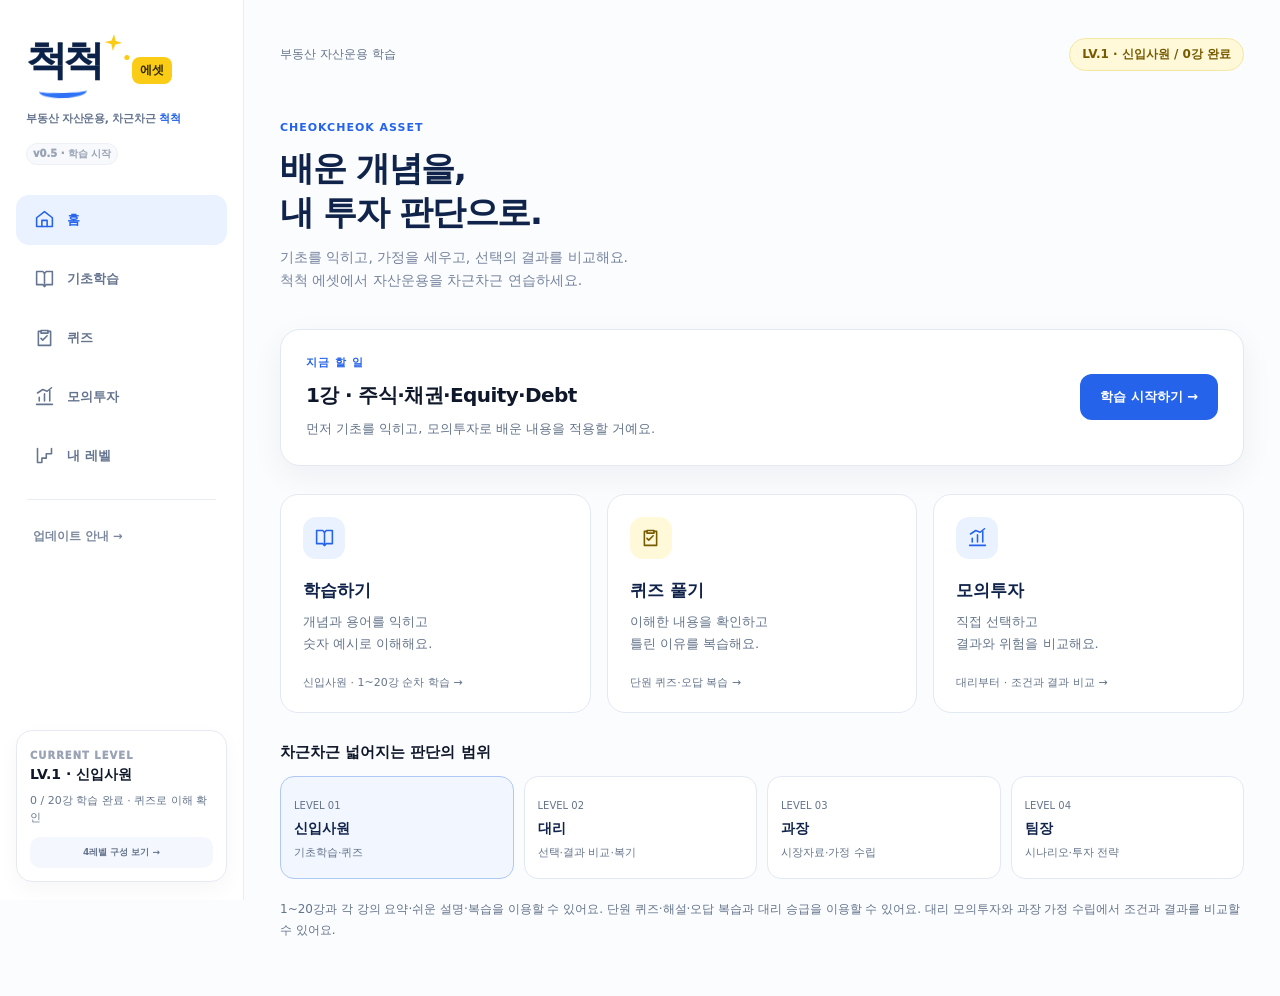
==== commit 87bfea87: "Publish v0.5: manager-level assumptions and comparable-building practice" ====
--- a/index.html
+++ b/index.html
@@ -1,5 +1,5 @@
 <!doctype html>
-<html lang="ko"><head><meta charset="utf-8"><meta name="viewport" content="width=device-width,initial-scale=1,viewport-fit=cover"><meta name="theme-color" content="#FBFCFE"><meta name="referrer" content="no-referrer"><meta http-equiv="Content-Security-Policy" content="default-src 'none'; script-src 'sha256-jkXPw4+/Y87IV+y0UbdwFt8Y0gS5nQ2MtJKzXIbJojc='; style-src 'sha256-PdTLGKATBwWkWicFtUTkUYs094KvkbKKAGqSCm3zvVk='; img-src data:; connect-src 'none'; object-src 'none'; base-uri 'none'; form-action 'none'"><meta name="description" content="척척 에셋: 기초학습에서 모의투자와 투자 판단까지 이어지는 부동산 자산운용 교육 프로그램."><title>척척 에셋</title><style>/* Reused from ckhckj2/Project-context: v2.css */
+<html lang="ko"><head><meta charset="utf-8"><meta name="viewport" content="width=device-width,initial-scale=1,viewport-fit=cover"><meta name="theme-color" content="#FBFCFE"><meta name="referrer" content="no-referrer"><meta http-equiv="Content-Security-Policy" content="default-src 'none'; script-src 'sha256-jJ6RBfvEfveKGkYTfikUlT0UskcKbnxi/8mzDTMfVvo='; style-src 'sha256-R+9PNZzAO7j1CCABQr8jJKckogIMU1aU289rt1HQVGI='; img-src data:; connect-src 'none'; object-src 'none'; base-uri 'none'; form-action 'none'"><meta name="description" content="척척 에셋: 기초학습에서 모의투자와 투자 판단까지 이어지는 부동산 자산운용 교육 프로그램."><title>척척 에셋</title><style>/* Reused from ckhckj2/Project-context: v2.css */
 :root{--bg:#F6F7FB;--surface:#fff;--ink:#26324A;--muted:#77819A;--line:#E5E9F2;--primary:#4C6FFF;--primarySoft:#EEF2FF;--green:#159A73;--greenSoft:#EAF8F3;--amber:#C98218;--amberSoft:#FFF6E6;--coral:#E77373;--coralSoft:#FFF0F0;--shadow:0 10px 30px rgba(42,58,91,.065)}
 *{box-sizing:border-box}html{scroll-behavior:smooth}body{margin:0;background:var(--bg);color:var(--ink);font-family:Inter,ui-sans-serif,system-ui,-apple-system,BlinkMacSystemFont,"Apple SD Gothic Neo","Noto Sans KR",sans-serif}button,input,select,textarea{font:inherit}button{cursor:pointer}button:focus-visible,input:focus-visible,select:focus-visible,textarea:focus-visible{outline:3px solid rgba(76,111,255,.18);outline-offset:2px}.hidden{display:none!important}
 #masterBar{display:none;margin:8px 10px 0;padding:10px 12px;border:1px solid #E5D69F;border-radius:16px;background:linear-gradient(90deg,#FFFBEB,#F7F2FF);box-shadow:0 8px 24px rgba(119,92,24,.06);align-items:center;gap:10px;flex-wrap:wrap}.certified #masterBar{display:flex}.master-copy{min-width:150px;margin-right:auto}.master-copy small{display:block;font-size:8.5px;letter-spacing:.11em;font-weight:950;color:#9B8140;margin-bottom:3px}.master-copy b{font-size:11.5px;color:#725C25}.master-levels{display:flex;gap:6px;flex-wrap:wrap}.master-levels button{border:1px solid #E6E1D3;background:#fff;color:#766F62;border-radius:999px;padding:8px 11px;font-size:10.5px;font-weight:900}.master-levels button.active{background:#5A62D7;color:#fff;border-color:#5A62D7}.master-levels button[data-level="5"].active{background:linear-gradient(135deg,#705BD2,#B58A2D);border-color:transparent}.master-note{width:100%;font-size:9.5px;color:#9A8E72;line-height:1.45}
@@ -89,17 +89,22 @@
 /* Stage 4 and public review mode. */
 .admin-banner{display:flex;align-items:center;justify-content:space-between;gap:18px;padding:18px 22px;border:1px solid #eed46d;background:#fff9d9;border-radius:15px;margin-bottom:24px;color:#785b00}.admin-banner b{font-size:14px}.admin-banner p{margin:6px 0 0;font-size:12px;line-height:1.7}.admin-banner button{flex-shrink:0}.admin-entry{margin-bottom:24px}.admin-entry h2{font-size:19px}.investment-fields{display:grid;grid-template-columns:1fr 1fr;gap:20px}.investment-form label{display:block;font-size:13px;font-weight:700;line-height:1.8;color:#354766}.investment-form input[type=number],.investment-form select,.investment-form textarea{display:block;box-sizing:border-box;width:100%;min-width:0;border:1px solid #d4dff0;border-radius:11px;background:#fff;color:#10234a;padding:13px;margin:8px 0 0;font:inherit;font-weight:500}.investment-form textarea{min-height:100px;resize:vertical}.investment-form input:focus-visible,.investment-form select:focus-visible,.investment-form textarea:focus-visible{outline:3px solid #2563eb;outline-offset:3px}.investment-full{margin:24px 0}.investment-operation{border:0;padding:0;margin:27px 0;min-width:0}.investment-operation legend{font-size:13px;font-weight:800;margin-bottom:12px;line-height:1.8}.investment-operation .quiz-option{display:flex;gap:13px;margin-bottom:12px;font-weight:400}.investment-form>.primary,.investment-form>.secondary{margin:12px 10px 0 0}.investment-assumptions{margin-top:24px;border-top:1px solid #e3e9f2;padding-top:18px}.investment-assumptions summary,.investment-cash summary,.investment-records summary{font-size:13px;color:#2563eb;font-weight:800;cursor:pointer;line-height:1.8}.investment-assumptions li{font-size:12px;line-height:1.9;margin:7px 0}.investment-metrics{display:grid;grid-template-columns:repeat(4,minmax(0,1fr));gap:12px;margin:24px 0}.investment-metrics>div{padding:20px;border:1px solid #cdddf7;background:#f1f6ff;border-radius:15px}.investment-metrics small{display:block;font-size:11px;color:#52627e;margin-bottom:12px;line-height:1.7}.investment-metrics b{display:block;font-size:22px;overflow-wrap:anywhere;color:#10234a}.investment-table-wrap{overflow-x:auto}.investment-table{border-collapse:collapse;width:100%;font-size:13px;line-height:1.8}.investment-table caption{text-align:left;font-size:11px;color:#64748b;margin:10px 0}.investment-table th,.investment-table td{padding:13px 12px;border-bottom:1px solid #e3e9f2;text-align:right;min-width:90px}.investment-table th:first-child{text-align:left;font-weight:650}.investment-table thead{background:#f6f9ff;color:#52627e}.investment-table td:last-child{background:#fffdf3;color:#785b00;font-weight:800}.investment-cash{margin:24px 0}.cashflow-list{list-style:none!important;padding:0!important;display:grid;gap:9px}.cashflow-list li{display:flex;gap:16px;padding:12px 15px;border:1px solid #e3e9f2;border-radius:11px;align-items:center}.cashflow-list span{width:65px;font-size:12px}.cashflow-list b{font-size:16px;color:#10234a;min-width:90px}.cashflow-list small{font-size:11px;color:#64748b;margin-left:auto}.investment-records{list-style:none;padding:0;display:grid;gap:14px}.investment-records h3{font-size:16px;line-height:1.7;margin:0}.investment-records button{margin-top:17px}.investment-records p{white-space:pre-wrap;overflow-wrap:anywhere}.form-error{color:#9c3f06!important;font-size:13px!important;line-height:1.8}.investment-future{margin-top:28px}.investment-future p{font-size:12px;line-height:1.9}.quiz-repeat{margin:10px 0 0 10px}
 @media(max-width:700px){.admin-banner{flex-direction:column;align-items:stretch;padding:18px}.investment-fields{grid-template-columns:1fr;gap:16px}.investment-metrics{grid-template-columns:1fr 1fr}.investment-metrics>div{padding:16px}.investment-metrics b{font-size:19px}.investment-table{font-size:12px}.investment-table th,.investment-table td{padding:11px 8px}.cashflow-list li{flex-wrap:wrap;gap:6px 15px}.cashflow-list small{flex-basis:100%;margin-left:80px}.investment-form>.primary,.investment-form>.secondary{width:100%;margin:12px 0 0}.quiz-repeat{margin:10px 0 0}}
+.investment-detail{margin:24px 0}.investment-detail>summary{color:#2563eb;font-size:14px;font-weight:800;line-height:1.8;cursor:pointer}.investment-detail[open]>summary{margin-bottom:18px}
+
+/* Stage 5: comparable cases and explicit assumptions. */
+.comparable-fieldset{border:0;padding:0;margin:24px 0;min-width:0}.comparable-fieldset legend{font-weight:800;margin-bottom:14px}.comparable-grid{display:grid;grid-template-columns:repeat(2,minmax(0,1fr));gap:16px}.comparable-card{margin:0;display:flex;flex-direction:column}.comparable-card dl{margin:10px 0}.comparable-card dl div{display:flex;justify-content:space-between;gap:14px;border-bottom:1px solid var(--line,#e2e8f0);padding:7px 0}.comparable-card dt{flex-shrink:0;color:var(--muted,#64748b)}.comparable-card dd{margin:0;text-align:right;font-weight:700}.comparable-choice{margin-top:auto;padding-top:12px;font-weight:700;display:flex;gap:10px;align-items:center}.comparable-choice input{width:18px;height:18px;accent-color:var(--primary)}.assumption-fields{display:grid;grid-template-columns:repeat(3,minmax(0,1fr));gap:20px}.assumption-fields>div{min-width:0}.assumption-fields textarea{min-height:140px}.assumption-fields .asset-footnote{min-height:60px}.comparable-card p,.investment-form label{overflow-wrap:anywhere}#view-assumptions>details{margin:22px 0}@media(max-width:900px){.assumption-fields{grid-template-columns:1fr}.assumption-fields .asset-footnote{min-height:0}}@media(max-width:640px){.comparable-grid{grid-template-columns:1fr}.comparable-card dl div{flex-wrap:wrap}.comparable-card dd{text-align:left}}
 </style></head>
-<body><a class="skip-link" href="#mainContent">본문으로 이동</a><div class="shell"><aside class="side"><div class="cc-side-brand"><div class="asset-brand"><div class="cc-logo" aria-label="척척"><div class="cc-wordmark">척척</div><span class="cc-smile"></span></div><span class="asset-tag">에셋</span></div><div class="cc-tagline">부동산 자산운용, 차근차근 <b>척척</b></div><span class="version">v0.4 · 학습 시작</span></div>
+<body><a class="skip-link" href="#mainContent">본문으로 이동</a><div class="shell"><aside class="side"><div class="cc-side-brand"><div class="asset-brand"><div class="cc-logo" aria-label="척척"><div class="cc-wordmark">척척</div><span class="cc-smile"></span></div><span class="asset-tag">에셋</span></div><div class="cc-tagline">부동산 자산운용, 차근차근 <b>척척</b></div><span class="version">v0.5 · 학습 시작</span></div>
 <nav class="nav" aria-label="주 메뉴"><button type="button" data-nav="home" data-view="home"><span data-icon="home"></span>홈</button><button type="button" data-nav="learn" data-view="learn"><span data-icon="learn"></span>기초학습</button><button type="button" data-nav="quiz" data-view="quiz"><span data-icon="quiz"></span>퀴즈</button><button type="button" data-nav="invest" data-view="invest"><span data-icon="invest"></span>모의투자</button><button type="button" data-nav="level" data-view="level"><span data-icon="level"></span>내 레벨</button></nav><div class="cc-side-divider"></div><div class="cc-side-subnav"><button type="button" data-view="roadmap">업데이트 안내 →</button></div><div class="level-mini"><small>CURRENT LEVEL</small><b id="currentLevel">LV.1 · 신입사원</b><p id="miniProgress">학습 시작 전 · 0 / 20강<br>종합 퀴즈로 승급할 수 있어요.</p><button type="button" data-view="level">4레벨 구성 보기 →</button></div></aside>
-<main class="main" id="mainContent"><div class="inner"><div class="mobile-head"><div class="mobile-brand"><div class="asset-brand"><div class="cc-logo" aria-label="척척"><div class="cc-wordmark">척척</div><span class="cc-smile"></span></div><span class="asset-tag">에셋</span></div></div><span class="version">v0.4</span></div><div class="asset-topline"><span>부동산 자산운용 학습</span><span class="stage-chip" id="stageProgress">LV.1 · 신입사원 / 학습 시작 전</span></div>
+<main class="main" id="mainContent"><div class="inner"><div class="mobile-head"><div class="mobile-brand"><div class="asset-brand"><div class="cc-logo" aria-label="척척"><div class="cc-wordmark">척척</div><span class="cc-smile"></span></div><span class="asset-tag">에셋</span></div></div><span class="version">v0.5</span></div><div class="asset-topline"><span>부동산 자산운용 학습</span><span class="stage-chip" id="stageProgress">LV.1 · 신입사원 / 학습 시작 전</span></div>
 <div id="adminBanner" class="admin-banner" hidden role="status"><div><b>관리자 모드 · 콘텐츠 검토</b><p>모든 수업·퀴즈·완성된 실습이 열려요. 검토 결과는 실제 학습 기록에 반영되지 않아요.</p></div><button id="adminExit" class="secondary" type="button">학습 모드로 돌아가기</button></div><section id="view-home" class="view active"><div class="hero"><span class="eyebrow">CHEOKCHEOK ASSET</span><h1 tabindex="-1">배운 개념을,<br>내 투자 판단으로.</h1><p class="lead">기초를 익히고, 가정을 세우고, 선택의 결과를 비교해요.<br>척척 에셋에서 자산운용을 차근차근 연습하세요.</p></div><div class="asset-next"><div><span class="eyebrow">지금 할 일</span><h2 id="homeNextTitle">1강부터 차근차근 시작해요</h2><p id="homeNextCopy">먼저 기초를 익히고, 모의투자로 배운 내용을 적용할 거예요.</p></div><button type="button" class="primary" id="homeLearningCta" data-view="learn">학습 시작하기 →</button></div>
 <div class="asset-grid"><button type="button" class="asset-card" data-view="learn"><span data-icon="learn"></span><b>학습하기</b><p>개념과 용어를 익히고<br>숫자 예시로 이해해요.</p><small>신입사원 · 1~20강 순차 학습 →</small></button><button type="button" class="asset-card" data-view="quiz"><span data-icon="quiz"></span><b>퀴즈 풀기</b><p>이해한 내용을 확인하고<br>틀린 이유를 복습해요.</p><small>단원 퀴즈·오답 복습 →</small></button><button type="button" class="asset-card" data-view="invest"><span data-icon="invest"></span><b>모의투자</b><p>직접 선택하고<br>결과와 위험을 비교해요.</p><small>대리부터 · 조건과 결과 비교 →</small></button></div>
-<h2 class="section-caption">차근차근 넓어지는 판단의 범위</h2><div class="asset-journey"><button type="button" class="journey-btn" data-view="level" data-level="0"><small>LEVEL 01</small><b>신입사원</b><span>기초학습·퀴즈</span></button><button type="button" class="journey-btn" data-view="level" data-level="1"><small>LEVEL 02</small><b>대리</b><span>선택·결과 비교·복기</span></button><button type="button" class="journey-btn" data-view="level" data-level="2"><small>LEVEL 03</small><b>과장</b><span>시장자료·가정 수립</span></button><button type="button" class="journey-btn" data-view="level" data-level="3"><small>LEVEL 04</small><b>팀장</b><span>시나리오·투자 전략</span></button></div><p class="asset-footnote">1~20강과 각 강의 요약·쉬운 설명·복습을 이용할 수 있어요. 단원 퀴즈·해설·오답 복습과 대리 승급을 이용할 수 있어요. 대리 모의투자에서 조건과 결과를 비교할 수 있어요.</p></section>
+<h2 class="section-caption">차근차근 넓어지는 판단의 범위</h2><div class="asset-journey"><button type="button" class="journey-btn" data-view="level" data-level="0"><small>LEVEL 01</small><b>신입사원</b><span>기초학습·퀴즈</span></button><button type="button" class="journey-btn" data-view="level" data-level="1"><small>LEVEL 02</small><b>대리</b><span>선택·결과 비교·복기</span></button><button type="button" class="journey-btn" data-view="level" data-level="2"><small>LEVEL 03</small><b>과장</b><span>시장자료·가정 수립</span></button><button type="button" class="journey-btn" data-view="level" data-level="3"><small>LEVEL 04</small><b>팀장</b><span>시나리오·투자 전략</span></button></div><p class="asset-footnote">1~20강과 각 강의 요약·쉬운 설명·복습을 이용할 수 있어요. 단원 퀴즈·해설·오답 복습과 대리 승급을 이용할 수 있어요. 대리 모의투자와 과장 가정 수립에서 조건과 결과를 비교할 수 있어요.</p></section>
 <section id="view-learn" class="view" hidden></section><section id="view-quiz" class="view" hidden></section>
 <section id="view-invest" class="view" hidden></section>
-<section id="view-level" class="view" hidden><header class="page-head"><span class="eyebrow">LEVEL PATH</span><h1 tabindex="-1">내 레벨</h1><p id="levelCurrentCopy">현재는 LV.1 · 신입사원이에요.</p><a class="quiz-lesson-link" href="#quiz">내 퀴즈 기록·승급 조건 보기 →</a></header><div class="asset-panel admin-entry"><span class="eyebrow">피드백을 위한 콘텐츠 검토</span><h2>전체 내용을 바로 살펴보세요</h2><p>학습 순서·승급 조건을 건너뛰고 수업·퀴즈·모의투자를 볼 수 있어요. 이 버튼은 공개된 콘텐츠 검토 기능이며 계정 관리 권한을 제공하지 않아요.</p><button id="adminToggle" class="secondary" type="button" aria-pressed="false">관리자 모드로 보기</button></div><div class="level-note">아래 버튼은 레벨별 구성 미리보기예요. 상위 레벨을 살펴봐도 실제 레벨이나 진도는 바뀌지 않아요.</div><div class="asset-tabs" role="group" aria-label="레벨별 구성 미리보기"><button type="button" data-preview-level="0" aria-pressed="true">신입사원</button><button type="button" data-preview-level="1" aria-pressed="false">대리</button><button type="button" data-preview-level="2" aria-pressed="false">과장</button><button type="button" data-preview-level="3" aria-pressed="false">팀장</button></div><div class="asset-panel" aria-live="polite"><div class="level-heading"><span class="level-number" id="levelNumber">01</span><h2 id="levelName">LV.1 · 신입사원</h2></div><p id="levelMotto" class="level-motto"></p><p id="levelPurpose"></p><ul id="levelFeatures"></ul><span class="status-label">신입사원 학습·퀴즈 · 대리 실습 제공</span><br><button type="button" class="secondary" id="levelCta">기초학습 구성 보기</button><p class="asset-footnote">대리 승급 조건은 20강 학습 완료와 종합 퀴즈 80점 이상이에요. 과장·팀장 승급은 해당 실습 업데이트에서 연결됩니다.</p></div></section>
-<section id="view-roadmap" class="view" hidden><header class="page-head"><span class="eyebrow">UPDATES</span><h1 tabindex="-1">업데이트 안내</h1><p>작동하는 단위로 완성하고, 확인하면서 넓혀가요.</p></header><div class="asset-panel"><h2>첫 버전까지 7단계</h2><ol class="roadmap-list"><li><strong>1</strong><span>기본 화면·블루와 옐로우·4레벨 메뉴</span><em>완료</em></li><li><strong>2</strong><span>20강 학습·요약·저장·순차 해금·복습</span><em>2-C 완료</em></li><li><strong>3</strong><span>퀴즈·해설·승급·오답 복습</span><em>완료</em></li><li><strong>4</strong><span>대리: 모의투자·선택과 결과 비교·복기</span><em>완료</em></li><li><strong>5</strong><span>과장: 비교 사례·가정과 근거 수립</span><em>예정</em></li><li><strong>6</strong><span>팀장: 시나리오·민감도 분석·투자 판단</span><em>예정</em></li><li><strong>7</strong><span>계산·저장·승급·모바일 통합 검증</span><em>예정</em></li></ol><p class="asset-footnote">2-A: 학습 화면과 1~4강 완료 · 2-B: 1~10강·같은 사례로 설명 개선 완료 · 2-C: 11~20강·20강 완료 후 복습 안내 완료</p><p class="asset-footnote">모의투자 학습의 ‘가정 → 계산 → 민감도 분석·투자 판단’ 3단계와 개발 업데이트 번호는 별개입니다.</p></div></section>
+<section id="view-assumptions" class="view" hidden></section>
+<section id="view-level" class="view" hidden><header class="page-head"><span class="eyebrow">LEVEL PATH</span><h1 tabindex="-1">내 레벨</h1><p id="levelCurrentCopy">현재는 LV.1 · 신입사원이에요.</p><a class="quiz-lesson-link" href="#quiz">내 퀴즈 기록·승급 조건 보기 →</a></header><div class="asset-panel admin-entry"><span class="eyebrow">피드백을 위한 콘텐츠 검토</span><h2>전체 내용을 바로 살펴보세요</h2><p>학습 순서·승급 조건을 건너뛰고 수업·퀴즈·모의투자·가정 수립을 볼 수 있어요. 이 버튼은 공개된 콘텐츠 검토 기능이며 계정 관리 권한을 제공하지 않아요.</p><button id="adminToggle" class="secondary" type="button" aria-pressed="false">관리자 모드로 보기</button></div><div class="level-note">아래 버튼은 레벨별 구성 미리보기예요. 상위 레벨을 살펴봐도 실제 레벨이나 진도는 바뀌지 않아요.</div><div class="asset-tabs" role="group" aria-label="레벨별 구성 미리보기"><button type="button" data-preview-level="0" aria-pressed="true">신입사원</button><button type="button" data-preview-level="1" aria-pressed="false">대리</button><button type="button" data-preview-level="2" aria-pressed="false">과장</button><button type="button" data-preview-level="3" aria-pressed="false">팀장</button></div><div class="asset-panel" aria-live="polite"><div class="level-heading"><span class="level-number" id="levelNumber">01</span><h2 id="levelName">LV.1 · 신입사원</h2></div><p id="levelMotto" class="level-motto"></p><p id="levelPurpose"></p><ul id="levelFeatures"></ul><span class="status-label">신입사원 학습·퀴즈 · 대리·과장 실습 제공</span><br><button type="button" class="secondary" id="levelCta">기초학습 구성 보기</button><p class="asset-footnote">대리 승급 조건은 20강 학습 완료와 종합 퀴즈 80점 이상이에요. 과장은 대리 모의투자의 판단·복기를 1회 기록한 뒤 승급 버튼으로 열어요. 팀장 실습은 다음 업데이트에서 연결됩니다.</p></div></section>
+<section id="view-roadmap" class="view" hidden><header class="page-head"><span class="eyebrow">UPDATES</span><h1 tabindex="-1">업데이트 안내</h1><p>작동하는 단위로 완성하고, 확인하면서 넓혀가요.</p></header><div class="asset-panel"><h2>첫 버전까지 7단계</h2><ol class="roadmap-list"><li><strong>1</strong><span>기본 화면·블루와 옐로우·4레벨 메뉴</span><em>완료</em></li><li><strong>2</strong><span>20강 학습·요약·저장·순차 해금·복습</span><em>2-C 완료</em></li><li><strong>3</strong><span>퀴즈·해설·승급·오답 복습</span><em>완료</em></li><li><strong>4</strong><span>대리: 모의투자·선택과 결과 비교·복기</span><em>완료</em></li><li><strong>5</strong><span>과장: 비교 사례·가정과 근거 수립</span><em>완료</em></li><li><strong>6</strong><span>팀장: 시나리오·민감도 분석·투자 판단</span><em>예정</em></li><li><strong>7</strong><span>계산·저장·승급·모바일 통합 검증</span><em>예정</em></li></ol><p class="asset-footnote">2-A: 학습 화면과 1~4강 완료 · 2-B: 1~10강·같은 사례로 설명 개선 완료 · 2-C: 11~20강·20강 완료 후 복습 안내 완료</p><p class="asset-footnote">모의투자 학습의 ‘가정 → 계산 → 민감도 분석·투자 판단’ 3단계와 개발 업데이트 번호는 별개입니다.</p></div></section>
 </div></main></div><nav class="bottom-nav" aria-label="모바일 주 메뉴"><button type="button" data-nav="home" data-view="home"><span data-icon="home"></span>홈</button><button type="button" data-nav="learn" data-view="learn"><span data-icon="learn"></span>학습</button><button type="button" data-nav="quiz" data-view="quiz"><span data-icon="quiz"></span>퀴즈</button><button type="button" data-nav="invest" data-view="invest"><span data-icon="invest"></span>모의투자</button><button type="button" data-nav="level" data-view="level"><span data-icon="level"></span>내 레벨</button></nav><noscript>화면 이동을 이용하려면 JavaScript를 허용해 주세요.</noscript><script>'use strict';
 // Stable lesson IDs are independent of presentation order and completion records.
 const curriculum = [
@@ -1663,6 +1668,63 @@
 if(typeof module!=='undefined')module.exports=Investment;
 
 'use strict';
+const Assumptions=(()=>{
+  const model=typeof module!=='undefined'?require('./investment'):Investment;
+  const KEY='cheokcheok.asset.assumptions.v1',area=20000;
+  const cases=[
+    {id:'A',name:'A · 같은 권역 오피스',rent:25000,vacancy:8,opex:10,area:20000,basis:'임대 가능 면적',source:'체결 계약 요약 · 3개월 전',note:'우리 건물처럼 준공 10년·보통 시설. 임대료는 무상 임대 기간을 반영한 실효 금액이에요.'},
+    {id:'B',name:'B · 신축 오피스',rent:28000,vacancy:6,opex:11,area:20000,basis:'임대 가능 면적',source:'체결 계약 요약 · 1개월 전',note:'같은 권역이지만 준공 2년·좋은 시설. 신축 프리미엄을 우리 건물에 그대로 적용해도 될까요?'},
+    {id:'C',name:'C · 외곽 오피스',rent:23000,vacancy:15,opex:9,area:20000,basis:'임대 가능 면적',source:'체결 계약 요약 · 6개월 전',note:'준공 12년으로 비슷하지만 역에서 더 멀어요. 입지와 조사 시점의 차이를 확인해야 해요.'},
+    {id:'D',name:'D · 중심 상업시설',rent:32000,vacancy:4,opex:12,area:20000,basis:'연면적 · 환산 자료 없음',source:'매물 광고 희망가 · 현재',note:'용도·면적 기준이 다르고 체결 가격도 아니에요. 단순 평균에 넣기 어렵고, 추가 자료가 필요해요.'}
+  ];
+  const baseline={rent:25000,vacancy:10,opex:10};
+  function normalize(raw){
+    if(!raw||typeof raw!=='object')throw Error('가정을 확인해 주세요.');
+    const n={};
+    for(const [key,min,max] of [['rent',10000,50000],['vacancy',0,40],['opex',3,20]]){
+      if(typeof raw[key]!=='number'||!Number.isFinite(raw[key])||raw[key]<min||raw[key]>max)throw Error('임대료·공실률·운영비의 입력 범위를 확인해 주세요.');n[key]=raw[key];
+    }return n;
+  }
+  function calculate(raw){
+    const input=normalize(raw),potential=area*input.rent*12/100000000,loss=potential*input.vacancy/100,revenue=potential-loss,noi=revenue-input.opex;
+    const equity=330,debt=700,interest=28,annual=noi-interest,netSale=378;
+    const flows=[-equity,annual,annual,annual+netSale],profit=annual*3+netSale-equity;
+    return {input,potential,loss,revenue,noi,equity,debt,interest,annual,netSale,flows,profit,irr:model.irr(flows)};
+  }
+  function record(raw){
+    const input=normalize(raw.input);
+    if(!Array.isArray(raw.refs)||!raw.refs.length||raw.refs.some(id=>!cases.some(c=>c.id===id)))throw Error('비교 자료를 하나 이상 선택해 주세요.');
+    const reasons={};for(const key of ['rent','vacancy','opex']){
+      const value=raw.reasons?.[key];if(typeof value!=='string'||value.trim().length<10||value.length>1000)throw Error('각 가정의 근거를 10~1,000자로 적어 주세요.');reasons[key]=value.trim();
+    }
+    if(typeof raw.reflection!=='string'||raw.reflection.trim().length<10||raw.reflection.length>1000)throw Error('결과 복기를 10~1,000자로 적어 주세요.');
+    return {input,refs:[...new Set(raw.refs)],reasons,reflection:raw.reflection.trim()};
+  }
+  function create(storage){
+    let state={version:1,promoted:false,records:[]},message='',writable=true;
+    function clean(raw){
+      if(!raw||raw.version!==1||typeof raw.promoted!=='boolean'||!Array.isArray(raw.records))throw Error('Invalid assumptions record');
+      const records=raw.records.flatMap(r=>{try{if(!r||typeof r.id!=='string'||r.id.length>100||!Number.isSafeInteger(r.time)||r.time<0)return [];return [{...record(r),id:r.id,time:r.time}];}catch(e){return [];}}).sort((a,b)=>a.time-b.time||a.id.localeCompare(b.id)).slice(-20);
+      return {version:1,promoted:raw.promoted,records};
+    }
+    const read=()=>{const value=storage.getItem(KEY);return value===null?{version:1,promoted:false,records:[]}:clean(JSON.parse(value));};
+    const merge=(a,b)=>clean({version:1,promoted:a.promoted||b.promoted,records:[...new Map([...a.records,...b.records].map(r=>[r.id,r])).values()]});
+    try{state=read();}catch(e){writable=false;message='가정 기록을 읽지 못했어요. 기존 기록은 덮어쓰지 않고 이번 방문에만 유지해요.';}
+    function sync(){if(writable)try{state=merge(state,read());}catch(e){writable=false;message='저장소를 읽지 못해 이번 방문의 기록만 유지해요.';}return state;}
+    function save(next){if(writable)try{next=merge(read(),next);storage.setItem(KEY,JSON.stringify(next));}catch(e){writable=false;message='가정 기록을 저장하지 못했어요. 새로고침하면 이번 기록이 사라질 수 있어요.';}state=next;}
+    return {get state(){return state;},get message(){return message;},sync,
+      promote(eligible){sync();if(!eligible)return false;if(!state.promoted)save({...state,promoted:true});return true;},
+      add(raw){sync();let r;try{r=record(raw);}catch(e){return false;}
+        const time=Math.max(Date.now(),...state.records.map(r=>r.time+1)),id=typeof crypto!=='undefined'&&crypto.randomUUID?crypto.randomUUID():time.toString(36)+'-'+Math.random().toString(36).slice(2);
+        save(merge(state,{...state,records:[{...r,id,time}]}));return true;
+      }
+    };
+  }
+  return {KEY,area,cases,baseline,normalize,calculate,record,create};
+})();
+if(typeof module!=='undefined')module.exports=Assumptions;
+
+'use strict';
 // Authored from the existing synthetic lesson cases; amounts use the same units as the lessons.
 const quizQuestions = [
   {
@@ -3586,7 +3648,7 @@
 function renderQuizHub(notice=''){
   quizProgress.sync();
   const wrong=quizProgress.wrong(quizCompleted()),count=Object.keys(quizProgress.state.results).filter(id=>id!=='final').length;
-  quizView.innerHTML=quizHeader('퀴즈','수업에서 본 사례로 확인하고, 헷갈린 부분을 다시 풀어요.')+(notice?'<p class="lesson-note" role="status">'+escapeText(notice)+'</p>':'')+promotionPanel()+'<div class="quiz-summary"><div><small>단원 퀴즈 응시</small><b>'+count+' / 20강</b></div><div><small>남은 오답</small><b>'+wrong.length+'문제</b></div><button class="secondary" data-quiz-action="review" '+(wrong.length?'':'disabled')+'>오답 다시 풀기 →</button></div>'+quizNotice()+'<h2 class="section-caption">단원별 퀴즈 · 각 3문제</h2><p class="asset-footnote">해당 수업을 완료하면 열려요. 풀이와 해설을 반복해도 기존 학습 진도는 바뀌지 않아요.</p><ol class="lesson-list quiz-list">'+curriculum.map(l=>{
+  quizView.innerHTML=quizHeader('퀴즈','수업에서 본 사례로 확인하고, 헷갈린 부분을 다시 풀어요.')+(notice?'<p class="lesson-note" role="status">'+escapeText(notice)+'</p>':'')+promotionPanel()+'<div class="quiz-summary"><div><small>단원 퀴즈 응시</small><b>'+count+' / 20강</b></div><div><small>남은 오답</small><b>'+wrong.length+'문제</b></div><button class="secondary" data-quiz-action="review" '+(wrong.length?'':'disabled')+'>오답 다시 풀기 →</button></div>'+quizNotice()+'<h2 class="section-caption">단원별 퀴즈 · 각 3문제</h2><p class="asset-footnote">'+(ReviewMode.enabled?'관리자 모드에서는 모든 단원 퀴즈를 바로 검토할 수 있어요.':'해당 수업을 완료하면 열려요. 풀이와 해설을 반복해도 기존 학습 진도는 바뀌지 않아요.')+'</p><ol class="lesson-list quiz-list">'+curriculum.map(l=>{
     const id='lesson-'+l.number,open=quizProgress.available(id,quizCompleted()),r=quizProgress.state.results[id];
     return '<li><button class="lesson-row '+(open?'open':'locked')+'" data-start-quiz="'+id+'" '+(open?'':'disabled')+'><span class="lesson-number">'+String(l.number).padStart(2,'0')+'</span><span class="lesson-row-copy"><b>'+escapeText(l.title)+'</b><small>'+(r?'최근 '+r.latest.correct+'/3 · 최고 '+r.best.correct+'/3':'수업의 개념·숫자·판단을 확인해요.')+'</small></span><span class="lesson-state">'+(open?r?'다시 풀기':'퀴즈 풀기':'수업 완료 후')+'</span></button></li>';
   }).join('')+'</ol>';
@@ -3661,7 +3723,7 @@
       const calc=Investment.calculate(r.input);
       return '<li class="asset-panel"><span class="status-label">'+(r.decision==='invest'?'투자 검토':'보류')+' · '+escapeText(new Date(r.time).toLocaleDateString('ko-KR'))+'</span><h3>가격 '+money(r.input.price)+' · 대출 '+r.input.ltv+'% · '+r.input.years+'년 보유</h3><p>총 손익 '+money(calc.profit)+'억 · 연 IRR '+percent(calc.irr)+'</p><details><summary>판단·복기 읽기</summary><p><b>처음 판단:</b> '+escapeText(r.reason)+'</p><p><b>결과를 본 뒤:</b> '+escapeText(r.reflection)+'</p></details><button class="secondary" data-invest-record="'+escapeText(r.id)+'" '+(open?'':'disabled')+'>이 조건으로 다시 비교하기 →</button></li>';
     }).join('')+'</ol>':'<p class="asset-footnote">결과를 보고 판단과 복기를 남기면 여기서 다시 확인할 수 있어요.</p>')+
-    '<div class="level-note investment-future"><b>다음 실습 구성도 살펴보세요</b><p>과장: 비교 건물 자료로 임대료·공실률·운영비 가정 세우기 · 5단계 예정<br>팀장: 금리·공실·공사비 시나리오와 투자 전략 · 6단계 예정</p><a class="quiz-lesson-link" href="#level">4레벨 구성·관리자 모드 보기 →</a></div>';
+    '<div class="level-note investment-future"><b>다음 실습 구성도 살펴보세요</b><p>과장: 비교 건물 자료로 임대료·공실률·운영비 가정 세우기 · 실습 제공<br>팀장: 금리·공실·공사비 시나리오와 투자 전략 · 6단계 예정</p><a class="quiz-lesson-link" href="#assumptions">과장 가정 수립 실습 보기 →</a><br><a class="quiz-lesson-link" href="#level">4레벨 구성·관리자 모드 보기 →</a></div>';
 }
 function startInvestment(raw=Investment.baseline){if(!investOpen()){renderInvestmentHub();return;}investmentSession={input:Investment.normalize(raw),decision:'hold',reason:ReviewMode.enabled?'기준안과 조건 변경의 영향을 비교하기 위한 검토입니다.':'',reflection:'',result:null,saved:false};renderInvestmentForm();}
 function renderInvestmentForm(focus=true){
@@ -3678,13 +3740,14 @@
   if(r.input.operation==='improve')lines.push('시설 개선에는 처음 20억이 더 들어가요. 연 NOI는 5억 늘어난다는 가정이에요. '+r.input.years+'년 동안 추가 NOI는 '+money(5*r.input.years)+'억이므로 개선비와 보유 기간을 함께 봐요. 실제 임대 효과는 별도 확인해야 해요.');
   if(r.input.years!==b.input.years)lines.push('기준안은 3년, 내 선택은 '+r.input.years+'년이에요. 더 오래 받은 임대수입을 더 좋은 연간 성과라고 바로 읽으면 안 돼요.');
   if(r.equity!==b.equity)lines.push('처음 필요한 내 돈은 '+money(b.equity)+'억 → '+money(r.equity)+'억, 매년 남는 돈은 '+money(b.annual)+'억 → '+money(r.annual)+'억이에요.');
+  if(r.input.years===b.input.years&&r.profit!==b.profit&&r.irr!==null)lines.push('전체 손익은 '+money(b.profit)+'억 → '+money(r.profit)+'억, 연 IRR은 '+percent(b.irr)+' → '+percent(r.irr)+'예요. 이익 금액과 넣은 돈에 대한 수익률을 함께 읽어보세요.');
   if(!lines.length)lines.push('먼저 이 기준안의 돈 흐름을 읽어보세요. 조건을 다시 바꿔 보면 비용·회수금·수익률 중 무엇이 달라졌는지 비교할 수 있어요.');
   return '<div class="lesson-note"><b>숫자를 말로 풀어보면</b>'+lines.map(t=>'<p>'+escapeText(t)+'</p>').join('')+'</div>';
 }
 function renderInvestmentResults(focus=true){
   const s=investmentSession,r=s.result,b=Investment.calculate(Investment.baseline);
   const row=(label,a,c,suffix='억')=>'<tr><th scope="row">'+label+'</th><td>'+a+suffix+'</td><td>'+c+suffix+'</td></tr>';
-  investmentView.innerHTML='<button class="text-button" data-invest-action="edit">← 조건 다시 바꾸기</button>'+investmentHeader('02 · 내 선택은 무엇을 바꿨을까요?','기준안과 같은 계산 방식으로 비교해요. 숫자가 좋게 나와도 생략한 위험을 확인해야 해요.')+'<div class="investment-metrics"><div><small>처음 필요한 내 돈</small><b>'+money(r.equity)+'억</b></div><div><small>매년 이자 후 현금</small><b>'+money(r.annual)+'억</b></div><div><small>전체 자기자본 손익</small><b>'+money(r.profit)+'억</b></div><div><small>연 자기자본 IRR</small><b>'+percent(r.irr)+'</b></div></div><div class="asset-panel"><h2>기준안 ↔ 내 선택</h2><div class="investment-table-wrap"><table class="investment-table"><caption>같은 금액 단위로 각 투자안의 보유 기간에 따라 계산한 결과</caption><thead><tr><th scope="col">항목</th><th scope="col">기준안 · 3년</th><th scope="col">내 선택 · '+r.input.years+'년</th></tr></thead><tbody>'+row('매입가격',money(b.input.price),money(r.input.price))+row('대출 원금',money(b.debt),money(r.debt))+row('초기 거래비',money(b.buyCost),money(r.buyCost))+row('초기 시설 개선비','0',money(Investment.operations[r.input.operation].upfront))+row('처음 넣는 자기자본',money(b.equity),money(r.equity))+row('연 NOI',money(b.noi),money(r.noi))+row('연 이자',money(b.interest),money(r.interest))+row('연 운영 현금 · 이자 후',money(b.annual),money(r.annual))+row('매각가격',money(b.input.sale),money(r.input.sale))+row('매각 비용',money(b.exitCost),money(r.exitCost))+row('매각 시 대출 상환 후 금액',money(b.netSale),money(r.netSale))+row('전체 자기자본 손익',money(b.profit),money(r.profit))+row('전체 자기자본 단순 수익률',percent(b.returnOnEquity),percent(r.returnOnEquity),'')+row('연 IRR',percent(b.irr),percent(r.irr),'')+'</tbody></table></div><p class="asset-footnote">보유 기간이 다르면 전체 손익을 같은 기간의 성과로 읽으면 안 돼요. 단순 수익률은 연 수익률이 아니에요.</p></div><div class="asset-panel investment-cash"><h2>내 주머니에서 오간 돈</h2><ol class="cashflow-list">'+r.flows.map((v,n)=>'<li><span>'+(!n?'처음':n+'년 말')+'</span><b>'+money(v)+'억</b><small>'+(!n?'매입·비용·개선비 − 대출':n===r.input.years?'운영 현금 + 매각 순회수':'운영 현금 · 전액 분배')+'</small></li>').join('')+'</ol><div class="calc-line">'+money(r.annual)+' × '+r.input.years+'년 + '+money(r.netSale)+' − '+money(r.equity)+' = 손익 '+money(r.profit)+'억</div><details><summary>더 쉽게 설명해줘</summary><p>처음에는 내 주머니에서 '+money(r.equity)+'억이 나가요. 매년 운영에서 '+money(r.noi)+'억이 남고, 이자 '+money(r.interest)+'억을 내면 '+money(r.annual)+'억이 남아요.</p><p>마지막에는 건물을 '+money(r.input.sale)+'억에 팔아요. 비용 '+money(r.exitCost)+'억과 대출 '+money(r.debt)+'억을 처리한 금액은 '+money(r.netSale)+'억이에요.'+(r.netSale<0?' 음수이므로 더 넣어야 할 돈이 있다는 뜻이에요.':'')+'</p><p>중간에 받은 돈과 마지막 회수금을 더한 뒤, 처음 넣은 돈을 빼면 전체 손익이에요. 마지막 해 운영 현금은 이미 연간 합계에 포함돼요.</p></details>'+investmentAssumptions()+'</div><div class="lesson-note"><b>이 결과에서 확인할 위험</b><ul>'+r.warnings.map(w=>'<li>'+escapeText(w)+'</li>').join('')+'<li>매각가 '+money(r.input.sale)+'억과 임대수입은 확정 결과가 아닌 가정이에요. 실제 근거를 확인해야 해요.</li></ul>'+(r.irr===null?'<p>유입금이 없거나 현금흐름 부호가 여러 번 바뀌는 경우에는 단일 IRR을 표시하지 않아요. 연간 현금과 부족액을 먼저 보세요.</p>':'')+'</div><form id="investmentReflection" class="asset-panel investment-form"><span class="eyebrow">03 · 판단 복기</span><h2>결과를 본 뒤 무엇을 더 확인할까요?</h2><p><b>처음 판단:</b> '+(s.decision==='invest'?'투자 검토':'보류')+' · '+escapeText(s.reason)+'</p><label class="investment-full">판단을 유지하거나 바꾸는 이유 · 10자 이상<textarea name="reflection" minlength="10" maxlength="1000" required placeholder="예: 현금은 늘었지만 추가 자기자본이 필요해요. 실제 매각가격의 근거도 확인하겠어요.">'+escapeText(s.reflection)+'</textarea></label><p id="investmentError" class="form-error" role="alert"></p><button class="primary" type="submit" '+(s.saved?'disabled':'')+'>'+(s.saved?'복기 기록 완료':ReviewMode.enabled?'검토용 복기 남기기':'판단·복기 기록하기')+' →</button><button class="secondary" type="button" data-invest-action="hub">내 투자 기록 보기 →</button></form>'+investmentNotice();
+  investmentView.innerHTML='<button class="text-button" data-invest-action="edit">← 조건 다시 바꾸기</button>'+investmentHeader('02 · 내 선택은 무엇을 바꿨을까요?','기준안과 같은 계산 방식으로 비교해요. 숫자가 좋게 나와도 생략한 위험을 확인해야 해요.')+'<div class="investment-metrics"><div><small>처음 필요한 내 돈</small><b>'+money(r.equity)+'억</b></div><div><small>매년 이자 후 현금</small><b>'+money(r.annual)+'억</b></div><div><small>전체 자기자본 손익</small><b>'+money(r.profit)+'억</b></div><div><small>연 자기자본 IRR</small><b>'+percent(r.irr)+'</b></div></div><details class="asset-panel investment-detail"><summary>기준안과 내 선택 · 상세 비교표</summary><div class="investment-table-wrap"><table class="investment-table"><caption>같은 금액 단위로 각 투자안의 보유 기간에 따라 계산한 결과</caption><thead><tr><th scope="col">항목</th><th scope="col">기준안 · 3년</th><th scope="col">내 선택 · '+r.input.years+'년</th></tr></thead><tbody>'+row('매입가격',money(b.input.price),money(r.input.price))+row('대출 원금',money(b.debt),money(r.debt))+row('초기 거래비',money(b.buyCost),money(r.buyCost))+row('초기 시설 개선비','0',money(Investment.operations[r.input.operation].upfront))+row('처음 넣는 자기자본',money(b.equity),money(r.equity))+row('연 NOI',money(b.noi),money(r.noi))+row('연 이자',money(b.interest),money(r.interest))+row('연 운영 현금 · 이자 후',money(b.annual),money(r.annual))+row('매각가격',money(b.input.sale),money(r.input.sale))+row('매각 비용',money(b.exitCost),money(r.exitCost))+row('매각 시 대출 상환 후 금액',money(b.netSale),money(r.netSale))+row('전체 자기자본 손익',money(b.profit),money(r.profit))+row('전체 자기자본 단순 수익률',percent(b.returnOnEquity),percent(r.returnOnEquity),'')+row('연 IRR',percent(b.irr),percent(r.irr),'')+'</tbody></table></div><p class="asset-footnote">보유 기간이 다르면 전체 손익을 같은 기간의 성과로 읽으면 안 돼요. 단순 수익률은 연 수익률이 아니에요.</p></details>'+investmentComparison(r,b)+'<div class="asset-panel investment-cash"><h2>내 주머니에서 오간 돈</h2><ol class="cashflow-list">'+r.flows.map((v,n)=>'<li><span>'+(!n?'처음':n+'년 말')+'</span><b>'+money(v)+'억</b><small>'+(!n?'매입·비용·개선비 − 대출':n===r.input.years?'운영 현금 + 매각 순회수':'운영 현금 · 전액 분배')+'</small></li>').join('')+'</ol><div class="calc-line">'+money(r.annual)+' × '+r.input.years+'년 + '+money(r.netSale)+' − '+money(r.equity)+' = 손익 '+money(r.profit)+'억</div><details><summary>더 쉽게 설명해줘</summary><p>처음에는 내 주머니에서 '+money(r.equity)+'억이 나가요. 매년 운영에서 '+money(r.noi)+'억이 남고, 이자 '+money(r.interest)+'억을 내면 '+money(r.annual)+'억이 남아요.</p><p>마지막에는 건물을 '+money(r.input.sale)+'억에 팔아요. 비용 '+money(r.exitCost)+'억과 대출 '+money(r.debt)+'억을 처리한 금액은 '+money(r.netSale)+'억이에요.'+(r.netSale<0?' 음수이므로 더 넣어야 할 돈이 있다는 뜻이에요.':'')+'</p><p>중간에 받은 돈과 마지막 회수금을 더한 뒤, 처음 넣은 돈을 빼면 전체 손익이에요. 마지막 해 운영 현금은 이미 연간 합계에 포함돼요.</p></details>'+investmentAssumptions()+'</div><div class="lesson-note"><b>이 결과에서 확인할 위험</b><ul>'+r.warnings.map(w=>'<li>'+escapeText(w)+'</li>').join('')+'<li>매각가 '+money(r.input.sale)+'억과 임대수입은 확정 결과가 아닌 가정이에요. 실제 근거를 확인해야 해요.</li></ul>'+(r.irr===null?'<p>유입금이 없거나 현금흐름 부호가 여러 번 바뀌는 경우에는 단일 IRR을 표시하지 않아요. 연간 현금과 부족액을 먼저 보세요.</p>':'')+'</div><form id="investmentReflection" class="asset-panel investment-form"><span class="eyebrow">03 · 판단 복기</span><h2>결과를 본 뒤 무엇을 더 확인할까요?</h2><p><b>처음 판단:</b> '+(s.decision==='invest'?'투자 검토':'보류')+' · '+escapeText(s.reason)+'</p><label class="investment-full">판단을 유지하거나 바꾸는 이유 · 10자 이상<textarea name="reflection" minlength="10" maxlength="1000" required placeholder="예: 현금은 늘었지만 추가 자기자본이 필요해요. 실제 매각가격의 근거도 확인하겠어요.">'+escapeText(s.reflection)+'</textarea></label><p id="investmentError" class="form-error" role="alert"></p><button class="primary" type="submit" '+(s.saved?'disabled':'')+'>'+(s.saved?'복기 기록 완료':ReviewMode.enabled?'검토용 복기 남기기':'판단·복기 기록하기')+' →</button><button class="secondary" type="button" data-invest-action="hub">내 투자 기록 보기 →</button></form>'+investmentNotice();
   if(focus){window.scrollTo({top:0,behavior:'instant'});investmentView.querySelector('h1').focus({preventScroll:true});}
 }
 investmentView.addEventListener('input',event=>{
@@ -3718,19 +3781,85 @@
 }
 
 'use strict';
+const assumptionsView=document.getElementById('view-assumptions');
+const assumptionsProgress=Assumptions.create({getItem:k=>window.localStorage.getItem(k),setItem:(k,v)=>window.localStorage.setItem(k,v)});
+const reviewAssumptionsProgress=Assumptions.create({getItem:()=>null,setItem(){}});
+let assumptionsSession=null;
+const assumptionStore=()=>ReviewMode.enabled?reviewAssumptionsProgress:assumptionsProgress;
+const managerEligible=()=>earnedQuizProgress.level(progress.state.completed)>=2&&investmentProgress.records.length>0;
+const managerEarned=()=>managerEligible()&&assumptionsProgress.state.promoted;
+const assumptionsOpen=()=>ReviewMode.enabled||managerEarned();
+const assumptionHeader=(title,copy)=>'<header class="page-head"><span class="eyebrow">ASSUMPTION PRACTICE · LV.3</span><h1 tabindex="-1">'+escapeText(title)+'</h1><p>'+escapeText(copy)+'</p></header>';
+const assumptionNotice=()=>'<p class="storage-note" role="status">'+escapeText(ReviewMode.enabled?'관리자 검토용 기록이에요. 실제 레벨·진도·실습 기록에는 반영되지 않아요.':assumptionStore().message||'가정·근거·복기 최근 20건을 이 기기·브라우저에 저장해요.')+'</p>';
+function assumptionLimits(){return '<details class="investment-assumptions"><summary>자료·단위·계산 조건 확인하기</summary><ul><li>모든 건물과 자료는 교육용 가상 사례예요. 실제 시세 조회나 자동 예측 기능은 아니에요.</li><li>우리 건물은 같은 권역의 준공 10년 오피스이고, 임대 가능 면적은 20,000㎡예요. 임대료 단위는 월 원/㎡, 운영비는 연 억 원이에요.</li><li>임대료는 무상 임대 기간을 반영한 실효 임대료예요. 보증금 효과·추가 인센티브·임차인 미납은 별도로 계산하지 않아요.</li><li>각 층·호실의 단위 임대료가 같다고 가정해 면적 공실률을 수입 손실률과 같게 계산해요. 실제로 임대료가 다른 층이 비면 두 비율은 달라져요.</li><li>운영비에는 관리·보험·통상 수선을 넣고 이자·거래비·대규모 개선비는 제외해요. 공실이 늘어도 고정 관리비는 자동으로 줄지 않아요.</li><li>가정 비교에서는 가격 1,000억·대출 700억·금리 4%·3년 보유·매각가 1,100억을 같게 유지해요. 매입비 30억·매각비 22억은 학습용 고정 가정이에요.</li><li>연 임대료·공실·운영비는 3년 내내 같고 연말에 전액 분배한다고 가정해요. 세금·대출 수수료·재대출·매각 지연은 생략해요.</li></ul></details>';}
+function comparableCards(selected=[]){return '<div class="comparable-grid">'+Assumptions.cases.map(c=>'<article class="asset-panel comparable-card"><span class="status-label">교육용 가상 자료 '+c.id+'</span><h3>'+c.name+'</h3><dl><div><dt>월 임대료</dt><dd>'+money(c.rent)+'원/㎡</dd></div><div><dt>면적 공실률</dt><dd>'+c.vacancy+'%</dd></div><div><dt>연 운영비</dt><dd>'+c.opex+'억</dd></div><div><dt>면적</dt><dd>20,000㎡ · '+c.basis+'</dd></div></dl><p><b>'+c.source+'</b></p><p>'+c.note+'</p><label class="comparable-choice"><input type="checkbox" name="refs" value="'+c.id+'" '+(selected.includes(c.id)?'checked':'')+'> 내 판단에 참고하기</label></article>').join('')+'</div>';}
+function renderAssumptionsHub(notice=''){
+  investmentProgress.sync();assumptionStore().sync();
+  assumptionsView.innerHTML=assumptionHeader('가정 수립','얼마를 벌고, 얼마나 비고, 얼마를 쓸까요? 주변 건물 자료를 읽고 내 숫자의 이유를 세워요.')+(notice?'<p class="lesson-note" role="status">'+escapeText(notice)+'</p>':'')+
+    '<div class="asset-panel"><span class="status-label">'+(ReviewMode.enabled?'관리자 검토 · 바로 체험':managerEarned()?'LV.3 · 과장 실습':'과장 실습을 열어봐요')+'</span><h2>숫자를 고르기 전에 자료부터</h2><p>대리 실습에서는 연 임대수입이 주어졌어요. 이번에는 우리 건물의 임대료·공실률·운영비를 직접 가정해 그 수입을 만들어봐요.</p><div class="flow-list"><div><small>01 · 자료 읽기</small><b>비슷한 건물인가요?</b></div><div><small>02 · 가정과 근거</small><b>왜 이 숫자인가요?</b></div><div><small>03 · 결과와 복기</small><b>무엇을 더 확인할까요?</b></div></div>'+
+    (assumptionsOpen()?'<button class="primary" data-assumption-action="start">비교 자료 보고 가정 세우기 →</button>':managerEligible()?'<p>대리 모의투자에서 판단·복기를 1회 남겼어요. 다음 실습을 열 수 있어요.</p><button class="primary" data-assumption-action="promote">과장으로 승급하고 실습 열기 →</button>':'<p>20강·종합 퀴즈로 대리 승급 후, 모의투자에서 판단과 복기를 1회 기록하면 열려요. 관리자 모드에서는 바로 검토할 수 있어요.</p><a class="quiz-lesson-link" href="#invest">대리 모의투자 보기 →</a>')+assumptionLimits()+'</div>'+assumptionNotice()+
+    '<h2 class="section-caption">내 가정과 근거 기록</h2>'+(assumptionStore().state.records.length?'<ol class="investment-records">'+[...assumptionStore().state.records].reverse().map(r=>{const c=Assumptions.calculate(r.input);return '<li class="asset-panel"><span class="status-label">'+escapeText(new Date(r.time).toLocaleDateString('ko-KR'))+'</span><h3>월 '+money(r.input.rent)+'원/㎡ · 공실 '+money(r.input.vacancy)+'%</h3><p>연 운영비 '+money(r.input.opex)+'억 · NOI '+money(c.noi)+'억 · 연 IRR '+percent(c.irr)+'</p><details><summary>가정·근거·복기 읽기</summary><p>참고 자료: '+r.refs.join(', ')+'</p>'+['rent','vacancy','opex'].map((key,n)=>'<p><b>'+['임대료','공실률','운영비'][n]+':</b> '+escapeText(r.reasons[key])+'</p>').join('')+'<p><b>복기:</b> '+escapeText(r.reflection)+'</p></details><button class="secondary" data-assumption-record="'+escapeText(r.id)+'" '+(assumptionsOpen()?'':'disabled')+'>이 가정 다시 비교하기 →</button></li>';}).join('')+'</ol>':'<p class="asset-footnote">가정과 복기를 기록하면 여기서 언제든 다시 읽고 비교할 수 있어요.</p>')+'<div class="level-note"><b>다음은 팀장 실습</b><p>금리·공실·공사비 시나리오와 투자 전략은 6단계에서 이어갈 거예요.</p></div>';
+}
+function startAssumptions(record=null){if(!assumptionsOpen()){renderAssumptionsHub();return;}assumptionsSession={input:{...(record?.input||Assumptions.baseline)},refs:[...(record?.refs||[])],reasons:{rent:'',vacancy:'',opex:'',...(record?.reasons||{})},reflection:'',result:null,saved:false};renderAssumptionsForm();}
+function renderAssumptionsForm(focus=true){
+  if(!assumptionsOpen()||!assumptionsSession){renderAssumptionsHub();return;}
+  const s=assumptionsSession;
+  const field=(key,label,min,max,step,hint)=>'<div><label>'+label+'<input type="number" name="'+key+'" min="'+min+'" max="'+max+'" step="'+step+'" value="'+s.input[key]+'" required></label><p class="asset-footnote">'+hint+'</p><label>이 가정의 근거 · 10자 이상<textarea name="'+key+'Reason" minlength="10" maxlength="1000" required placeholder="참고한 건물, 우리 건물과의 차이, 추가로 확인할 자료를 적어보세요.">'+escapeText(s.reasons[key])+'</textarea></label></div>';
+  assumptionsView.innerHTML='<button class="text-button" data-assumption-action="hub">← 가정 기록</button>'+assumptionHeader('01 · 자료를 보고 내 가정을 세워요','우리 건물: 같은 권역 · 준공 10년 · 보통 시설 · 임대 가능 면적 20,000㎡')+'<form id="assumptionsForm"><fieldset class="comparable-fieldset"><legend>어떤 자료를 참고할까요? · 하나 이상 선택</legend>'+comparableCards(s.refs)+'</fieldset><details class="asset-panel"><summary>더 쉽게 설명해줘</summary><p>옆 건물 임대료가 비싸다고 우리 건물도 그만큼 받을 수 있을까요? 옆 건물이 더 새롭고 역에 가까우면 같은 가격을 받기 어려울 수 있어요.</p><p>A는 우리 건물과 많이 닮았고, B는 더 새로워요. C는 입지가 달라요. D는 오피스도 아니고 광고 가격이에요. 자료마다 쓸 수 있는 이유와 조심할 이유를 먼저 찾아봐요.</p><p>공실 10%는 이 연습에서 받을 수 있는 임대료 중 10%를 못 받는다는 뜻이에요. 비어 있어도 경비원·보험·관리 비용이 모두 없어지는 것은 아니에요.</p></details><div class="asset-panel investment-form"><h2>내 숫자와 이유를 함께 적어요</h2><p>아래는 연습 출발점이에요. 정답이나 자동 예측 결과가 아니에요. 각 값은 자료를 비교해 직접 바꿀 수 있어요.</p><div class="assumption-fields">'+field('rent','실효 월 임대료 · 원/㎡',10000,50000,100,'무상 임대 기간 반영 · 면적 기준이 같은 계약과 비교해요.')+field('vacancy','가정한 면적 공실률 · %',0,40,.1,'이 건물은 호실별 단위 임대료가 같아 수입 손실률도 같다고 가정해요.')+field('opex','연 운영비 · 억 원',3,20,.1,'공실과 무관한 고정 비용도 있어요. 이자와 거래비는 여기 넣지 않아요.')+'</div>'+assumptionLimits()+'<p id="assumptionsError" class="form-error" role="alert"></p><button class="primary" type="submit">내 가정을 모의투자에 반영하기 →</button></div></form>'+assumptionNotice();
+  if(focus){window.scrollTo({top:0,behavior:'instant'});assumptionsView.querySelector('h1').focus({preventScroll:true});}
+}
+function renderAssumptionsResult(focus=true){
+  const s=assumptionsSession,r=s.result,b=Assumptions.calculate(Assumptions.baseline);
+  const row=(label,key)=>'<tr><th scope="row">'+label+'</th><td>'+money(b[key])+'억</td><td>'+money(r[key])+'억</td></tr>';
+  assumptionsView.innerHTML='<button class="text-button" data-assumption-action="edit">← 가정 다시 바꾸기</button>'+assumptionHeader('02 · 내 가정이 돈의 흐름을 바꿨어요','매입·대출·보유·매각 조건은 같게 두고 임대 가정의 영향만 비교해요.')+'<div class="investment-metrics"><div><small>실제 받을 연 임대수입 · 가정</small><b>'+money(r.revenue)+'억</b></div><div><small>연 NOI · 이자 전</small><b>'+money(r.noi)+'억</b></div><div><small>매년 이자 후 현금</small><b>'+money(r.annual)+'억</b></div><div><small>연 자기자본 IRR</small><b>'+percent(r.irr)+'</b></div></div><article class="asset-panel"><h2>한 줄씩 돈을 따라가봐요</h2><p>전부 임대하면: 20,000㎡ × 월 '+money(s.input.rent)+'원 × 12개월 = 연 <b>'+money(r.potential)+'억</b></p><p>빈 공간 때문에 못 받는 돈: '+money(r.potential)+'억 × '+money(s.input.vacancy)+'% = <b>'+money(r.loss)+'억</b></p><p>받을 임대료 '+money(r.revenue)+'억 − 운영비 '+money(s.input.opex)+'억 = NOI <b>'+money(r.noi)+'억</b></p><p>NOI '+money(r.noi)+'억 − 이자 28억 = 매년 남는 돈 <b>'+money(r.annual)+'억</b></p><div class="lesson-note"><b>출발점과 비교하면</b><p>출발점은 월 25,000원/㎡·공실 10%·운영비 10억이에요. 전부 임대할 때 60억, 공실을 반영하면 54억, NOI는 44억이에요.</p><p>내 가정에서는 매년 남는 돈이 '+money(b.annual)+'억 → '+money(r.annual)+'억이에요. 3년 전체 손익은 '+money(b.profit)+'억 → '+money(r.profit)+'억, 연 IRR은 '+percent(b.irr)+' → '+percent(r.irr)+'예요.</p><p>대리 실습의 ‘연 임대수입 60억’은 주어진 수입이었어요. 여기서는 ‘전부 임대할 때 60억’에서 공실을 한 번 차감해요.</p></div><details><summary>더 쉽게 설명해줘</summary><p>건물이 꽉 차면 '+money(r.potential)+'억을 받는다고 잡았어요. 하지만 일부가 비어서 '+money(r.loss)+'억은 못 받아요. 받은 돈에서 건물 관리비를 내고, 은행 이자까지 내면 내 주머니에 '+money(r.annual)+'억이 남아요.</p><p>임대료를 올리거나 공실을 낮추면 계산 결과는 좋아져요. 하지만 임차인이 그 가격에 들어올 근거가 있는지가 더 중요해요. 좋은 숫자를 넣는 것과 현실적인 가정을 세우는 것은 달라요.</p></details></article><details class="asset-panel investment-detail"><summary>출발점과 내 가정 · 상세 비교</summary><div class="investment-table-wrap"><table class="investment-table"><caption>같은 투자 조건 · 금액 단위 억 원</caption><thead><tr><th scope="col">항목</th><th scope="col">출발점</th><th scope="col">내 가정</th></tr></thead><tbody>'+row('전부 임대할 때 연 수입','potential')+row('공실로 못 받는 수입','loss')+row('받을 연 임대수입','revenue')+row('연 NOI','noi')+row('연 이자 후 현금','annual')+row('전체 자기자본 손익','profit')+'</tbody></table></div></details><div class="asset-panel"><h2>처음부터 마지막까지 내 돈</h2><ol class="cashflow-list">'+r.flows.map((v,n)=>'<li><span>'+(n?n+'년 말':'처음')+'</span><b>'+money(v)+'억</b><small>'+(n===0?'매입·거래비 − 대출':n===3?'운영 현금 + 매각 순회수 378억':'이자 후 운영 현금')+'</small></li>').join('')+'</ol><p>3년 손익: '+money(r.annual)+' × 3 + 378 − 330 = '+money(r.profit)+'억</p>'+assumptionLimits()+'</div><div class="asset-panel"><h2>네 줄로 정리</h2><ul class="summary-lines"><li>비교 자료는 용도·입지·준공·면적 기준·계약 시점을 맞춰 읽어요.</li><li>전부 임대할 때 수입에서 공실로 못 받을 돈을 빼요.</li><li>운영비를 빼면 NOI, 이자까지 빼면 내게 남는 현금이에요.</li><li>좋은 계산 결과보다 가정의 근거와 추가 확인 자료가 중요해요.</li></ul></div><div class="lesson-note"><b>이 가정에서 더 확인할 것</b><ul>'+(s.refs.includes('D')?'<li>D는 용도·면적 기준이 다르고 광고 희망가예요. 체결 가격과 면적 환산 자료 없이 직접 비교하기 어려워요.</li>':'')+(r.annual<=0?'<li>운영에서 남는 돈으로 이자를 모두 내지 못해 추가 자금이 필요해요.</li>':'')+(r.profit<0?'<li>전체 회수액이 처음 넣은 돈보다 적어요.</li>':'')+'<li>체결 임대차 계약·임차인 만기·공실 해소 기간·비용 명세를 실제로 확인해야 해요.</li><li>매각가 1,100억은 고정 가정이에요. 임대 가정이 바뀌어도 매각가는 여기서 자동으로 바꾸지 않아요.</li></ul></div><form id="assumptionsReflection" class="asset-panel investment-form"><span class="eyebrow">03 · 복기</span><h2>이 숫자를 쓰기 전에 무엇을 확인할까요?</h2><p>참고 자료: '+s.refs.join(', ')+'</p>'+['rent','vacancy','opex'].map((key,n)=>'<p><b>'+['임대료 근거','공실률 근거','운영비 근거'][n]+':</b> '+escapeText(s.reasons[key])+'</p>').join('')+'<label>추가 확인 자료 또는 바꿀 가정 · 10자 이상<textarea name="reflection" minlength="10" maxlength="1000" required>'+escapeText(s.reflection)+'</textarea></label><p id="assumptionsError" class="form-error" role="alert"></p><button class="primary" type="submit" '+(s.saved?'disabled':'')+'>'+(s.saved?'가정·복기 기록 완료':ReviewMode.enabled?'검토용 가정·복기 남기기':'가정·근거·복기 기록하기')+' →</button><button class="secondary" type="button" data-assumption-action="hub">내 가정 기록 보기 →</button></form>'+assumptionNotice();
+  if(focus){window.scrollTo({top:0,behavior:'instant'});assumptionsView.querySelector('h1').focus({preventScroll:true});}
+}
+assumptionsView.addEventListener('input',event=>{
+  const s=assumptionsSession,e=event.target;if(!s)return;
+  if(['rent','vacancy','opex'].includes(e.name))s.input[e.name]=Number(e.value);
+  if(e.name.endsWith('Reason')){const key=e.name.slice(0,-6);if(['rent','vacancy','opex'].includes(key))s.reasons[key]=e.value;}
+  if(e.name==='reflection')s.reflection=e.value;
+  if(e.name==='refs')s.refs=e.checked?[...new Set([...s.refs,e.value])]:s.refs.filter(id=>id!==e.value);
+});
+assumptionsView.addEventListener('submit',event=>{
+  event.preventDefault();const s=assumptionsSession;if(!s||!assumptionsOpen())return;
+  try{
+    if(event.target.id==='assumptionsForm'){
+      const f=event.target.elements;if(['rent','vacancy','opex'].some(key=>!String(f[key].value).trim()))throw Error('세 가지 숫자를 모두 입력해 주세요.');s.input=Assumptions.normalize({rent:Number(f.rent.value),vacancy:Number(f.vacancy.value),opex:Number(f.opex.value)});
+      s.refs=[...event.target.querySelectorAll('input[name="refs"]:checked')].map(el=>el.value);
+      for(const key of ['rent','vacancy','opex'])s.reasons[key]=f[key+'Reason'].value.trim();
+      Assumptions.record({...s,reflection:'결과를 본 뒤 추가로 확인할 자료를 생각해봐요.'});s.result=Assumptions.calculate(s.input);s.saved=false;renderAssumptionsResult();
+    }else if(event.target.id==='assumptionsReflection'&&!s.saved){
+      s.reflection=event.target.elements.reflection.value.trim();Assumptions.record(s);if(!assumptionStore().add(s))throw Error('입력 내용을 확인해 주세요.');s.saved=true;renderAssumptionsResult(false);document.getElementById('assumptionsError').textContent=ReviewMode.enabled?'검토용으로 남겼어요. 실제 학습 기록은 그대로예요.':assumptionStore().message||'가정·근거·복기를 기록했어요.';
+    }
+  }catch(error){document.getElementById('assumptionsError').textContent=error.message;}
+});
+assumptionsView.addEventListener('click',event=>{
+  const b=event.target.closest('button');if(!b||b.disabled)return;
+  if(b.dataset.assumptionRecord){const r=assumptionStore().state.records.find(r=>r.id===b.dataset.assumptionRecord);if(r)startAssumptions(r);return;}
+  switch(b.dataset.assumptionAction){
+    case 'promote':investmentProgress.sync();if(!ReviewMode.enabled&&assumptionsProgress.promote(managerEligible())){updateProgressUI();startAssumptions();}else renderAssumptionsHub();break;
+    case 'start':startAssumptions();break;
+    case 'edit':if(assumptionsSession)renderAssumptionsForm();break;
+    case 'hub':assumptionsSession=null;renderAssumptionsHub();window.scrollTo({top:0,behavior:'instant'});break;
+  }
+});
+function assumptionsRoute(storageRefresh=false){investmentProgress.sync();assumptionStore().sync();if(!assumptionsOpen()){assumptionsSession=null;renderAssumptionsHub();return;}if(storageRefresh&&assumptionsSession)return;assumptionsSession=null;renderAssumptionsHub();}
+
+'use strict';
 // Shared navigation and level previews. Earned learning progress stays separate.
 const icons={home:'<path d="M3 10 12 3l9 7v10H3z"/><path d="M9 20v-7h6v7"/>',learn:'<path d="M3 4h7l2 2 2-2h7v15h-7l-2 2-2-2H3z"/><path d="M12 6v15"/>',quiz:'<path d="M8 4h8v3H8z"/><path d="M8 5H5v16h14V5h-3"/><path d="m8 13 2 2 5-5"/>',invest:'<path d="M3 21h18M6 17v-4m6 4V9m6 8V5"/><path d="m4 8 6-4 5 2 5-4"/>',level:'<path d="M4 20h5v-5h5v-5h6V4M4 20V4"/>'};
 const levels=[
 {name:'신입사원',motto:'개념을 이해하고, 내 말로 설명하기',purpose:'금융·부동산 자산운용의 기초를 익히는 단계예요.',items:['금융 기초·투자 실무 입문 20강','용어사전과 숫자 예시','퀴즈·해설·오답 복습'],view:'learn',cta:'기초학습 구성 보기'},
 {name:'대리',motto:'내 선택이 결과를 어떻게 바꾸는지 확인하기',purpose:'주어진 조건에서 투자 결정을 내리고, 선택 전후의 결과를 비교해요.',items:['매입·대출·운영·매각 조건 선택','현금흐름·수익률·위험 비교','판단 이유와 결과 복기'],view:'invest',cta:'모의투자 구성 보기'},
-{name:'과장',motto:'자료를 비교하고, 가정의 근거 세우기',purpose:'비교 건물 자료를 읽고 임대료·공실률·운영비 가정을 직접 정해요.',items:['유사 건물의 비교 가능성 판단','가정과 선택 근거 입력','가정 변경에 따른 결과 비교'],view:'invest',cta:'가정 수립 구성 보기'},
+{name:'과장',motto:'자료를 비교하고, 가정의 근거 세우기',purpose:'비교 건물 자료를 읽고 임대료·공실률·운영비 가정을 직접 정해요.',items:['유사 건물의 비교 가능성 판단','가정과 선택 근거 입력','가정 변경에 따른 결과 비교'],view:'assumptions',cta:'가정 수립 실습 보기'},
 {name:'팀장',motto:'전망이 달라져도 투자 판단이 타당한지 검토하기',purpose:'금리·공실·공사비·매각 조건이 달라지는 상황에서 투자 전략을 비교해요.',items:['금리 하락·유지·상승 시나리오','공실 증가·공사비 상승 민감도 분석','투자 여부·대출·보유·매각 전략 복기'],view:'invest',cta:'시나리오 구성 보기'}
 ];
 function svg(key){return '<span class="ico" aria-hidden="true"><svg viewBox="0 0 24 24">'+icons[key]+'</svg></span>';}
 document.querySelectorAll('[data-icon]').forEach(el=>{el.innerHTML=svg(el.dataset.icon);});
 let previewLevel=0;
 function setLevel(index){previewLevel=index;document.querySelectorAll('[data-preview-level]').forEach(btn=>btn.setAttribute('aria-pressed',String(Number(btn.dataset.previewLevel)===index)));const item=levels[index];document.getElementById('levelNumber').textContent='0'+(index+1);document.getElementById('levelName').textContent='LV.'+(index+1)+' · '+item.name;document.getElementById('levelMotto').textContent=item.motto;document.getElementById('levelPurpose').textContent=item.purpose;const list=document.getElementById('levelFeatures');list.replaceChildren(...item.items.map(label=>{const li=document.createElement('li');li.textContent=label;return li;}));document.getElementById('levelCta').textContent=item.cta;}
-function showView(name,focus=true){const allowed=['home','learn','quiz','invest','level','roadmap'];if(!allowed.includes(name))name='home';document.querySelectorAll('.view').forEach(section=>{const on=section.id==='view-'+name;section.hidden=!on;section.classList.toggle('active',on);});document.querySelectorAll('[data-nav]').forEach(btn=>{const on=btn.dataset.nav===name;btn.classList.toggle('active',on);if(on)btn.setAttribute('aria-current','page');else btn.removeAttribute('aria-current');});document.title=(name==='home'?'척척 에셋':document.querySelector('#view-'+name+' h1').textContent+' · 척척 에셋');if(focus){window.scrollTo({top:0,behavior:'instant'});document.querySelector('#view-'+name+' h1').focus({preventScroll:true});}}
+function showView(name,focus=true){const allowed=['home','learn','quiz','invest','assumptions','level','roadmap'];if(!allowed.includes(name))name='home';document.querySelectorAll('.view').forEach(section=>{const on=section.id==='view-'+name;section.hidden=!on;section.classList.toggle('active',on);});document.querySelectorAll('[data-nav]').forEach(btn=>{const on=btn.dataset.nav===name;btn.classList.toggle('active',on);if(on)btn.setAttribute('aria-current','page');else btn.removeAttribute('aria-current');});document.title=(name==='home'?'척척 에셋':document.querySelector('#view-'+name+' h1').textContent+' · 척척 에셋');if(focus){window.scrollTo({top:0,behavior:'instant'});document.querySelector('#view-'+name+' h1').focus({preventScroll:true});}}
 document.querySelectorAll('[data-view]').forEach(btn=>btn.addEventListener('click',()=>{if(btn.dataset.level!==undefined)setLevel(Number(btn.dataset.level));location.hash=btn.dataset.view;}));
 document.querySelectorAll('[data-preview-level]').forEach(btn=>btn.addEventListener('click',()=>setLevel(Number(btn.dataset.previewLevel))));
 document.getElementById('levelCta').addEventListener('click',()=>{location.hash=levels[previewLevel].view;});
@@ -3744,11 +3873,13 @@
   document.getElementById('adminBanner').hidden=!ReviewMode.enabled;
   document.getElementById('adminToggle').textContent=ReviewMode.enabled?'학습 모드로 돌아가기':'관리자 모드로 보기';
   document.getElementById('adminToggle').setAttribute('aria-pressed',String(ReviewMode.enabled));
-  const earnedLevel=earnedQuizProgress.level(progress.state.completed);
-  document.getElementById('miniProgress').textContent=count+' / 20강 학습 완료 · '+(earnedLevel===2?'종합 퀴즈 통과':'퀴즈로 이해 확인');
-  document.getElementById('currentLevel').textContent='LV.'+earnedLevel+' · '+(earnedLevel===2?'대리':'신입사원');
-  document.getElementById('levelCurrentCopy').textContent=earnedLevel===2?'현재는 LV.2 · 대리예요. 수업과 퀴즈는 언제든 복습할 수 있어요.':'현재는 LV.1 · 신입사원이에요. 20강 완료와 종합 퀴즈 80점 이상을 달성하면 대리로 승급할 수 있어요.';
-  document.getElementById('stageProgress').textContent='LV.'+earnedLevel+' · '+(earnedLevel===2?'대리':'신입사원')+' / '+count+'강 완료';
+  investmentProgress.sync();assumptionsProgress.sync();
+  const earnedLevel=managerEarned()?3:earnedQuizProgress.level(progress.state.completed);
+  const earnedName=levels[earnedLevel-1].name;
+  document.getElementById('miniProgress').textContent=count+' / 20강 학습 완료 · '+(earnedLevel>=2?'종합 퀴즈 통과':'퀴즈로 이해 확인');
+  document.getElementById('currentLevel').textContent='LV.'+earnedLevel+' · '+earnedName;
+  document.getElementById('levelCurrentCopy').textContent=earnedLevel===3?'현재는 LV.3 · 과장이에요. 비교 자료로 가정을 세우고 투자 결과를 확인할 수 있어요.':earnedLevel===2?'현재는 LV.2 · 대리예요. 수업과 퀴즈는 언제든 복습할 수 있어요.':'현재는 LV.1 · 신입사원이에요. 20강 완료와 종합 퀴즈 80점 이상을 달성하면 대리로 승급할 수 있어요.';
+  document.getElementById('stageProgress').textContent='LV.'+earnedLevel+' · '+earnedName+' / '+count+'강 완료';
   const next=LearningProgress.nextLesson(curriculum,progress.state);
   const finished=count===curriculum.length;
   document.getElementById('homeNextTitle').textContent=next?next.number+'강 · '+next.title:finished?'20강 학습 완료 · 헷갈린 내용 복습하기':'다음 수업을 준비하고 있어요';
@@ -3799,6 +3930,7 @@
       if(recordVisit&&!ReviewMode.enabled)progress.visit(lesson.id,step);renderLesson(lesson,step,false);
     }else renderLearningList(parts[1]?'이 수업은 아직 열리지 않았어요. 이전 강을 먼저 완료해 주세요.':'');
   }else if(parts[0]==='invest'){investmentRoute(!recordVisit);}
+  else if(parts[0]==='assumptions'){assumptionsRoute(!recordVisit);}
   else if(parts[0]==='quiz'){quizRoute(parts,focus,!recordVisit);}
   else if(!learningView.querySelector('h1'))renderLearningList();
   showView(parts[0],focus);updateProgressUI();
@@ -3832,8 +3964,8 @@
 });
 window.addEventListener('hashchange',()=>route());
 // Refresh the view on another tab's change without writing it back to storage.
-window.addEventListener('storage',event=>{if(event.key===LearningProgress.KEY||event.key===QuizProgress.KEY||event.key===Investment.KEY){route(false,false);}});
-function setReviewMode(enabled){ReviewMode.set(enabled);quizProgress=enabled?reviewQuizProgress:earnedQuizProgress;quizSession=null;investmentSession=null;activeLesson=null;renderLearningList();route(false,false);}
+window.addEventListener('storage',event=>{if(event.key===LearningProgress.KEY||event.key===QuizProgress.KEY||event.key===Investment.KEY||event.key===Assumptions.KEY){route(false,false);}});
+function setReviewMode(enabled){ReviewMode.set(enabled);quizProgress=enabled?reviewQuizProgress:earnedQuizProgress;quizSession=null;investmentSession=null;assumptionsSession=null;activeLesson=null;renderLearningList();route(false,false);}
 document.getElementById('adminToggle').addEventListener('click',()=>setReviewMode(!ReviewMode.enabled));
 document.getElementById('adminExit').addEventListener('click',()=>setReviewMode(false));
 quizProgress=ReviewMode.enabled?reviewQuizProgress:earnedQuizProgress;
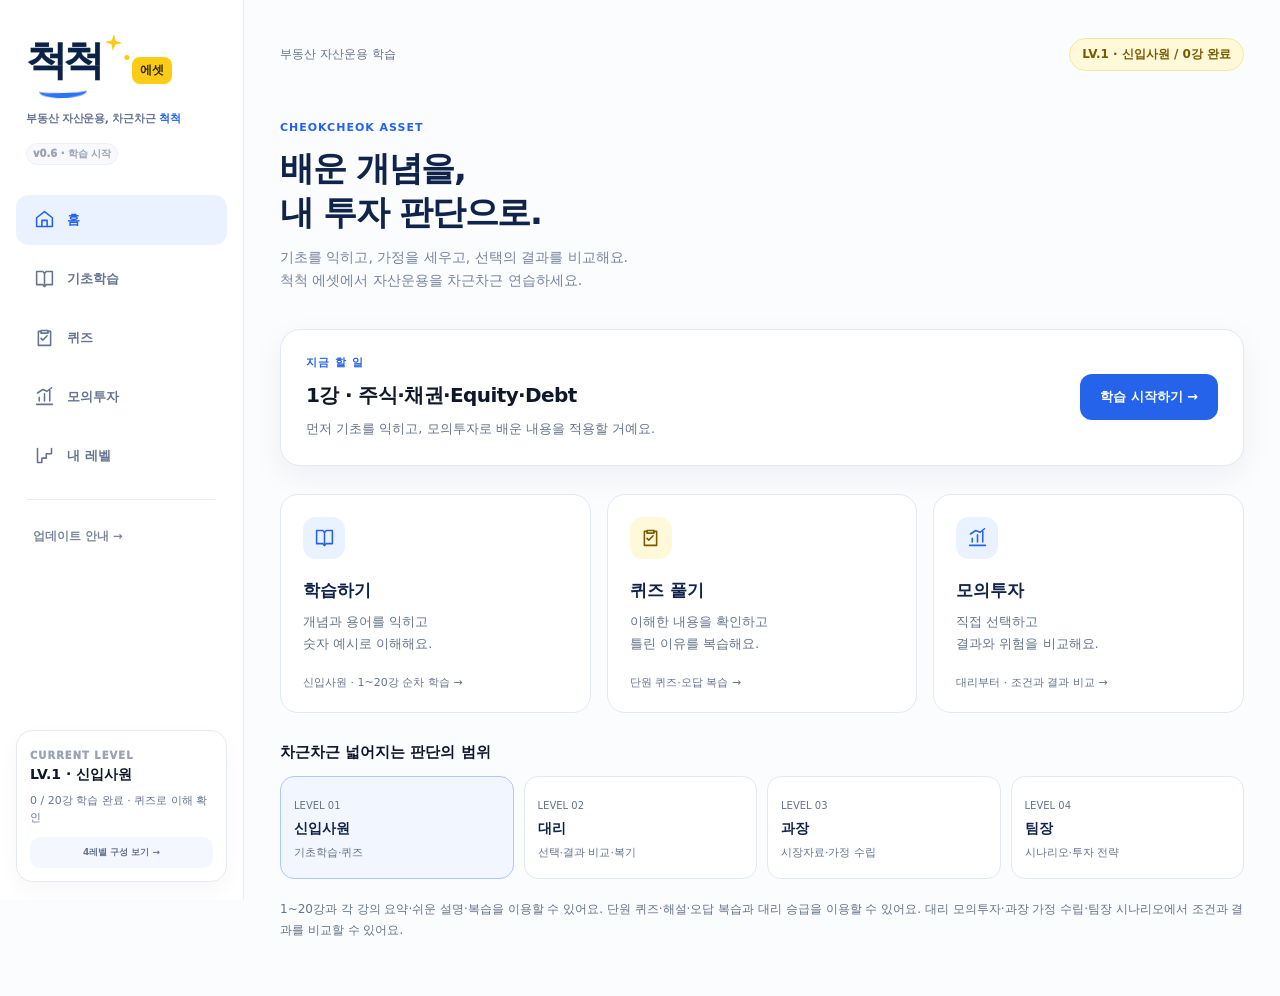
==== commit cfa483aa: "Publish v0.6: leader scenario analysis and investment strategy practice" ====
--- a/index.html
+++ b/index.html
@@ -1,5 +1,5 @@
 <!doctype html>
-<html lang="ko"><head><meta charset="utf-8"><meta name="viewport" content="width=device-width,initial-scale=1,viewport-fit=cover"><meta name="theme-color" content="#FBFCFE"><meta name="referrer" content="no-referrer"><meta http-equiv="Content-Security-Policy" content="default-src 'none'; script-src 'sha256-jJ6RBfvEfveKGkYTfikUlT0UskcKbnxi/8mzDTMfVvo='; style-src 'sha256-R+9PNZzAO7j1CCABQr8jJKckogIMU1aU289rt1HQVGI='; img-src data:; connect-src 'none'; object-src 'none'; base-uri 'none'; form-action 'none'"><meta name="description" content="척척 에셋: 기초학습에서 모의투자와 투자 판단까지 이어지는 부동산 자산운용 교육 프로그램."><title>척척 에셋</title><style>/* Reused from ckhckj2/Project-context: v2.css */
+<html lang="ko"><head><meta charset="utf-8"><meta name="viewport" content="width=device-width,initial-scale=1,viewport-fit=cover"><meta name="theme-color" content="#FBFCFE"><meta name="referrer" content="no-referrer"><meta http-equiv="Content-Security-Policy" content="default-src 'none'; script-src 'sha256-4eNhmn3JQfeQ1GyOQ7V5MwQrEEcZmfmg/iU3T2v+JIE='; style-src 'sha256-gZqUQf9EAQtcarQAEoJ2V5f0ZqWZC8IGKpJ6DbEMT5w='; img-src data:; connect-src 'none'; object-src 'none'; base-uri 'none'; form-action 'none'"><meta name="description" content="척척 에셋: 기초학습에서 모의투자와 투자 판단까지 이어지는 부동산 자산운용 교육 프로그램."><title>척척 에셋</title><style>/* Reused from ckhckj2/Project-context: v2.css */
 :root{--bg:#F6F7FB;--surface:#fff;--ink:#26324A;--muted:#77819A;--line:#E5E9F2;--primary:#4C6FFF;--primarySoft:#EEF2FF;--green:#159A73;--greenSoft:#EAF8F3;--amber:#C98218;--amberSoft:#FFF6E6;--coral:#E77373;--coralSoft:#FFF0F0;--shadow:0 10px 30px rgba(42,58,91,.065)}
 *{box-sizing:border-box}html{scroll-behavior:smooth}body{margin:0;background:var(--bg);color:var(--ink);font-family:Inter,ui-sans-serif,system-ui,-apple-system,BlinkMacSystemFont,"Apple SD Gothic Neo","Noto Sans KR",sans-serif}button,input,select,textarea{font:inherit}button{cursor:pointer}button:focus-visible,input:focus-visible,select:focus-visible,textarea:focus-visible{outline:3px solid rgba(76,111,255,.18);outline-offset:2px}.hidden{display:none!important}
 #masterBar{display:none;margin:8px 10px 0;padding:10px 12px;border:1px solid #E5D69F;border-radius:16px;background:linear-gradient(90deg,#FFFBEB,#F7F2FF);box-shadow:0 8px 24px rgba(119,92,24,.06);align-items:center;gap:10px;flex-wrap:wrap}.certified #masterBar{display:flex}.master-copy{min-width:150px;margin-right:auto}.master-copy small{display:block;font-size:8.5px;letter-spacing:.11em;font-weight:950;color:#9B8140;margin-bottom:3px}.master-copy b{font-size:11.5px;color:#725C25}.master-levels{display:flex;gap:6px;flex-wrap:wrap}.master-levels button{border:1px solid #E6E1D3;background:#fff;color:#766F62;border-radius:999px;padding:8px 11px;font-size:10.5px;font-weight:900}.master-levels button.active{background:#5A62D7;color:#fff;border-color:#5A62D7}.master-levels button[data-level="5"].active{background:linear-gradient(135deg,#705BD2,#B58A2D);border-color:transparent}.master-note{width:100%;font-size:9.5px;color:#9A8E72;line-height:1.45}
@@ -93,18 +93,22 @@
 
 /* Stage 5: comparable cases and explicit assumptions. */
 .comparable-fieldset{border:0;padding:0;margin:24px 0;min-width:0}.comparable-fieldset legend{font-weight:800;margin-bottom:14px}.comparable-grid{display:grid;grid-template-columns:repeat(2,minmax(0,1fr));gap:16px}.comparable-card{margin:0;display:flex;flex-direction:column}.comparable-card dl{margin:10px 0}.comparable-card dl div{display:flex;justify-content:space-between;gap:14px;border-bottom:1px solid var(--line,#e2e8f0);padding:7px 0}.comparable-card dt{flex-shrink:0;color:var(--muted,#64748b)}.comparable-card dd{margin:0;text-align:right;font-weight:700}.comparable-choice{margin-top:auto;padding-top:12px;font-weight:700;display:flex;gap:10px;align-items:center}.comparable-choice input{width:18px;height:18px;accent-color:var(--primary)}.assumption-fields{display:grid;grid-template-columns:repeat(3,minmax(0,1fr));gap:20px}.assumption-fields>div{min-width:0}.assumption-fields textarea{min-height:140px}.assumption-fields .asset-footnote{min-height:60px}.comparable-card p,.investment-form label{overflow-wrap:anywhere}#view-assumptions>details{margin:22px 0}@media(max-width:900px){.assumption-fields{grid-template-columns:1fr}.assumption-fields .asset-footnote{min-height:0}}@media(max-width:640px){.comparable-grid{grid-template-columns:1fr}.comparable-card dl div{flex-wrap:wrap}.comparable-card dd{text-align:left}}
+
+/* Stage 6 scenario inputs and comparisons reuse the investment design. */
+.scenario-grid{display:grid;grid-template-columns:repeat(3,minmax(0,1fr));gap:16px;margin:22px 0}.scenario-grid>.asset-panel{margin:0;min-width:0}.scenario-input{border:1px solid var(--line,#e2e8f0);padding-top:14px}.scenario-input legend{font-size:18px;font-weight:800;padding:0 8px}.scenario-input label{display:flex;flex-direction:column;gap:8px;margin:14px 0;font-weight:700;font-size:13px}.scenario-input input{box-sizing:border-box;width:100%;padding:12px;border:1px solid #ccd6e4;border-radius:10px;font:inherit;font-size:16px;background:white;color:var(--ink,#172a44)}.scenario-input details{margin-top:15px}.scenario-input summary,.scenario-card summary,.scenario-easy summary{cursor:pointer;font-weight:700}.scenario-easy{margin:22px 0}.scenario-card dl{margin:20px 0}.scenario-card dl div{padding:10px 0;border-bottom:1px solid #e2e8f0}.scenario-card dt{font-size:12px;color:#64748b}.scenario-card dd{margin:5px 0 0;font-size:22px;font-weight:800}.scenario-card .scenario-main dd{color:var(--primary)}.scenario-card details p,.scenario-card details li{font-size:13px;overflow-wrap:anywhere}.scenario-card .cashflow-list{display:block}.scenario-card .cashflow-list li{margin:8px 0}.scenario-alert{padding:10px;border-radius:9px;background:var(--asset-yellow-soft);color:var(--asset-yellow-ink);font-weight:700}.scenario-selected{background:var(--primarySoft)}.scenario-tabs{margin:15px 0}.scenario-tabs button{flex:1}.scenario-card p{overflow-wrap:anywhere}@media(max-width:1050px){.scenario-grid{grid-template-columns:1fr}.scenario-card dl{display:grid;grid-template-columns:repeat(2,minmax(0,1fr));gap:12px}}@media(max-width:480px){.scenario-tabs{flex-wrap:wrap}.scenario-tabs button{flex:auto}.scenario-card dd{font-size:21px}}
 </style></head>
-<body><a class="skip-link" href="#mainContent">본문으로 이동</a><div class="shell"><aside class="side"><div class="cc-side-brand"><div class="asset-brand"><div class="cc-logo" aria-label="척척"><div class="cc-wordmark">척척</div><span class="cc-smile"></span></div><span class="asset-tag">에셋</span></div><div class="cc-tagline">부동산 자산운용, 차근차근 <b>척척</b></div><span class="version">v0.5 · 학습 시작</span></div>
+<body><a class="skip-link" href="#mainContent">본문으로 이동</a><div class="shell"><aside class="side"><div class="cc-side-brand"><div class="asset-brand"><div class="cc-logo" aria-label="척척"><div class="cc-wordmark">척척</div><span class="cc-smile"></span></div><span class="asset-tag">에셋</span></div><div class="cc-tagline">부동산 자산운용, 차근차근 <b>척척</b></div><span class="version">v0.6 · 학습 시작</span></div>
 <nav class="nav" aria-label="주 메뉴"><button type="button" data-nav="home" data-view="home"><span data-icon="home"></span>홈</button><button type="button" data-nav="learn" data-view="learn"><span data-icon="learn"></span>기초학습</button><button type="button" data-nav="quiz" data-view="quiz"><span data-icon="quiz"></span>퀴즈</button><button type="button" data-nav="invest" data-view="invest"><span data-icon="invest"></span>모의투자</button><button type="button" data-nav="level" data-view="level"><span data-icon="level"></span>내 레벨</button></nav><div class="cc-side-divider"></div><div class="cc-side-subnav"><button type="button" data-view="roadmap">업데이트 안내 →</button></div><div class="level-mini"><small>CURRENT LEVEL</small><b id="currentLevel">LV.1 · 신입사원</b><p id="miniProgress">학습 시작 전 · 0 / 20강<br>종합 퀴즈로 승급할 수 있어요.</p><button type="button" data-view="level">4레벨 구성 보기 →</button></div></aside>
-<main class="main" id="mainContent"><div class="inner"><div class="mobile-head"><div class="mobile-brand"><div class="asset-brand"><div class="cc-logo" aria-label="척척"><div class="cc-wordmark">척척</div><span class="cc-smile"></span></div><span class="asset-tag">에셋</span></div></div><span class="version">v0.5</span></div><div class="asset-topline"><span>부동산 자산운용 학습</span><span class="stage-chip" id="stageProgress">LV.1 · 신입사원 / 학습 시작 전</span></div>
+<main class="main" id="mainContent"><div class="inner"><div class="mobile-head"><div class="mobile-brand"><div class="asset-brand"><div class="cc-logo" aria-label="척척"><div class="cc-wordmark">척척</div><span class="cc-smile"></span></div><span class="asset-tag">에셋</span></div></div><span class="version">v0.6</span></div><div class="asset-topline"><span>부동산 자산운용 학습</span><span class="stage-chip" id="stageProgress">LV.1 · 신입사원 / 학습 시작 전</span></div>
 <div id="adminBanner" class="admin-banner" hidden role="status"><div><b>관리자 모드 · 콘텐츠 검토</b><p>모든 수업·퀴즈·완성된 실습이 열려요. 검토 결과는 실제 학습 기록에 반영되지 않아요.</p></div><button id="adminExit" class="secondary" type="button">학습 모드로 돌아가기</button></div><section id="view-home" class="view active"><div class="hero"><span class="eyebrow">CHEOKCHEOK ASSET</span><h1 tabindex="-1">배운 개념을,<br>내 투자 판단으로.</h1><p class="lead">기초를 익히고, 가정을 세우고, 선택의 결과를 비교해요.<br>척척 에셋에서 자산운용을 차근차근 연습하세요.</p></div><div class="asset-next"><div><span class="eyebrow">지금 할 일</span><h2 id="homeNextTitle">1강부터 차근차근 시작해요</h2><p id="homeNextCopy">먼저 기초를 익히고, 모의투자로 배운 내용을 적용할 거예요.</p></div><button type="button" class="primary" id="homeLearningCta" data-view="learn">학습 시작하기 →</button></div>
 <div class="asset-grid"><button type="button" class="asset-card" data-view="learn"><span data-icon="learn"></span><b>학습하기</b><p>개념과 용어를 익히고<br>숫자 예시로 이해해요.</p><small>신입사원 · 1~20강 순차 학습 →</small></button><button type="button" class="asset-card" data-view="quiz"><span data-icon="quiz"></span><b>퀴즈 풀기</b><p>이해한 내용을 확인하고<br>틀린 이유를 복습해요.</p><small>단원 퀴즈·오답 복습 →</small></button><button type="button" class="asset-card" data-view="invest"><span data-icon="invest"></span><b>모의투자</b><p>직접 선택하고<br>결과와 위험을 비교해요.</p><small>대리부터 · 조건과 결과 비교 →</small></button></div>
-<h2 class="section-caption">차근차근 넓어지는 판단의 범위</h2><div class="asset-journey"><button type="button" class="journey-btn" data-view="level" data-level="0"><small>LEVEL 01</small><b>신입사원</b><span>기초학습·퀴즈</span></button><button type="button" class="journey-btn" data-view="level" data-level="1"><small>LEVEL 02</small><b>대리</b><span>선택·결과 비교·복기</span></button><button type="button" class="journey-btn" data-view="level" data-level="2"><small>LEVEL 03</small><b>과장</b><span>시장자료·가정 수립</span></button><button type="button" class="journey-btn" data-view="level" data-level="3"><small>LEVEL 04</small><b>팀장</b><span>시나리오·투자 전략</span></button></div><p class="asset-footnote">1~20강과 각 강의 요약·쉬운 설명·복습을 이용할 수 있어요. 단원 퀴즈·해설·오답 복습과 대리 승급을 이용할 수 있어요. 대리 모의투자와 과장 가정 수립에서 조건과 결과를 비교할 수 있어요.</p></section>
+<h2 class="section-caption">차근차근 넓어지는 판단의 범위</h2><div class="asset-journey"><button type="button" class="journey-btn" data-view="level" data-level="0"><small>LEVEL 01</small><b>신입사원</b><span>기초학습·퀴즈</span></button><button type="button" class="journey-btn" data-view="level" data-level="1"><small>LEVEL 02</small><b>대리</b><span>선택·결과 비교·복기</span></button><button type="button" class="journey-btn" data-view="level" data-level="2"><small>LEVEL 03</small><b>과장</b><span>시장자료·가정 수립</span></button><button type="button" class="journey-btn" data-view="level" data-level="3"><small>LEVEL 04</small><b>팀장</b><span>시나리오·투자 전략</span></button></div><p class="asset-footnote">1~20강과 각 강의 요약·쉬운 설명·복습을 이용할 수 있어요. 단원 퀴즈·해설·오답 복습과 대리 승급을 이용할 수 있어요. 대리 모의투자·과장 가정 수립·팀장 시나리오에서 조건과 결과를 비교할 수 있어요.</p></section>
 <section id="view-learn" class="view" hidden></section><section id="view-quiz" class="view" hidden></section>
 <section id="view-invest" class="view" hidden></section>
 <section id="view-assumptions" class="view" hidden></section>
-<section id="view-level" class="view" hidden><header class="page-head"><span class="eyebrow">LEVEL PATH</span><h1 tabindex="-1">내 레벨</h1><p id="levelCurrentCopy">현재는 LV.1 · 신입사원이에요.</p><a class="quiz-lesson-link" href="#quiz">내 퀴즈 기록·승급 조건 보기 →</a></header><div class="asset-panel admin-entry"><span class="eyebrow">피드백을 위한 콘텐츠 검토</span><h2>전체 내용을 바로 살펴보세요</h2><p>학습 순서·승급 조건을 건너뛰고 수업·퀴즈·모의투자·가정 수립을 볼 수 있어요. 이 버튼은 공개된 콘텐츠 검토 기능이며 계정 관리 권한을 제공하지 않아요.</p><button id="adminToggle" class="secondary" type="button" aria-pressed="false">관리자 모드로 보기</button></div><div class="level-note">아래 버튼은 레벨별 구성 미리보기예요. 상위 레벨을 살펴봐도 실제 레벨이나 진도는 바뀌지 않아요.</div><div class="asset-tabs" role="group" aria-label="레벨별 구성 미리보기"><button type="button" data-preview-level="0" aria-pressed="true">신입사원</button><button type="button" data-preview-level="1" aria-pressed="false">대리</button><button type="button" data-preview-level="2" aria-pressed="false">과장</button><button type="button" data-preview-level="3" aria-pressed="false">팀장</button></div><div class="asset-panel" aria-live="polite"><div class="level-heading"><span class="level-number" id="levelNumber">01</span><h2 id="levelName">LV.1 · 신입사원</h2></div><p id="levelMotto" class="level-motto"></p><p id="levelPurpose"></p><ul id="levelFeatures"></ul><span class="status-label">신입사원 학습·퀴즈 · 대리·과장 실습 제공</span><br><button type="button" class="secondary" id="levelCta">기초학습 구성 보기</button><p class="asset-footnote">대리 승급 조건은 20강 학습 완료와 종합 퀴즈 80점 이상이에요. 과장은 대리 모의투자의 판단·복기를 1회 기록한 뒤 승급 버튼으로 열어요. 팀장 실습은 다음 업데이트에서 연결됩니다.</p></div></section>
-<section id="view-roadmap" class="view" hidden><header class="page-head"><span class="eyebrow">UPDATES</span><h1 tabindex="-1">업데이트 안내</h1><p>작동하는 단위로 완성하고, 확인하면서 넓혀가요.</p></header><div class="asset-panel"><h2>첫 버전까지 7단계</h2><ol class="roadmap-list"><li><strong>1</strong><span>기본 화면·블루와 옐로우·4레벨 메뉴</span><em>완료</em></li><li><strong>2</strong><span>20강 학습·요약·저장·순차 해금·복습</span><em>2-C 완료</em></li><li><strong>3</strong><span>퀴즈·해설·승급·오답 복습</span><em>완료</em></li><li><strong>4</strong><span>대리: 모의투자·선택과 결과 비교·복기</span><em>완료</em></li><li><strong>5</strong><span>과장: 비교 사례·가정과 근거 수립</span><em>완료</em></li><li><strong>6</strong><span>팀장: 시나리오·민감도 분석·투자 판단</span><em>예정</em></li><li><strong>7</strong><span>계산·저장·승급·모바일 통합 검증</span><em>예정</em></li></ol><p class="asset-footnote">2-A: 학습 화면과 1~4강 완료 · 2-B: 1~10강·같은 사례로 설명 개선 완료 · 2-C: 11~20강·20강 완료 후 복습 안내 완료</p><p class="asset-footnote">모의투자 학습의 ‘가정 → 계산 → 민감도 분석·투자 판단’ 3단계와 개발 업데이트 번호는 별개입니다.</p></div></section>
+<section id="view-scenarios" class="view" hidden></section>
+<section id="view-level" class="view" hidden><header class="page-head"><span class="eyebrow">LEVEL PATH</span><h1 tabindex="-1">내 레벨</h1><p id="levelCurrentCopy">현재는 LV.1 · 신입사원이에요.</p><a class="quiz-lesson-link" href="#quiz">내 퀴즈 기록·승급 조건 보기 →</a></header><div class="asset-panel admin-entry"><span class="eyebrow">피드백을 위한 콘텐츠 검토</span><h2>전체 내용을 바로 살펴보세요</h2><p>학습 순서·승급 조건을 건너뛰고 수업·퀴즈·모의투자·가정 수립·시나리오 실습을 볼 수 있어요. 이 버튼은 공개된 콘텐츠 검토 기능이며 계정 관리 권한을 제공하지 않아요.</p><button id="adminToggle" class="secondary" type="button" aria-pressed="false">관리자 모드로 보기</button></div><div class="level-note">아래 버튼은 레벨별 구성 미리보기예요. 상위 레벨을 살펴봐도 실제 레벨이나 진도는 바뀌지 않아요.</div><div class="asset-tabs" role="group" aria-label="레벨별 구성 미리보기"><button type="button" data-preview-level="0" aria-pressed="true">신입사원</button><button type="button" data-preview-level="1" aria-pressed="false">대리</button><button type="button" data-preview-level="2" aria-pressed="false">과장</button><button type="button" data-preview-level="3" aria-pressed="false">팀장</button></div><div class="asset-panel" aria-live="polite"><div class="level-heading"><span class="level-number" id="levelNumber">01</span><h2 id="levelName">LV.1 · 신입사원</h2></div><p id="levelMotto" class="level-motto"></p><p id="levelPurpose"></p><ul id="levelFeatures"></ul><span class="status-label">신입사원 학습·퀴즈 · 대리·과장·팀장 실습 제공</span><br><button type="button" class="secondary" id="levelCta">기초학습 구성 보기</button><p class="asset-footnote">대리 승급 조건은 20강 학습 완료와 종합 퀴즈 80점 이상이에요. 과장은 대리 모의투자의 판단·복기를 1회 기록한 뒤 승급 버튼으로 열어요. 팀장은 과장 실습의 가정·근거·복기를 1회 기록한 뒤 승급 버튼으로 열어요. 레벨은 교육 진행 단계이며 실무 자격을 뜻하지 않아요.</p></div></section>
+<section id="view-roadmap" class="view" hidden><header class="page-head"><span class="eyebrow">UPDATES</span><h1 tabindex="-1">업데이트 안내</h1><p>작동하는 단위로 완성하고, 확인하면서 넓혀가요.</p></header><div class="asset-panel"><h2>첫 버전까지 7단계</h2><ol class="roadmap-list"><li><strong>1</strong><span>기본 화면·블루와 옐로우·4레벨 메뉴</span><em>완료</em></li><li><strong>2</strong><span>20강 학습·요약·저장·순차 해금·복습</span><em>2-C 완료</em></li><li><strong>3</strong><span>퀴즈·해설·승급·오답 복습</span><em>완료</em></li><li><strong>4</strong><span>대리: 모의투자·선택과 결과 비교·복기</span><em>완료</em></li><li><strong>5</strong><span>과장: 비교 사례·가정과 근거 수립</span><em>완료</em></li><li><strong>6</strong><span>팀장: 시나리오·민감도 분석·투자 판단</span><em>완료</em></li><li><strong>7</strong><span>계산·저장·승급·모바일 통합 검증</span><em>예정</em></li></ol><p class="asset-footnote">2-A: 학습 화면과 1~4강 완료 · 2-B: 1~10강·같은 사례로 설명 개선 완료 · 2-C: 11~20강·20강 완료 후 복습 안내 완료</p><p class="asset-footnote">모의투자 학습의 ‘가정 → 계산 → 민감도 분석·투자 판단’ 3단계와 개발 업데이트 번호는 별개입니다.</p></div></section>
 </div></main></div><nav class="bottom-nav" aria-label="모바일 주 메뉴"><button type="button" data-nav="home" data-view="home"><span data-icon="home"></span>홈</button><button type="button" data-nav="learn" data-view="learn"><span data-icon="learn"></span>학습</button><button type="button" data-nav="quiz" data-view="quiz"><span data-icon="quiz"></span>퀴즈</button><button type="button" data-nav="invest" data-view="invest"><span data-icon="invest"></span>모의투자</button><button type="button" data-nav="level" data-view="level"><span data-icon="level"></span>내 레벨</button></nav><noscript>화면 이동을 이용하려면 JavaScript를 허용해 주세요.</noscript><script>'use strict';
 // Stable lesson IDs are independent of presentation order and completion records.
 const curriculum = [
@@ -1723,6 +1727,71 @@
   return {KEY,area,cases,baseline,normalize,calculate,record,create};
 })();
 if(typeof module!=='undefined')module.exports=Assumptions;
+
+'use strict';
+// Stage 6 snapshots have a separate model/key; historical stage 4/5 results stay unchanged.
+const Scenarios=(()=>{
+  const investment=typeof module!=='undefined'?require('./investment'):Investment;
+  const assumptions=typeof module!=='undefined'?require('./assumptions'):Assumptions;
+  const KEY='cheokcheok.asset.scenarios.v1';
+  const definitions=[{id:'favorable',label:'유리한 상황'},{id:'base',label:'기준 상황'},{id:'stress',label:'불리한 상황'}];
+  const strategies={maintain:{label:'현재 조건 유지',ltv:70,years:3,improve:false},lowDebt:{label:'대출 50%로 줄이기',ltv:50,years:3,improve:false},improve:{label:'시설 개선하기',ltv:70,years:3,improve:true},earlyExit:{label:'2년 말 일찍 매각',ltv:70,years:2,improve:false}};
+  function defaults(baseInput){const base=assumptions.normalize(baseInput);return [{id:'favorable',rate:3,vacancy:Math.max(0,base.vacancy-5),costShock:-10,cap:3.8},{id:'base',rate:4,vacancy:base.vacancy,costShock:0,cap:4},{id:'stress',rate:6,vacancy:Math.min(60,base.vacancy+10),costShock:25,cap:5}];}
+  function normalizeScenario(raw){
+    if(!raw||!definitions.some(s=>s.id===raw.id))throw Error('시나리오를 확인해 주세요.');
+    const n={id:raw.id};for(const [key,min,max] of [['rate',1,12],['vacancy',0,60],['costShock',-30,100],['cap',2,10]]){
+      if(typeof raw[key]!=='number'||!Number.isFinite(raw[key])||raw[key]<min||raw[key]>max)throw Error('금리·공실·공사비·매각 Cap Rate의 입력 범위를 확인해 주세요.');n[key]=raw[key];
+    }return n;
+  }
+  function normalize(raw){
+    if(!raw||!Object.hasOwn(strategies,raw.strategy)||!Array.isArray(raw.scenarios)||raw.scenarios.length!==3)throw Error('전략과 세 가지 시나리오를 확인해 주세요.');
+    const baseInput=assumptions.normalize(raw.baseInput),scenarios=definitions.map(d=>{const matching=raw.scenarios.filter(s=>s?.id===d.id);if(matching.length!==1)throw Error('시나리오가 빠지거나 중복됐어요.');return normalizeScenario(matching[0]);});
+    return {baseInput,scenarios,strategy:raw.strategy};
+  }
+  function calculate(baseInput,rawScenario,strategyId){
+    const base=assumptions.normalize(baseInput),scenario=normalizeScenario(rawScenario);
+    if(!Object.hasOwn(strategies,strategyId))throw Error('전략을 확인해 주세요.');
+    const strategy=strategies[strategyId],potential=20000*base.rent*12/100000000*(strategy.improve?1.1:1),opex=base.opex+(strategy.improve?1:0),revenue=potential*(1-scenario.vacancy/100),noi=revenue-opex;
+    const renovation=strategy.improve?30*(1+scenario.costShock/100):0,debt=1000*strategy.ltv/100,equity=1030+renovation-debt,interest=debt*scenario.rate/100,annual=noi-interest;
+    // Nonpositive NOI cannot be priced with a positive cap-rate perpetuity model.
+    const sale=noi>0?noi/(scenario.cap/100):null,exitCost=sale===null?null:sale*.02,netSale=sale===null?null:sale-exitCost-debt;
+    const flows=[-equity,...Array.from({length:strategy.years},(_,i)=>i===strategy.years-1?(netSale===null?null:annual+netSale):annual)];
+    const profit=netSale===null?null:annual*strategy.years+netSale-equity,irr=netSale===null?null:investment.irr(flows),coverage=noi/interest,breakEvenVacancy=(1-(opex+interest)/potential)*100;
+    return {baseInput:base,scenario,strategyId,strategy,potential,opex,revenue,noi,renovation,debt,equity,interest,annual,sale,exitCost,netSale,flows,profit,irr,coverage,breakEvenVacancy,fundingNeed:Math.max(0,-annual)*strategy.years};
+  }
+  function compare(raw){const input=normalize(raw);return input.scenarios.map(s=>calculate(input.baseInput,s,input.strategy));}
+  function sensitivity(baseInput,rawScenario,strategyId){
+    const s=normalizeScenario(rawScenario),base=calculate(baseInput,s,strategyId);
+    return [['금리','rate',Math.min(12,s.rate+1),'%'],['공실률','vacancy',Math.min(60,s.vacancy+5),'%'],['매각 Cap Rate','cap',Math.min(10,s.cap+.5),'%'],['공사비 변화','costShock',Math.min(100,s.costShock+10),'%']].map(([label,key,value,unit])=>({label:label+' '+s[key]+unit+' → '+value+unit,changed:value!==s[key],base,result:calculate(baseInput,{...s,[key]:value},strategyId)}));
+  }
+  function record(raw){
+    const input=normalize(raw);if(!['invest','hold'].includes(raw.decision))throw Error('투자 검토 또는 보류를 선택해 주세요.');
+    const text={};for(const key of ['reason','reflection']){if(typeof raw[key]!=='string'||raw[key].trim().length<10||raw[key].length>1000)throw Error('판단 이유와 복기를 10~1,000자로 적어 주세요.');text[key]=raw[key].trim();}
+    return {...input,decision:raw.decision,...text};
+  }
+  function create(storage){
+    let state={version:1,promoted:false,records:[]},message='',writable=true;
+    function clean(raw){
+      if(!raw||raw.version!==1||typeof raw.promoted!=='boolean'||!Array.isArray(raw.records))throw Error('Invalid scenario record');
+      const records=raw.records.flatMap(r=>{try{if(!r||typeof r.id!=='string'||r.id.length>100||!Number.isSafeInteger(r.time)||r.time<0)return [];return [{...record(r),id:r.id,time:r.time}];}catch(e){return [];}}).sort((a,b)=>a.time-b.time||a.id.localeCompare(b.id)).slice(-20);
+      return {version:1,promoted:raw.promoted,records};
+    }
+    const read=()=>{const v=storage.getItem(KEY);return v===null?{version:1,promoted:false,records:[]}:clean(JSON.parse(v));};
+    const merge=(a,b)=>clean({version:1,promoted:a.promoted||b.promoted,records:[...new Map([...a.records,...b.records].map(r=>[r.id,r])).values()]});
+    try{state=read();}catch(e){writable=false;message='시나리오 기록을 읽지 못해 기존 기록을 덮어쓰지 않고 이번 방문에만 유지해요.';}
+    function sync(){if(writable)try{state=merge(state,read());}catch(e){writable=false;message='저장소를 읽지 못해 이번 방문의 시나리오 기록만 유지해요.';}return state;}
+    function save(next){if(writable)try{next=merge(read(),next);storage.setItem(KEY,JSON.stringify(next));}catch(e){writable=false;message='시나리오 기록을 저장하지 못했어요. 새로고침하면 이번 기록이 사라질 수 있어요.';}state=next;}
+    return {get state(){return state;},get message(){return message;},sync,
+      promote(eligible){sync();if(!eligible)return false;if(!state.promoted)save({...state,promoted:true});return true;},
+      add(raw){sync();let r;try{r=record(raw);}catch(e){return false;}
+        const time=Math.max(Date.now(),...state.records.map(r=>r.time+1)),id=typeof crypto!=='undefined'&&crypto.randomUUID?crypto.randomUUID():time.toString(36)+'-'+Math.random().toString(36).slice(2);
+        save(merge(state,{...state,records:[{...r,id,time}]}));return true;
+      }
+    };
+  }
+  return {KEY,definitions,strategies,defaults,normalizeScenario,normalize,calculate,compare,sensitivity,record,create};
+})();
+if(typeof module!=='undefined')module.exports=Scenarios;
 
 'use strict';
 // Authored from the existing synthetic lesson cases; amounts use the same units as the lessons.
@@ -3723,7 +3792,7 @@
       const calc=Investment.calculate(r.input);
       return '<li class="asset-panel"><span class="status-label">'+(r.decision==='invest'?'투자 검토':'보류')+' · '+escapeText(new Date(r.time).toLocaleDateString('ko-KR'))+'</span><h3>가격 '+money(r.input.price)+' · 대출 '+r.input.ltv+'% · '+r.input.years+'년 보유</h3><p>총 손익 '+money(calc.profit)+'억 · 연 IRR '+percent(calc.irr)+'</p><details><summary>판단·복기 읽기</summary><p><b>처음 판단:</b> '+escapeText(r.reason)+'</p><p><b>결과를 본 뒤:</b> '+escapeText(r.reflection)+'</p></details><button class="secondary" data-invest-record="'+escapeText(r.id)+'" '+(open?'':'disabled')+'>이 조건으로 다시 비교하기 →</button></li>';
     }).join('')+'</ol>':'<p class="asset-footnote">결과를 보고 판단과 복기를 남기면 여기서 다시 확인할 수 있어요.</p>')+
-    '<div class="level-note investment-future"><b>다음 실습 구성도 살펴보세요</b><p>과장: 비교 건물 자료로 임대료·공실률·운영비 가정 세우기 · 실습 제공<br>팀장: 금리·공실·공사비 시나리오와 투자 전략 · 6단계 예정</p><a class="quiz-lesson-link" href="#assumptions">과장 가정 수립 실습 보기 →</a><br><a class="quiz-lesson-link" href="#level">4레벨 구성·관리자 모드 보기 →</a></div>';
+    '<div class="level-note investment-future"><b>다음 실습 구성도 살펴보세요</b><p>과장: 비교 건물 자료로 임대료·공실률·운영비 가정 세우기 · 실습 제공<br>팀장: 금리·공실·공사비 시나리오와 투자 전략 · 실습 제공</p><a class="quiz-lesson-link" href="#assumptions">과장 가정 수립 실습 보기 →</a><br><a class="quiz-lesson-link" href="#scenarios">팀장 시나리오 실습 보기 →</a><br><a class="quiz-lesson-link" href="#level">4레벨 구성·관리자 모드 보기 →</a></div>';
 }
 function startInvestment(raw=Investment.baseline){if(!investOpen()){renderInvestmentHub();return;}investmentSession={input:Investment.normalize(raw),decision:'hold',reason:ReviewMode.enabled?'기준안과 조건 변경의 영향을 비교하기 위한 검토입니다.':'',reflection:'',result:null,saved:false};renderInvestmentForm();}
 function renderInvestmentForm(focus=true){
@@ -3798,7 +3867,7 @@
   assumptionsView.innerHTML=assumptionHeader('가정 수립','얼마를 벌고, 얼마나 비고, 얼마를 쓸까요? 주변 건물 자료를 읽고 내 숫자의 이유를 세워요.')+(notice?'<p class="lesson-note" role="status">'+escapeText(notice)+'</p>':'')+
     '<div class="asset-panel"><span class="status-label">'+(ReviewMode.enabled?'관리자 검토 · 바로 체험':managerEarned()?'LV.3 · 과장 실습':'과장 실습을 열어봐요')+'</span><h2>숫자를 고르기 전에 자료부터</h2><p>대리 실습에서는 연 임대수입이 주어졌어요. 이번에는 우리 건물의 임대료·공실률·운영비를 직접 가정해 그 수입을 만들어봐요.</p><div class="flow-list"><div><small>01 · 자료 읽기</small><b>비슷한 건물인가요?</b></div><div><small>02 · 가정과 근거</small><b>왜 이 숫자인가요?</b></div><div><small>03 · 결과와 복기</small><b>무엇을 더 확인할까요?</b></div></div>'+
     (assumptionsOpen()?'<button class="primary" data-assumption-action="start">비교 자료 보고 가정 세우기 →</button>':managerEligible()?'<p>대리 모의투자에서 판단·복기를 1회 남겼어요. 다음 실습을 열 수 있어요.</p><button class="primary" data-assumption-action="promote">과장으로 승급하고 실습 열기 →</button>':'<p>20강·종합 퀴즈로 대리 승급 후, 모의투자에서 판단과 복기를 1회 기록하면 열려요. 관리자 모드에서는 바로 검토할 수 있어요.</p><a class="quiz-lesson-link" href="#invest">대리 모의투자 보기 →</a>')+assumptionLimits()+'</div>'+assumptionNotice()+
-    '<h2 class="section-caption">내 가정과 근거 기록</h2>'+(assumptionStore().state.records.length?'<ol class="investment-records">'+[...assumptionStore().state.records].reverse().map(r=>{const c=Assumptions.calculate(r.input);return '<li class="asset-panel"><span class="status-label">'+escapeText(new Date(r.time).toLocaleDateString('ko-KR'))+'</span><h3>월 '+money(r.input.rent)+'원/㎡ · 공실 '+money(r.input.vacancy)+'%</h3><p>연 운영비 '+money(r.input.opex)+'억 · NOI '+money(c.noi)+'억 · 연 IRR '+percent(c.irr)+'</p><details><summary>가정·근거·복기 읽기</summary><p>참고 자료: '+r.refs.join(', ')+'</p>'+['rent','vacancy','opex'].map((key,n)=>'<p><b>'+['임대료','공실률','운영비'][n]+':</b> '+escapeText(r.reasons[key])+'</p>').join('')+'<p><b>복기:</b> '+escapeText(r.reflection)+'</p></details><button class="secondary" data-assumption-record="'+escapeText(r.id)+'" '+(assumptionsOpen()?'':'disabled')+'>이 가정 다시 비교하기 →</button></li>';}).join('')+'</ol>':'<p class="asset-footnote">가정과 복기를 기록하면 여기서 언제든 다시 읽고 비교할 수 있어요.</p>')+'<div class="level-note"><b>다음은 팀장 실습</b><p>금리·공실·공사비 시나리오와 투자 전략은 6단계에서 이어갈 거예요.</p></div>';
+    '<h2 class="section-caption">내 가정과 근거 기록</h2>'+(assumptionStore().state.records.length?'<ol class="investment-records">'+[...assumptionStore().state.records].reverse().map(r=>{const c=Assumptions.calculate(r.input);return '<li class="asset-panel"><span class="status-label">'+escapeText(new Date(r.time).toLocaleDateString('ko-KR'))+'</span><h3>월 '+money(r.input.rent)+'원/㎡ · 공실 '+money(r.input.vacancy)+'%</h3><p>연 운영비 '+money(r.input.opex)+'억 · NOI '+money(c.noi)+'억 · 연 IRR '+percent(c.irr)+'</p><details><summary>가정·근거·복기 읽기</summary><p>참고 자료: '+r.refs.join(', ')+'</p>'+['rent','vacancy','opex'].map((key,n)=>'<p><b>'+['임대료','공실률','운영비'][n]+':</b> '+escapeText(r.reasons[key])+'</p>').join('')+'<p><b>복기:</b> '+escapeText(r.reflection)+'</p></details><button class="secondary" data-assumption-record="'+escapeText(r.id)+'" '+(assumptionsOpen()?'':'disabled')+'>이 가정 다시 비교하기 →</button></li>';}).join('')+'</ol>':'<p class="asset-footnote">가정과 복기를 기록하면 여기서 언제든 다시 읽고 비교할 수 있어요.</p>')+'<div class="level-note"><b>다음은 팀장 실습</b><p>저장한 가정을 이어받아 금리·공실·공사비가 달라지는 상황과 투자 전략을 비교해요.</p><a class="quiz-lesson-link" href="#scenarios">팀장 시나리오 실습 보기 →</a><p>과장 실습의 가정·근거·복기 1회 기록 후 승급 버튼으로 열어요.</p></div>';
 }
 function startAssumptions(record=null){if(!assumptionsOpen()){renderAssumptionsHub();return;}assumptionsSession={input:{...(record?.input||Assumptions.baseline)},refs:[...(record?.refs||[])],reasons:{rent:'',vacancy:'',opex:'',...(record?.reasons||{})},reflection:'',result:null,saved:false};renderAssumptionsForm();}
 function renderAssumptionsForm(focus=true){
@@ -3847,19 +3916,91 @@
 function assumptionsRoute(storageRefresh=false){investmentProgress.sync();assumptionStore().sync();if(!assumptionsOpen()){assumptionsSession=null;renderAssumptionsHub();return;}if(storageRefresh&&assumptionsSession)return;assumptionsSession=null;renderAssumptionsHub();}
 
 'use strict';
+const scenariosView=document.getElementById('view-scenarios');
+const scenariosProgress=Scenarios.create({getItem:k=>window.localStorage.getItem(k),setItem:(k,v)=>window.localStorage.setItem(k,v)});
+const reviewScenariosProgress=Scenarios.create({getItem:()=>null,setItem(){}});
+let scenariosSession=null;
+const scenarioStore=()=>ReviewMode.enabled?reviewScenariosProgress:scenariosProgress;
+const leaderEligible=()=>managerEarned()&&assumptionsProgress.state.records.length>0;
+const leaderEarned=()=>leaderEligible()&&scenariosProgress.state.promoted;
+const scenariosOpen=()=>ReviewMode.enabled||leaderEarned();
+const scenarioMoney=n=>n===null?'추정 보류':money(n)+'억';
+const scenarioHeader=(title,copy)=>'<header class="page-head"><span class="eyebrow">SCENARIO PRACTICE · LV.4</span><h1 tabindex="-1">'+escapeText(title)+'</h1><p>'+escapeText(copy)+'</p></header>';
+const scenarioNotice=()=>'<p class="storage-note" role="status">'+escapeText(ReviewMode.enabled?'관리자 검토용 결과예요. 실제 레벨·학습·실습 기록은 바뀌지 않아요.':scenarioStore().message||'시나리오·전략·판단·복기 최근 20건을 이 기기·브라우저에 저장해요.')+'</p>';
+function scenarioLimits(){return '<details class="investment-assumptions"><summary>이 실습의 가정과 계산 방식 보기</summary><ul><li>모든 숫자는 교육용 가정이에요. 금리 예측 확률이나 실제 투자 추천을 제공하지 않아요. 세 상황의 이름은 연습 출발점이며 값을 직접 바꿀 수 있어요.</li><li>과장 실습의 임대료·운영비를 복사해 사용해요. 임대 가능 면적 20,000㎡, 호실별 단위 임대료가 같아 면적 공실과 수입 손실률이 같다고 가정해요.</li><li>매입가 1,000억·매입 거래비 30억, 대출 비율은 전략에 따라 70% 또는 50%예요. 매각 비용은 가격의 2%라는 학습용 가정이며 실제 세율이 아니에요.</li><li>각 상황의 대출 금리를 보유 첫해부터 전 기간에 적용해요. 기존 고정금리 대출의 이자가 시장금리에 따라 저절로 바뀐다는 뜻은 아니에요. 금리 재설정·만기 재대출 과정은 생략해요.</li><li>시설 개선은 처음 공사비 30억 × (1 + 공사비 변화율)을 전액 자기자본으로 내요. 개선 후 만실 임대수입 +10%·연 운영비 +1억을 가정하며 효과가 보장되지는 않아요. 별도 공사가 없는 전략에는 공사비 변화가 영향을 주지 않아요.</li><li>예상 매각가는 매각 시 NOI ÷ 매각 Cap Rate로 계산해요. 금리와 Cap Rate는 별도 입력이며 한쪽이 바뀐다고 다른 쪽이 자동으로 움직이지 않아요. NOI가 0 이하면 이 모형의 매각가·전체 손익·IRR은 추정을 보류해요.</li><li>수입·공실·금리·운영비는 보유 중 일정하고 연말 운영 현금을 전액 분배해요. 대출 원금은 매각 때 갚아요. 조기 매각은 같은 상황의 NOI와 Cap Rate로 2년 말에 팔 수 있다는 가정이에요.</li><li>세금·대출 수수료·중도상환 비용·공사 지연·공사 중 임대 손실·추가 수선·매각 지연은 생략해요. 실제 검토에는 따로 반영해야 해요.</li></ul></details>';}
+function renderScenariosHub(notice=''){
+  investmentProgress.sync();assumptionsProgress.sync();scenarioStore().sync();
+  scenariosView.innerHTML=scenarioHeader('시나리오와 투자 전략','전망이 맞을 때의 수익과, 틀릴 때 필요한 돈을 함께 봐요.')+(notice?'<p class="lesson-note" role="status">'+escapeText(notice)+'</p>':'')+'<div class="asset-panel"><span class="status-label">'+(ReviewMode.enabled?'관리자 검토 · 바로 체험':leaderEarned()?'LV.4 · 팀장 실습':'팀장 실습을 열어봐요')+'</span><h2>나쁜 상황에서도 버틸 수 있을까요?</h2><p>과장 실습에서 만든 가정을 바탕으로 금리·공실·공사비가 달라지는 세 상황을 비교해요. 매각 Cap Rate까지 바꿔 회수금의 변화도 확인할 수 있어요.</p><div class="flow-list"><div><small>01 · 상황과 전략</small><b>예상과 대응을 정해요</b></div><div><small>02 · 비교</small><b>같은 상황, 다른 선택</b></div><div><small>03 · 판단 복기</small><b>조건과 확인 자료를 남겨요</b></div></div>'+(scenariosOpen()?'<button class="primary" data-scenario-action="start">세 가지 상황 비교하기 →</button>':leaderEligible()?'<p>과장 실습의 가정·근거·복기를 1회 남겼어요. 다음 실습을 열 수 있어요.</p><button class="primary" data-scenario-action="promote">팀장으로 승급하고 실습 열기 →</button>':'<p>과장 승급 후 가정·근거·복기를 1회 기록하면 팀장 실습이 열려요. 관리자 모드에서는 바로 검토할 수 있어요.</p><a class="quiz-lesson-link" href="#assumptions">과장 가정 수립 보기 →</a>')+scenarioLimits()+'</div>'+scenarioNotice()+'<h2 class="section-caption">내 시나리오 판단 기록</h2>'+(scenarioStore().state.records.length?'<ol class="investment-records">'+[...scenarioStore().state.records].reverse().map(r=>{const results=Scenarios.compare(r),stress=results[2];return '<li class="asset-panel"><span class="status-label">'+(r.decision==='invest'?'투자 검토':'보류')+' · '+escapeText(new Date(r.time).toLocaleDateString('ko-KR'))+'</span><h3>'+Scenarios.strategies[r.strategy].label+'</h3><p>불리한 상황 · 매년 남는 돈 '+scenarioMoney(stress.annual)+' · 연 IRR '+percent(stress.irr)+'</p><details><summary>가정·판단·복기 읽기</summary><p>복사한 임대료: 월 '+money(r.baseInput.rent)+'원/㎡ · 운영비: 연 '+money(r.baseInput.opex)+'억</p><ul>'+r.scenarios.map((c,n)=>'<li>'+Scenarios.definitions[n].label+': 금리 '+money(c.rate)+'% · 공실 '+money(c.vacancy)+'% · 공사비 변화 '+money(c.costShock)+'% · 매각 Cap Rate '+money(c.cap)+'%</li>').join('')+'</ul><p><b>처음 판단:</b> '+escapeText(r.reason)+'</p><p><b>복기:</b> '+escapeText(r.reflection)+'</p></details><button class="secondary" data-scenario-record="'+escapeText(r.id)+'" '+(scenariosOpen()?'':'disabled')+'>이 시나리오 다시 비교하기 →</button></li>';}).join('')+'</ol>':'<p class="asset-footnote">전략을 정하고 결과를 복기하면 언제든 다시 읽고 조건을 바꿔볼 수 있어요.</p>');
+}
+function startScenarios(record=null){
+  if(!scenariosOpen()){renderScenariosHub();return;}
+  assumptionStore().sync();const latest=assumptionStore().state.records.at(-1),baseInput={...(record?.baseInput||latest?.input||Assumptions.baseline)};
+  scenariosSession={baseInput,scenarios:record?record.scenarios.map(s=>({...s})):Scenarios.defaults(baseInput),strategy:record?.strategy||'maintain',decision:record?.decision||'hold',reason:record?.reason||'',reflection:'',source:record?'snapshot':latest?.id||'baseline',comparison:'stress',results:null,saved:false};renderScenariosForm();
+}
+function renderScenariosForm(focus=true){
+  if(!scenariosOpen()||!scenariosSession){renderScenariosHub();return;}const s=scenariosSession;
+  const field=(c,key,label,min,max,step)=>'<label>'+label+' · '+Scenarios.definitions.find(d=>d.id===c.id).label+'<input type="number" name="'+c.id+'_'+key+'" value="'+c[key]+'" min="'+min+'" max="'+max+'" step="'+step+'" required></label>';
+  const sources=assumptionStore().state.records;
+  if(!['baseline','snapshot'].includes(s.source)&&!sources.some(r=>r.id===s.source))s.source='snapshot';
+  scenariosView.innerHTML='<button class="text-button" data-scenario-action="hub">← 시나리오 기록</button>'+scenarioHeader('01 · 상황을 바꿔도 내 선택은 괜찮을까요?','먼저 기준 가정을 고르고, 예상 상황과 대응 전략을 정해요.')+'<form id="scenariosForm"><div class="asset-panel investment-form"><label>이어받을 과장 실습 가정<select name="baseSource">'+(s.source==='snapshot'?'<option value="snapshot" selected>이 시나리오에 저장된 가정</option>':'')+'<option value="baseline" '+(s.source==='baseline'?'selected':'')+'>교육용 출발점 · 월 25,000원/㎡ · 공실 10% · 운영비 10억</option>'+[...sources].reverse().map(r=>'<option value="'+escapeText(r.id)+'" '+(s.source===r.id?'selected':'')+'>'+escapeText(new Date(r.time).toLocaleDateString('ko-KR'))+' · 월 '+money(r.input.rent)+'원/㎡ · 공실 '+money(r.input.vacancy)+'% · 운영비 '+money(r.input.opex)+'억</option>').join('')+'</select></label><p>사용할 가정: 월 '+money(s.baseInput.rent)+'원/㎡ · 기준 공실 '+money(s.baseInput.vacancy)+'% · 연 운영비 '+money(s.baseInput.opex)+'억. 선택을 바꾸면 아래 세 상황도 출발점으로 초기화돼요. 이전 과장 기록은 바뀌지 않아요.</p></div><h2 class="section-caption">세 가지 상황 · 정답이나 예측 확률이 아니에요</h2><div class="scenario-grid">'+s.scenarios.map((c,n)=>'<fieldset class="asset-panel scenario-input"><legend>'+Scenarios.definitions[n].label+'</legend>'+field(c,'rate','연 대출 금리 · %',1,12,.1)+field(c,'vacancy','공실률 · %',0,60,.1)+field(c,'costShock','공사비 변화 · %',-30,100,1)+'<p class="asset-footnote">공사비 0%는 예산 유지, +25%는 30억 → 37.5억이에요. 시설 개선 전략에만 반영돼요.</p><details><summary>매각가격 가정도 바꾸기</summary>'+field(c,'cap','매각 Cap Rate · %',2,10,.1)+'<p>NOI가 같아도 Cap Rate가 높으면 예상 매각가는 낮아져요.</p></details></fieldset>').join('')+'</div><details class="asset-panel scenario-easy"><summary>더 쉽게 설명해줘</summary><p>비가 올지 정확히 맞히기는 어려워요. 하지만 비가 와도 괜찮을 준비는 할 수 있죠. 건물도 금리가 오르고 빈 사무실이 늘 때 돈이 얼마나 부족해질지 먼저 계산해봐요.</p><p>금리가 4%에서 6%로 오르면 대출 700억의 연 이자는 28억에서 42억으로 늘어요. 여기에 공실까지 늘면 받을 돈은 줄고 낼 돈은 늘어나요.</p><p>대출을 줄이면 이자 부담이 내려가지만 처음 넣을 내 돈이 더 많아져요. 어떤 전략이 항상 최고인지보다, 내가 감당할 돈과 위험에 맞는지 보는 연습이에요.</p></details><div class="asset-panel investment-form"><fieldset class="investment-operation"><legend>이번에 비교할 내 전략</legend>'+Object.entries(Scenarios.strategies).map(([id,t])=>'<label class="quiz-option"><input type="radio" name="strategy" value="'+id+'" '+(s.strategy===id?'checked':'')+' required><span><b>'+t.label+'</b><br>대출 '+t.ltv+'% · '+t.years+'년 보유'+(t.improve?' · 개선비 30억의 예산 변동, 만실 수입 +10%·운영비 +1억 가정':' · 별도 개선 공사 없음')+'</span></label>').join('')+'</fieldset><label>결과를 보기 전 내 판단<select name="decision"><option value="hold" '+(s.decision==='hold'?'selected':'')+'>보류 · 더 확인할 조건이 있어요</option><option value="invest" '+(s.decision==='invest'?'selected':'')+'>투자 검토 · 이 조건으로 비교해요</option></select></label><label>이 전략을 고른 이유 · 10자 이상<textarea name="reason" minlength="10" maxlength="1000" required placeholder="예: 대출을 줄여 불리한 상황의 이자 부담을 낮추고 싶어요. 대신 필요한 자기자본도 확인할게요.">'+escapeText(s.reason)+'</textarea></label>'+scenarioLimits()+'<p id="scenariosError" class="form-error" role="alert"></p><button class="primary" type="submit">상황별 결과와 대응 전략 비교하기 →</button></div></form>'+scenarioNotice();
+  if(focus){window.scrollTo({top:0,behavior:'instant'});scenariosView.querySelector('h1').focus({preventScroll:true});}
+}
+function scenarioWarnings(r){return (r.annual<=0?'<li>운영 현금으로 이자를 모두 내지 못해요. '+r.strategy.years+'년 동안 운영 부족액 '+scenarioMoney(r.fundingNeed)+'을 따로 마련해야 해요.</li>':'')+(r.netSale!==null&&r.netSale<0?'<li>매각해도 대출 상환에 '+scenarioMoney(-r.netSale)+'이 부족해요.</li>':'')+(r.sale===null?'<li>NOI가 0 이하라 이 Cap Rate 모형으로 매각가를 추정할 수 없어요. 전체 손익·IRR도 보류해요.</li>':'')+(r.profit!==null&&r.profit<0?'<li>전체 회수금이 처음 넣은 자기자본보다 적어요.</li>':'');}
+function scenarioResultCard(r,n){return '<article class="asset-panel scenario-card"><span class="status-label">'+Scenarios.definitions[n].label+'</span><p>금리 '+money(r.scenario.rate)+'% · 공실 '+money(r.scenario.vacancy)+'%<br>매각 Cap Rate '+money(r.scenario.cap)+'% · 공사비 '+money(r.scenario.costShock)+'%</p><dl><div><dt>처음 필요한 내 돈</dt><dd>'+scenarioMoney(r.equity)+'</dd></div><div class="scenario-main"><dt>매년 이자 후 현금</dt><dd>'+scenarioMoney(r.annual)+'</dd></div><div><dt>'+r.strategy.years+'년 전체 손익</dt><dd>'+scenarioMoney(r.profit)+'</dd></div><div><dt>연 자기자본 IRR</dt><dd>'+percent(r.irr)+'</dd></div></dl><details><summary>돈의 흐름과 위험 보기</summary><p>연 NOI '+scenarioMoney(r.noi)+' − 이자 '+scenarioMoney(r.interest)+' = 연 현금 '+scenarioMoney(r.annual)+'</p><p>예상 매각가 '+scenarioMoney(r.sale)+' · 비용·대출 차감 후 '+scenarioMoney(r.netSale)+'</p><p>이자 보상배율: NOI ÷ 이자 = '+money(r.coverage)+'배. 1배 미만이면 운영에서 남는 돈으로 이자를 모두 내지 못해요. 원금 상환을 포함한 DSCR은 아니에요.</p><p>'+(r.breakEvenVacancy<0?'만실이어도 이자 후 현금이 적자예요.':'이 가정에서 이자 후 현금이 0이 되는 공실률은 약 '+money(r.breakEvenVacancy)+'%예요.')+'</p><ol class="cashflow-list">'+r.flows.map((v,i)=>'<li><span>'+(i?i+'년 말':'처음')+'</span><b>'+scenarioMoney(v)+'</b></li>').join('')+'</ol><ul>'+scenarioWarnings(r)+'</ul></details>'+(r.annual<=0||r.sale===null?'<p class="scenario-alert">운영 부족액 또는 추정 보류를 확인하세요.</p>':'')+'</article>';}
+function renderScenariosResults(focus=true){
+  const s=scenariosSession,results=s.results,b=results[1],stress=results[2],selected=s.scenarios.find(c=>c.id===s.comparison),comparisons=Object.entries(Scenarios.strategies).map(([id])=>Scenarios.calculate(s.baseInput,selected,id));
+  const sensitivity=Scenarios.sensitivity(s.baseInput,s.scenarios[1],s.strategy);
+  scenariosView.innerHTML='<button class="text-button" data-scenario-action="edit">← 상황·전략 다시 바꾸기</button>'+scenarioHeader('02 · 나쁜 상황에서도 버틸 수 있을까요?',Scenarios.strategies[s.strategy].label+' · 전망이 달라질 때 같은 전략의 결과를 비교해요.')+'<div class="scenario-grid">'+results.map(scenarioResultCard).join('')+'</div><div class="lesson-note"><b>숫자를 말로 풀어보면</b><p>기준 상황에서는 연 NOI '+scenarioMoney(b.noi)+'에서 이자 '+scenarioMoney(b.interest)+'를 내면 '+scenarioMoney(b.annual)+'이 남아요. 불리한 상황에서는 NOI '+scenarioMoney(stress.noi)+'·이자 '+scenarioMoney(stress.interest)+'로, 남는 돈이 '+scenarioMoney(stress.annual)+'으로 바뀌어요.</p><p>이건 여러 가정이 함께 바뀐 결과예요. 아래 민감도 분석에서는 하나씩 바꿔 어떤 숫자 때문인지 따로 봐요.</p><p>예상 매각가도 '+scenarioMoney(b.sale)+' → '+scenarioMoney(stress.sale)+'으로 바뀌어요. 매각 Cap Rate까지 함께 달라진 결과이며 금리만의 영향이라고 읽으면 안 돼요.</p></div><div class="asset-panel"><h2>같은 상황에서 전략만 바꾸면?</h2><div class="asset-tabs scenario-tabs" role="group" aria-label="전략 비교 상황">'+Scenarios.definitions.map(d=>'<button type="button" data-scenario-compare="'+d.id+'" aria-pressed="'+(s.comparison===d.id)+'">'+d.label+'</button>').join('')+'</div><div class="investment-table-wrap"><table class="investment-table"><caption>'+Scenarios.definitions.find(d=>d.id===s.comparison).label+' · 같은 임대·금리·매각 가정</caption><thead><tr><th scope="col">전략</th><th scope="col">처음 내 돈</th><th scope="col">연 현금</th><th scope="col">전체 손익</th><th scope="col">연 IRR</th></tr></thead><tbody>'+comparisons.map(r=>'<tr'+(r.strategyId===s.strategy?' class="scenario-selected"':'')+'><th scope="row">'+r.strategy.label+' · '+r.strategy.years+'년'+(r.strategyId===s.strategy?' · 내 선택':'')+'</th><td>'+scenarioMoney(r.equity)+'</td><td>'+scenarioMoney(r.annual)+'</td><td>'+scenarioMoney(r.profit)+'</td><td>'+percent(r.irr)+'</td></tr>').join('')+'</tbody></table></div><p class="asset-footnote">조기 매각은 2년, 나머지는 3년이에요. 전체 손익을 같은 기간의 성과로 비교하면 안 돼요. IRR과 필요한 자금도 같이 보세요. 이 표를 살펴봐도 처음 고른 내 전략은 바뀌지 않아요.</p></div><details class="asset-panel investment-detail"><summary>민감도 분석 · 기준 상황에서 하나씩만 바꾸기</summary><p>내 전략과 나머지 조건은 고정해요. 공사비 변화는 시설 개선을 선택한 경우에만 영향을 줘요.</p><div class="investment-table-wrap"><table class="investment-table"><caption>기준 상황 대비 한 가지 조건의 영향 · 단위 억 원</caption><thead><tr><th scope="col">바꾼 조건</th><th scope="col">처음 내 돈</th><th scope="col">연 현금</th><th scope="col">전체 손익</th></tr></thead><tbody><tr><th scope="row">기준 상황 그대로</th><td>'+scenarioMoney(b.equity)+'</td><td>'+scenarioMoney(b.annual)+'</td><td>'+scenarioMoney(b.profit)+'</td></tr>'+sensitivity.map(v=>'<tr><th scope="row">'+escapeText(v.label)+(v.changed?'':' · 입력 상한 도달')+'</th><td>'+scenarioMoney(v.result.equity)+'</td><td>'+scenarioMoney(v.result.annual)+'</td><td>'+scenarioMoney(v.result.profit)+'</td></tr>').join('')+'</tbody></table></div></details><details class="asset-panel scenario-easy"><summary>더 쉽게 설명해줘</summary><p>‘대출을 줄이기’는 처음 내 돈을 더 넣고, 매년 은행에 내는 돈을 줄이는 선택이에요. 적자를 줄일 수 있지만 내 돈이 더 오래 묶여요.</p><p>‘시설 개선’은 처음 공사비를 내고, 나중에 임대수입이 늘기를 기대하는 선택이에요. 공사비만 늘고 기대한 임대 효과가 없다면 계산보다 결과가 나빠져요.</p><p>‘일찍 매각’은 운영을 1년 덜 하는 대신 돈을 더 빨리 돌려받는 가정이에요. 하지만 실제로 그때 그 가격에 팔 수 있을지 확인해야 해요.</p></details><div class="asset-panel"><h2>네 줄로 정리</h2><ul class="summary-lines"><li>전망은 확정 결과가 아니라 검토할 상황이에요.</li><li>금리·공실·공사비를 함께 바꿔 버틸 수 있는지 봐요.</li><li>원인을 알고 싶으면 한 가지 조건만 바꾸고 비교해요.</li><li>전략은 수익률뿐 아니라 필요한 자금·실행 조건과 함께 판단해요.</li></ul>'+scenarioLimits()+'</div><form id="scenariosReflection" class="asset-panel investment-form"><span class="eyebrow">03 · 투자 판단 복기</span><h2>어떤 조건이면 진행하고, 언제 멈출까요?</h2><p><b>처음 판단:</b> '+(s.decision==='invest'?'투자 검토':'보류')+' · '+escapeText(s.reason)+'</p><label>결과를 본 판단·추가 자금·확인 자료 · 10자 이상<textarea name="reflection" minlength="10" maxlength="1000" required placeholder="예: 불리한 상황에는 현금이 부족해요. 대출을 줄일 자기자본과 실제 임대차 계약, 매각가격 근거를 확인한 뒤 결정하겠어요.">'+escapeText(s.reflection)+'</textarea></label><p id="scenariosError" class="form-error" role="alert"></p><button class="primary" type="submit" '+(s.saved?'disabled':'')+'>'+(s.saved?'시나리오·판단 기록 완료':ReviewMode.enabled?'검토용 시나리오·복기 남기기':'시나리오·판단·복기 기록하기')+' →</button><button class="secondary" type="button" data-scenario-action="hub">내 시나리오 기록 보기 →</button></form>'+scenarioNotice();
+  if(focus){window.scrollTo({top:0,behavior:'instant'});scenariosView.querySelector('h1').focus({preventScroll:true});}
+}
+scenariosView.addEventListener('change',event=>{
+  const s=scenariosSession,e=event.target;if(!s||e.name!=='baseSource'||!scenariosOpen())return;
+  const base=e.value==='baseline'?Assumptions.baseline:assumptionStore().state.records.find(r=>r.id===e.value)?.input;if(!base)return;
+  s.baseInput={...base};s.source=e.value;s.scenarios=Scenarios.defaults(base);s.results=null;s.saved=false;renderScenariosForm(false);
+});
+scenariosView.addEventListener('input',event=>{
+  const s=scenariosSession,e=event.target;if(!s)return;
+  if(['reason','reflection','decision','strategy'].includes(e.name))s[e.name]=e.value;
+  const parts=(e.name||'').split('_'),c=s.scenarios.find(c=>c.id===parts[0]);if(c&&['rate','vacancy','costShock','cap'].includes(parts[1]))c[parts[1]]=Number(e.value);
+});
+scenariosView.addEventListener('submit',event=>{
+  event.preventDefault();const s=scenariosSession;if(!s||!scenariosOpen())return;
+  try{
+    const f=event.target.elements;
+    if(event.target.id==='scenariosForm'){
+      const scenarios=Scenarios.definitions.map(d=>{const c={id:d.id};for(const key of ['rate','vacancy','costShock','cap']){const v=String(f[d.id+'_'+key].value);if(!v.trim())throw Error('세 상황의 숫자를 모두 입력해 주세요.');c[key]=Number(v);}return c;});
+      const input=Scenarios.normalize({...s,scenarios,strategy:f.strategy.value});s.baseInput=input.baseInput;s.scenarios=input.scenarios;s.strategy=input.strategy;s.decision=f.decision.value;s.reason=f.reason.value.trim();
+      Scenarios.record({...s,reflection:'결과를 본 뒤 판단과 필요한 확인 자료를 정리해요.'});s.results=Scenarios.compare(s);s.saved=false;renderScenariosResults();
+    }else if(event.target.id==='scenariosReflection'&&!s.saved){s.reflection=f.reflection.value.trim();Scenarios.record(s);if(!scenarioStore().add(s))throw Error('입력 내용을 확인해 주세요.');s.saved=true;renderScenariosResults(false);document.getElementById('scenariosError').textContent=ReviewMode.enabled?'검토용으로 남겼어요. 실제 학습·실습 기록은 그대로예요.':scenarioStore().message||'시나리오·전략·판단·복기를 기록했어요.';}
+  }catch(error){document.getElementById('scenariosError').textContent=error.message;}
+});
+scenariosView.addEventListener('click',event=>{
+  const b=event.target.closest('button');if(!b||b.disabled)return;
+  if(b.dataset.scenarioRecord){const r=scenarioStore().state.records.find(r=>r.id===b.dataset.scenarioRecord);if(r)startScenarios(r);return;}
+  if(b.dataset.scenarioCompare){if(scenariosSession?.results&&Scenarios.definitions.some(d=>d.id===b.dataset.scenarioCompare)){scenariosSession.comparison=b.dataset.scenarioCompare;renderScenariosResults(false);}return;}
+  switch(b.dataset.scenarioAction){
+    case 'promote':investmentProgress.sync();assumptionsProgress.sync();if(!ReviewMode.enabled&&scenariosProgress.promote(leaderEligible())){updateProgressUI();startScenarios();}else renderScenariosHub();break;
+    case 'start':startScenarios();break;
+    case 'edit':if(scenariosSession)renderScenariosForm();break;
+    case 'hub':scenariosSession=null;renderScenariosHub();window.scrollTo({top:0,behavior:'instant'});break;
+  }
+});
+function scenariosRoute(storageRefresh=false){investmentProgress.sync();assumptionsProgress.sync();scenarioStore().sync();if(!scenariosOpen()){scenariosSession=null;renderScenariosHub();return;}if(storageRefresh&&scenariosSession)return;scenariosSession=null;renderScenariosHub();}
+
+'use strict';
 // Shared navigation and level previews. Earned learning progress stays separate.
 const icons={home:'<path d="M3 10 12 3l9 7v10H3z"/><path d="M9 20v-7h6v7"/>',learn:'<path d="M3 4h7l2 2 2-2h7v15h-7l-2 2-2-2H3z"/><path d="M12 6v15"/>',quiz:'<path d="M8 4h8v3H8z"/><path d="M8 5H5v16h14V5h-3"/><path d="m8 13 2 2 5-5"/>',invest:'<path d="M3 21h18M6 17v-4m6 4V9m6 8V5"/><path d="m4 8 6-4 5 2 5-4"/>',level:'<path d="M4 20h5v-5h5v-5h6V4M4 20V4"/>'};
 const levels=[
 {name:'신입사원',motto:'개념을 이해하고, 내 말로 설명하기',purpose:'금융·부동산 자산운용의 기초를 익히는 단계예요.',items:['금융 기초·투자 실무 입문 20강','용어사전과 숫자 예시','퀴즈·해설·오답 복습'],view:'learn',cta:'기초학습 구성 보기'},
 {name:'대리',motto:'내 선택이 결과를 어떻게 바꾸는지 확인하기',purpose:'주어진 조건에서 투자 결정을 내리고, 선택 전후의 결과를 비교해요.',items:['매입·대출·운영·매각 조건 선택','현금흐름·수익률·위험 비교','판단 이유와 결과 복기'],view:'invest',cta:'모의투자 구성 보기'},
 {name:'과장',motto:'자료를 비교하고, 가정의 근거 세우기',purpose:'비교 건물 자료를 읽고 임대료·공실률·운영비 가정을 직접 정해요.',items:['유사 건물의 비교 가능성 판단','가정과 선택 근거 입력','가정 변경에 따른 결과 비교'],view:'assumptions',cta:'가정 수립 실습 보기'},
-{name:'팀장',motto:'전망이 달라져도 투자 판단이 타당한지 검토하기',purpose:'금리·공실·공사비·매각 조건이 달라지는 상황에서 투자 전략을 비교해요.',items:['금리 하락·유지·상승 시나리오','공실 증가·공사비 상승 민감도 분석','투자 여부·대출·보유·매각 전략 복기'],view:'invest',cta:'시나리오 구성 보기'}
+{name:'팀장',motto:'전망이 달라져도 투자 판단이 타당한지 검토하기',purpose:'금리·공실·공사비·매각 조건이 달라지는 상황에서 투자 전략을 비교해요.',items:['금리 하락·유지·상승 시나리오','공실 증가·공사비 상승 민감도 분석','투자 여부·대출·보유·매각 전략 복기'],view:'scenarios',cta:'시나리오 실습 보기'}
 ];
 function svg(key){return '<span class="ico" aria-hidden="true"><svg viewBox="0 0 24 24">'+icons[key]+'</svg></span>';}
 document.querySelectorAll('[data-icon]').forEach(el=>{el.innerHTML=svg(el.dataset.icon);});
 let previewLevel=0;
 function setLevel(index){previewLevel=index;document.querySelectorAll('[data-preview-level]').forEach(btn=>btn.setAttribute('aria-pressed',String(Number(btn.dataset.previewLevel)===index)));const item=levels[index];document.getElementById('levelNumber').textContent='0'+(index+1);document.getElementById('levelName').textContent='LV.'+(index+1)+' · '+item.name;document.getElementById('levelMotto').textContent=item.motto;document.getElementById('levelPurpose').textContent=item.purpose;const list=document.getElementById('levelFeatures');list.replaceChildren(...item.items.map(label=>{const li=document.createElement('li');li.textContent=label;return li;}));document.getElementById('levelCta').textContent=item.cta;}
-function showView(name,focus=true){const allowed=['home','learn','quiz','invest','assumptions','level','roadmap'];if(!allowed.includes(name))name='home';document.querySelectorAll('.view').forEach(section=>{const on=section.id==='view-'+name;section.hidden=!on;section.classList.toggle('active',on);});document.querySelectorAll('[data-nav]').forEach(btn=>{const on=btn.dataset.nav===name;btn.classList.toggle('active',on);if(on)btn.setAttribute('aria-current','page');else btn.removeAttribute('aria-current');});document.title=(name==='home'?'척척 에셋':document.querySelector('#view-'+name+' h1').textContent+' · 척척 에셋');if(focus){window.scrollTo({top:0,behavior:'instant'});document.querySelector('#view-'+name+' h1').focus({preventScroll:true});}}
+function showView(name,focus=true){const allowed=['home','learn','quiz','invest','assumptions','scenarios','level','roadmap'];if(!allowed.includes(name))name='home';document.querySelectorAll('.view').forEach(section=>{const on=section.id==='view-'+name;section.hidden=!on;section.classList.toggle('active',on);});document.querySelectorAll('[data-nav]').forEach(btn=>{const on=btn.dataset.nav===(['assumptions','scenarios'].includes(name)?'invest':name);btn.classList.toggle('active',on);if(on)btn.setAttribute('aria-current','page');else btn.removeAttribute('aria-current');});document.title=(name==='home'?'척척 에셋':document.querySelector('#view-'+name+' h1').textContent+' · 척척 에셋');if(focus){window.scrollTo({top:0,behavior:'instant'});document.querySelector('#view-'+name+' h1').focus({preventScroll:true});}}
 document.querySelectorAll('[data-view]').forEach(btn=>btn.addEventListener('click',()=>{if(btn.dataset.level!==undefined)setLevel(Number(btn.dataset.level));location.hash=btn.dataset.view;}));
 document.querySelectorAll('[data-preview-level]').forEach(btn=>btn.addEventListener('click',()=>setLevel(Number(btn.dataset.previewLevel))));
 document.getElementById('levelCta').addEventListener('click',()=>{location.hash=levels[previewLevel].view;});
@@ -3873,12 +4014,12 @@
   document.getElementById('adminBanner').hidden=!ReviewMode.enabled;
   document.getElementById('adminToggle').textContent=ReviewMode.enabled?'학습 모드로 돌아가기':'관리자 모드로 보기';
   document.getElementById('adminToggle').setAttribute('aria-pressed',String(ReviewMode.enabled));
-  investmentProgress.sync();assumptionsProgress.sync();
-  const earnedLevel=managerEarned()?3:earnedQuizProgress.level(progress.state.completed);
+  investmentProgress.sync();assumptionsProgress.sync();scenariosProgress.sync();
+  const earnedLevel=leaderEarned()?4:managerEarned()?3:earnedQuizProgress.level(progress.state.completed);
   const earnedName=levels[earnedLevel-1].name;
   document.getElementById('miniProgress').textContent=count+' / 20강 학습 완료 · '+(earnedLevel>=2?'종합 퀴즈 통과':'퀴즈로 이해 확인');
   document.getElementById('currentLevel').textContent='LV.'+earnedLevel+' · '+earnedName;
-  document.getElementById('levelCurrentCopy').textContent=earnedLevel===3?'현재는 LV.3 · 과장이에요. 비교 자료로 가정을 세우고 투자 결과를 확인할 수 있어요.':earnedLevel===2?'현재는 LV.2 · 대리예요. 수업과 퀴즈는 언제든 복습할 수 있어요.':'현재는 LV.1 · 신입사원이에요. 20강 완료와 종합 퀴즈 80점 이상을 달성하면 대리로 승급할 수 있어요.';
+  document.getElementById('levelCurrentCopy').textContent=earnedLevel===4?'현재는 LV.4 · 팀장이에요. 시나리오와 전략을 비교하고, 모든 수업과 실습을 계속 복습할 수 있어요.':earnedLevel===3?'현재는 LV.3 · 과장이에요. 비교 자료로 가정을 세우고 투자 결과를 확인할 수 있어요.':earnedLevel===2?'현재는 LV.2 · 대리예요. 수업과 퀴즈는 언제든 복습할 수 있어요.':'현재는 LV.1 · 신입사원이에요. 20강 완료와 종합 퀴즈 80점 이상을 달성하면 대리로 승급할 수 있어요.';
   document.getElementById('stageProgress').textContent='LV.'+earnedLevel+' · '+earnedName+' / '+count+'강 완료';
   const next=LearningProgress.nextLesson(curriculum,progress.state);
   const finished=count===curriculum.length;
@@ -3931,6 +4072,7 @@
     }else renderLearningList(parts[1]?'이 수업은 아직 열리지 않았어요. 이전 강을 먼저 완료해 주세요.':'');
   }else if(parts[0]==='invest'){investmentRoute(!recordVisit);}
   else if(parts[0]==='assumptions'){assumptionsRoute(!recordVisit);}
+  else if(parts[0]==='scenarios'){scenariosRoute(!recordVisit);}
   else if(parts[0]==='quiz'){quizRoute(parts,focus,!recordVisit);}
   else if(!learningView.querySelector('h1'))renderLearningList();
   showView(parts[0],focus);updateProgressUI();
@@ -3964,8 +4106,8 @@
 });
 window.addEventListener('hashchange',()=>route());
 // Refresh the view on another tab's change without writing it back to storage.
-window.addEventListener('storage',event=>{if(event.key===LearningProgress.KEY||event.key===QuizProgress.KEY||event.key===Investment.KEY||event.key===Assumptions.KEY){route(false,false);}});
-function setReviewMode(enabled){ReviewMode.set(enabled);quizProgress=enabled?reviewQuizProgress:earnedQuizProgress;quizSession=null;investmentSession=null;assumptionsSession=null;activeLesson=null;renderLearningList();route(false,false);}
+window.addEventListener('storage',event=>{if(event.key===LearningProgress.KEY||event.key===QuizProgress.KEY||event.key===Investment.KEY||event.key===Assumptions.KEY||event.key===Scenarios.KEY){route(false,false);}});
+function setReviewMode(enabled){ReviewMode.set(enabled);quizProgress=enabled?reviewQuizProgress:earnedQuizProgress;quizSession=null;investmentSession=null;assumptionsSession=null;scenariosSession=null;activeLesson=null;renderLearningList();route(false,false);}
 document.getElementById('adminToggle').addEventListener('click',()=>setReviewMode(!ReviewMode.enabled));
 document.getElementById('adminExit').addEventListener('click',()=>setReviewMode(false));
 quizProgress=ReviewMode.enabled?reviewQuizProgress:earnedQuizProgress;
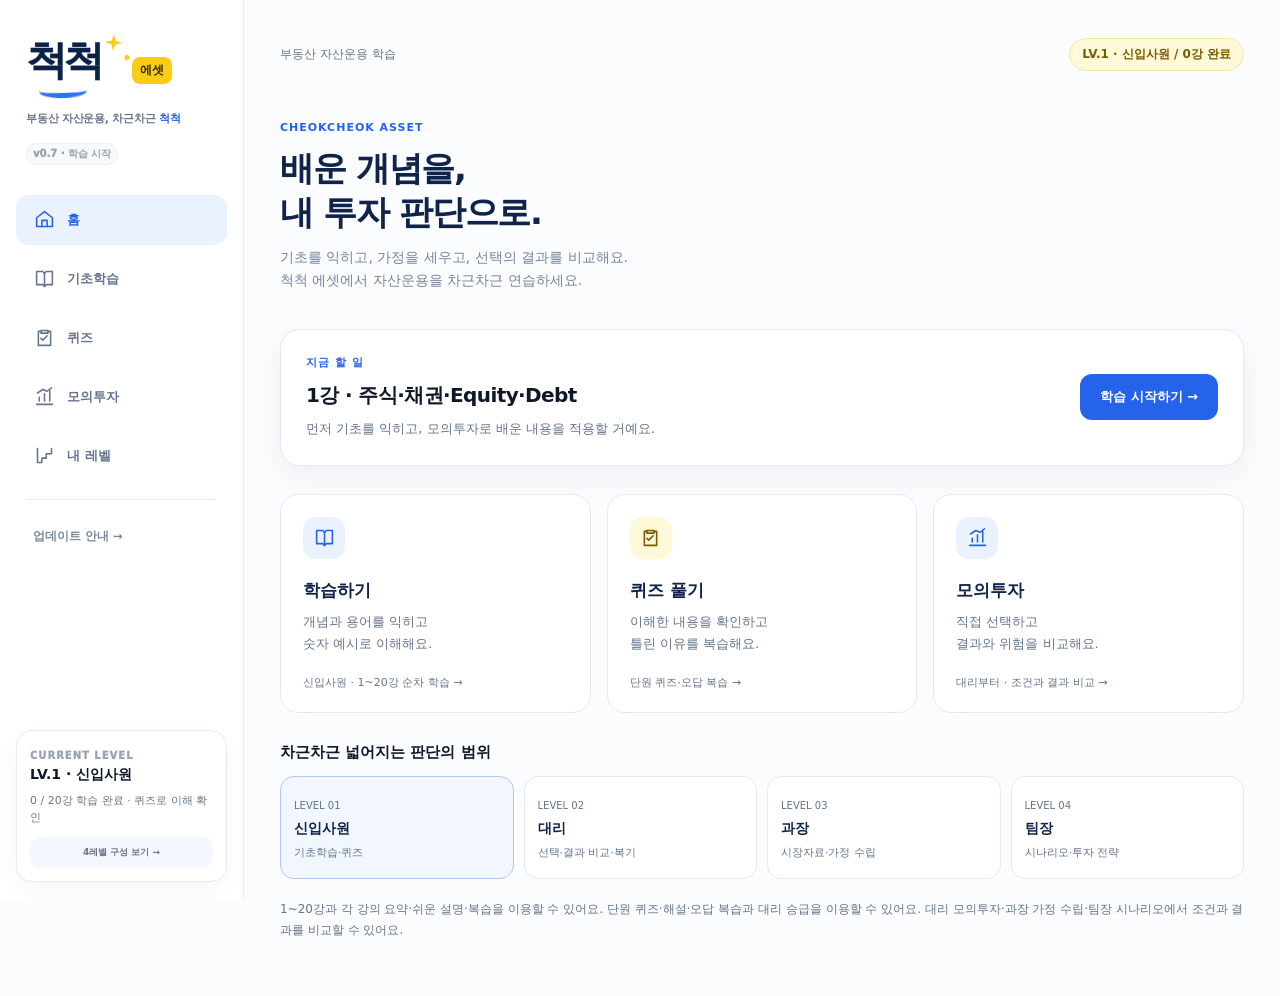
==== commit a7a2324b: "Release v0.7: preserve damaged records and stabilize learning integration Keep current routes and re" ====
--- a/index.html
+++ b/index.html
@@ -1,5 +1,5 @@
 <!doctype html>
-<html lang="ko"><head><meta charset="utf-8"><meta name="viewport" content="width=device-width,initial-scale=1,viewport-fit=cover"><meta name="theme-color" content="#FBFCFE"><meta name="referrer" content="no-referrer"><meta http-equiv="Content-Security-Policy" content="default-src 'none'; script-src 'sha256-4eNhmn3JQfeQ1GyOQ7V5MwQrEEcZmfmg/iU3T2v+JIE='; style-src 'sha256-gZqUQf9EAQtcarQAEoJ2V5f0ZqWZC8IGKpJ6DbEMT5w='; img-src data:; connect-src 'none'; object-src 'none'; base-uri 'none'; form-action 'none'"><meta name="description" content="척척 에셋: 기초학습에서 모의투자와 투자 판단까지 이어지는 부동산 자산운용 교육 프로그램."><title>척척 에셋</title><style>/* Reused from ckhckj2/Project-context: v2.css */
+<html lang="ko"><head><meta charset="utf-8"><meta name="viewport" content="width=device-width,initial-scale=1,viewport-fit=cover"><meta name="theme-color" content="#FBFCFE"><meta name="referrer" content="no-referrer"><meta http-equiv="Content-Security-Policy" content="default-src 'none'; script-src 'sha256-jbznYAJXrAv7BcZaFKq/RKgurrZLUqxKtKjh6MFbX7Q='; style-src 'sha256-gZqUQf9EAQtcarQAEoJ2V5f0ZqWZC8IGKpJ6DbEMT5w='; img-src data:; connect-src 'none'; object-src 'none'; base-uri 'none'; form-action 'none'"><meta name="description" content="척척 에셋: 기초학습에서 모의투자와 투자 판단까지 이어지는 부동산 자산운용 교육 프로그램."><title>척척 에셋</title><style>/* Reused from ckhckj2/Project-context: v2.css */
 :root{--bg:#F6F7FB;--surface:#fff;--ink:#26324A;--muted:#77819A;--line:#E5E9F2;--primary:#4C6FFF;--primarySoft:#EEF2FF;--green:#159A73;--greenSoft:#EAF8F3;--amber:#C98218;--amberSoft:#FFF6E6;--coral:#E77373;--coralSoft:#FFF0F0;--shadow:0 10px 30px rgba(42,58,91,.065)}
 *{box-sizing:border-box}html{scroll-behavior:smooth}body{margin:0;background:var(--bg);color:var(--ink);font-family:Inter,ui-sans-serif,system-ui,-apple-system,BlinkMacSystemFont,"Apple SD Gothic Neo","Noto Sans KR",sans-serif}button,input,select,textarea{font:inherit}button{cursor:pointer}button:focus-visible,input:focus-visible,select:focus-visible,textarea:focus-visible{outline:3px solid rgba(76,111,255,.18);outline-offset:2px}.hidden{display:none!important}
 #masterBar{display:none;margin:8px 10px 0;padding:10px 12px;border:1px solid #E5D69F;border-radius:16px;background:linear-gradient(90deg,#FFFBEB,#F7F2FF);box-shadow:0 8px 24px rgba(119,92,24,.06);align-items:center;gap:10px;flex-wrap:wrap}.certified #masterBar{display:flex}.master-copy{min-width:150px;margin-right:auto}.master-copy small{display:block;font-size:8.5px;letter-spacing:.11em;font-weight:950;color:#9B8140;margin-bottom:3px}.master-copy b{font-size:11.5px;color:#725C25}.master-levels{display:flex;gap:6px;flex-wrap:wrap}.master-levels button{border:1px solid #E6E1D3;background:#fff;color:#766F62;border-radius:999px;padding:8px 11px;font-size:10.5px;font-weight:900}.master-levels button.active{background:#5A62D7;color:#fff;border-color:#5A62D7}.master-levels button[data-level="5"].active{background:linear-gradient(135deg,#705BD2,#B58A2D);border-color:transparent}.master-note{width:100%;font-size:9.5px;color:#9A8E72;line-height:1.45}
@@ -97,9 +97,9 @@
 /* Stage 6 scenario inputs and comparisons reuse the investment design. */
 .scenario-grid{display:grid;grid-template-columns:repeat(3,minmax(0,1fr));gap:16px;margin:22px 0}.scenario-grid>.asset-panel{margin:0;min-width:0}.scenario-input{border:1px solid var(--line,#e2e8f0);padding-top:14px}.scenario-input legend{font-size:18px;font-weight:800;padding:0 8px}.scenario-input label{display:flex;flex-direction:column;gap:8px;margin:14px 0;font-weight:700;font-size:13px}.scenario-input input{box-sizing:border-box;width:100%;padding:12px;border:1px solid #ccd6e4;border-radius:10px;font:inherit;font-size:16px;background:white;color:var(--ink,#172a44)}.scenario-input details{margin-top:15px}.scenario-input summary,.scenario-card summary,.scenario-easy summary{cursor:pointer;font-weight:700}.scenario-easy{margin:22px 0}.scenario-card dl{margin:20px 0}.scenario-card dl div{padding:10px 0;border-bottom:1px solid #e2e8f0}.scenario-card dt{font-size:12px;color:#64748b}.scenario-card dd{margin:5px 0 0;font-size:22px;font-weight:800}.scenario-card .scenario-main dd{color:var(--primary)}.scenario-card details p,.scenario-card details li{font-size:13px;overflow-wrap:anywhere}.scenario-card .cashflow-list{display:block}.scenario-card .cashflow-list li{margin:8px 0}.scenario-alert{padding:10px;border-radius:9px;background:var(--asset-yellow-soft);color:var(--asset-yellow-ink);font-weight:700}.scenario-selected{background:var(--primarySoft)}.scenario-tabs{margin:15px 0}.scenario-tabs button{flex:1}.scenario-card p{overflow-wrap:anywhere}@media(max-width:1050px){.scenario-grid{grid-template-columns:1fr}.scenario-card dl{display:grid;grid-template-columns:repeat(2,minmax(0,1fr));gap:12px}}@media(max-width:480px){.scenario-tabs{flex-wrap:wrap}.scenario-tabs button{flex:auto}.scenario-card dd{font-size:21px}}
 </style></head>
-<body><a class="skip-link" href="#mainContent">본문으로 이동</a><div class="shell"><aside class="side"><div class="cc-side-brand"><div class="asset-brand"><div class="cc-logo" aria-label="척척"><div class="cc-wordmark">척척</div><span class="cc-smile"></span></div><span class="asset-tag">에셋</span></div><div class="cc-tagline">부동산 자산운용, 차근차근 <b>척척</b></div><span class="version">v0.6 · 학습 시작</span></div>
+<body><a id="skipContent" class="skip-link" href="#mainContent">본문으로 이동</a><div class="shell"><aside class="side"><div class="cc-side-brand"><div class="asset-brand"><div class="cc-logo" aria-label="척척"><div class="cc-wordmark">척척</div><span class="cc-smile"></span></div><span class="asset-tag">에셋</span></div><div class="cc-tagline">부동산 자산운용, 차근차근 <b>척척</b></div><span class="version">v0.7 · 학습 시작</span></div>
 <nav class="nav" aria-label="주 메뉴"><button type="button" data-nav="home" data-view="home"><span data-icon="home"></span>홈</button><button type="button" data-nav="learn" data-view="learn"><span data-icon="learn"></span>기초학습</button><button type="button" data-nav="quiz" data-view="quiz"><span data-icon="quiz"></span>퀴즈</button><button type="button" data-nav="invest" data-view="invest"><span data-icon="invest"></span>모의투자</button><button type="button" data-nav="level" data-view="level"><span data-icon="level"></span>내 레벨</button></nav><div class="cc-side-divider"></div><div class="cc-side-subnav"><button type="button" data-view="roadmap">업데이트 안내 →</button></div><div class="level-mini"><small>CURRENT LEVEL</small><b id="currentLevel">LV.1 · 신입사원</b><p id="miniProgress">학습 시작 전 · 0 / 20강<br>종합 퀴즈로 승급할 수 있어요.</p><button type="button" data-view="level">4레벨 구성 보기 →</button></div></aside>
-<main class="main" id="mainContent"><div class="inner"><div class="mobile-head"><div class="mobile-brand"><div class="asset-brand"><div class="cc-logo" aria-label="척척"><div class="cc-wordmark">척척</div><span class="cc-smile"></span></div><span class="asset-tag">에셋</span></div></div><span class="version">v0.6</span></div><div class="asset-topline"><span>부동산 자산운용 학습</span><span class="stage-chip" id="stageProgress">LV.1 · 신입사원 / 학습 시작 전</span></div>
+<main class="main" id="mainContent"><div class="inner"><div class="mobile-head"><div class="mobile-brand"><div class="asset-brand"><div class="cc-logo" aria-label="척척"><div class="cc-wordmark">척척</div><span class="cc-smile"></span></div><span class="asset-tag">에셋</span></div></div><span class="version">v0.7</span></div><div class="asset-topline"><span>부동산 자산운용 학습</span><span class="stage-chip" id="stageProgress">LV.1 · 신입사원 / 학습 시작 전</span></div>
 <div id="adminBanner" class="admin-banner" hidden role="status"><div><b>관리자 모드 · 콘텐츠 검토</b><p>모든 수업·퀴즈·완성된 실습이 열려요. 검토 결과는 실제 학습 기록에 반영되지 않아요.</p></div><button id="adminExit" class="secondary" type="button">학습 모드로 돌아가기</button></div><section id="view-home" class="view active"><div class="hero"><span class="eyebrow">CHEOKCHEOK ASSET</span><h1 tabindex="-1">배운 개념을,<br>내 투자 판단으로.</h1><p class="lead">기초를 익히고, 가정을 세우고, 선택의 결과를 비교해요.<br>척척 에셋에서 자산운용을 차근차근 연습하세요.</p></div><div class="asset-next"><div><span class="eyebrow">지금 할 일</span><h2 id="homeNextTitle">1강부터 차근차근 시작해요</h2><p id="homeNextCopy">먼저 기초를 익히고, 모의투자로 배운 내용을 적용할 거예요.</p></div><button type="button" class="primary" id="homeLearningCta" data-view="learn">학습 시작하기 →</button></div>
 <div class="asset-grid"><button type="button" class="asset-card" data-view="learn"><span data-icon="learn"></span><b>학습하기</b><p>개념과 용어를 익히고<br>숫자 예시로 이해해요.</p><small>신입사원 · 1~20강 순차 학습 →</small></button><button type="button" class="asset-card" data-view="quiz"><span data-icon="quiz"></span><b>퀴즈 풀기</b><p>이해한 내용을 확인하고<br>틀린 이유를 복습해요.</p><small>단원 퀴즈·오답 복습 →</small></button><button type="button" class="asset-card" data-view="invest"><span data-icon="invest"></span><b>모의투자</b><p>직접 선택하고<br>결과와 위험을 비교해요.</p><small>대리부터 · 조건과 결과 비교 →</small></button></div>
 <h2 class="section-caption">차근차근 넓어지는 판단의 범위</h2><div class="asset-journey"><button type="button" class="journey-btn" data-view="level" data-level="0"><small>LEVEL 01</small><b>신입사원</b><span>기초학습·퀴즈</span></button><button type="button" class="journey-btn" data-view="level" data-level="1"><small>LEVEL 02</small><b>대리</b><span>선택·결과 비교·복기</span></button><button type="button" class="journey-btn" data-view="level" data-level="2"><small>LEVEL 03</small><b>과장</b><span>시장자료·가정 수립</span></button><button type="button" class="journey-btn" data-view="level" data-level="3"><small>LEVEL 04</small><b>팀장</b><span>시나리오·투자 전략</span></button></div><p class="asset-footnote">1~20강과 각 강의 요약·쉬운 설명·복습을 이용할 수 있어요. 단원 퀴즈·해설·오답 복습과 대리 승급을 이용할 수 있어요. 대리 모의투자·과장 가정 수립·팀장 시나리오에서 조건과 결과를 비교할 수 있어요.</p></section>
@@ -108,7 +108,7 @@
 <section id="view-assumptions" class="view" hidden></section>
 <section id="view-scenarios" class="view" hidden></section>
 <section id="view-level" class="view" hidden><header class="page-head"><span class="eyebrow">LEVEL PATH</span><h1 tabindex="-1">내 레벨</h1><p id="levelCurrentCopy">현재는 LV.1 · 신입사원이에요.</p><a class="quiz-lesson-link" href="#quiz">내 퀴즈 기록·승급 조건 보기 →</a></header><div class="asset-panel admin-entry"><span class="eyebrow">피드백을 위한 콘텐츠 검토</span><h2>전체 내용을 바로 살펴보세요</h2><p>학습 순서·승급 조건을 건너뛰고 수업·퀴즈·모의투자·가정 수립·시나리오 실습을 볼 수 있어요. 이 버튼은 공개된 콘텐츠 검토 기능이며 계정 관리 권한을 제공하지 않아요.</p><button id="adminToggle" class="secondary" type="button" aria-pressed="false">관리자 모드로 보기</button></div><div class="level-note">아래 버튼은 레벨별 구성 미리보기예요. 상위 레벨을 살펴봐도 실제 레벨이나 진도는 바뀌지 않아요.</div><div class="asset-tabs" role="group" aria-label="레벨별 구성 미리보기"><button type="button" data-preview-level="0" aria-pressed="true">신입사원</button><button type="button" data-preview-level="1" aria-pressed="false">대리</button><button type="button" data-preview-level="2" aria-pressed="false">과장</button><button type="button" data-preview-level="3" aria-pressed="false">팀장</button></div><div class="asset-panel" aria-live="polite"><div class="level-heading"><span class="level-number" id="levelNumber">01</span><h2 id="levelName">LV.1 · 신입사원</h2></div><p id="levelMotto" class="level-motto"></p><p id="levelPurpose"></p><ul id="levelFeatures"></ul><span class="status-label">신입사원 학습·퀴즈 · 대리·과장·팀장 실습 제공</span><br><button type="button" class="secondary" id="levelCta">기초학습 구성 보기</button><p class="asset-footnote">대리 승급 조건은 20강 학습 완료와 종합 퀴즈 80점 이상이에요. 과장은 대리 모의투자의 판단·복기를 1회 기록한 뒤 승급 버튼으로 열어요. 팀장은 과장 실습의 가정·근거·복기를 1회 기록한 뒤 승급 버튼으로 열어요. 레벨은 교육 진행 단계이며 실무 자격을 뜻하지 않아요.</p></div></section>
-<section id="view-roadmap" class="view" hidden><header class="page-head"><span class="eyebrow">UPDATES</span><h1 tabindex="-1">업데이트 안내</h1><p>작동하는 단위로 완성하고, 확인하면서 넓혀가요.</p></header><div class="asset-panel"><h2>첫 버전까지 7단계</h2><ol class="roadmap-list"><li><strong>1</strong><span>기본 화면·블루와 옐로우·4레벨 메뉴</span><em>완료</em></li><li><strong>2</strong><span>20강 학습·요약·저장·순차 해금·복습</span><em>2-C 완료</em></li><li><strong>3</strong><span>퀴즈·해설·승급·오답 복습</span><em>완료</em></li><li><strong>4</strong><span>대리: 모의투자·선택과 결과 비교·복기</span><em>완료</em></li><li><strong>5</strong><span>과장: 비교 사례·가정과 근거 수립</span><em>완료</em></li><li><strong>6</strong><span>팀장: 시나리오·민감도 분석·투자 판단</span><em>완료</em></li><li><strong>7</strong><span>계산·저장·승급·모바일 통합 검증</span><em>예정</em></li></ol><p class="asset-footnote">2-A: 학습 화면과 1~4강 완료 · 2-B: 1~10강·같은 사례로 설명 개선 완료 · 2-C: 11~20강·20강 완료 후 복습 안내 완료</p><p class="asset-footnote">모의투자 학습의 ‘가정 → 계산 → 민감도 분석·투자 판단’ 3단계와 개발 업데이트 번호는 별개입니다.</p></div></section>
+<section id="view-roadmap" class="view" hidden><header class="page-head"><span class="eyebrow">UPDATES</span><h1 tabindex="-1">업데이트 안내</h1><p>작동하는 단위로 완성하고, 확인하면서 넓혀가요.</p></header><div class="asset-panel"><h2>첫 버전까지 7단계</h2><ol class="roadmap-list"><li><strong>1</strong><span>기본 화면·블루와 옐로우·4레벨 메뉴</span><em>완료</em></li><li><strong>2</strong><span>20강 학습·요약·저장·순차 해금·복습</span><em>2-C 완료</em></li><li><strong>3</strong><span>퀴즈·해설·승급·오답 복습</span><em>완료</em></li><li><strong>4</strong><span>대리: 모의투자·선택과 결과 비교·복기</span><em>완료</em></li><li><strong>5</strong><span>과장: 비교 사례·가정과 근거 수립</span><em>완료</em></li><li><strong>6</strong><span>팀장: 시나리오·민감도 분석·투자 판단</span><em>완료</em></li><li><strong>7</strong><span>계산·저장·승급 통합 점검·안정화</span><em>반영</em></li></ol><p class="asset-footnote">2-A: 학습 화면과 1~4강 완료 · 2-B: 1~10강·같은 사례로 설명 개선 완료 · 2-C: 11~20강·20강 완료 후 복습 안내 완료</p><p class="asset-footnote">7단계: 학습부터 팀장 승급까지의 연결·계산·저장 실패·관리자 기록 분리를 점검하고 안정화했어요. 모바일 반응형 코드를 점검했으며, 실제 휴대폰 화면·터치 검증은 남아 있어요.</p><p class="asset-footnote">모의투자 학습의 ‘가정 → 계산 → 민감도 분석·투자 판단’ 3단계와 개발 업데이트 번호는 별개입니다.</p></div></section>
 </div></main></div><nav class="bottom-nav" aria-label="모바일 주 메뉴"><button type="button" data-nav="home" data-view="home"><span data-icon="home"></span>홈</button><button type="button" data-nav="learn" data-view="learn"><span data-icon="learn"></span>학습</button><button type="button" data-nav="quiz" data-view="quiz"><span data-icon="quiz"></span>퀴즈</button><button type="button" data-nav="invest" data-view="invest"><span data-icon="invest"></span>모의투자</button><button type="button" data-nav="level" data-view="level"><span data-icon="level"></span>내 레벨</button></nav><noscript>화면 이동을 이용하려면 JavaScript를 허용해 주세요.</noscript><script>'use strict';
 // Stable lesson IDs are independent of presentation order and completion records.
 const curriculum = [
@@ -1644,7 +1644,8 @@
     const flows=[-equity,...Array.from({length:input.years},(_,i)=>annual+(i===input.years-1?netSale:0))];
     const profit=annual*input.years+netSale-equity,returnOnEquity=profit/equity;
     const warnings=[];
-    if(annual<=0)warnings.push('운영에서 남는 돈으로 이자를 모두 내지 못해요. 추가 자금이 필요할 수 있어요.');
+    if(annual<0)warnings.push('운영에서 남는 돈으로 이자를 모두 내지 못해요. 추가 자금이 필요할 수 있어요.');
+    if(annual===0)warnings.push('이자는 낼 수 있지만 여유 현금이 없어요. 수입 감소나 추가 비용에 대비해야 해요.');
     if(netSale<0)warnings.push('매각대금에서 비용을 빼도 대출을 전부 갚지 못해요. 부족한 돈을 따로 마련해야 해요.');
     if(profit<0)warnings.push('이 가정에서는 전체 회수액이 처음 넣은 돈보다 적어요.');
     if(input.ltv===70)warnings.push('대출이 건물 가격의 70%예요. 가격·수입이 내려갈 때 자기자본 손실이 커질 수 있어요.');
@@ -1652,7 +1653,14 @@
   }
   function create(storage){
     let records=[],message='',writable=true;
-    function clean(raw){if(!raw||raw.version!==1||!Array.isArray(raw.records))throw Error('Invalid investment record');return raw.records.filter(r=>r&&typeof r.id==='string'&&r.id.length<100&&Number.isSafeInteger(r.time)&&['invest','hold'].includes(r.decision)&&typeof r.reason==='string'&&r.reason.trim().length>=10&&r.reason.length<=1000&&typeof r.reflection==='string'&&r.reflection.trim().length>=10&&r.reflection.length<=1000).flatMap(r=>{try{return [{id:r.id,time:r.time,input:normalize(r.input),decision:r.decision,reason:r.reason,reflection:r.reflection}];}catch(error){return [];}}).sort((a,b)=>a.time-b.time||a.id.localeCompare(b.id)).slice(-20);}
+    function clean(raw){
+      if(!raw||raw.version!==1||!Array.isArray(raw.records))throw Error('Invalid investment record');
+      // Reject a partially damaged snapshot so the next write cannot erase its rows.
+      return raw.records.map(r=>{
+        if(!r||typeof r.id!=='string'||r.id.length>=100||!Number.isSafeInteger(r.time)||r.time<0||!['invest','hold'].includes(r.decision)||typeof r.reason!=='string'||r.reason.trim().length<10||r.reason.length>1000||typeof r.reflection!=='string'||r.reflection.trim().length<10||r.reflection.length>1000)throw Error('Invalid investment entry');
+        return {id:r.id,time:r.time,input:normalize(r.input),decision:r.decision,reason:r.reason,reflection:r.reflection};
+      }).sort((a,b)=>a.time-b.time||a.id.localeCompare(b.id)).slice(-20);
+    }
     const read=()=>{const value=storage.getItem(KEY);return value===null?[]:clean(JSON.parse(value));};
     const merge=(a,b)=>clean({version:1,records:[...new Map([...a,...b].map(r=>[r.id,r])).values()]});
     try{records=read();}catch(error){writable=false;message='투자 연습 기록을 읽지 못해 이번 방문의 기록만 유지해요. 기존 기록은 덮어쓰지 않아요.';}
@@ -1708,7 +1716,8 @@
     let state={version:1,promoted:false,records:[]},message='',writable=true;
     function clean(raw){
       if(!raw||raw.version!==1||typeof raw.promoted!=='boolean'||!Array.isArray(raw.records))throw Error('Invalid assumptions record');
-      const records=raw.records.flatMap(r=>{try{if(!r||typeof r.id!=='string'||r.id.length>100||!Number.isSafeInteger(r.time)||r.time<0)return [];return [{...record(r),id:r.id,time:r.time}];}catch(e){return [];}}).sort((a,b)=>a.time-b.time||a.id.localeCompare(b.id)).slice(-20);
+      // A malformed row blocks writes to the snapshot instead of being silently deleted.
+      const records=raw.records.map(r=>{if(!r||typeof r.id!=='string'||r.id.length>100||!Number.isSafeInteger(r.time)||r.time<0)throw Error('Invalid assumptions entry');return {...record(r),id:r.id,time:r.time};}).sort((a,b)=>a.time-b.time||a.id.localeCompare(b.id)).slice(-20);
       return {version:1,promoted:raw.promoted,records};
     }
     const read=()=>{const value=storage.getItem(KEY);return value===null?{version:1,promoted:false,records:[]}:clean(JSON.parse(value));};
@@ -1773,7 +1782,8 @@
     let state={version:1,promoted:false,records:[]},message='',writable=true;
     function clean(raw){
       if(!raw||raw.version!==1||typeof raw.promoted!=='boolean'||!Array.isArray(raw.records))throw Error('Invalid scenario record');
-      const records=raw.records.flatMap(r=>{try{if(!r||typeof r.id!=='string'||r.id.length>100||!Number.isSafeInteger(r.time)||r.time<0)return [];return [{...record(r),id:r.id,time:r.time}];}catch(e){return [];}}).sort((a,b)=>a.time-b.time||a.id.localeCompare(b.id)).slice(-20);
+      // A malformed row blocks writes to the snapshot instead of being silently deleted.
+      const records=raw.records.map(r=>{if(!r||typeof r.id!=='string'||r.id.length>100||!Number.isSafeInteger(r.time)||r.time<0)throw Error('Invalid scenario entry');return {...record(r),id:r.id,time:r.time};}).sort((a,b)=>a.time-b.time||a.id.localeCompare(b.id)).slice(-20);
       return {version:1,promoted:raw.promoted,records};
     }
     const read=()=>{const v=storage.getItem(KEY);return v===null?{version:1,promoted:false,records:[]}:clean(JSON.parse(v));};
@@ -3642,11 +3652,13 @@
       if(!raw||raw.version!==1||!raw.results||typeof raw.results!=='object'||Array.isArray(raw.results)||!raw.responses||typeof raw.responses!=='object'||Array.isArray(raw.responses))throw Error('Invalid quiz record');
       const next=empty();
       for(const id of groups.keys()){
-        const r=raw.results[id];if(!r)continue;
+        const r=raw.results[id];if(!Object.hasOwn(raw.results,id))continue;
+        if(!r)throw Error('Invalid quiz result');
         const latest=result(r.latest,id),best=result(r.best,id);
+        if(!latest||!best)throw Error('Invalid quiz result');
         if(latest&&best){const winner=latest.correct>best.correct?latest:best;next.results[id]={latest,best:winner};}
       }
-      for(const q of questions){const r=response(raw.responses[q.id],q);if(r)next.responses[q.id]=r;}
+      for(const q of questions){if(!Object.hasOwn(raw.responses,q.id))continue;const r=response(raw.responses[q.id],q);if(!r)throw Error('Invalid quiz response');next.responses[q.id]=r;}
       // A promotion record is meaningful only alongside a passing full exam.
       if(raw.promotion&&response({choice:0,...raw.promotion},questions[0])&&next.results.final?.best.correct>=8)next.promotion={time:raw.promotion.time,id:raw.promotion.id};
       return next;
@@ -3829,7 +3841,8 @@
   const form=event.target,s=investmentSession;
   if(form.id==='investmentForm'){
     const fields=form.elements;
-    try{s.input=Investment.normalize({price:Number(fields.price.value),ltv:Number(fields.ltv.value),rate:Number(fields.rate.value),operation:fields.operation.value,years:Number(fields.years.value),sale:Number(fields.sale.value)});
+    try{if(['price','rate','sale'].some(key=>!String(fields[key].value).trim()))throw Error('매입가격·금리·매각가격을 모두 입력해 주세요.');
+      s.input=Investment.normalize({price:Number(fields.price.value),ltv:Number(fields.ltv.value),rate:Number(fields.rate.value),operation:fields.operation.value,years:Number(fields.years.value),sale:Number(fields.sale.value)});
       s.decision=fields.decision.value;s.reason=fields.reason.value.trim();if(s.reason.length<10||s.reason.length>1000||!['hold','invest'].includes(s.decision))throw Error('판단 이유를 10~1,000자로 적어 주세요.');
       s.result=Investment.calculate(s.input);s.saved=false;renderInvestmentResults();
     }catch(error){document.getElementById('investmentError').textContent=error.message;}
@@ -3880,7 +3893,7 @@
 function renderAssumptionsResult(focus=true){
   const s=assumptionsSession,r=s.result,b=Assumptions.calculate(Assumptions.baseline);
   const row=(label,key)=>'<tr><th scope="row">'+label+'</th><td>'+money(b[key])+'억</td><td>'+money(r[key])+'억</td></tr>';
-  assumptionsView.innerHTML='<button class="text-button" data-assumption-action="edit">← 가정 다시 바꾸기</button>'+assumptionHeader('02 · 내 가정이 돈의 흐름을 바꿨어요','매입·대출·보유·매각 조건은 같게 두고 임대 가정의 영향만 비교해요.')+'<div class="investment-metrics"><div><small>실제 받을 연 임대수입 · 가정</small><b>'+money(r.revenue)+'억</b></div><div><small>연 NOI · 이자 전</small><b>'+money(r.noi)+'억</b></div><div><small>매년 이자 후 현금</small><b>'+money(r.annual)+'억</b></div><div><small>연 자기자본 IRR</small><b>'+percent(r.irr)+'</b></div></div><article class="asset-panel"><h2>한 줄씩 돈을 따라가봐요</h2><p>전부 임대하면: 20,000㎡ × 월 '+money(s.input.rent)+'원 × 12개월 = 연 <b>'+money(r.potential)+'억</b></p><p>빈 공간 때문에 못 받는 돈: '+money(r.potential)+'억 × '+money(s.input.vacancy)+'% = <b>'+money(r.loss)+'억</b></p><p>받을 임대료 '+money(r.revenue)+'억 − 운영비 '+money(s.input.opex)+'억 = NOI <b>'+money(r.noi)+'억</b></p><p>NOI '+money(r.noi)+'억 − 이자 28억 = 매년 남는 돈 <b>'+money(r.annual)+'억</b></p><div class="lesson-note"><b>출발점과 비교하면</b><p>출발점은 월 25,000원/㎡·공실 10%·운영비 10억이에요. 전부 임대할 때 60억, 공실을 반영하면 54억, NOI는 44억이에요.</p><p>내 가정에서는 매년 남는 돈이 '+money(b.annual)+'억 → '+money(r.annual)+'억이에요. 3년 전체 손익은 '+money(b.profit)+'억 → '+money(r.profit)+'억, 연 IRR은 '+percent(b.irr)+' → '+percent(r.irr)+'예요.</p><p>대리 실습의 ‘연 임대수입 60억’은 주어진 수입이었어요. 여기서는 ‘전부 임대할 때 60억’에서 공실을 한 번 차감해요.</p></div><details><summary>더 쉽게 설명해줘</summary><p>건물이 꽉 차면 '+money(r.potential)+'억을 받는다고 잡았어요. 하지만 일부가 비어서 '+money(r.loss)+'억은 못 받아요. 받은 돈에서 건물 관리비를 내고, 은행 이자까지 내면 내 주머니에 '+money(r.annual)+'억이 남아요.</p><p>임대료를 올리거나 공실을 낮추면 계산 결과는 좋아져요. 하지만 임차인이 그 가격에 들어올 근거가 있는지가 더 중요해요. 좋은 숫자를 넣는 것과 현실적인 가정을 세우는 것은 달라요.</p></details></article><details class="asset-panel investment-detail"><summary>출발점과 내 가정 · 상세 비교</summary><div class="investment-table-wrap"><table class="investment-table"><caption>같은 투자 조건 · 금액 단위 억 원</caption><thead><tr><th scope="col">항목</th><th scope="col">출발점</th><th scope="col">내 가정</th></tr></thead><tbody>'+row('전부 임대할 때 연 수입','potential')+row('공실로 못 받는 수입','loss')+row('받을 연 임대수입','revenue')+row('연 NOI','noi')+row('연 이자 후 현금','annual')+row('전체 자기자본 손익','profit')+'</tbody></table></div></details><div class="asset-panel"><h2>처음부터 마지막까지 내 돈</h2><ol class="cashflow-list">'+r.flows.map((v,n)=>'<li><span>'+(n?n+'년 말':'처음')+'</span><b>'+money(v)+'억</b><small>'+(n===0?'매입·거래비 − 대출':n===3?'운영 현금 + 매각 순회수 378억':'이자 후 운영 현금')+'</small></li>').join('')+'</ol><p>3년 손익: '+money(r.annual)+' × 3 + 378 − 330 = '+money(r.profit)+'억</p>'+assumptionLimits()+'</div><div class="asset-panel"><h2>네 줄로 정리</h2><ul class="summary-lines"><li>비교 자료는 용도·입지·준공·면적 기준·계약 시점을 맞춰 읽어요.</li><li>전부 임대할 때 수입에서 공실로 못 받을 돈을 빼요.</li><li>운영비를 빼면 NOI, 이자까지 빼면 내게 남는 현금이에요.</li><li>좋은 계산 결과보다 가정의 근거와 추가 확인 자료가 중요해요.</li></ul></div><div class="lesson-note"><b>이 가정에서 더 확인할 것</b><ul>'+(s.refs.includes('D')?'<li>D는 용도·면적 기준이 다르고 광고 희망가예요. 체결 가격과 면적 환산 자료 없이 직접 비교하기 어려워요.</li>':'')+(r.annual<=0?'<li>운영에서 남는 돈으로 이자를 모두 내지 못해 추가 자금이 필요해요.</li>':'')+(r.profit<0?'<li>전체 회수액이 처음 넣은 돈보다 적어요.</li>':'')+'<li>체결 임대차 계약·임차인 만기·공실 해소 기간·비용 명세를 실제로 확인해야 해요.</li><li>매각가 1,100억은 고정 가정이에요. 임대 가정이 바뀌어도 매각가는 여기서 자동으로 바꾸지 않아요.</li></ul></div><form id="assumptionsReflection" class="asset-panel investment-form"><span class="eyebrow">03 · 복기</span><h2>이 숫자를 쓰기 전에 무엇을 확인할까요?</h2><p>참고 자료: '+s.refs.join(', ')+'</p>'+['rent','vacancy','opex'].map((key,n)=>'<p><b>'+['임대료 근거','공실률 근거','운영비 근거'][n]+':</b> '+escapeText(s.reasons[key])+'</p>').join('')+'<label>추가 확인 자료 또는 바꿀 가정 · 10자 이상<textarea name="reflection" minlength="10" maxlength="1000" required>'+escapeText(s.reflection)+'</textarea></label><p id="assumptionsError" class="form-error" role="alert"></p><button class="primary" type="submit" '+(s.saved?'disabled':'')+'>'+(s.saved?'가정·복기 기록 완료':ReviewMode.enabled?'검토용 가정·복기 남기기':'가정·근거·복기 기록하기')+' →</button><button class="secondary" type="button" data-assumption-action="hub">내 가정 기록 보기 →</button></form>'+assumptionNotice();
+  assumptionsView.innerHTML='<button class="text-button" data-assumption-action="edit">← 가정 다시 바꾸기</button>'+assumptionHeader('02 · 내 가정이 돈의 흐름을 바꿨어요','매입·대출·보유·매각 조건은 같게 두고 임대 가정의 영향만 비교해요.')+'<div class="investment-metrics"><div><small>실제 받을 연 임대수입 · 가정</small><b>'+money(r.revenue)+'억</b></div><div><small>연 NOI · 이자 전</small><b>'+money(r.noi)+'억</b></div><div><small>매년 이자 후 현금</small><b>'+money(r.annual)+'억</b></div><div><small>연 자기자본 IRR</small><b>'+percent(r.irr)+'</b></div></div><article class="asset-panel"><h2>한 줄씩 돈을 따라가봐요</h2><p>전부 임대하면: 20,000㎡ × 월 '+money(s.input.rent)+'원 × 12개월 = 연 <b>'+money(r.potential)+'억</b></p><p>빈 공간 때문에 못 받는 돈: '+money(r.potential)+'억 × '+money(s.input.vacancy)+'% = <b>'+money(r.loss)+'억</b></p><p>받을 임대료 '+money(r.revenue)+'억 − 운영비 '+money(s.input.opex)+'억 = NOI <b>'+money(r.noi)+'억</b></p><p>NOI '+money(r.noi)+'억 − 이자 28억 = 매년 남는 돈 <b>'+money(r.annual)+'억</b></p><div class="lesson-note"><b>출발점과 비교하면</b><p>출발점은 월 25,000원/㎡·공실 10%·운영비 10억이에요. 전부 임대할 때 60억, 공실을 반영하면 54억, NOI는 44억이에요.</p><p>내 가정에서는 매년 남는 돈이 '+money(b.annual)+'억 → '+money(r.annual)+'억이에요. 3년 전체 손익은 '+money(b.profit)+'억 → '+money(r.profit)+'억, 연 IRR은 '+percent(b.irr)+' → '+percent(r.irr)+'예요.</p><p>대리 실습의 ‘연 임대수입 60억’은 주어진 수입이었어요. 여기서는 ‘전부 임대할 때 60억’에서 공실을 한 번 차감해요.</p></div><details><summary>더 쉽게 설명해줘</summary><p>건물이 꽉 차면 '+money(r.potential)+'억을 받는다고 잡았어요. 하지만 일부가 비어서 '+money(r.loss)+'억은 못 받아요. 받은 돈에서 건물 관리비를 내고, 은행 이자까지 내면 내 주머니에 '+money(r.annual)+'억이 남아요.</p><p>임대료를 올리거나 공실을 낮추면 계산 결과는 좋아져요. 하지만 임차인이 그 가격에 들어올 근거가 있는지가 더 중요해요. 좋은 숫자를 넣는 것과 현실적인 가정을 세우는 것은 달라요.</p></details></article><details class="asset-panel investment-detail"><summary>출발점과 내 가정 · 상세 비교</summary><div class="investment-table-wrap"><table class="investment-table"><caption>같은 투자 조건 · 금액 단위 억 원</caption><thead><tr><th scope="col">항목</th><th scope="col">출발점</th><th scope="col">내 가정</th></tr></thead><tbody>'+row('전부 임대할 때 연 수입','potential')+row('공실로 못 받는 수입','loss')+row('받을 연 임대수입','revenue')+row('연 NOI','noi')+row('연 이자 후 현금','annual')+row('전체 자기자본 손익','profit')+'</tbody></table></div></details><div class="asset-panel"><h2>처음부터 마지막까지 내 돈</h2><ol class="cashflow-list">'+r.flows.map((v,n)=>'<li><span>'+(n?n+'년 말':'처음')+'</span><b>'+money(v)+'억</b><small>'+(n===0?'매입·거래비 − 대출':n===3?'운영 현금 + 매각 순회수 378억':'이자 후 운영 현금')+'</small></li>').join('')+'</ol><p>3년 손익: '+money(r.annual)+' × 3 + 378 − 330 = '+money(r.profit)+'억</p>'+assumptionLimits()+'</div><div class="asset-panel"><h2>네 줄로 정리</h2><ul class="summary-lines"><li>비교 자료는 용도·입지·준공·면적 기준·계약 시점을 맞춰 읽어요.</li><li>전부 임대할 때 수입에서 공실로 못 받을 돈을 빼요.</li><li>운영비를 빼면 NOI, 이자까지 빼면 내게 남는 현금이에요.</li><li>좋은 계산 결과보다 가정의 근거와 추가 확인 자료가 중요해요.</li></ul></div><div class="lesson-note"><b>이 가정에서 더 확인할 것</b><ul>'+(s.refs.includes('D')?'<li>D는 용도·면적 기준이 다르고 광고 희망가예요. 체결 가격과 면적 환산 자료 없이 직접 비교하기 어려워요.</li>':'')+(r.annual<0?'<li>운영에서 남는 돈으로 이자를 모두 내지 못해 추가 자금이 필요해요.</li>':r.annual===0?'<li>이자는 낼 수 있지만 여유 현금이 없어요. 수입 감소나 추가 비용에 대비해야 해요.</li>':'')+(r.profit<0?'<li>전체 회수액이 처음 넣은 돈보다 적어요.</li>':'')+'<li>체결 임대차 계약·임차인 만기·공실 해소 기간·비용 명세를 실제로 확인해야 해요.</li><li>매각가 1,100억은 고정 가정이에요. 임대 가정이 바뀌어도 매각가는 여기서 자동으로 바꾸지 않아요.</li></ul></div><form id="assumptionsReflection" class="asset-panel investment-form"><span class="eyebrow">03 · 복기</span><h2>이 숫자를 쓰기 전에 무엇을 확인할까요?</h2><p>참고 자료: '+s.refs.join(', ')+'</p>'+['rent','vacancy','opex'].map((key,n)=>'<p><b>'+['임대료 근거','공실률 근거','운영비 근거'][n]+':</b> '+escapeText(s.reasons[key])+'</p>').join('')+'<label>추가 확인 자료 또는 바꿀 가정 · 10자 이상<textarea name="reflection" minlength="10" maxlength="1000" required>'+escapeText(s.reflection)+'</textarea></label><p id="assumptionsError" class="form-error" role="alert"></p><button class="primary" type="submit" '+(s.saved?'disabled':'')+'>'+(s.saved?'가정·복기 기록 완료':ReviewMode.enabled?'검토용 가정·복기 남기기':'가정·근거·복기 기록하기')+' →</button><button class="secondary" type="button" data-assumption-action="hub">내 가정 기록 보기 →</button></form>'+assumptionNotice();
   if(focus){window.scrollTo({top:0,behavior:'instant'});assumptionsView.querySelector('h1').focus({preventScroll:true});}
 }
 assumptionsView.addEventListener('input',event=>{
@@ -3945,12 +3958,12 @@
   scenariosView.innerHTML='<button class="text-button" data-scenario-action="hub">← 시나리오 기록</button>'+scenarioHeader('01 · 상황을 바꿔도 내 선택은 괜찮을까요?','먼저 기준 가정을 고르고, 예상 상황과 대응 전략을 정해요.')+'<form id="scenariosForm"><div class="asset-panel investment-form"><label>이어받을 과장 실습 가정<select name="baseSource">'+(s.source==='snapshot'?'<option value="snapshot" selected>이 시나리오에 저장된 가정</option>':'')+'<option value="baseline" '+(s.source==='baseline'?'selected':'')+'>교육용 출발점 · 월 25,000원/㎡ · 공실 10% · 운영비 10억</option>'+[...sources].reverse().map(r=>'<option value="'+escapeText(r.id)+'" '+(s.source===r.id?'selected':'')+'>'+escapeText(new Date(r.time).toLocaleDateString('ko-KR'))+' · 월 '+money(r.input.rent)+'원/㎡ · 공실 '+money(r.input.vacancy)+'% · 운영비 '+money(r.input.opex)+'억</option>').join('')+'</select></label><p>사용할 가정: 월 '+money(s.baseInput.rent)+'원/㎡ · 기준 공실 '+money(s.baseInput.vacancy)+'% · 연 운영비 '+money(s.baseInput.opex)+'억. 선택을 바꾸면 아래 세 상황도 출발점으로 초기화돼요. 이전 과장 기록은 바뀌지 않아요.</p></div><h2 class="section-caption">세 가지 상황 · 정답이나 예측 확률이 아니에요</h2><div class="scenario-grid">'+s.scenarios.map((c,n)=>'<fieldset class="asset-panel scenario-input"><legend>'+Scenarios.definitions[n].label+'</legend>'+field(c,'rate','연 대출 금리 · %',1,12,.1)+field(c,'vacancy','공실률 · %',0,60,.1)+field(c,'costShock','공사비 변화 · %',-30,100,1)+'<p class="asset-footnote">공사비 0%는 예산 유지, +25%는 30억 → 37.5억이에요. 시설 개선 전략에만 반영돼요.</p><details><summary>매각가격 가정도 바꾸기</summary>'+field(c,'cap','매각 Cap Rate · %',2,10,.1)+'<p>NOI가 같아도 Cap Rate가 높으면 예상 매각가는 낮아져요.</p></details></fieldset>').join('')+'</div><details class="asset-panel scenario-easy"><summary>더 쉽게 설명해줘</summary><p>비가 올지 정확히 맞히기는 어려워요. 하지만 비가 와도 괜찮을 준비는 할 수 있죠. 건물도 금리가 오르고 빈 사무실이 늘 때 돈이 얼마나 부족해질지 먼저 계산해봐요.</p><p>금리가 4%에서 6%로 오르면 대출 700억의 연 이자는 28억에서 42억으로 늘어요. 여기에 공실까지 늘면 받을 돈은 줄고 낼 돈은 늘어나요.</p><p>대출을 줄이면 이자 부담이 내려가지만 처음 넣을 내 돈이 더 많아져요. 어떤 전략이 항상 최고인지보다, 내가 감당할 돈과 위험에 맞는지 보는 연습이에요.</p></details><div class="asset-panel investment-form"><fieldset class="investment-operation"><legend>이번에 비교할 내 전략</legend>'+Object.entries(Scenarios.strategies).map(([id,t])=>'<label class="quiz-option"><input type="radio" name="strategy" value="'+id+'" '+(s.strategy===id?'checked':'')+' required><span><b>'+t.label+'</b><br>대출 '+t.ltv+'% · '+t.years+'년 보유'+(t.improve?' · 개선비 30억의 예산 변동, 만실 수입 +10%·운영비 +1억 가정':' · 별도 개선 공사 없음')+'</span></label>').join('')+'</fieldset><label>결과를 보기 전 내 판단<select name="decision"><option value="hold" '+(s.decision==='hold'?'selected':'')+'>보류 · 더 확인할 조건이 있어요</option><option value="invest" '+(s.decision==='invest'?'selected':'')+'>투자 검토 · 이 조건으로 비교해요</option></select></label><label>이 전략을 고른 이유 · 10자 이상<textarea name="reason" minlength="10" maxlength="1000" required placeholder="예: 대출을 줄여 불리한 상황의 이자 부담을 낮추고 싶어요. 대신 필요한 자기자본도 확인할게요.">'+escapeText(s.reason)+'</textarea></label>'+scenarioLimits()+'<p id="scenariosError" class="form-error" role="alert"></p><button class="primary" type="submit">상황별 결과와 대응 전략 비교하기 →</button></div></form>'+scenarioNotice();
   if(focus){window.scrollTo({top:0,behavior:'instant'});scenariosView.querySelector('h1').focus({preventScroll:true});}
 }
-function scenarioWarnings(r){return (r.annual<=0?'<li>운영 현금으로 이자를 모두 내지 못해요. '+r.strategy.years+'년 동안 운영 부족액 '+scenarioMoney(r.fundingNeed)+'을 따로 마련해야 해요.</li>':'')+(r.netSale!==null&&r.netSale<0?'<li>매각해도 대출 상환에 '+scenarioMoney(-r.netSale)+'이 부족해요.</li>':'')+(r.sale===null?'<li>NOI가 0 이하라 이 Cap Rate 모형으로 매각가를 추정할 수 없어요. 전체 손익·IRR도 보류해요.</li>':'')+(r.profit!==null&&r.profit<0?'<li>전체 회수금이 처음 넣은 자기자본보다 적어요.</li>':'');}
-function scenarioResultCard(r,n){return '<article class="asset-panel scenario-card"><span class="status-label">'+Scenarios.definitions[n].label+'</span><p>금리 '+money(r.scenario.rate)+'% · 공실 '+money(r.scenario.vacancy)+'%<br>매각 Cap Rate '+money(r.scenario.cap)+'% · 공사비 '+money(r.scenario.costShock)+'%</p><dl><div><dt>처음 필요한 내 돈</dt><dd>'+scenarioMoney(r.equity)+'</dd></div><div class="scenario-main"><dt>매년 이자 후 현금</dt><dd>'+scenarioMoney(r.annual)+'</dd></div><div><dt>'+r.strategy.years+'년 전체 손익</dt><dd>'+scenarioMoney(r.profit)+'</dd></div><div><dt>연 자기자본 IRR</dt><dd>'+percent(r.irr)+'</dd></div></dl><details><summary>돈의 흐름과 위험 보기</summary><p>연 NOI '+scenarioMoney(r.noi)+' − 이자 '+scenarioMoney(r.interest)+' = 연 현금 '+scenarioMoney(r.annual)+'</p><p>예상 매각가 '+scenarioMoney(r.sale)+' · 비용·대출 차감 후 '+scenarioMoney(r.netSale)+'</p><p>이자 보상배율: NOI ÷ 이자 = '+money(r.coverage)+'배. 1배 미만이면 운영에서 남는 돈으로 이자를 모두 내지 못해요. 원금 상환을 포함한 DSCR은 아니에요.</p><p>'+(r.breakEvenVacancy<0?'만실이어도 이자 후 현금이 적자예요.':'이 가정에서 이자 후 현금이 0이 되는 공실률은 약 '+money(r.breakEvenVacancy)+'%예요.')+'</p><ol class="cashflow-list">'+r.flows.map((v,i)=>'<li><span>'+(i?i+'년 말':'처음')+'</span><b>'+scenarioMoney(v)+'</b></li>').join('')+'</ol><ul>'+scenarioWarnings(r)+'</ul></details>'+(r.annual<=0||r.sale===null?'<p class="scenario-alert">운영 부족액 또는 추정 보류를 확인하세요.</p>':'')+'</article>';}
+function scenarioWarnings(r){return (r.annual<=0?'<li>운영 현금으로 이자를 모두 내지 못해요. '+r.strategy.years+'년 동안 운영 부족액 '+scenarioMoney(r.fundingNeed)+'을 따로 마련해야 해요.</li>':'')+(r.netSale!==null&&r.netSale<0?'<li>매각해도 대출 상환에 '+scenarioMoney(-r.netSale)+'이 부족해요.</li>':'')+(r.sale===null?'<li>NOI가 0 이하라 이 Cap Rate 모형으로 매각가를 추정할 수 없어요. 전체 손익·IRR도 보류해요.</li>':'')+(r.irr===null&&r.sale!==null?'<li>현금 유입이 없거나 현금흐름 부호가 여러 번 바뀌면 단일 IRR을 표시하지 않아요. 운영 부족액과 매각 회수금을 따로 확인해요.</li>':'')+(r.profit!==null&&r.profit<0?'<li>전체 회수금이 처음 넣은 자기자본보다 적어요.</li>':'');}
+function scenarioResultCard(r,n){return '<article class="asset-panel scenario-card"><span class="status-label">'+Scenarios.definitions[n].label+'</span><p>금리 '+money(r.scenario.rate)+'% · 공실 '+money(r.scenario.vacancy)+'%<br>매각 Cap Rate '+money(r.scenario.cap)+'% · '+(r.strategy.improve?'공사비 변화 '+money(r.scenario.costShock)+'%':'공사 없음 · 공사비 변화 미반영')+'</p><dl><div><dt>처음 필요한 내 돈</dt><dd>'+scenarioMoney(r.equity)+'</dd></div><div class="scenario-main"><dt>매년 이자 후 현금</dt><dd>'+scenarioMoney(r.annual)+'</dd></div><div><dt>'+r.strategy.years+'년 전체 손익</dt><dd>'+scenarioMoney(r.profit)+'</dd></div><div><dt>연 자기자본 IRR</dt><dd>'+percent(r.irr)+'</dd></div></dl><details><summary>돈의 흐름과 위험 보기</summary><p>연 NOI '+scenarioMoney(r.noi)+' − 이자 '+scenarioMoney(r.interest)+' = 연 현금 '+scenarioMoney(r.annual)+'</p><p>예상 매각가 '+scenarioMoney(r.sale)+' · 비용·대출 차감 후 '+scenarioMoney(r.netSale)+'</p><p>이자 보상배율: NOI ÷ 이자 = '+money(r.coverage)+'배. 1배 미만이면 운영에서 남는 돈으로 이자를 모두 내지 못해요. 원금 상환을 포함한 DSCR은 아니에요.</p><p>'+(r.breakEvenVacancy<0?'만실이어도 이자 후 현금이 적자예요.':'이 가정에서 이자 후 현금이 0이 되는 공실률은 약 '+money(r.breakEvenVacancy)+'%예요.')+'</p><ol class="cashflow-list">'+r.flows.map((v,i)=>'<li><span>'+(i?i+'년 말':'처음')+'</span><b>'+scenarioMoney(v)+'</b></li>').join('')+'</ol><ul>'+scenarioWarnings(r)+'</ul></details>'+(r.sale===null?'<p class="scenario-alert">NOI가 0 이하라 매각가 추정을 보류했어요.</p>':r.annual<=0?'<p class="scenario-alert">매년 이자를 낼 돈이 부족해요.</p>':'')+'</article>';}
 function renderScenariosResults(focus=true){
   const s=scenariosSession,results=s.results,b=results[1],stress=results[2],selected=s.scenarios.find(c=>c.id===s.comparison),comparisons=Object.entries(Scenarios.strategies).map(([id])=>Scenarios.calculate(s.baseInput,selected,id));
   const sensitivity=Scenarios.sensitivity(s.baseInput,s.scenarios[1],s.strategy);
-  scenariosView.innerHTML='<button class="text-button" data-scenario-action="edit">← 상황·전략 다시 바꾸기</button>'+scenarioHeader('02 · 나쁜 상황에서도 버틸 수 있을까요?',Scenarios.strategies[s.strategy].label+' · 전망이 달라질 때 같은 전략의 결과를 비교해요.')+'<div class="scenario-grid">'+results.map(scenarioResultCard).join('')+'</div><div class="lesson-note"><b>숫자를 말로 풀어보면</b><p>기준 상황에서는 연 NOI '+scenarioMoney(b.noi)+'에서 이자 '+scenarioMoney(b.interest)+'를 내면 '+scenarioMoney(b.annual)+'이 남아요. 불리한 상황에서는 NOI '+scenarioMoney(stress.noi)+'·이자 '+scenarioMoney(stress.interest)+'로, 남는 돈이 '+scenarioMoney(stress.annual)+'으로 바뀌어요.</p><p>이건 여러 가정이 함께 바뀐 결과예요. 아래 민감도 분석에서는 하나씩 바꿔 어떤 숫자 때문인지 따로 봐요.</p><p>예상 매각가도 '+scenarioMoney(b.sale)+' → '+scenarioMoney(stress.sale)+'으로 바뀌어요. 매각 Cap Rate까지 함께 달라진 결과이며 금리만의 영향이라고 읽으면 안 돼요.</p></div><div class="asset-panel"><h2>같은 상황에서 전략만 바꾸면?</h2><div class="asset-tabs scenario-tabs" role="group" aria-label="전략 비교 상황">'+Scenarios.definitions.map(d=>'<button type="button" data-scenario-compare="'+d.id+'" aria-pressed="'+(s.comparison===d.id)+'">'+d.label+'</button>').join('')+'</div><div class="investment-table-wrap"><table class="investment-table"><caption>'+Scenarios.definitions.find(d=>d.id===s.comparison).label+' · 같은 임대·금리·매각 가정</caption><thead><tr><th scope="col">전략</th><th scope="col">처음 내 돈</th><th scope="col">연 현금</th><th scope="col">전체 손익</th><th scope="col">연 IRR</th></tr></thead><tbody>'+comparisons.map(r=>'<tr'+(r.strategyId===s.strategy?' class="scenario-selected"':'')+'><th scope="row">'+r.strategy.label+' · '+r.strategy.years+'년'+(r.strategyId===s.strategy?' · 내 선택':'')+'</th><td>'+scenarioMoney(r.equity)+'</td><td>'+scenarioMoney(r.annual)+'</td><td>'+scenarioMoney(r.profit)+'</td><td>'+percent(r.irr)+'</td></tr>').join('')+'</tbody></table></div><p class="asset-footnote">조기 매각은 2년, 나머지는 3년이에요. 전체 손익을 같은 기간의 성과로 비교하면 안 돼요. IRR과 필요한 자금도 같이 보세요. 이 표를 살펴봐도 처음 고른 내 전략은 바뀌지 않아요.</p></div><details class="asset-panel investment-detail"><summary>민감도 분석 · 기준 상황에서 하나씩만 바꾸기</summary><p>내 전략과 나머지 조건은 고정해요. 공사비 변화는 시설 개선을 선택한 경우에만 영향을 줘요.</p><div class="investment-table-wrap"><table class="investment-table"><caption>기준 상황 대비 한 가지 조건의 영향 · 단위 억 원</caption><thead><tr><th scope="col">바꾼 조건</th><th scope="col">처음 내 돈</th><th scope="col">연 현금</th><th scope="col">전체 손익</th></tr></thead><tbody><tr><th scope="row">기준 상황 그대로</th><td>'+scenarioMoney(b.equity)+'</td><td>'+scenarioMoney(b.annual)+'</td><td>'+scenarioMoney(b.profit)+'</td></tr>'+sensitivity.map(v=>'<tr><th scope="row">'+escapeText(v.label)+(v.changed?'':' · 입력 상한 도달')+'</th><td>'+scenarioMoney(v.result.equity)+'</td><td>'+scenarioMoney(v.result.annual)+'</td><td>'+scenarioMoney(v.result.profit)+'</td></tr>').join('')+'</tbody></table></div></details><details class="asset-panel scenario-easy"><summary>더 쉽게 설명해줘</summary><p>‘대출을 줄이기’는 처음 내 돈을 더 넣고, 매년 은행에 내는 돈을 줄이는 선택이에요. 적자를 줄일 수 있지만 내 돈이 더 오래 묶여요.</p><p>‘시설 개선’은 처음 공사비를 내고, 나중에 임대수입이 늘기를 기대하는 선택이에요. 공사비만 늘고 기대한 임대 효과가 없다면 계산보다 결과가 나빠져요.</p><p>‘일찍 매각’은 운영을 1년 덜 하는 대신 돈을 더 빨리 돌려받는 가정이에요. 하지만 실제로 그때 그 가격에 팔 수 있을지 확인해야 해요.</p></details><div class="asset-panel"><h2>네 줄로 정리</h2><ul class="summary-lines"><li>전망은 확정 결과가 아니라 검토할 상황이에요.</li><li>금리·공실·공사비를 함께 바꿔 버틸 수 있는지 봐요.</li><li>원인을 알고 싶으면 한 가지 조건만 바꾸고 비교해요.</li><li>전략은 수익률뿐 아니라 필요한 자금·실행 조건과 함께 판단해요.</li></ul>'+scenarioLimits()+'</div><form id="scenariosReflection" class="asset-panel investment-form"><span class="eyebrow">03 · 투자 판단 복기</span><h2>어떤 조건이면 진행하고, 언제 멈출까요?</h2><p><b>처음 판단:</b> '+(s.decision==='invest'?'투자 검토':'보류')+' · '+escapeText(s.reason)+'</p><label>결과를 본 판단·추가 자금·확인 자료 · 10자 이상<textarea name="reflection" minlength="10" maxlength="1000" required placeholder="예: 불리한 상황에는 현금이 부족해요. 대출을 줄일 자기자본과 실제 임대차 계약, 매각가격 근거를 확인한 뒤 결정하겠어요.">'+escapeText(s.reflection)+'</textarea></label><p id="scenariosError" class="form-error" role="alert"></p><button class="primary" type="submit" '+(s.saved?'disabled':'')+'>'+(s.saved?'시나리오·판단 기록 완료':ReviewMode.enabled?'검토용 시나리오·복기 남기기':'시나리오·판단·복기 기록하기')+' →</button><button class="secondary" type="button" data-scenario-action="hub">내 시나리오 기록 보기 →</button></form>'+scenarioNotice();
+  scenariosView.innerHTML='<button class="text-button" data-scenario-action="edit">← 상황·전략 다시 바꾸기</button>'+scenarioHeader('02 · 나쁜 상황에서도 버틸 수 있을까요?',Scenarios.strategies[s.strategy].label+' · 전망이 달라질 때 같은 전략의 결과를 비교해요.')+'<div class="scenario-grid">'+results.map(scenarioResultCard).join('')+'</div><div class="lesson-note"><b>숫자를 말로 풀어보면</b><p>기준 상황에서는 연 NOI '+scenarioMoney(b.noi)+'에서 이자 '+scenarioMoney(b.interest)+'을 내면 '+scenarioMoney(b.annual)+'이 남아요. 불리한 상황에서는 NOI '+scenarioMoney(stress.noi)+'·이자 '+scenarioMoney(stress.interest)+'으로, 남는 돈이 '+scenarioMoney(stress.annual)+'으로 바뀌어요.</p><p>이건 여러 가정이 함께 바뀐 결과예요. 아래 민감도 분석에서는 하나씩 바꿔 어떤 숫자 때문인지 따로 봐요.</p><p>예상 매각가도 '+scenarioMoney(b.sale)+' → '+scenarioMoney(stress.sale)+'으로 바뀌어요. 매각 Cap Rate까지 함께 달라진 결과이며 금리만의 영향이라고 읽으면 안 돼요.</p></div><div class="asset-panel"><h2>같은 상황에서 전략만 바꾸면?</h2><div class="asset-tabs scenario-tabs" role="group" aria-label="전략 비교 상황">'+Scenarios.definitions.map(d=>'<button type="button" data-scenario-compare="'+d.id+'" aria-pressed="'+(s.comparison===d.id)+'">'+d.label+'</button>').join('')+'</div><div class="investment-table-wrap"><table class="investment-table"><caption>'+Scenarios.definitions.find(d=>d.id===s.comparison).label+' · 같은 임대·금리·매각 가정</caption><thead><tr><th scope="col">전략</th><th scope="col">처음 내 돈</th><th scope="col">연 현금</th><th scope="col">전체 손익</th><th scope="col">연 IRR</th></tr></thead><tbody>'+comparisons.map(r=>'<tr'+(r.strategyId===s.strategy?' class="scenario-selected"':'')+'><th scope="row">'+r.strategy.label+' · '+r.strategy.years+'년'+(r.strategyId===s.strategy?' · 내 선택':'')+'</th><td>'+scenarioMoney(r.equity)+'</td><td>'+scenarioMoney(r.annual)+'</td><td>'+scenarioMoney(r.profit)+'</td><td>'+percent(r.irr)+'</td></tr>').join('')+'</tbody></table></div><p class="asset-footnote">조기 매각은 2년, 나머지는 3년이에요. 전체 손익을 같은 기간의 성과로 비교하면 안 돼요. IRR과 필요한 자금도 같이 보세요. 이 표를 살펴봐도 처음 고른 내 전략은 바뀌지 않아요.</p></div><details class="asset-panel investment-detail"><summary>민감도 분석 · 기준 상황에서 하나씩만 바꾸기</summary><p>내 전략과 나머지 조건은 고정해요. 공사비 변화는 시설 개선을 선택한 경우에만 영향을 줘요.</p><div class="investment-table-wrap"><table class="investment-table"><caption>기준 상황 대비 한 가지 조건의 영향 · 단위 억 원</caption><thead><tr><th scope="col">바꾼 조건</th><th scope="col">처음 내 돈</th><th scope="col">연 현금</th><th scope="col">전체 손익</th></tr></thead><tbody><tr><th scope="row">기준 상황 그대로</th><td>'+scenarioMoney(b.equity)+'</td><td>'+scenarioMoney(b.annual)+'</td><td>'+scenarioMoney(b.profit)+'</td></tr>'+sensitivity.map(v=>'<tr><th scope="row">'+escapeText(v.label)+(v.changed?'':' · 입력 상한 도달')+'</th><td>'+scenarioMoney(v.result.equity)+'</td><td>'+scenarioMoney(v.result.annual)+'</td><td>'+scenarioMoney(v.result.profit)+'</td></tr>').join('')+'</tbody></table></div></details><details class="asset-panel scenario-easy"><summary>더 쉽게 설명해줘</summary><p>‘대출을 줄이기’는 처음 내 돈을 더 넣고, 매년 은행에 내는 돈을 줄이는 선택이에요. 적자를 줄일 수 있지만 내 돈이 더 오래 묶여요.</p><p>‘시설 개선’은 처음 공사비를 내고, 나중에 임대수입이 늘기를 기대하는 선택이에요. 공사비만 늘고 기대한 임대 효과가 없다면 계산보다 결과가 나빠져요.</p><p>‘일찍 매각’은 운영을 1년 덜 하는 대신 돈을 더 빨리 돌려받는 가정이에요. 하지만 실제로 그때 그 가격에 팔 수 있을지 확인해야 해요.</p></details><div class="asset-panel"><h2>네 줄로 정리</h2><ul class="summary-lines"><li>전망은 확정 결과가 아니라 검토할 상황이에요.</li><li>금리·공실·공사비를 함께 바꿔 버틸 수 있는지 봐요.</li><li>원인을 알고 싶으면 한 가지 조건만 바꾸고 비교해요.</li><li>전략은 수익률뿐 아니라 필요한 자금·실행 조건과 함께 판단해요.</li></ul>'+scenarioLimits()+'</div><form id="scenariosReflection" class="asset-panel investment-form"><span class="eyebrow">03 · 투자 판단 복기</span><h2>어떤 조건이면 진행하고, 언제 멈출까요?</h2><p><b>처음 판단:</b> '+(s.decision==='invest'?'투자 검토':'보류')+' · '+escapeText(s.reason)+'</p><label>결과를 본 판단·추가 자금·확인 자료 · 10자 이상<textarea name="reflection" minlength="10" maxlength="1000" required placeholder="예: 불리한 상황에는 현금이 부족해요. 대출을 줄일 자기자본과 실제 임대차 계약, 매각가격 근거를 확인한 뒤 결정하겠어요.">'+escapeText(s.reflection)+'</textarea></label><p id="scenariosError" class="form-error" role="alert"></p><button class="primary" type="submit" '+(s.saved?'disabled':'')+'>'+(s.saved?'시나리오·판단 기록 완료':ReviewMode.enabled?'검토용 시나리오·복기 남기기':'시나리오·판단·복기 기록하기')+' →</button><button class="secondary" type="button" data-scenario-action="hub">내 시나리오 기록 보기 →</button></form>'+scenarioNotice();
   if(focus){window.scrollTo({top:0,behavior:'instant'});scenariosView.querySelector('h1').focus({preventScroll:true});}
 }
 scenariosView.addEventListener('change',event=>{
@@ -3997,6 +4010,11 @@
 {name:'팀장',motto:'전망이 달라져도 투자 판단이 타당한지 검토하기',purpose:'금리·공실·공사비·매각 조건이 달라지는 상황에서 투자 전략을 비교해요.',items:['금리 하락·유지·상승 시나리오','공실 증가·공사비 상승 민감도 분석','투자 여부·대출·보유·매각 전략 복기'],view:'scenarios',cta:'시나리오 실습 보기'}
 ];
 function svg(key){return '<span class="ico" aria-hidden="true"><svg viewBox="0 0 24 24">'+icons[key]+'</svg></span>';}
+// The skip link moves focus within the current route; a hash change would open home.
+document.getElementById('skipContent').addEventListener('click',event=>{
+  event.preventDefault();
+  document.querySelector('.view.active h1')?.focus();
+});
 document.querySelectorAll('[data-icon]').forEach(el=>{el.innerHTML=svg(el.dataset.icon);});
 let previewLevel=0;
 function setLevel(index){previewLevel=index;document.querySelectorAll('[data-preview-level]').forEach(btn=>btn.setAttribute('aria-pressed',String(Number(btn.dataset.previewLevel)===index)));const item=levels[index];document.getElementById('levelNumber').textContent='0'+(index+1);document.getElementById('levelName').textContent='LV.'+(index+1)+' · '+item.name;document.getElementById('levelMotto').textContent=item.motto;document.getElementById('levelPurpose').textContent=item.purpose;const list=document.getElementById('levelFeatures');list.replaceChildren(...item.items.map(label=>{const li=document.createElement('li');li.textContent=label;return li;}));document.getElementById('levelCta').textContent=item.cta;}
@@ -4067,7 +4085,8 @@
   if(parts[0]==='learn'){
     const lesson=curriculum.find(l=>l.id===parts[1]);
     if(lesson&&['open','completed'].includes(lessonStatus(lesson))){
-      const step=lessonStatus(lesson)==='completed'?0:progress.state.resume[lesson.id]??progress.state.positions[lesson.id]??0;
+      const keepPosition=!recordVisit&&activeLesson===lesson&&activeStep>=0&&activeStep<=lesson.sections.length;
+      const step=keepPosition?activeStep:lessonStatus(lesson)==='completed'?0:progress.state.resume[lesson.id]??progress.state.positions[lesson.id]??0;
       if(recordVisit&&!ReviewMode.enabled)progress.visit(lesson.id,step);renderLesson(lesson,step,false);
     }else renderLearningList(parts[1]?'이 수업은 아직 열리지 않았어요. 이전 강을 먼저 완료해 주세요.':'');
   }else if(parts[0]==='invest'){investmentRoute(!recordVisit);}
